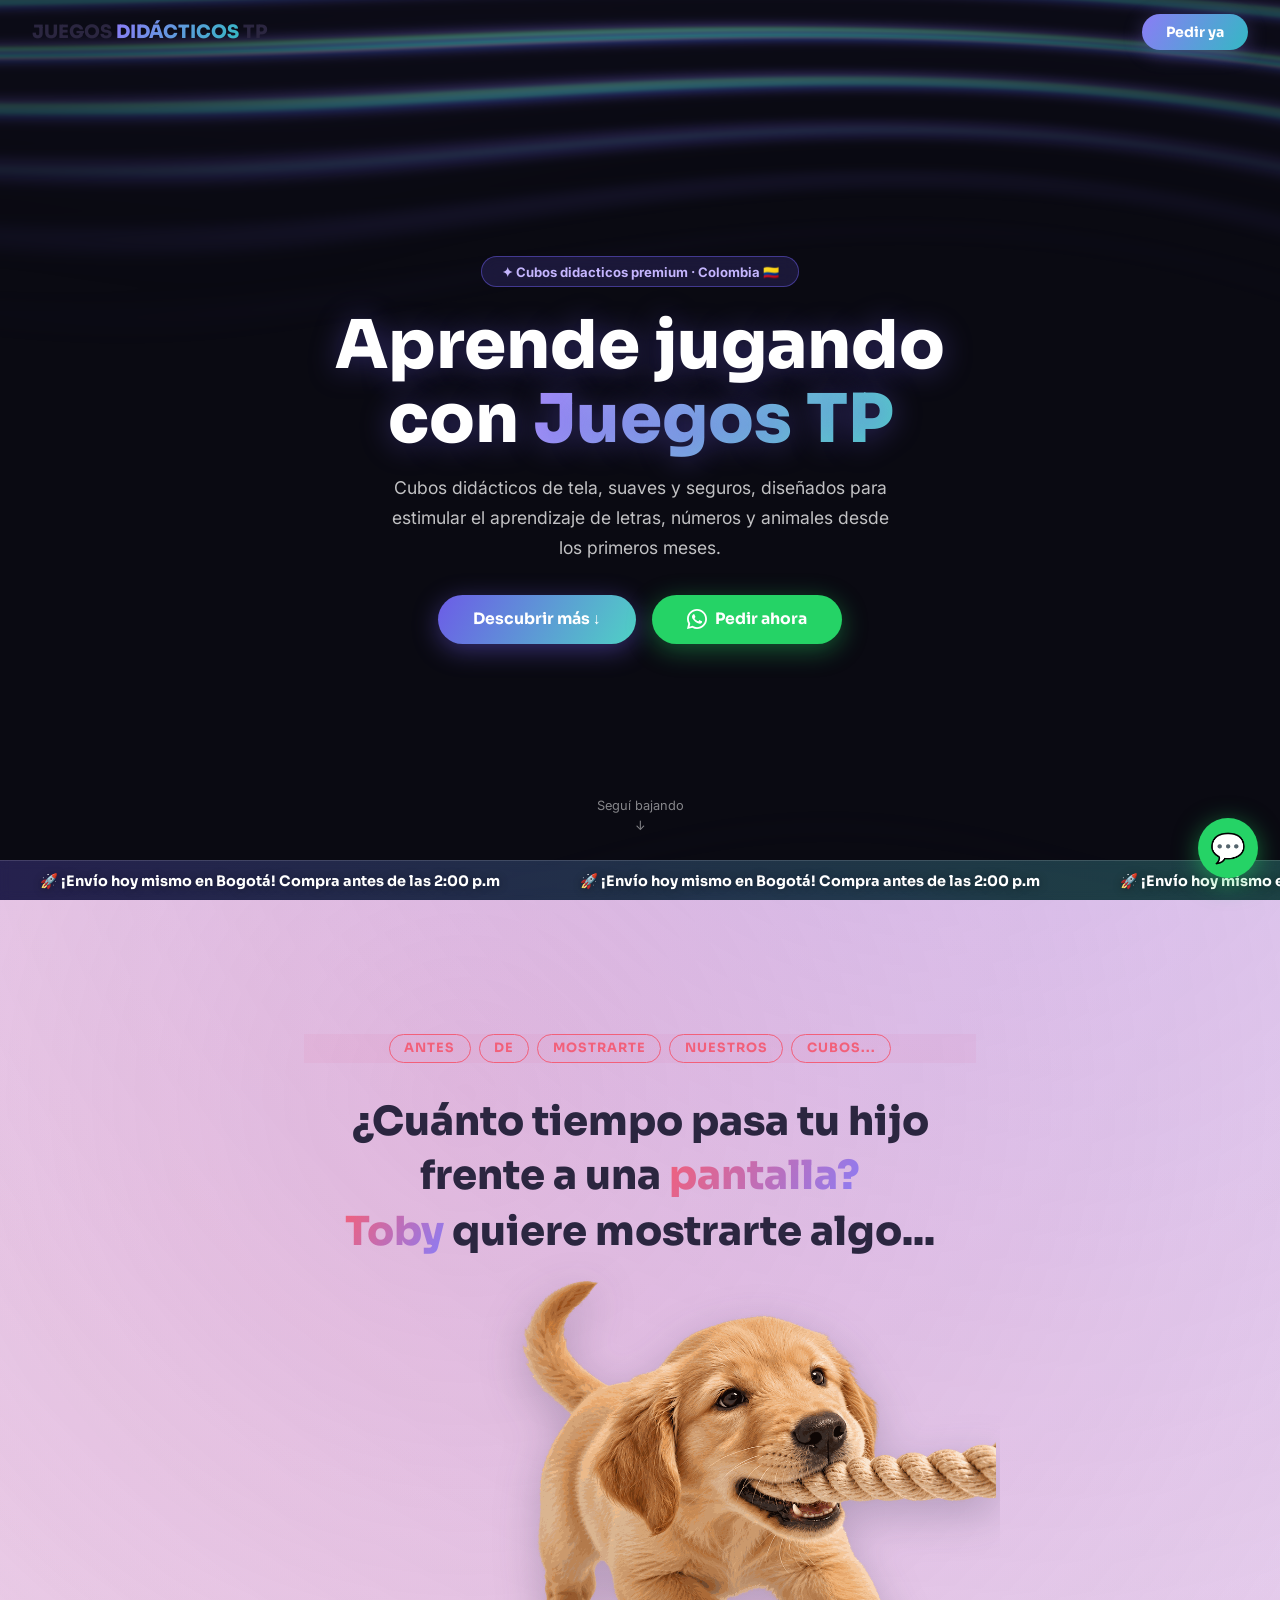
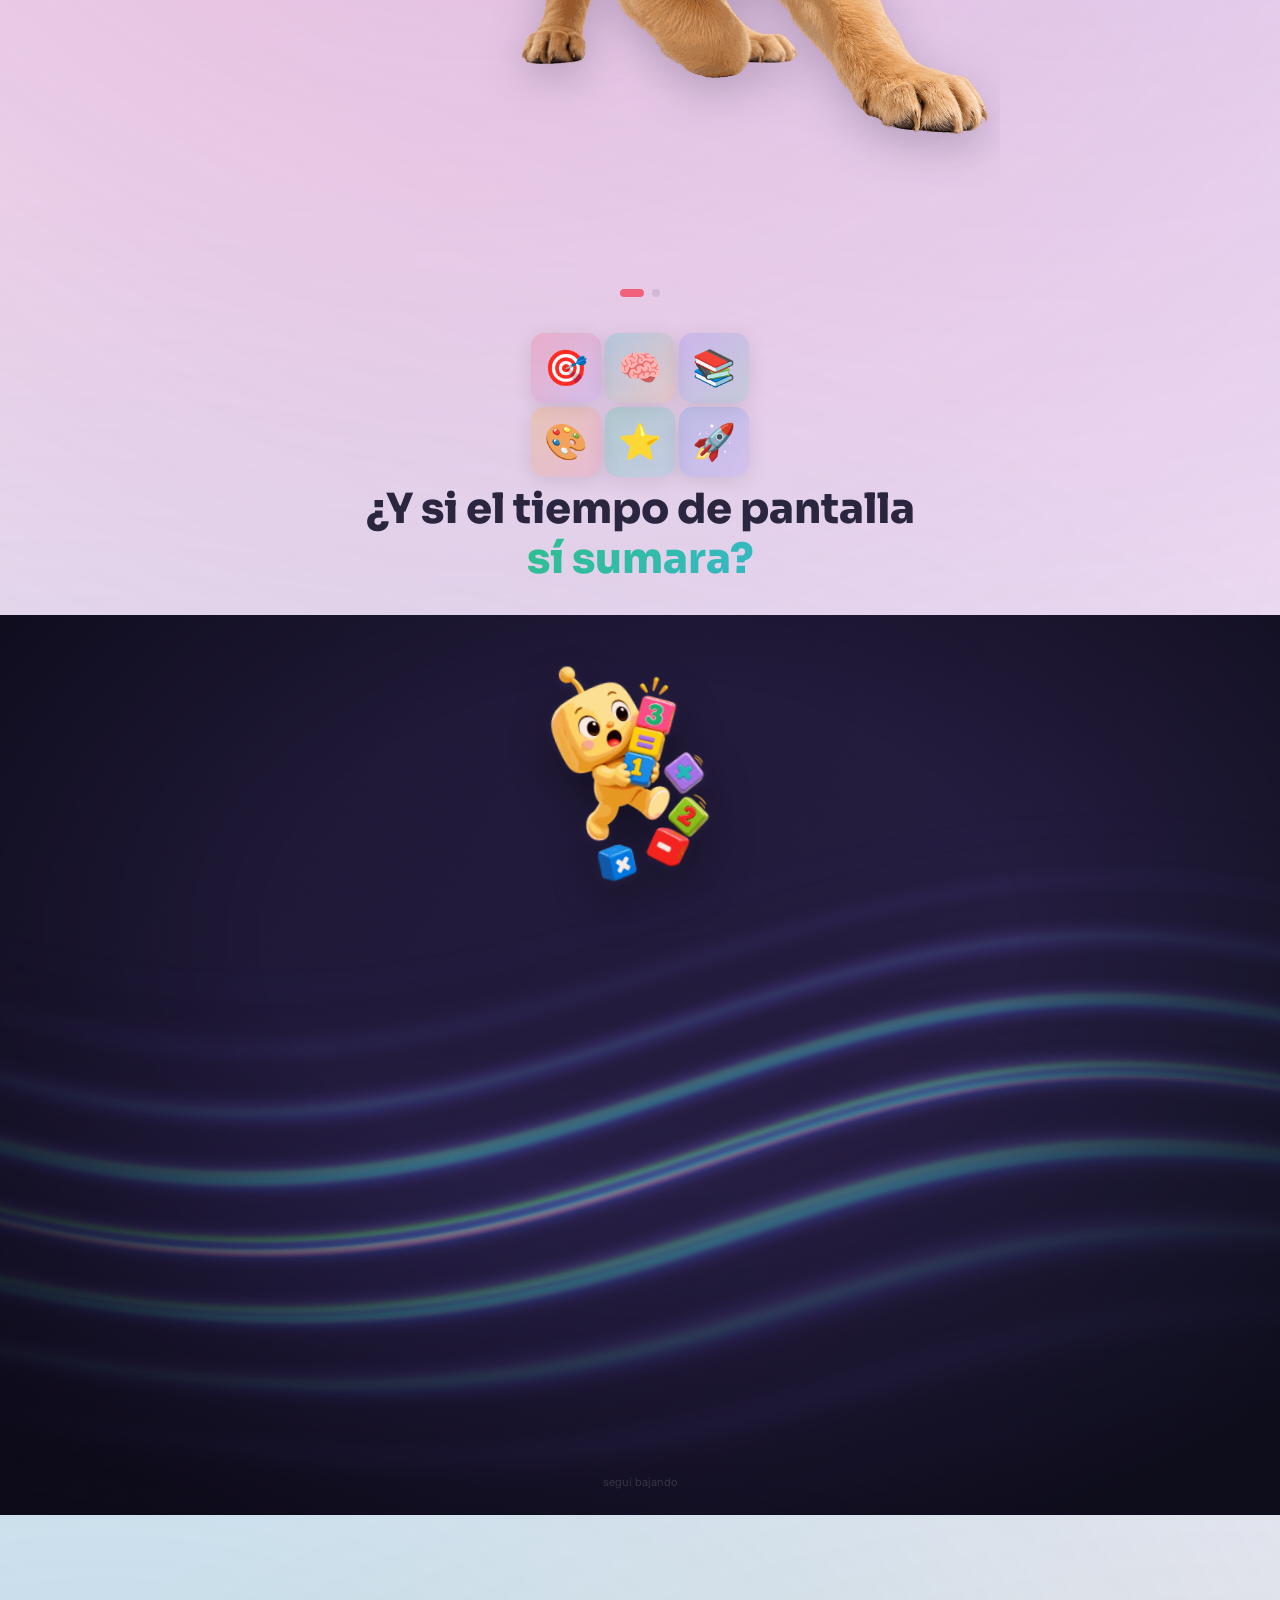
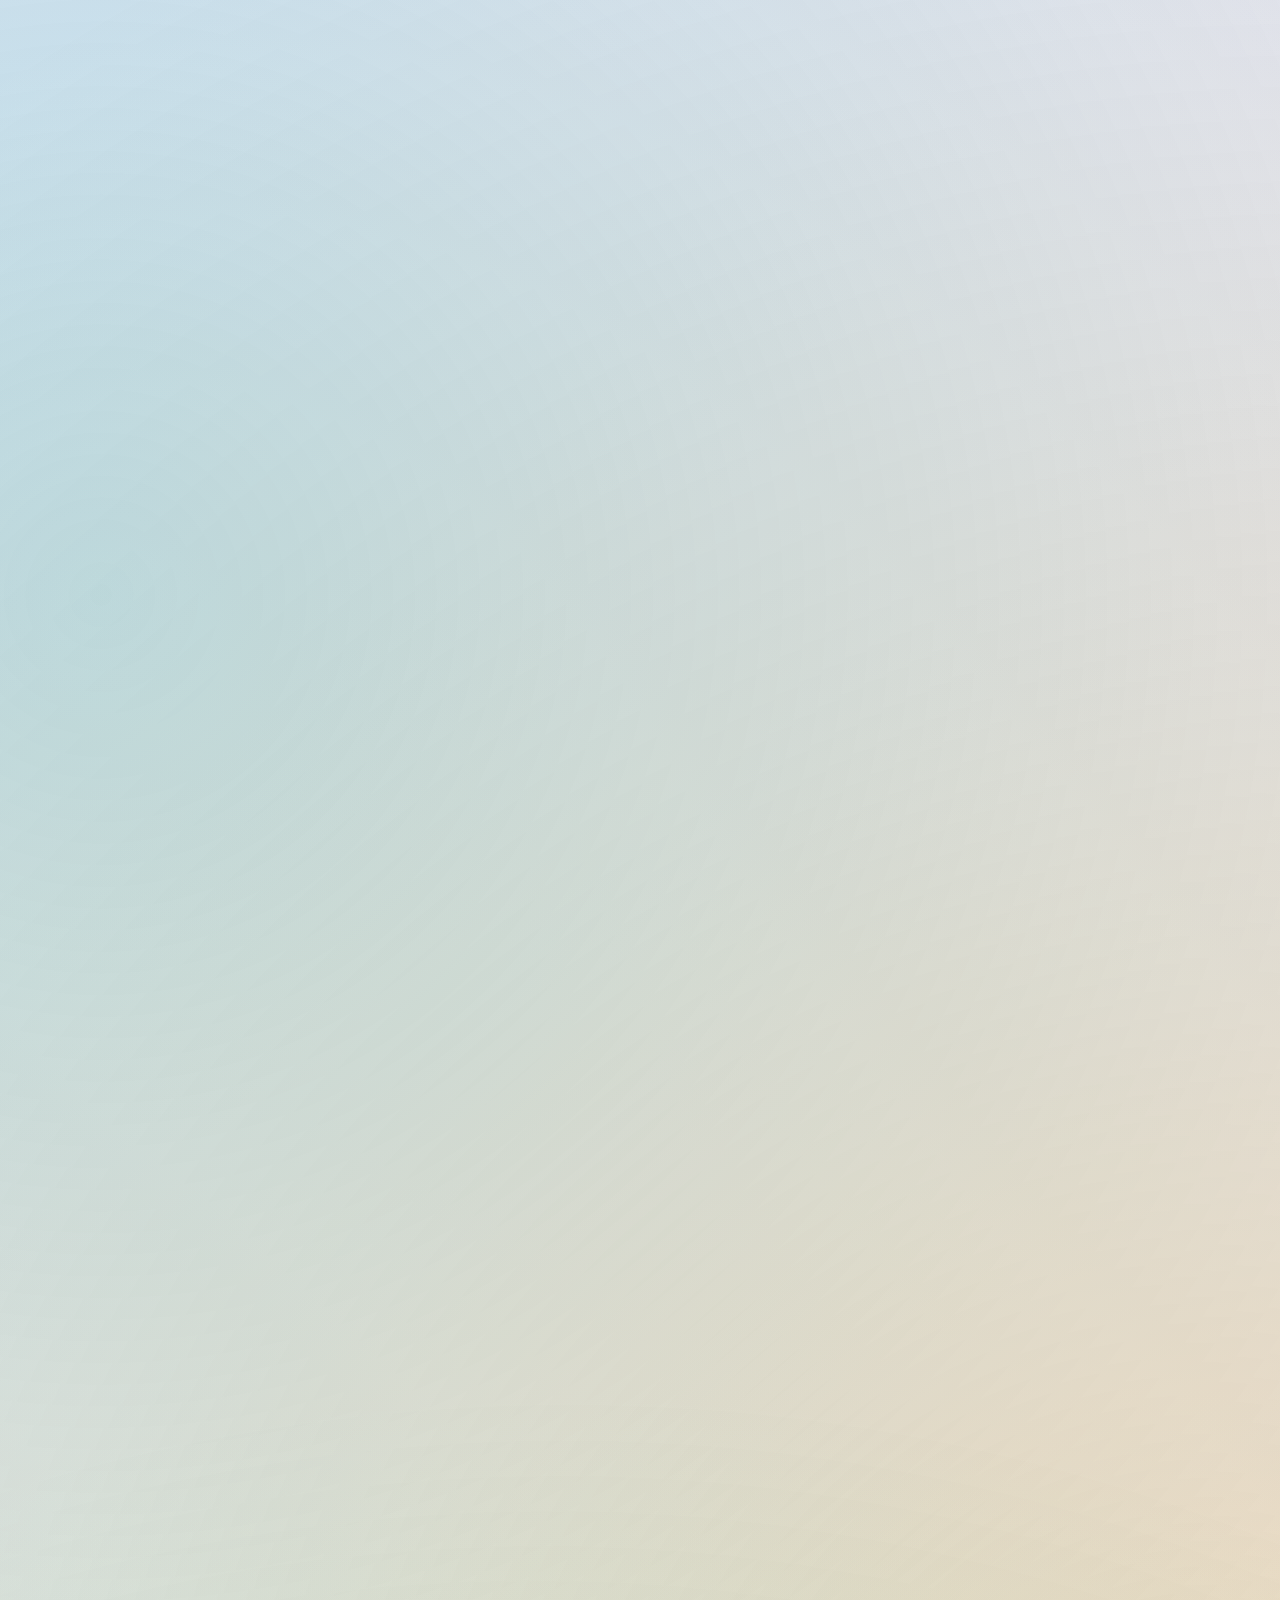
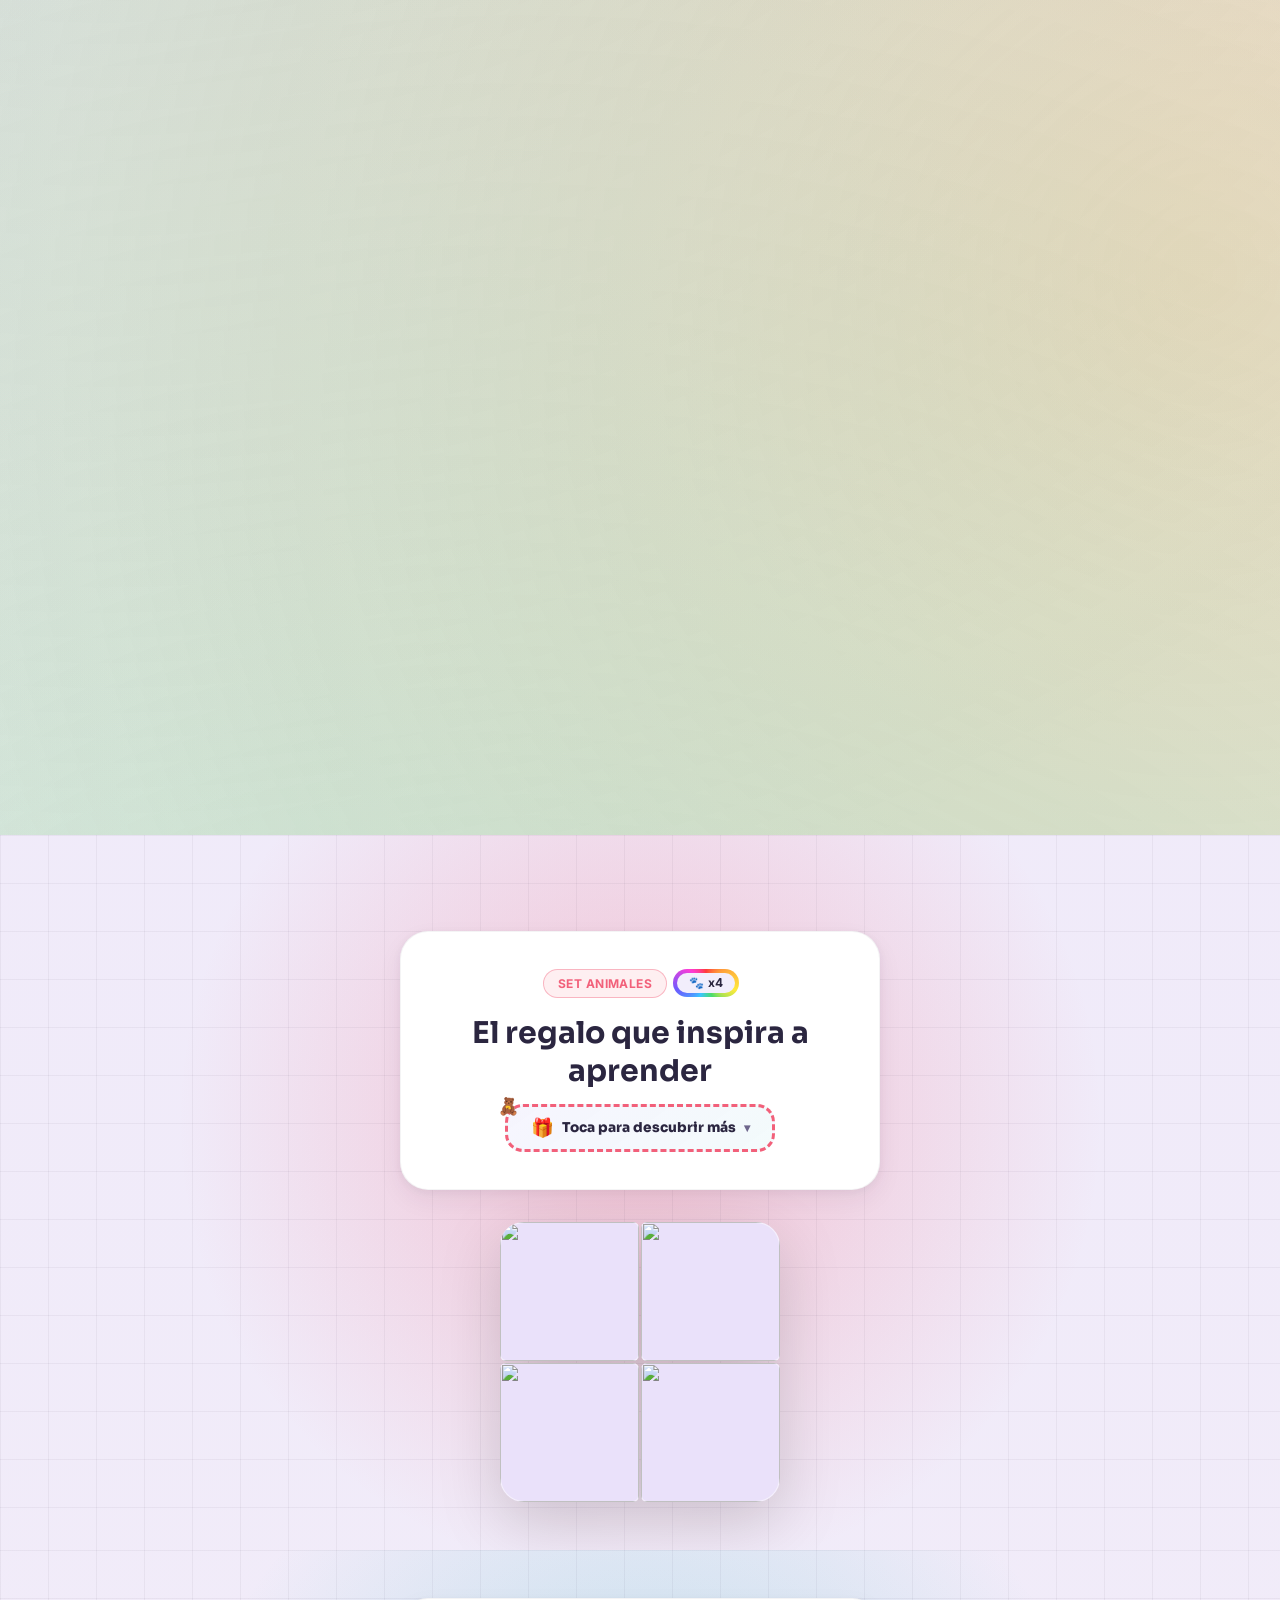
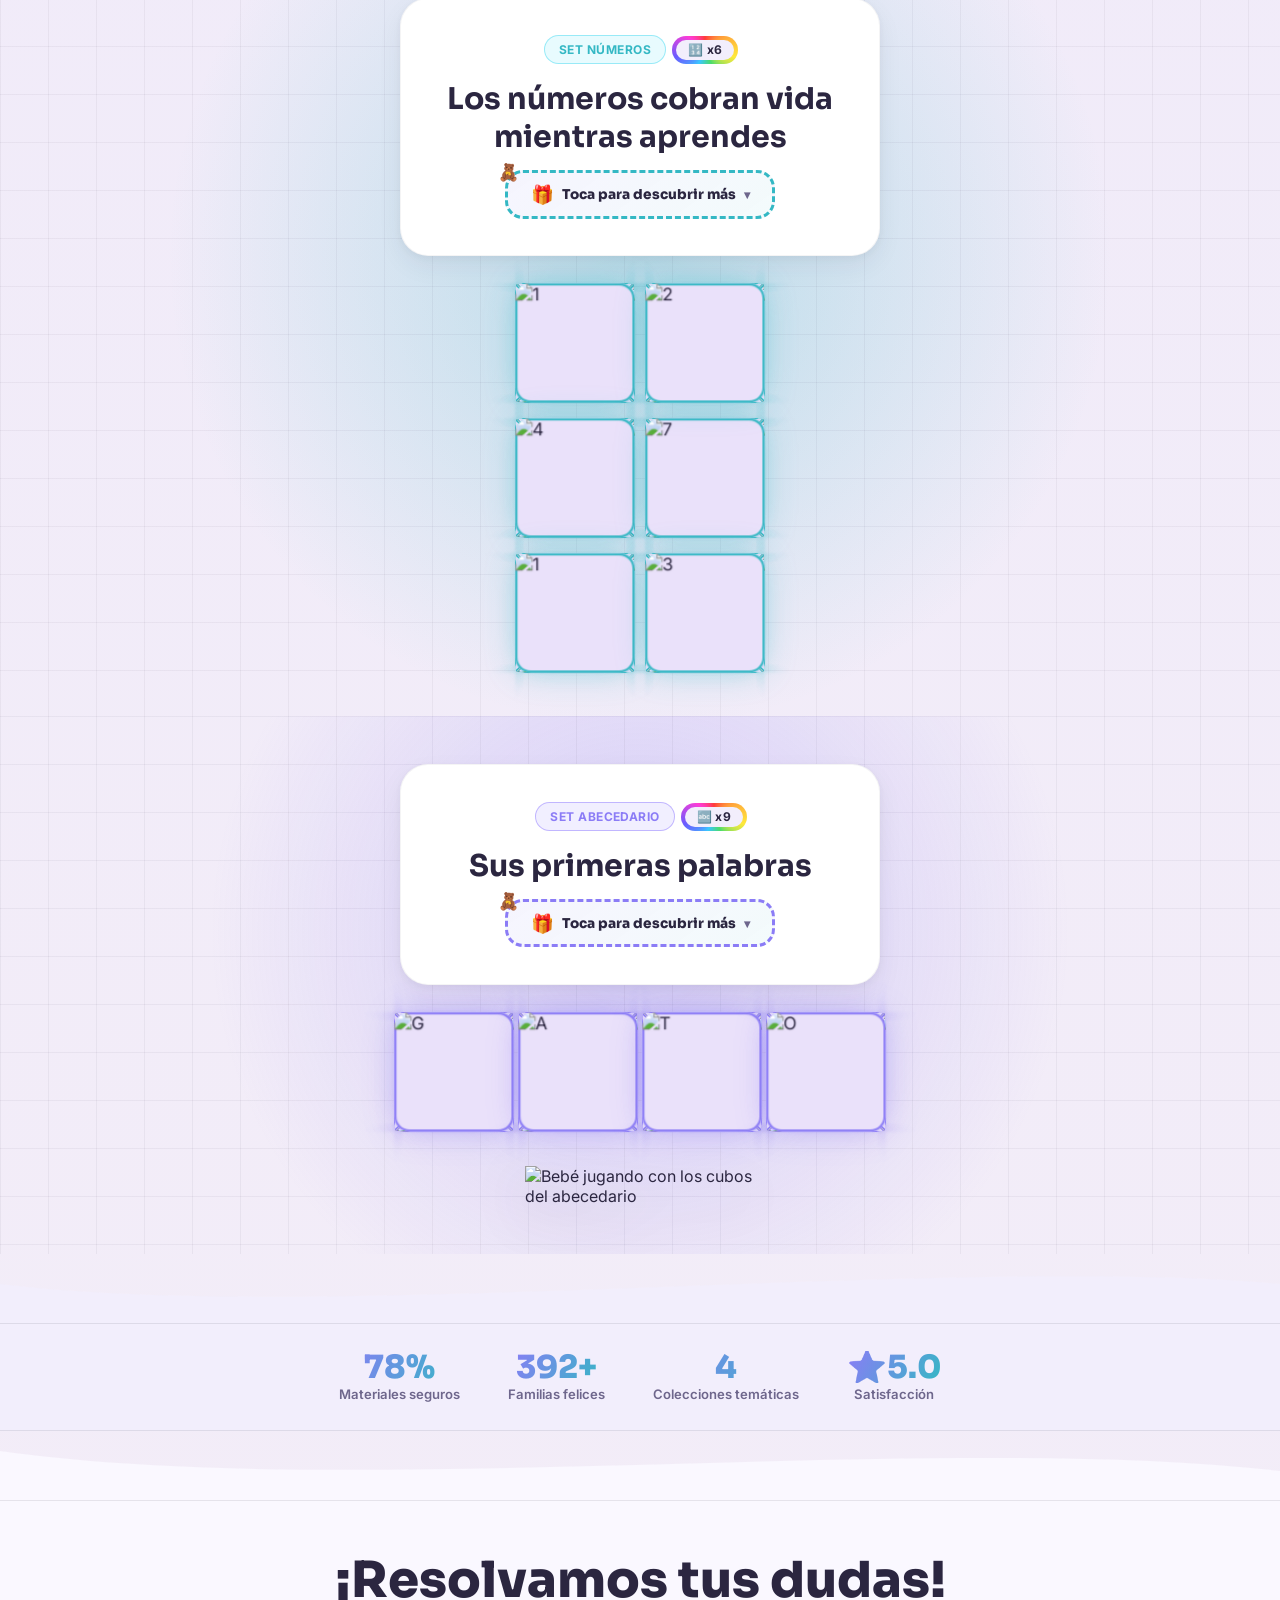
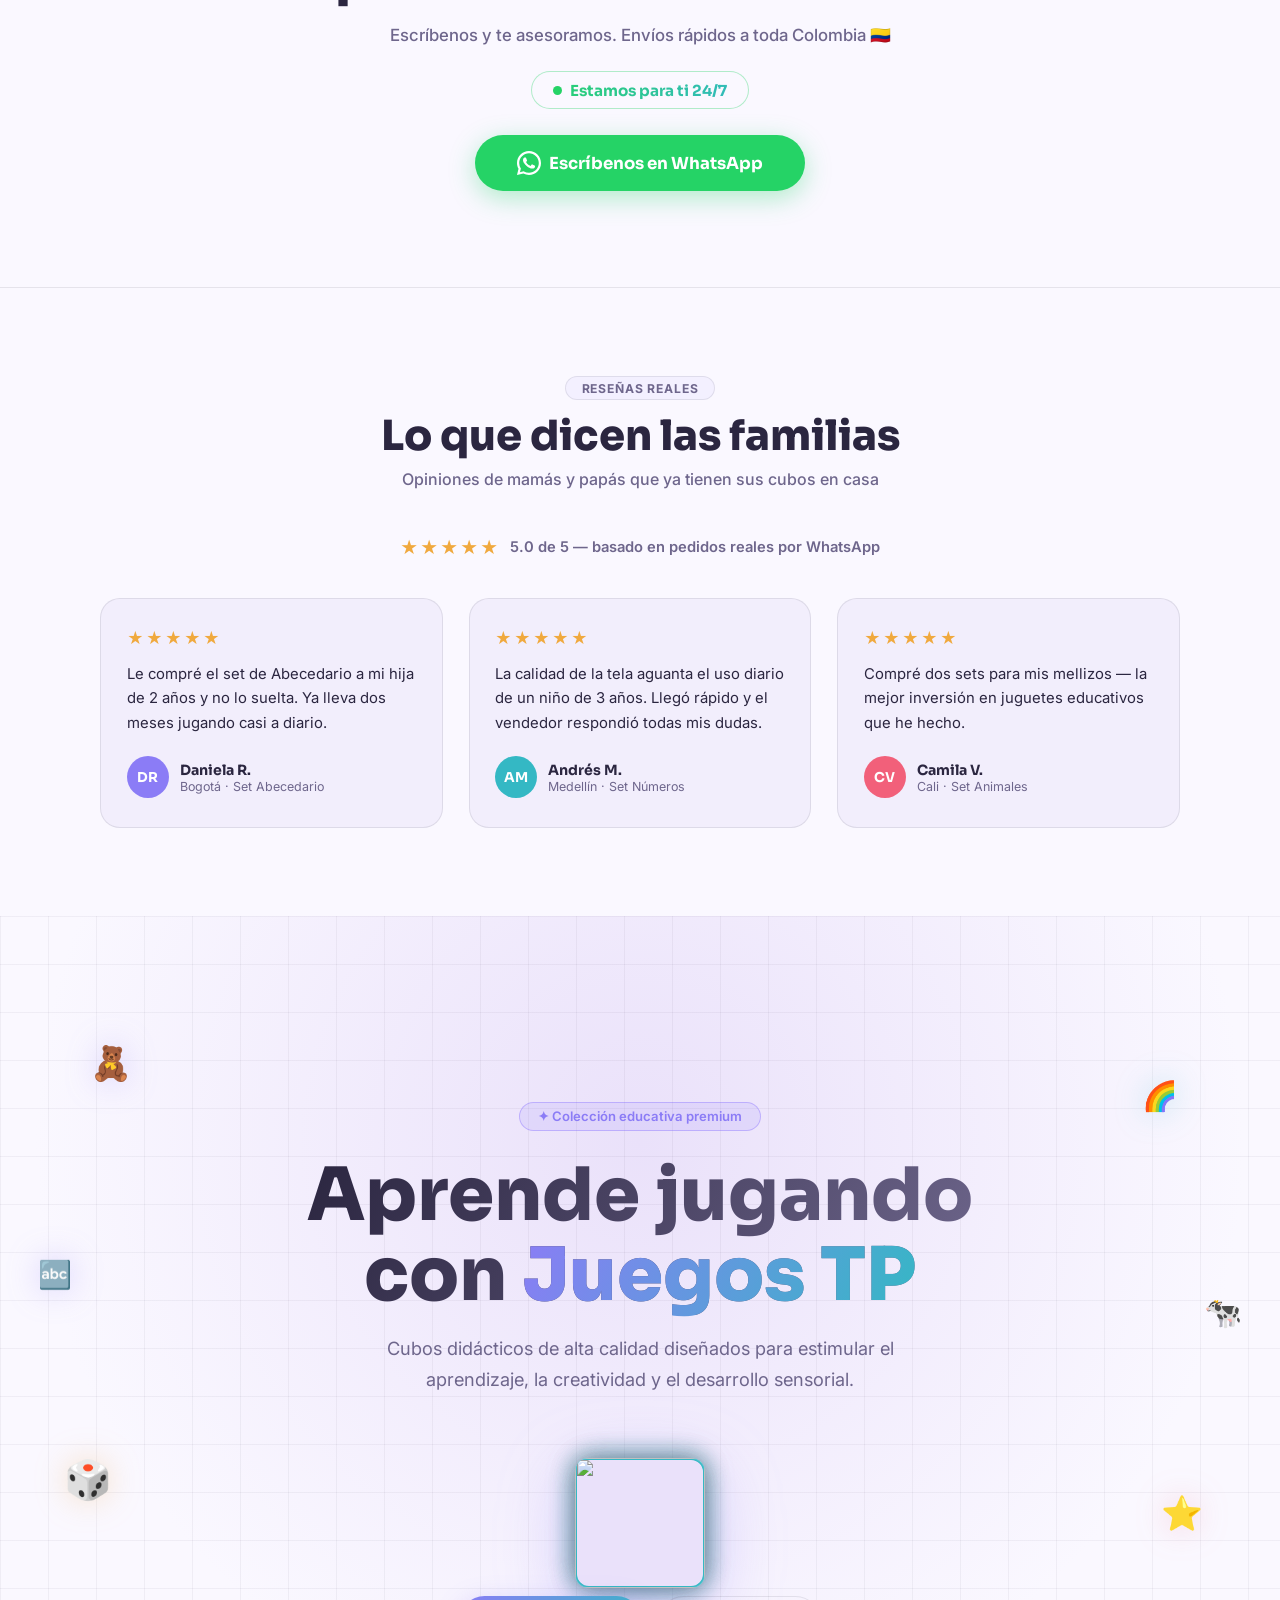
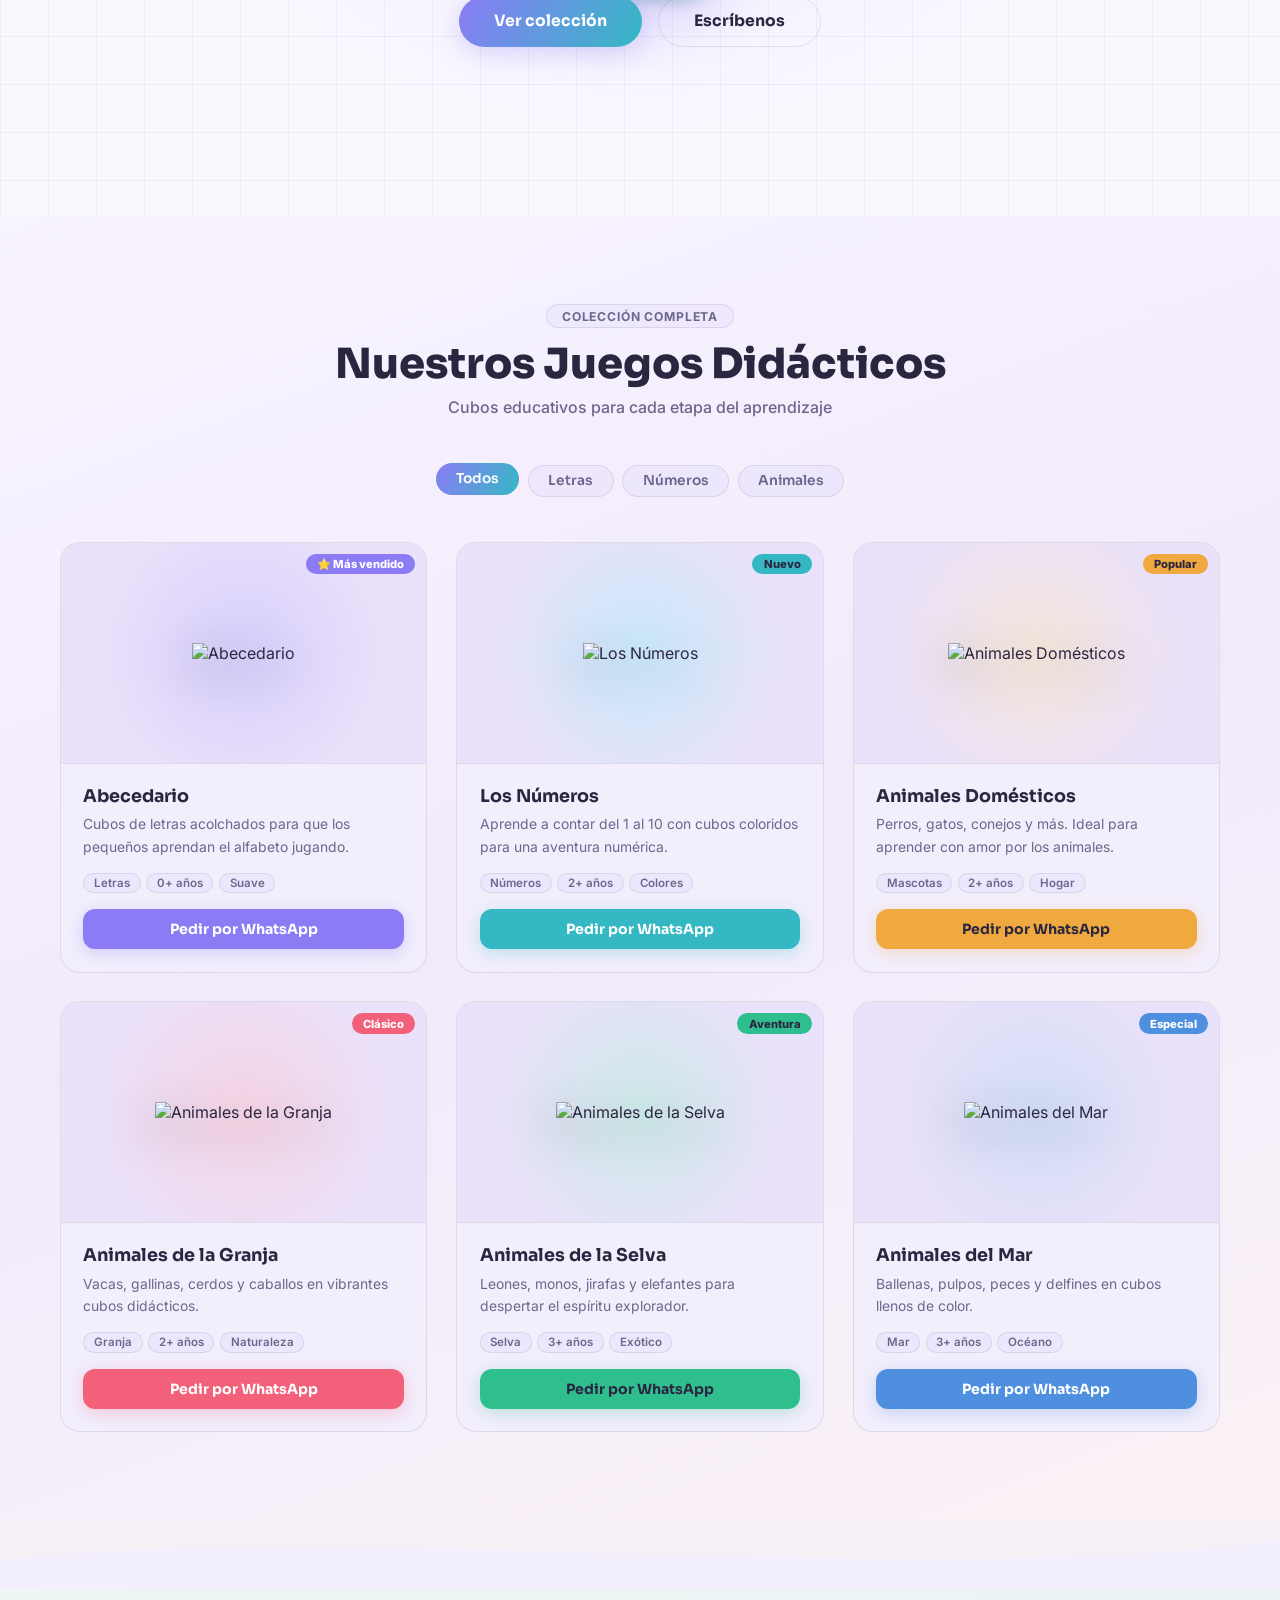
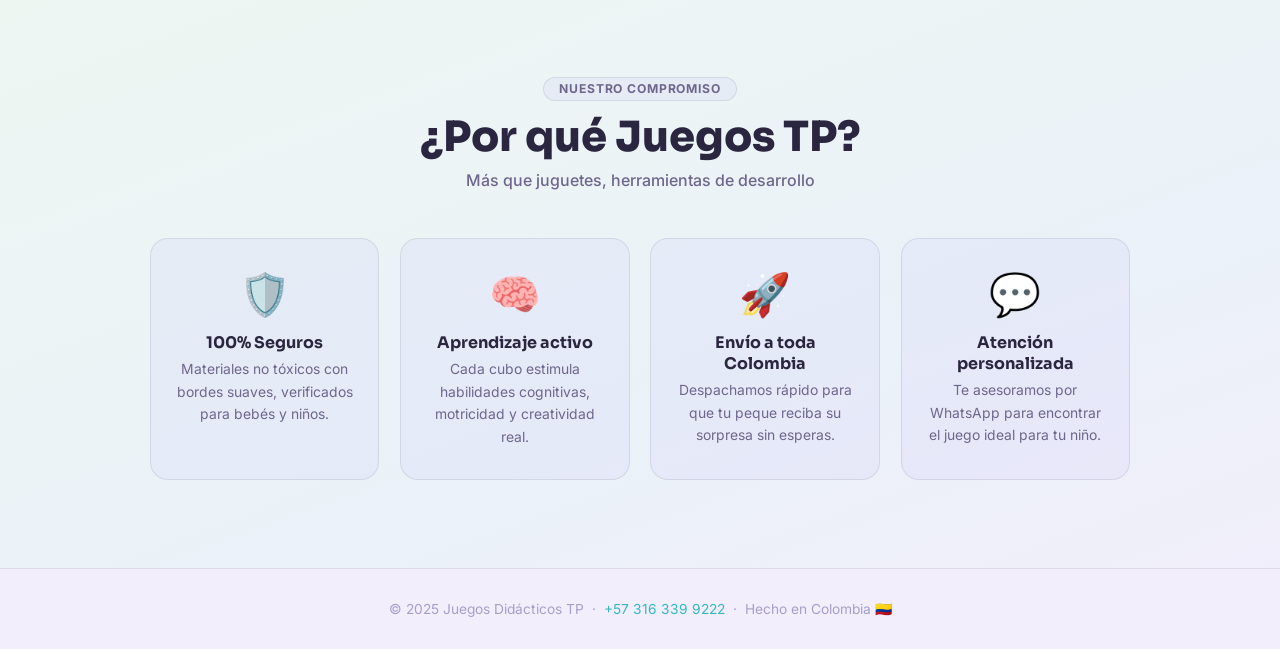
==== index.html @ c6a3266c "index.html" ====
<!DOCTYPE html>
<html lang="es">
<head>
  <meta charset="UTF-8" />
  <meta name="viewport" content="width=device-width, initial-scale=1.0" />
  <title>Juegos Didácticos TP</title>
  <meta name="description" content="Cubos didácticos de alta calidad para aprender jugando: Abecedario, Números y Animales. Envíos a toda Colombia." />
  <meta property="og:type" content="website" />
  <meta property="og:url" content="https://juegosdidacticostp.com/" />
  <meta property="og:title" content="Juegos Didácticos TP" />
  <meta property="og:description" content="Cubos didácticos de alta calidad para aprender jugando: Abecedario, Números y Animales. Envíos a toda Colombia." />
  <meta property="og:image" content="https://juegosdidacticostp.com/imagen_2026-07-31_094718518.png" />
  <meta property="og:image:width" content="1254" />
  <meta property="og:image:height" content="1254" />
  <meta name="twitter:card" content="summary_large_image" />
  <meta name="twitter:title" content="Juegos Didácticos TP" />
  <meta name="twitter:description" content="Cubos didácticos de alta calidad para aprender jugando: Abecedario, Números y Animales. Envíos a toda Colombia." />
  <meta name="twitter:image" content="https://juegosdidacticostp.com/imagen_2026-07-31_094718518.png" />
  <link rel="icon" type="image/png" href="https://juegosdidacticostp.com/Gemini_Generated_Image_5czjkw5czjkw5czj__1_-removebg-preview.png" />
  <link rel="apple-touch-icon" href="https://juegosdidacticostp.com/Gemini_Generated_Image_5czjkw5czjkw5czj__1_-removebg-preview.png" />
  <link rel="preconnect" href="https://fonts.googleapis.com" />
  <link rel="preconnect" href="https://fonts.gstatic.com" crossorigin />
  <link href="https://fonts.googleapis.com/css2?family=Sora:wght@600;700;800&family=Inter:wght@400;500;600;700&display=swap" rel="stylesheet" />
  <style>
    :root {
      --bg:#FAF8FF; --bg-2:#F2EEFC; --bg-3:#EAE1FA;
      --ink:#2B2640; --ink-soft:#6E668C; --ink-faint:#A79ECB;
      --violet:#8B7CF6; --violet-glow:rgba(139,124,246,0.3);
      --cyan:#34B8C4; --cyan-glow:rgba(52,184,196,0.28);
      --gold:#F0A93E; --gold-glow:rgba(240,169,62,0.28);
      --coral:#F2607A; --coral-glow:rgba(242,96,122,0.28);
      --mint:#2FBF8F; --mint-glow:rgba(47,191,143,0.28);
      --ocean:#4F8FE0; --ocean-glow:rgba(79,143,224,0.28);
      --whatsapp:#25D366;
      --glass:rgba(139,124,246,0.06);
      --glass-border:rgba(43,38,64,0.1);
    }
    *{box-sizing:border-box;margin:0;padding:0;}
    html{scroll-behavior:smooth;}
    body{font-family:'Inter',sans-serif;background:linear-gradient(180deg,#F5F1FF 0%,#EFEAFA 40%,#F7F0F5 100%);color:var(--ink);overflow-x:hidden;}
    h1,h2,h3,.display{font-family:'Sora',sans-serif;}
    .bg-grid{position:absolute;inset:0;z-index:0;pointer-events:none;
      background-image:linear-gradient(rgba(43,38,64,0.05) 1px,transparent 1px),linear-gradient(90deg,rgba(43,38,64,0.05) 1px,transparent 1px);
      background-size:48px 48px;}

    /* NAV */
    nav{position:fixed;top:0;left:0;right:0;z-index:300;display:flex;align-items:center;justify-content:space-between;padding:.9rem 2rem;background:rgba(250,248,255,0);backdrop-filter:blur(0px);border-bottom:1px solid transparent;transition:background .4s,border-color .4s,backdrop-filter .4s;}
    nav.scrolled{background:rgba(250,248,255,.85);backdrop-filter:blur(16px);border-bottom-color:var(--glass-border);}
    .nav-logo{font-family:'Sora',sans-serif;font-weight:800;font-size:1.15rem;color:var(--ink);text-decoration:none;line-height:1.1;}
    .nav-logo span{background:linear-gradient(120deg,var(--violet),var(--cyan));-webkit-background-clip:text;background-clip:text;color:transparent;}
    .nav-cta{background:linear-gradient(120deg,var(--violet),var(--cyan));color:#fff;border:none;border-radius:50px;padding:.55rem 1.5rem;font-family:'Sora',sans-serif;font-weight:700;font-size:.88rem;cursor:pointer;text-decoration:none;box-shadow:0 4px 20px var(--violet-glow);transition:transform .2s,box-shadow .2s;}
    .nav-cta:hover{transform:translateY(-2px);box-shadow:0 6px 26px var(--violet-glow);}

    /* HERO */
    .hero{position:relative;min-height:100vh;display:flex;flex-direction:column;align-items:center;justify-content:center;text-align:center;padding:8rem 1.5rem 7rem;overflow:hidden;background:radial-gradient(circle at 50% 25%,var(--bg-3),var(--bg) 65%);}
    .floaters{position:absolute;inset:0;pointer-events:none;z-index:1;}
    .floater{position:absolute;font-size:2.1rem;animation:floatY 6s ease-in-out infinite;}
    .floater.f-violet{filter:drop-shadow(0 0 16px var(--violet-glow));}
    .floater.f-cyan{filter:drop-shadow(0 0 16px var(--cyan-glow));}
    .floater.f-gold{filter:drop-shadow(0 0 16px var(--gold-glow));}
    .floater.f-coral{filter:drop-shadow(0 0 16px var(--coral-glow));}
    .floater:nth-child(1){top:14%;left:7%;animation-delay:0s;}
    .floater:nth-child(2){top:18%;right:8%;animation-delay:1.3s;font-size:1.8rem;}
    .floater:nth-child(3){top:60%;left:5%;animation-delay:2.2s;font-size:2.4rem;}
    .floater:nth-child(4){top:64%;right:6%;animation-delay:.9s;}
    .floater:nth-child(5){top:38%;left:3%;animation-delay:3.1s;font-size:1.7rem;}
    .floater:nth-child(6){top:42%;right:3%;animation-delay:1.7s;font-size:1.9rem;}
    @keyframes floatY{0%,100%{transform:translateY(0) rotate(-4deg);}50%{transform:translateY(-18px) rotate(4deg);}}
    .hero-badge{position:relative;z-index:2;display:inline-flex;align-items:center;gap:.4rem;background:rgba(123,97,255,0.1);border:1px solid rgba(123,97,255,0.35);color:var(--violet);border-radius:50px;padding:.35rem 1.1rem;font-weight:600;font-size:.82rem;margin-bottom:1.6rem;}
    .hero h1{position:relative;z-index:2;font-size:clamp(2.5rem,7vw,4.6rem);font-weight:800;line-height:1.08;margin-bottom:1.1rem;background:linear-gradient(120deg,var(--ink),var(--ink-soft));-webkit-background-clip:text;background-clip:text;color:transparent;}
    .hero h1 em{font-style:normal;background:linear-gradient(120deg,var(--violet),var(--cyan));-webkit-background-clip:text;background-clip:text;color:transparent;}
    .hero p{position:relative;z-index:2;max-width:540px;font-size:clamp(.98rem,2.2vw,1.14rem);color:var(--ink-soft);line-height:1.72;margin-bottom:2.4rem;}
    .hero-btns{position:relative;z-index:2;display:flex;gap:1rem;flex-wrap:wrap;justify-content:center;}
    .btn-primary{background:linear-gradient(120deg,var(--violet),var(--cyan));color:#fff;border:none;border-radius:50px;padding:.9rem 2.2rem;font-family:'Sora',sans-serif;font-weight:700;font-size:.98rem;cursor:pointer;text-decoration:none;display:inline-flex;align-items:center;gap:.5rem;box-shadow:0 6px 26px var(--violet-glow);transition:transform .22s,box-shadow .22s;}
    .btn-primary:hover{transform:translateY(-4px);box-shadow:0 10px 34px var(--violet-glow);}
    .btn-outline{background:transparent;color:var(--ink);border:1.5px solid var(--glass-border);border-radius:50px;padding:.9rem 2.2rem;font-family:'Sora',sans-serif;font-weight:700;font-size:.98rem;cursor:pointer;text-decoration:none;transition:background .2s,border-color .2s,transform .2s;}
    .btn-outline:hover{background:var(--glass);border-color:var(--ink-soft);transform:translateY(-4px);}
    @keyframes spinCube{from{transform:rotateY(0deg) rotateX(-12deg);}to{transform:rotateY(360deg) rotateX(-12deg);}}
    .story-tag{display:inline-block;font-size:12px;font-weight:700;letter-spacing:.04em;text-transform:uppercase;padding:6px 14px;border-radius:999px;margin-bottom:16px;border:1px solid;}
    .tag-violet{color:var(--violet);border-color:rgba(123,97,255,.4);background:rgba(123,97,255,.1);}
    .tag-cyan{color:var(--cyan);border-color:rgba(34,211,238,.4);background:rgba(34,211,238,.1);}

    /* ASSEMBLY SCENE */
    .assembly-scene{position:relative;padding:3rem 1.5rem;overflow:hidden;display:flex;flex-direction:column;align-items:center;justify-content:center;gap:2rem;}
    #animalesScene{padding-top:6rem;}
    .assembly-caption{position:relative;z-index:2;text-align:center;max-width:480px;background:#fff;border-radius:28px;padding:2.3rem 2rem;border:1px solid rgba(43,38,64,.05);box-shadow:0 2px 8px rgba(43,38,64,.05),0 10px 26px rgba(43,38,64,.06);transition:transform .45s cubic-bezier(.22,1,.36,1),box-shadow .45s cubic-bezier(.22,1,.36,1);}
    .assembly-caption:hover{transform:translateY(-6px);box-shadow:0 22px 46px rgba(43,38,64,.14),0 6px 16px rgba(43,38,64,.08);}
    .assembly-caption h2{font-size:clamp(22px,3.2vw,30px);margin-bottom:10px;font-weight:700;color:var(--ink);}
    .info-toggle{position:relative;display:inline-flex;align-items:center;gap:.5rem;margin:4px 0 0;padding:.6rem 1.4rem;border-radius:18px;border:3px dashed var(--violet);background:linear-gradient(145deg,rgba(139,124,246,.08),rgba(52,184,196,.06));font-family:'Sora',sans-serif;font-weight:800;font-size:.85rem;color:var(--ink);cursor:pointer;transition:transform .2s ease;}
    .info-toggle:hover{transform:translateY(-2px);}
    .info-toggle-coral{border-color:var(--coral);}
    .info-toggle-cyan{border-color:var(--cyan);}
    .info-toggle-violet{border-color:var(--violet);}
    .info-toggle-icon{font-size:1.15rem;transition:transform .35s cubic-bezier(.34,1.56,.64,1);}
    .info-toggle[aria-expanded="true"] .info-toggle-icon{transform:rotate(-16deg) scale(1.1);}
    .info-toggle-chevron{font-size:.75rem;color:var(--ink-soft);transition:transform .3s ease;}
    .info-toggle[aria-expanded="true"] .info-toggle-chevron{transform:rotate(180deg);}
    .info-toggle-walker{position:absolute;z-index:4;left:0;top:0;font-size:1.05rem;line-height:1;transform:translate(-50%,-50%);animation:walkBorder 7s linear infinite;pointer-events:none;}
    .info-toggle-walker span{display:inline-block;animation:walkBounce .35s ease-in-out infinite;}
    @keyframes walkBorder{0%{left:2%;top:0%;}25%{left:98%;top:0%;}50%{left:98%;top:100%;}75%{left:2%;top:100%;}100%{left:2%;top:0%;}}
    @keyframes walkBounce{0%,100%{transform:translateY(0) rotate(-6deg);}50%{transform:translateY(-3px) rotate(6deg);}}
    .info-toggle-walker.jump-away{animation:walkerJumpFall .9s cubic-bezier(.34,1.2,.64,1) forwards;}
    .info-toggle-walker.jump-away span{animation:none;transform:none;}
    @keyframes walkerJumpFall{0%{transform:translate(-50%,-50%) translateY(0) scale(1) rotate(0deg);opacity:1;}28%{transform:translate(-50%,-50%) translateY(-24px) scale(1.15) rotate(-10deg);opacity:1;}55%{transform:translate(-50%,-50%) translateY(6px) scale(.98) rotate(6deg);opacity:1;}100%{transform:translate(-50%,-50%) translateY(90px) scale(.35) rotate(18deg);opacity:0;}}
    .info-panel{max-height:0;opacity:0;overflow:hidden;transition:max-height .55s cubic-bezier(.22,1,.36,1),opacity .4s ease,margin-top .55s cubic-bezier(.22,1,.36,1);margin-top:0;}
    .info-panel.open{max-height:480px;opacity:1;margin-top:1.5rem;}
    .info-panel p{font-size:14px;color:var(--ink-soft);line-height:1.6;margin-bottom:1.4rem;}
    .benefit-row{display:flex;justify-content:center;gap:1.4rem;}
    .benefit-item{display:flex;flex-direction:column;align-items:center;gap:.5rem;flex:1;min-width:0;}
    .benefit-icon{width:58px;height:58px;border-radius:18px;display:flex;align-items:center;justify-content:center;font-size:1.8rem;line-height:1;transform:scale(.7) translateY(10px);opacity:0;transition:transform .5s cubic-bezier(.34,1.56,.64,1),opacity .4s ease;}
    .info-panel.open .benefit-icon{transform:scale(1) translateY(0);opacity:1;}
    .benefit-item:nth-child(2) .benefit-icon{transition-delay:.08s;}
    .benefit-item:nth-child(3) .benefit-icon{transition-delay:.16s;}
    .benefit-icon.icon-explora{background:linear-gradient(145deg,rgba(52,184,196,.2),rgba(52,184,196,.06));}
    .benefit-icon.icon-diviertete{background:linear-gradient(145deg,rgba(242,96,122,.2),rgba(242,96,122,.06));}
    .benefit-icon.icon-aprende{background:linear-gradient(145deg,rgba(139,124,246,.2),rgba(139,124,246,.06));}
    .benefit-label{font-family:'Sora',sans-serif;font-size:.72rem;font-weight:800;letter-spacing:.03em;text-transform:uppercase;color:var(--ink-soft);}

    /* CUBE 3D */
    .cube-piece{opacity:0;transform:translate(var(--dx,0),var(--dy,0)) rotate(var(--drot,0deg)) scale(0.35);transition:opacity 1s cubic-bezier(.22,1,.36,1),transform 1.1s cubic-bezier(.22,1,.36,1);transition-delay:var(--delay,0s);perspective:700px;}
    .cube-piece.visible{opacity:1;transform:translate(0,0) rotate(0deg) scale(1);}
    .piece-spin{width:110px;height:110px;transform-style:preserve-3d;animation:spinCube 16s linear infinite;}
    .piece3d{position:relative;width:100%;height:100%;transform-style:preserve-3d;}
    .piece-face{position:absolute;width:110px;height:110px;border-radius:14px;overflow:hidden;background:var(--bg-3);box-shadow:inset 0 0 0 1px rgba(255,255,255,0.12),0 0 24px rgba(0,0,0,0.25);}
    .piece-face img{width:100%;height:100%;object-fit:cover;display:block;}
    .piece-face.front{transform:translateZ(55px);}
    .piece-face.back{transform:rotateY(180deg) translateZ(55px);}
    .piece-face.right{transform:rotateY(90deg) translateZ(55px);}
    .piece-face.left{transform:rotateY(-90deg) translateZ(55px);}
    .piece-face.top{transform:rotateX(90deg) translateZ(55px);}
    .piece-face.bottom{transform:rotateX(-90deg) translateZ(55px);}
    .piece-cyan2 .piece-face{box-shadow:inset 0 0 0 2px var(--cyan),0 0 30px var(--cyan-glow);}
    .piece-violet2 .piece-face{box-shadow:inset 0 0 0 2px var(--violet),0 0 30px var(--violet-glow);}
    @media(max-width:640px){
      .word-row{gap:8px;}
      .piece-spin,.piece-face{width:66px;height:66px;}
      .piece-face.front{transform:translateZ(33px);}
      .piece-face.back{transform:rotateY(180deg) translateZ(33px);}
      .piece-face.right{transform:rotateY(90deg) translateZ(33px);}
      .piece-face.left{transform:rotateY(-90deg) translateZ(33px);}
      .piece-face.top{transform:rotateX(90deg) translateZ(33px);}
      .piece-face.bottom{transform:rotateX(-90deg) translateZ(33px);}
    }
    @media(max-width:400px){
      .word-row{gap:5px;}
      .piece-spin,.piece-face{width:56px;height:56px;}
      .piece-face.front{transform:translateZ(28px);}
      .piece-face.back{transform:rotateY(180deg) translateZ(28px);}
      .piece-face.right{transform:rotateY(90deg) translateZ(28px);}
      .piece-face.left{transform:rotateY(-90deg) translateZ(28px);}
      .piece-face.top{transform:rotateX(90deg) translateZ(28px);}
      .piece-face.bottom{transform:rotateX(-90deg) translateZ(28px);}
    }

    /* MOSAIC */
    .mosaic-frame{perspective:1000px;}
    .mosaic-inner{display:grid;grid-template-columns:repeat(2,1fr);grid-template-rows:repeat(2,1fr);width:280px;height:280px;gap:2px;transform-style:preserve-3d;animation:mosaicSway 7s ease-in-out infinite;filter:drop-shadow(0 20px 30px rgba(0,0,0,0.15));}
    @keyframes mosaicSway{0%,100%{transform:rotateY(-5deg) rotateX(2deg);}50%{transform:rotateY(5deg) rotateX(-2deg);}}
    .mosaic-tile{width:139px;height:139px;opacity:0;overflow:hidden;background:var(--bg-3);transition:opacity .9s cubic-bezier(.22,1,.36,1),transform 1s cubic-bezier(.22,1,.36,1);transition-delay:var(--delay,0s);transform:translate(var(--dx,0),var(--dy,0)) scale(.3) rotate(var(--drot,0deg));box-shadow:inset 0 0 0 1px rgba(255,255,255,0.5);}
    .mosaic-tile.visible{opacity:1;transform:translate(0,0) scale(1) rotate(0deg);}
    .mosaic-tile img{width:100%;height:100%;object-fit:cover;display:block;transition:opacity .35s ease;}
    .mosaic-tile.tl{border-radius:24px 6px 6px 6px;}
    .mosaic-tile.tr{border-radius:6px 24px 6px 6px;}
    .mosaic-tile.bl{border-radius:6px 6px 6px 24px;}
    .mosaic-tile.br{border-radius:6px 6px 24px 6px;}

    /* CLUSTER */
    .cluster3-frame{position:relative;width:280px;height:380px;}
    .cluster3-frame .cube-piece{position:absolute;}
    .cube-piece.attract{transform:translate(var(--dx,0),var(--dy,0)) rotate(var(--drot,0deg)) scale(var(--scale,2.6));filter:blur(var(--blur,8px));transition:opacity 1.6s cubic-bezier(.22,1,.36,1),transform 2.2s cubic-bezier(.22,1,.36,1),filter 2.2s ease-out;}
    .cube-piece.attract.visible{transform:translate(0,0) rotate(0deg) scale(1);filter:blur(0px);}
    .cursor-caption{position:fixed;top:0;left:0;transform:translate(-9999px,-9999px);max-width:220px;background:var(--bg-2);border:1px solid var(--glass-border);border-radius:14px;padding:10px 16px;font-size:13px;font-weight:600;line-height:1.45;color:var(--ink);pointer-events:none;opacity:0;transition:opacity .3s ease;z-index:50;box-shadow:0 10px 26px rgba(0,0,0,0.12);}
    .cursor-caption.active{opacity:1;}
    @media(max-width:900px){.cursor-caption{display:none;}}

    /* WORD ROW */
    .word-row{display:flex;align-items:center;justify-content:center;gap:14px;flex-wrap:nowrap;}
    .abc-baby{display:block;width:44%;max-width:230px;height:auto;margin:.4rem auto 0;filter:drop-shadow(0 18px 26px rgba(43,38,64,.22));}

    @media(max-width:640px){
      .assembly-scene{padding:1.75rem 1.5rem;gap:1.5rem;}
      #animalesScene{padding-top:4.5rem;}
      .mosaic-inner{width:200px;height:200px;}
      .mosaic-tile{width:99px;height:99px;}
      .cluster3-frame{width:220px;height:300px;transform:scale(0.85);transform-origin:top center;}
      .word-row{gap:8px;transform:scale(0.72);}
      .abc-baby{width:78%;max-width:320px;}
    }

    /* WAVE */
    .wave-divider{display:block;width:100%;height:70px;margin-bottom:-1px;}
    .wave-divider svg{display:block;width:100%;height:100%;}

    /* STATS BAR */
    .stats-bar{position:relative;background:var(--bg-2);border-top:1px solid var(--glass-border);border-bottom:1px solid var(--glass-border);padding:1.7rem 1rem;display:flex;flex-wrap:wrap;justify-content:center;gap:1.5rem 3rem;}
    .stat{text-align:center;opacity:0;transform:translateY(16px);transition:opacity .6s,transform .6s;}
    .stat.visible{opacity:1;transform:translateY(0);}
    .stat strong{font-family:'Sora',sans-serif;font-size:2rem;font-weight:800;background:linear-gradient(120deg,var(--violet),var(--cyan));-webkit-background-clip:text;background-clip:text;color:transparent;display:block;line-height:1;}
    .stat span{font-size:.82rem;color:var(--ink-soft);font-weight:600;}

    /* SECTIONS */
    .section-wrap{position:relative;padding:5.5rem 1.5rem;}
    .products-bg{
  position:relative;
  background:linear-gradient(160deg,#F8F4FF 0%,#F1EAFB 50%,#FBF2F6 100%);
  overflow:hidden;
}
#productsShader{position:absolute;inset:0;width:100%;height:100%;z-index:0;opacity:.85;}
    .section-head{position:relative;z-index:1;text-align:center;margin-bottom:3rem;}
    .section-pill{display:inline-block;background:var(--glass);color:var(--ink-soft);border:1px solid var(--glass-border);border-radius:50px;padding:.22rem .95rem;font-weight:700;font-size:.76rem;text-transform:uppercase;letter-spacing:.07em;margin-bottom:.8rem;}
    .section-title{font-family:'Sora',sans-serif;font-weight:800;font-size:clamp(1.8rem,3.8vw,2.6rem);color:var(--ink);line-height:1.15;margin-bottom:.5rem;}
    .section-sub{color:var(--ink-soft);font-size:1rem;font-weight:500;}

    /* TABS */
    .tabs{position:relative;z-index:1;display:flex;flex-wrap:wrap;gap:.55rem;justify-content:center;margin-bottom:2.8rem;}
    .tab{background:var(--glass);color:var(--ink-soft);border:1px solid var(--glass-border);border-radius:50px;padding:.42rem 1.2rem;font-family:'Sora',sans-serif;font-weight:600;font-size:.86rem;cursor:pointer;transition:background .2s,color .2s,transform .2s,border-color .2s;}
    .tab:hover,.tab.active{background:linear-gradient(120deg,var(--violet),var(--cyan));color:#fff;border-color:transparent;transform:translateY(-2px);}

    /* PRODUCTS */
    .products-grid{position:relative;z-index:1;display:grid;grid-template-columns:repeat(auto-fill,minmax(280px,1fr));gap:1.8rem;max-width:1160px;margin:0 auto;}
    .product-card{background:var(--bg-2);border-radius:20px;overflow:hidden;border:1px solid var(--glass-border);display:flex;flex-direction:column;opacity:0;transform:translateY(50px) scale(.97);transition:opacity .6s cubic-bezier(.22,1,.36,1),transform .6s cubic-bezier(.22,1,.36,1),box-shadow .3s,border-color .3s;}
    .product-card.visible{opacity:1;transform:translateY(0) scale(1);}
    .product-card:nth-child(2){transition-delay:.1s}
    .product-card:nth-child(3){transition-delay:.2s}
    .product-card:nth-child(4){transition-delay:.3s}
    .product-card:nth-child(5){transition-delay:.4s}
    .product-card:nth-child(6){transition-delay:.5s}
    .card-img-box{position:relative;width:100%;height:220px;display:flex;align-items:center;justify-content:center;overflow:hidden;background:var(--bg-3);}
    .card-img-box.acc-violet{background:radial-gradient(circle,rgba(123,97,255,0.22),var(--bg-3) 70%);}
    .card-img-box.acc-cyan{background:radial-gradient(circle,rgba(34,211,238,0.2),var(--bg-3) 70%);}
    .card-img-box.acc-gold{background:radial-gradient(circle,rgba(255,200,87,0.2),var(--bg-3) 70%);}
    .card-img-box.acc-coral{background:radial-gradient(circle,rgba(255,107,129,0.2),var(--bg-3) 70%);}
    .card-img-box.acc-mint{background:radial-gradient(circle,rgba(52,211,153,0.2),var(--bg-3) 70%);}
    .card-img-box.acc-ocean{background:radial-gradient(circle,rgba(79,157,222,0.2),var(--bg-3) 70%);}
    .card-img-box img{max-width:82%;max-height:82%;width:auto;height:auto;object-fit:contain;display:block;transition:transform .45s cubic-bezier(.34,1.56,.64,1);filter:drop-shadow(0 12px 24px rgba(0,0,0,0.4));}
    .product-card:hover .card-img-box img{transform:scale(1.08) rotate(-1deg);}
    .card-badge{position:absolute;top:11px;right:11px;color:var(--ink);border-radius:20px;padding:.2rem .7rem;font-weight:800;font-size:.7rem;}
    .badge-violet{background:var(--violet);color:#fff;}
    .badge-cyan{background:var(--cyan);}
    .badge-gold{background:var(--gold);}
    .badge-coral{background:var(--coral);color:#fff;}
    .badge-mint{background:var(--mint);}
    .badge-ocean{background:var(--ocean);color:#fff;}
    .card-body{padding:1.3rem 1.4rem 1.4rem;border-top:1px solid var(--glass-border);display:flex;flex-direction:column;flex:1;}
    .card-body h3{font-family:'Sora',sans-serif;font-weight:700;font-size:1.1rem;color:var(--ink);margin-bottom:.4rem;line-height:1.25;}
    .card-body p{color:var(--ink-soft);font-size:.87rem;line-height:1.62;margin-bottom:.9rem;flex:1;}
    .tag-row{display:flex;flex-wrap:wrap;gap:.35rem;margin-bottom:1rem;}
    .pill-tag{background:var(--glass);color:var(--ink-soft);border:1px solid var(--glass-border);border-radius:20px;padding:.15rem .6rem;font-size:.72rem;font-weight:600;}
    .card-btn{display:block;width:100%;color:#fff;border:none;border-radius:12px;padding:.68rem;font-family:'Sora',sans-serif;font-weight:700;font-size:.88rem;cursor:pointer;text-decoration:none;text-align:center;transition:transform .2s,box-shadow .2s,filter .2s;margin-top:auto;}
    .btn-violet{background:var(--violet);box-shadow:0 4px 16px var(--violet-glow);}
    .btn-cyan{background:var(--cyan);box-shadow:0 4px 16px var(--cyan-glow);}
    .btn-gold{background:var(--gold);color:var(--ink);box-shadow:0 4px 16px var(--gold-glow);}
    .btn-coral{background:var(--coral);box-shadow:0 4px 16px var(--coral-glow);}
    .btn-mint{background:var(--mint);color:var(--ink);box-shadow:0 4px 16px var(--mint-glow);}
    .btn-ocean{background:var(--ocean);box-shadow:0 4px 16px var(--ocean-glow);}
    .card-btn:hover{transform:translateY(-2px);filter:brightness(1.1);}

    /* WHY */
    .why-bg{
  position:relative;
  background:linear-gradient(160deg,#EEF6F2 0%,#EAF2F8 60%,#F0EEFA 100%);
  overflow:hidden;
}
#whyShader{position:absolute;inset:0;width:100%;height:100%;z-index:0;opacity:.8;}
    .why-grid{position:relative;z-index:1;display:grid;grid-template-columns:repeat(auto-fit,minmax(210px,1fr));gap:1.3rem;max-width:980px;margin:0 auto;}
    .why-card{background:var(--glass);border:1px solid var(--glass-border);border-radius:18px;padding:1.9rem 1.3rem;text-align:center;opacity:0;transform:translateY(30px) scale(.96);transition:opacity .6s cubic-bezier(.22,1,.36,1),transform .6s cubic-bezier(.22,1,.36,1),background .3s,border-color .3s;}
    .why-card.visible{opacity:1;transform:translateY(0) scale(1);}
    .why-card:hover{background:rgba(255,255,255,.08);border-color:var(--violet);transform:translateY(-6px) scale(1.02);}
    .why-card:nth-child(2){transition-delay:.12s}
    .why-card:nth-child(3){transition-delay:.24s}
    .why-card:nth-child(4){transition-delay:.36s}
    .why-icon{font-size:2.6rem;display:block;margin-bottom:.8rem;}
    .why-card h4{font-family:'Sora',sans-serif;font-weight:700;font-size:1rem;color:var(--ink);margin-bottom:.35rem;}
    .why-card p{font-size:.87rem;color:var(--ink-soft);line-height:1.62;}

    /* REVIEWS */
    .reviews-bg{background:var(--bg);}
    .reviews-grid{position:relative;z-index:1;display:grid;grid-template-columns:repeat(auto-fit,minmax(260px,1fr));gap:1.6rem;max-width:1080px;margin:0 auto;}
    .review-card{background:var(--bg-2);border:1px solid var(--glass-border);border-radius:20px;padding:1.8rem 1.6rem;opacity:0;transform:translateY(30px);transition:opacity .6s cubic-bezier(.22,1,.36,1),transform .6s cubic-bezier(.22,1,.36,1),border-color .3s;}
    .review-card.visible{opacity:1;transform:translateY(0);}
    .review-card:nth-child(2){transition-delay:.1s}
    .review-card:nth-child(3){transition-delay:.2s}
    .review-card:hover{border-color:var(--violet);}
    .review-stars{color:var(--gold);font-size:1rem;letter-spacing:2px;margin-bottom:.9rem;}
    .review-quote{font-size:.93rem;color:var(--ink);line-height:1.65;margin-bottom:1.3rem;}
    .review-person{display:flex;align-items:center;gap:.7rem;}
    .review-avatar{width:42px;height:42px;border-radius:50%;display:flex;align-items:center;justify-content:center;font-family:'Sora',sans-serif;font-weight:700;font-size:.85rem;color:#fff;flex-shrink:0;}
    .review-name{font-family:'Sora',sans-serif;font-weight:700;font-size:.88rem;color:var(--ink);}
    .review-meta{font-size:.78rem;color:var(--ink-soft);}
    .avatar-violet{background:var(--violet);}
    .avatar-cyan{background:var(--cyan);}
    .avatar-coral{background:var(--coral);}
    .reviews-summary{position:relative;z-index:1;display:flex;align-items:center;justify-content:center;gap:.6rem;margin-bottom:2.5rem;font-size:.92rem;color:var(--ink-soft);font-weight:600;}
    .reviews-summary .review-stars{margin-bottom:0;font-size:1.1rem;}

    /* CTA */
    .cta-bg{position:relative;background:var(--bg);border-top:1px solid var(--glass-border);border-bottom:1px solid var(--glass-border);text-align:center;padding:3rem 1.5rem 6rem;}
    .cta-bg h2{font-family:'Sora',sans-serif;font-weight:800;font-size:clamp(2rem,5vw,3.1rem);color:var(--ink);margin-bottom:.9rem;}
    .cta-bg p{color:var(--ink-soft);font-size:1.05rem;margin-bottom:1.6rem;font-weight:500;}
    .wa-status-badge{display:inline-flex;align-items:center;gap:.55rem;margin-bottom:1.6rem;padding:.55rem 1.3rem;border-radius:999px;background:rgba(37,211,102,0.1);border:1px solid rgba(37,211,102,0.35);font-family:'Sora',sans-serif;font-weight:700;font-size:.95rem;background-image:linear-gradient(120deg,var(--whatsapp),var(--cyan));-webkit-background-clip:text;background-clip:text;color:transparent;}
    .wa-status-dot{position:relative;width:9px;height:9px;border-radius:50%;flex-shrink:0;background:var(--whatsapp);animation:waPulseDot 1.8s ease-in-out infinite;}
    @keyframes waPulseDot{0%{box-shadow:0 0 0 0 rgba(37,211,102,.55);}70%{box-shadow:0 0 0 9px rgba(37,211,102,0);}100%{box-shadow:0 0 0 0 rgba(37,211,102,0);}}
    .btn-wa{background:var(--whatsapp);color:#fff;border:none;border-radius:50px;padding:1rem 2.6rem;font-family:'Sora',sans-serif;font-weight:700;font-size:1.04rem;cursor:pointer;text-decoration:none;display:inline-flex;align-items:center;gap:.55rem;box-shadow:0 7px 26px rgba(37,211,102,.35);transition:transform .2s,box-shadow .2s;animation:waShake 3.2s ease-in-out infinite;}
    .btn-wa:hover{transform:translateY(-4px);box-shadow:0 12px 36px rgba(37,211,102,.45);animation-play-state:paused;}
    @keyframes waShake{0%,85%,100%{transform:rotate(0deg) translateY(0);}87%{transform:rotate(-9deg) translateY(-2px);}89%{transform:rotate(8deg) translateY(-2px);}91%{transform:rotate(-7deg) translateY(-1px);}93%{transform:rotate(6deg) translateY(-1px);}95%{transform:rotate(-3deg) translateY(0);}97%{transform:rotate(2deg) translateY(0);}}

    /* FOOTER */
    footer{background:var(--bg-2);color:var(--ink-faint);text-align:center;padding:2rem 1.5rem;font-size:.86rem;border-top:1px solid var(--glass-border);}
    footer a{color:var(--cyan);text-decoration:none;}
    .wa-float{position:fixed;bottom:1.4rem;right:1.4rem;z-index:400;background:var(--whatsapp);border-radius:50%;width:60px;height:60px;display:flex;align-items:center;justify-content:center;font-size:1.8rem;text-decoration:none;box-shadow:0 5px 24px rgba(37,211,102,.5);animation:waPulse 2.5s ease-in-out infinite;transition:transform .2s;}
    .wa-float:hover{transform:scale(1.15);animation:none;}
    @keyframes waPulse{0%,100%{box-shadow:0 5px 22px rgba(37,211,102,.5);}50%{box-shadow:0 5px 44px rgba(37,211,102,.8);}}

    .reveal{opacity:0;transform:translateY(40px);transition:opacity .7s cubic-bezier(.22,1,.36,1),transform .7s cubic-bezier(.22,1,.36,1);}
    .reveal.zoom-in{transform:scale(.92);}
    .reveal.visible{opacity:1;transform:none;}

    /* SET COUNT PILL */
    .set-tag-row{display:flex;align-items:center;justify-content:center;gap:8px;flex-wrap:wrap;margin-bottom:16px;}
    .set-tag-row .story-tag{margin-bottom:0;}
    .set-count-pill{display:inline-flex;align-items:center;gap:.3rem;position:relative;z-index:0;font-size:12px;font-weight:700;letter-spacing:.02em;padding:6px 14px;border-radius:999px;line-height:1;color:var(--ink);background:var(--bg-2);}
    .set-count-pill::before{content:"";position:absolute;inset:-2px;z-index:-2;border-radius:999px;background:conic-gradient(from 0deg,#ff3b3b,#ff9d3b,#ffe93b,#4bdc6b,#3bc6ff,#6b5bff,#ff3bd6,#ff3b3b);}
    .set-count-pill::after{content:"";position:absolute;inset:2px;z-index:-1;border-radius:999px;background:var(--bg-2);}

    /* EXIT POPUP */
    .exit-overlay{position:fixed;inset:0;z-index:9500;display:flex;align-items:center;justify-content:center;padding:1.2rem;background:rgba(20,16,33,0.55);backdrop-filter:blur(4px);opacity:0;visibility:hidden;pointer-events:none;transition:opacity .35s ease,visibility .35s;}
    .exit-overlay.exit-visible{opacity:1;visibility:visible;pointer-events:auto;}
    .exit-card{position:relative;width:100%;max-width:380px;background:linear-gradient(165deg,#FFFDF6,#FFF6DF 60%,#FDEFC4);border:1px solid rgba(212,175,55,.4);border-radius:26px;padding:2.2rem 1.8rem 1.8rem;text-align:center;box-shadow:0 26px 60px rgba(20,16,33,.35);transform:scale(.9) translateY(16px);transition:transform .4s cubic-bezier(.22,1,.36,1);}
    .exit-overlay.exit-visible .exit-card{transform:scale(1) translateY(0);}
    .exit-close{position:absolute;top:14px;right:14px;width:30px;height:30px;border-radius:50%;background:rgba(43,38,64,.06);border:none;cursor:pointer;display:flex;align-items:center;justify-content:center;font-size:1rem;color:var(--ink-soft);transition:background .2s;}
    .exit-close:hover{background:rgba(43,38,64,.12);}
    .exit-kicker{display:inline-block;font-size:.74rem;font-weight:800;letter-spacing:.06em;text-transform:uppercase;color:#9A7B1E;background:rgba(212,175,55,.16);border:1px solid rgba(212,175,55,.4);border-radius:50px;padding:.3rem 1rem;margin-bottom:1rem;}
    .exit-card h3{font-family:'Sora',sans-serif;font-weight:800;font-size:clamp(1.3rem,4.5vw,1.6rem);color:var(--ink);line-height:1.25;margin-bottom:.6rem;}
    .exit-card .exit-pct{background:linear-gradient(120deg,#D4AF37,#B8860B);-webkit-background-clip:text;background-clip:text;color:transparent;}
    .exit-card p.exit-sub{color:var(--ink-soft);font-size:.92rem;line-height:1.55;margin-bottom:1.4rem;}
    .exit-timer{display:flex;flex-direction:column;align-items:center;gap:.3rem;margin:0 auto 1.5rem;}
    .exit-timer-ring{position:relative;width:74px;height:74px;border-radius:50%;display:flex;align-items:center;justify-content:center;background:conic-gradient(#D4AF37 calc(var(--pct,100) * 1%),rgba(212,175,55,.15) 0);transition:background 1s linear;}
    .exit-timer-ring::before{content:"";position:absolute;inset:6px;border-radius:50%;background:#FFFDF6;}
    .exit-timer-num{position:relative;z-index:1;font-family:'Sora',sans-serif;font-weight:800;font-size:1.4rem;color:#8A6D1B;}
    .exit-timer-label{font-size:.68rem;font-weight:700;letter-spacing:.04em;text-transform:uppercase;color:var(--ink-faint);}
    .exit-wa-btn{display:flex;align-items:center;justify-content:center;gap:.55rem;width:100%;text-decoration:none;font-family:'Sora',sans-serif;font-weight:800;font-size:.98rem;color:#3B2B00;background:linear-gradient(120deg,#FCE7A1,#E8C158 45%,#C9971F);border:1px solid rgba(154,123,30,.5);border-radius:50px;padding:.95rem 1.4rem;box-shadow:0 10px 26px rgba(197,155,45,.45);transition:transform .2s,box-shadow .2s,filter .2s;}
    .exit-wa-btn:hover{transform:translateY(-3px);filter:brightness(1.05);}
    .exit-wa-btn svg{width:20px;height:20px;flex-shrink:0;}
    .exit-card.exit-expired .exit-wa-btn{opacity:.55;pointer-events:none;filter:grayscale(.3);}
    .exit-expired-msg{display:none;font-size:.8rem;font-weight:700;color:var(--coral);margin-top:.7rem;}
    .exit-card.exit-expired .exit-expired-msg{display:block;}


  /* ══ SCANNER WEBGL HERO ══ */
  #scanner-hero {
    position: relative;
    width: 100%;
    height: 100vh;
    min-height: 500px;
    overflow: hidden;
    display: flex;
    flex-direction: column;
    align-items: center;
    justify-content: center;
    text-align: center;
    background: #0a0a12;
  }
  #scanner-canvas {
    position: absolute;
    inset: 0;
    width: 100%;
    height: 100%;
    display: block;
  }
  .scanner-content {
    position: relative;
    z-index: 2;
    padding: 2rem 1.5rem;
    max-width: 700px;
  }
  .scanner-badge {
    display: inline-flex; align-items: center; gap: .4rem;
    background: rgba(108,92,231,0.18);
    border: 1px solid rgba(108,92,231,0.5);
    color: #c4b5fd;
    border-radius: 50px;
    padding: .4rem 1.2rem;
    font-weight: 700; font-size: .82rem;
    margin-bottom: 1.4rem;
    backdrop-filter: blur(8px);
  }
  .scanner-h1 {
    font-family: 'Sora', sans-serif;
    font-weight: 800;
    font-size: clamp(2.2rem, 7vw, 4.2rem);
    line-height: 1.1;
    color: #fff;
    margin-bottom: 1rem;
    text-shadow: 0 2px 30px rgba(108,92,231,0.4);
  }
  .scanner-h1 em {
    font-style: normal;
    background: linear-gradient(120deg, #a78bfa, #4fd1c5);
    -webkit-background-clip: text; background-clip: text; color: transparent;
  }
  .scanner-sub {
    font-size: clamp(.95rem, 2.2vw, 1.1rem);
    color: rgba(255,255,255,.75);
    line-height: 1.7;
    margin-bottom: 2rem;
    max-width: 520px;
    margin-left: auto; margin-right: auto;
  }
  .scanner-btns {
    display: flex; gap: 1rem; flex-wrap: wrap; justify-content: center;
  }
  .scanner-btn-primary {
    background: linear-gradient(120deg, #6C5ce7, #4fd1c5);
    color: #fff; border: none; border-radius: 50px;
    padding: .9rem 2.2rem;
    font-family: 'Sora', sans-serif; font-weight: 700; font-size: .98rem;
    cursor: pointer; text-decoration: none;
    box-shadow: 0 6px 26px rgba(108,92,231,0.45);
    transition: transform .2s, box-shadow .2s;
  }
  .scanner-btn-primary:hover { transform: translateY(-3px); box-shadow: 0 10px 34px rgba(108,92,231,0.55); }
  .scanner-btn-wa {
    background: var(--whatsapp); color: #fff;
    border: none; border-radius: 50px;
    padding: .9rem 2.2rem;
    font-family: 'Sora', sans-serif; font-weight: 700; font-size: .98rem;
    cursor: pointer; text-decoration: none;
    box-shadow: 0 6px 26px rgba(37,211,102,0.4);
    transition: transform .2s;
    display: inline-flex; align-items: center; gap: .5rem;
  }
  .scanner-btn-wa:hover { transform: translateY(-3px); }
  .scanner-scroll-hint {
    position: absolute; bottom: 4.2rem; left: 50%; transform: translateX(-50%);
    z-index: 2; color: rgba(255,255,255,.5); font-size: .8rem;
    display: flex; flex-direction: column; align-items: center; gap: .3rem;
    animation: bounceDown 1.8s ease-in-out infinite;
  }

  /* ══ BARRA DE ANUNCIO EN MOVIMIENTO — pegada abajo del hero oscuro ══ */
  .marquee-bar {
    position: absolute;
    left: 0; right: 0; bottom: 0;
    z-index: 3;
    width: 100%;
    overflow: hidden;
    background: linear-gradient(90deg, rgba(108,92,231,0.28), rgba(79,209,197,0.28), rgba(240,98,138,0.28));
    background-size: 200% 100%;
    animation: marqueeGradient 8s ease-in-out infinite;
    border-top: 1px solid rgba(255,255,255,0.14);
    backdrop-filter: blur(6px);
    padding: .65rem 0;
  }
  @keyframes marqueeGradient {
    0%,100% { background-position: 0% 50%; }
    50%     { background-position: 100% 50%; }
  }
  .marquee-track {
    display: flex;
    width: max-content;
    animation: marqueeScroll 18s linear infinite;
  }
  .marquee-track span {
    display: inline-flex;
    align-items: center;
    white-space: nowrap;
    font-family: 'Sora', sans-serif;
    font-weight: 700;
    font-size: .9rem;
    color: #fff;
    padding: 0 2.5rem;
    text-shadow: 0 1px 8px rgba(0,0,0,0.35);
  }
  @keyframes marqueeScroll {
    from { transform: translateX(0); }
    to   { transform: translateX(-50%); }
  }
  .marquee-bar:hover .marquee-track { animation-play-state: paused; }
  @media (prefers-reduced-motion: reduce) {
    .marquee-bar { animation: none; }
    .marquee-track { animation: none; }
  }
  @media(max-width:640px){
    .marquee-track span { font-size: .78rem; padding: 0 1.4rem; }
  }

  @media(max-width:640px){
    #scanner-hero { height: 100svh; }
    .scanner-content { padding: 1.5rem 1.2rem; }
  }


  /* ══ CUBO 3D DESTACADO — estructura idéntica a .cube-piece que sí funciona ══ */
  .hero-cube-center {
    display: flex;
    justify-content: center;
    margin: 1.5rem 0 .5rem;
  }
  .hero-cube-wrap {
    position: relative;
    z-index: 2;
    perspective: 700px;
  }
  .hero-cube-spin {
    width: 130px; height: 130px;
    transform-style: preserve-3d;
    animation: spinCube 16s linear infinite;
    filter: drop-shadow(0 20px 34px rgba(139,124,246,.35));
  }
  .hero-cube-3d { position: relative; width: 100%; height: 100%; transform-style: preserve-3d; }
  .hero-cube-face {
    position: absolute; width: 130px; height: 130px;
    border-radius: 14px; overflow: hidden;
    background: var(--bg-3);
    box-shadow: inset 0 0 0 1px rgba(255,255,255,0.12), 0 0 24px rgba(0,0,0,0.25), inset 0 0 0 2px var(--cyan), 0 0 30px var(--cyan-glow);
  }
  .hero-cube-face img { width: 100%; height: 100%; object-fit: cover; display: block; }
  .hero-cube-face.front  { transform: translateZ(65px); }
  .hero-cube-face.back   { transform: rotateY(180deg) translateZ(65px); }
  .hero-cube-face.right  { transform: rotateY(90deg) translateZ(65px); }
  .hero-cube-face.left   { transform: rotateY(-90deg) translateZ(65px); }
  .hero-cube-face.top    { transform: rotateX(90deg) translateZ(65px); }
  .hero-cube-face.bottom { transform: rotateX(-90deg) translateZ(65px); }

  @media (max-width: 640px) {
    .hero-cube-spin, .hero-cube-face { width: 100px; height: 100px; }
    .hero-cube-face.front  { transform: translateZ(50px); }
    .hero-cube-face.back   { transform: rotateY(180deg) translateZ(50px); }
    .hero-cube-face.right  { transform: rotateY(90deg) translateZ(50px); }
    .hero-cube-face.left   { transform: rotateY(-90deg) translateZ(50px); }
    .hero-cube-face.top    { transform: rotateX(90deg) translateZ(50px); }
    .hero-cube-face.bottom { transform: rotateX(-90deg) translateZ(50px); }
  }
  @media (prefers-reduced-motion: reduce) {
    .hero-cube-spin { animation: none !important; }
  }

    @media(max-width:640px){nav{padding:.7rem 1rem;}.floater{display:none;}.products-grid{grid-template-columns:1fr;max-width:400px;margin:0 auto;}.why-grid{grid-template-columns:1fr 1fr;}}
    @media(max-width:440px){.why-grid{grid-template-columns:1fr;}}
    @media(prefers-reduced-motion:reduce){.btn-wa,.wa-status-dot,.wa-float,.mosaic-inner,.piece-spin{animation:none!important;}.cube-piece,.mosaic-tile{transition:none!important;opacity:1;transform:none;}}
  </style>
</head>
<body>

<nav id="navbar">
  <a href="#" class="nav-logo">JUEGOS <span>DIDÁCTICOS</span> TP</a>
  <a href="https://wa.me/573163399222?text=Hola!%20estoy%20interesado%20en%20los%20cubos%20didacticos." class="nav-cta" target="_blank" rel="noopener">Pedir ya</a>
</nav>

<!-- ══ SCANNER WEBGL HERO ══ -->
<section id="scanner-hero">
  <canvas id="scanner-canvas"></canvas>
  <div class="scanner-content">
    <div class="scanner-badge">✦ Cubos didacticos premium · Colombia 🇨🇴</div>
    <h1 class="scanner-h1">Aprende jugando<br>con <em>Juegos TP</em></h1>
    <p class="scanner-sub">Cubos didácticos de tela, suaves y seguros, diseñados para estimular el aprendizaje de letras, números y animales desde los primeros meses.</p>

    <div class="scanner-btns">
      <a href="#storyWrap" class="scanner-btn-primary" id="scannerScrollBtn">Descubrir más ↓</a>
      <a href="https://wa.me/573163399222?text=Hola!%20estoy%20interesado%20en%20los%20cubos%20didacticos." class="scanner-btn-wa" target="_blank" rel="noopener">
        <svg width="20" height="20" viewBox="0 0 24 24" fill="currentColor"><path d="M17.472 14.382c-.297-.149-1.758-.867-2.03-.967-.273-.099-.471-.148-.67.15-.197.297-.767.966-.94 1.164-.173.199-.347.223-.644.075-.297-.15-1.255-.463-2.39-1.475-.883-.788-1.48-1.761-1.653-2.059-.173-.297-.018-.458.13-.606.134-.133.298-.347.446-.52.149-.174.198-.298.298-.497.099-.198.05-.371-.025-.52-.075-.149-.669-1.612-.916-2.207-.242-.579-.487-.5-.669-.51-.173-.008-.371-.01-.57-.01-.198 0-.52.074-.792.372-.272.297-1.04 1.016-1.04 2.479 0 1.462 1.065 2.875 1.213 3.074.149.198 2.096 3.2 5.077 4.487.709.306 1.262.489 1.694.625.712.227 1.36.195 1.871.118.571-.085 1.758-.719 2.006-1.413.248-.694.248-1.289.173-1.413-.074-.124-.272-.198-.57-.347z"/><path d="M11.99 0C5.374 0 0 5.373 0 11.99c0 2.117.553 4.103 1.522 5.829L0 24l6.335-1.493A11.936 11.936 0 0 0 11.99 24C18.626 24 24 18.627 24 12.01 24 5.374 18.626 0 11.99 0zm.01 21.785a9.783 9.783 0 0 1-4.989-1.361l-.358-.213-3.712.975.992-3.626-.234-.373a9.784 9.784 0 0 1-1.501-5.187c0-5.407 4.4-9.806 9.802-9.806 5.407 0 9.807 4.4 9.807 9.807 0 5.406-4.4 9.784-9.807 9.784z"/></svg>
        Pedir ahora
      </a>
    </div>
  </div>
  <div class="scanner-scroll-hint"><span>Seguí bajando</span><span>↓</span></div>
  <div class="marquee-bar">
    <div class="marquee-track">
      <span>🚀 ¡Envío hoy mismo en Bogotá! Compra antes de las 2:00 p.m</span>
      <span>🚀 ¡Envío hoy mismo en Bogotá! Compra antes de las 2:00 p.m</span>
      <span>🚀 ¡Envío hoy mismo en Bogotá! Compra antes de las 2:00 p.m</span>
      <span>🚀 ¡Envío hoy mismo en Bogotá! Compra antes de las 2:00 p.m</span>
      <span>🚀 ¡Envío hoy mismo en Bogotá! Compra antes de las 2:00 p.m</span>
      <span>🚀 ¡Envío hoy mismo en Bogotá! Compra antes de las 2:00 p.m</span>
      <!-- duplicado para loop infinito perfecto -->
      <span>🚀 ¡Envío hoy mismo en Bogotá! Compra antes de las 2:00 p.m</span>
      <span>🚀 ¡Envío hoy mismo en Bogotá! Compra antes de las 2:00 p.m</span>
      <span>🚀 ¡Envío hoy mismo en Bogotá! Compra antes de las 2:00 p.m</span>
      <span>🚀 ¡Envío hoy mismo en Bogotá! Compra antes de las 2:00 p.m</span>
      <span>🚀 ¡Envío hoy mismo en Bogotá! Compra antes de las 2:00 p.m</span>
      <span>🚀 ¡Envío hoy mismo en Bogotá! Compra antes de las 2:00 p.m</span>
    </div>
  </div>
</section>


<!-- ══════════════════════════════════
     STORY SECTION — scroll narrativo
══════════════════════════════════ -->
<style>
  .story-wrap{
  position:relative;
  background:linear-gradient(180deg,#F6F1FE 0%,#F0E9FB 30%,#F3EAF3 60%,#EFF3F9 100%);
  overflow:hidden;
  padding-top:80px;
}
#storyShader{
  position:absolute; inset:0;
  width:100%; height:100%;
  z-index:0;
  opacity:.9;
  mix-blend-mode:normal;
}

  /* Paneles */
  .story-panel{position:relative;max-width:720px;margin:0 auto;padding:1.25rem 1.5rem;text-align:center;opacity:0;transform:translateY(20px);transition:opacity .5s ease,transform .5s ease;z-index:2;}
  .story-panel.in-view{opacity:1;transform:none;}
  .story-eyebrow{display:inline-block;font-family:'Sora',sans-serif;font-weight:700;font-size:.8rem;letter-spacing:.08em;text-transform:uppercase;color:var(--coral);background:rgba(242,96,122,.1);border:1px solid rgba(242,96,122,.35);border-radius:999px;padding:.35rem 1rem;margin-bottom:.85rem;}
  .story-h1{font-family:'Sora',sans-serif;font-weight:800;font-size:clamp(1.7rem,5vw,2.6rem);line-height:1.2;color:var(--ink);margin:0 0 .65rem;}
  .story-h1 em{font-style:normal;background:linear-gradient(120deg,var(--coral),var(--violet));-webkit-background-clip:text;background-clip:text;color:transparent;}
  .story-sub{font-size:1.05rem;color:var(--ink-soft);line-height:1.7;max-width:560px;margin:0 auto;}

  /* Teléfono */
  .phone-mock{width:210px;height:400px;margin:1.5rem auto 1rem;border-radius:34px;background:var(--ink);padding:10px;box-shadow:0 30px 60px -20px rgba(43,38,64,.35);position:relative;}
  .phone-mock::before{content:'';position:absolute;top:22px;left:50%;transform:translateX(-50%);width:60px;height:6px;border-radius:4px;background:rgba(255,255,255,.25);}
  .phone-screen{width:100%;height:100%;border-radius:24px;overflow:hidden;position:relative;}
  .phone-screen.problem-scroll{background:linear-gradient(160deg,#2B2640,#1a1729);}
  .phone-scroll-track{position:absolute;inset:0;display:flex;flex-direction:column;gap:14px;padding:20px 14px;animation:scrollLoop 6s linear infinite;}
  .phone-scroll-card{height:90px;border-radius:14px;flex-shrink:0;background:linear-gradient(135deg,var(--card-a,var(--coral)),var(--card-b,var(--gold)));opacity:.85;}
  @keyframes scrollLoop{from{transform:translateY(0);}to{transform:translateY(-50%);}}
  .phone-glaze{position:absolute;bottom:14px;left:0;right:0;text-align:center;font-size:.68rem;color:rgba(255,255,255,.55);font-family:'Sora',sans-serif;}

  /* ── CONTADOR 40% — número + símbolo en coral, enorme ── */
  .story-stat{display:flex;align-items:center;justify-content:center;gap:.75rem;font-family:'Sora',sans-serif;margin-top:.85rem;}
  .story-stat-big{display:flex;align-items:baseline;gap:.05rem;color:var(--coral);font-weight:800;line-height:1;font-size:clamp(4.5rem,18vw,7rem);}
  .story-stat-big .story-stat-num{font-size:inherit;}
  .story-stat-big .story-stat-pct{font-size:60%;}
  .story-stat-big .story-stat-arrow{font-size:55%;margin-right:.1rem;}
  .story-stat span{color:var(--ink-soft);font-size:.88rem;text-align:left;max-width:180px;line-height:1.35;}

  /* Ilustraciones */
  .story-illustration{width:100%;max-width:420px;border-radius:28px;margin:1.25rem auto 1rem;display:block;box-shadow:0 30px 60px -24px rgba(43,38,64,.4);}
  .story-illustration-compact{max-width:200px;margin:0 auto .25rem;}

  /* App screens — carrusel infinito, cruza la pantalla como loop continuo */
  .app-screens-wrap {
    margin-top: 2rem;
    width: 100vw;
    position: relative;
    left: 50%;
    right: 50%;
    margin-left: -50vw;
    margin-right: -50vw;
    overflow: hidden;
  }
  .story-screens {
    display: flex;
    gap: 1.5rem;
    width: max-content;
    animation: appScreensLoop 16s linear infinite;
  }
  .story-screens img {
    width: 150px;
    border-radius: 20px;
    box-shadow: 0 20px 40px -18px rgba(43,38,64,.35);
    border: 6px solid var(--ink);
    display: block;
    flex-shrink: 0;
  }
  @keyframes appScreensLoop {
    from { transform: translateX(0); }
    to   { transform: translateX(-50%); }
  }
  .app-screens-wrap:hover .story-screens { animation-play-state: paused; }
  @media (prefers-reduced-motion: reduce) {
    .story-screens { animation: none; }
  }

  .story-turn .story-h1 em{background:linear-gradient(120deg,var(--mint),var(--cyan));-webkit-background-clip:text;background-clip:text;}
  .story-wordmark{font-family:'Sora',sans-serif;font-weight:800;font-size:1.4rem;margin-top:.75rem;}
  .story-wordmark .tp{color:var(--mint);}

  .story-features{display:grid;grid-template-columns:repeat(auto-fit,minmax(150px,1fr));gap:1rem;margin-top:2rem;text-align:left;}
  .story-feature{background:#fff;border:1px solid var(--bg-3);border-radius:18px;padding:1.1rem;box-shadow:0 10px 30px -18px rgba(43,38,64,.25);}
  .story-feature .icon{font-size:1.5rem;}
  .story-feature h4{font-family:'Sora',sans-serif;font-size:.95rem;margin:.5rem 0 .25rem;color:var(--ink);}
  .story-feature p{font-size:.82rem;color:var(--ink-soft);line-height:1.5;margin:0;}
  .story-cta-row{display:flex;gap:1rem;justify-content:center;flex-wrap:wrap;margin-top:2rem;}
  .story-scrolldown{margin-top:1.5rem;font-size:.82rem;color:var(--ink-faint);display:flex;flex-direction:column;align-items:center;gap:.4rem;}
  .story-scrolldown .arrow{animation:bounceDown 1.6s ease-in-out infinite;}
  @keyframes bounceDown{0%,100%{transform:translateY(0);}50%{transform:translateY(6px);}}


  /* ── PALABRAS ROMPECABEZAS ── cada palabra llega volando desde una dirección */
  .pz-line{display:flex;flex-wrap:wrap;justify-content:center;gap:.3rem .5rem;margin:.35rem 0;}
  .pz-word{display:inline-block;opacity:0;transform:translate(var(--wx,0),var(--wy,0)) rotate(var(--wr,0deg)) scale(.25);transition:opacity .6s cubic-bezier(.22,1,.36,1),transform .72s cubic-bezier(.34,1.4,.64,1);transition-delay:var(--wd,0s);}
  .story-panel.in-view .pz-word,.problem-carousel-wrap.in-view .pz-word,.hook-static-head.in-view .pz-word{opacity:1;transform:translate(0,0) rotate(0deg) scale(1);}
  .pz-eyebrow .pz-word{font-family:'Sora',sans-serif;font-weight:700;font-size:.8rem;letter-spacing:.08em;text-transform:uppercase;padding:.35rem .9rem;border-radius:999px;border:1px solid;}
  .pz-h1 .pz-word{font-family:'Sora',sans-serif;font-weight:800;font-size:clamp(1.6rem,5vw,2.5rem);line-height:1.2;color:var(--ink);}
  .pz-h1 .em-word{background:linear-gradient(120deg,var(--coral),var(--violet));-webkit-background-clip:text;background-clip:text;color:transparent;}
  .pz-sub .pz-word{font-size:1rem;color:var(--ink-soft);line-height:1.65;}
  @media(max-width:640px){.pz-h1 .pz-word{font-size:clamp(1.35rem,6.5vw,1.8rem);}}

  /* ── BLOBS DE FONDO ANIMADOS POR SECCIÓN ── */
  .story-bg-blob{position:absolute;border-radius:50%;filter:blur(80px);opacity:0;pointer-events:none;transition:opacity 1.2s ease,transform 1.4s ease;z-index:0;}
  .story-bg-blob.active{opacity:1;}

  /* ── PARTÍCULAS FLOTANTES ── */
  @keyframes floatParticle{0%{transform:translateY(0) rotate(0deg);opacity:0;}15%{opacity:.6;}85%{opacity:.6;}100%{transform:translateY(-130px) rotate(360deg);opacity:0;}}
  .story-particle{position:absolute;border-radius:50%;pointer-events:none;z-index:0;animation:floatParticle var(--dur,4s) var(--delay2,0s) ease-in-out infinite;}

  /* ── ROMPECABEZAS ── */
  .puzzle-section{position:relative;z-index:1;display:flex;justify-content:center;align-items:center;padding:.5rem 0;}
  .puzzle-grid{display:grid;grid-template-columns:repeat(3,70px);grid-template-rows:repeat(2,70px);gap:4px;}
  .puzzle-piece{border-radius:14px;display:flex;align-items:center;justify-content:center;font-size:2.2rem;opacity:0;transform:translate(var(--px,0),var(--py,0)) scale(.35) rotate(var(--pr,0deg));transition:opacity .7s cubic-bezier(.22,1,.36,1),transform .85s cubic-bezier(.34,1.4,.64,1);transition-delay:var(--pd,0s);box-shadow:0 4px 20px rgba(0,0,0,.1);}
  .puzzle-piece.assembled{opacity:1;transform:translate(0,0) scale(1) rotate(0deg);}
  .puzzle-piece:nth-child(1){background:linear-gradient(135deg,rgba(242,96,122,.28),rgba(139,124,246,.18));}
  .puzzle-piece:nth-child(2){background:linear-gradient(135deg,rgba(52,184,196,.28),rgba(240,169,62,.18));}
  .puzzle-piece:nth-child(3){background:linear-gradient(135deg,rgba(139,124,246,.28),rgba(47,191,143,.18));}
  .puzzle-piece:nth-child(4){background:linear-gradient(135deg,rgba(240,169,62,.28),rgba(242,96,122,.18));}
  .puzzle-piece:nth-child(5){background:linear-gradient(135deg,rgba(47,191,143,.28),rgba(52,184,196,.18));}
  .puzzle-piece:nth-child(6){background:linear-gradient(135deg,rgba(79,143,224,.28),rgba(139,124,246,.18));}


  /* ══ TP LEARNING REVEAL — GSAP ScrollTrigger, escena cinematográfica pineada ══ */
  #revealSection {
    position: relative;
    height: 380vh;
  }
  #revealStage {
    position: sticky;
    top: 0;
    width: 100%;
    height: 100vh;
    overflow: hidden;
    background: #0E0C18;
  }
  .reveal-gradient-bg {
    position: absolute;
    inset: -10%;
    z-index: 0;
    background: linear-gradient(120deg,
      #1A1530 0%, #241C3E 20%, #17263A 42%, #2A1B38 64%, #1C2A2C 82%, #1A1530 100%);
    background-size: 320% 320%;
    animation: revealGradientFlow 16s ease-in-out infinite;
    pointer-events: none;
  }
  @keyframes revealGradientFlow {
    0%   { background-position: 0% 30%; }
    50%  { background-position: 100% 70%; }
    100% { background-position: 0% 30%; }
  }
  @media (prefers-reduced-motion: reduce) {
    .reveal-gradient-bg { animation: none; }
  }
  #revealScannerCanvas {
    position: absolute;
    inset: 0;
    z-index: 1;
    width: 100%;
    height: 100%;
    display: block;
    pointer-events: none;
  }

  .reveal-key-light {
    position: absolute;
    top: -200px;
    left: 50%;
    transform: translateX(-50%);
    width: 560px;
    height: 780px;
    background:
      radial-gradient(ellipse 50% 30% at 50% 22%, rgba(255,240,225,.20) 0%, transparent 55%),
      linear-gradient(180deg, rgba(139,124,246,.16) 0%, rgba(52,184,196,.09) 40%, rgba(242,96,122,.05) 68%, transparent 100%);
    z-index: 1;
    pointer-events: none;
    opacity: 0;
  }
  .reveal-vignette {
    position: absolute;
    inset: 0;
    background: radial-gradient(ellipse 74% 72% at 50% 36%, transparent 40%, rgba(4,3,10,.68) 100%);
    pointer-events: none;
    z-index: 9;
  }
  .reveal-grain {
    position: absolute;
    inset: 0;
    opacity: .045;
    mix-blend-mode: overlay;
    background-image: url("data:image/svg+xml,%3Csvg xmlns='http://www.w3.org/2000/svg' width='100' height='100'%3E%3Cfilter id='rn'%3E%3CfeTurbulence type='fractalNoise' baseFrequency='0.85' numOctaves='3'/%3E%3C/filter%3E%3Crect width='100%25' height='100%25' filter='url(%23rn)'/%3E%3C/svg%3E");
    pointer-events: none;
    z-index: 10;
  }
  .reveal-logo-row {
    position: absolute;
    top: 26px;
    left: 0; right: 0;
    display: flex;
    justify-content: center;
    align-items: center;
    gap: 8px;
    z-index: 5;
    opacity: 0;
  }
  .reveal-logo-dot { width: 18px; height: 18px; border-radius: 50%; background: linear-gradient(135deg, var(--mint), var(--cyan)); }
  .reveal-logo-text { font-family: 'Sora', sans-serif; font-weight: 800; font-size: 12px; letter-spacing: .03em; color: rgba(255,255,255,.7); }

  .reveal-block {
    position: absolute;
    top: 36px;
    left: 50%;
    transform: translateX(-50%);
    width: 250px;
    display: flex;
    flex-direction: column;
    align-items: center;
    z-index: 3;
  }

  .reveal-toby {
    position: relative;
    width: 150px;
    transform: rotate(-8deg) scale(1);
    transform-origin: 68% 88%;
    filter: contrast(1.08) saturate(1.06) drop-shadow(0 22px 20px rgba(0,0,0,.58)) drop-shadow(0 2px 4px rgba(139,124,246,.14));
    opacity: 1;
  }
  .reveal-toby img { width: 100%; display: block; }

  /* Segundo Cubi — acompaña al principal, con espacio real, ligeramente inclinado
     como si los cubos apilados estuvieran a punto de caerse. */
  .reveal-cubi-side {
    position: absolute;
    z-index: 6;
    bottom: -10px;
    right: -38px;
    width: 138px;
    transform: rotate(10deg) scale(.55);
    transform-origin: bottom right;
    filter: drop-shadow(0 18px 22px rgba(0,0,0,.5));
    opacity: 0;
    pointer-events: none;
  }
  .reveal-cubi-side img { width: 100%; display: block; }
  @media (max-width: 640px) {
    .reveal-cubi-side { width: 104px; right: -26px; bottom: -8px; }
  }
  @media (max-width: 400px) {
    .reveal-cubi-side { width: 88px; right: -20px; bottom: -6px; }
  }

  .reveal-phone {
    position: relative;
    width: 128px;
    margin-top: -38px;
    transform: rotate(5deg) translateX(22px) scale(.7);
    z-index: 4;
    opacity: 0;
  }
  .reveal-phone-body {
    position: relative;
    background: linear-gradient(155deg, #453F5C 0%, #201B2E 40%, #0C0A12 100%);
    border-radius: 22px;
    padding: 5px;
    box-shadow:
      0 30px 34px -4px rgba(0,0,0,.66),
      0 6px 16px rgba(139,124,246,.16),
      inset 0 1px 1px rgba(255,255,255,.34),
      inset 0 -1px 1px rgba(0,0,0,.5);
  }
  .reveal-phone-screen {
    position: relative;
    border-radius: 17px;
    overflow: hidden;
    aspect-ratio: 402/840;
    background: #000;
    filter: saturate(1) contrast(1) brightness(1);
    box-shadow: inset 0 0 0 1px rgba(255,255,255,.1);
  }
  .reveal-phone-screen img { width: 100%; height: 100%; object-fit: cover; display: block; }
  .reveal-phone-glare {
    position: absolute; top: 0; left: 0; width: 58%; height: 100%;
    background: linear-gradient(105deg, rgba(255,255,255,.26) 0%, rgba(255,255,255,.05) 26%, transparent 32%);
    pointer-events: none;
  }
  .reveal-phone-contact-shadow {
    position: absolute; bottom: -14px; left: 50%; transform: translateX(-50%);
    width: 120px; height: 17px;
    background: radial-gradient(ellipse, rgba(0,0,0,.62) 0%, transparent 72%);
    z-index: -1;
  }

  .reveal-plane3 {
    margin-top: 16px;
    display: flex;
    flex-direction: column;
    align-items: center;
    filter: contrast(1.08) drop-shadow(0 10px 20px rgba(0,0,0,.22));
  }
  .reveal-benefits { display: flex; flex-direction: column; align-items: center; gap: 8px; }
  .reveal-benefit { display: flex; align-items: center; gap: 8px; opacity: 0; transform: translateY(8px); }
  .reveal-benefit-icon { font-size: 13px; line-height: 1; filter: brightness(1.05) saturate(1.1); }
  .reveal-benefit-label { font-family: 'Sora', sans-serif; font-size: 13px; font-weight: 800; color: rgba(255,255,255,.95); letter-spacing: -.01em; }

  .reveal-cta-divider {
    width: 40px; height: 1px;
    background: linear-gradient(90deg, transparent, rgba(255,255,255,.22), transparent);
    margin: 10px 0;
    transform: scaleX(0);
  }
  .reveal-cta {
    position: relative;
    background: linear-gradient(120deg, var(--coral) 0%, var(--violet) 100%);
    color: #fff;
    font-family: 'Sora', sans-serif;
    font-weight: 800;
    font-size: 12.5px;
    text-align: center;
    line-height: 1.3;
    padding: 12px 28px;
    border-radius: 999px;
    text-decoration: none;
    display: inline-block;
    box-shadow: 0 16px 26px -6px rgba(139,124,246,.4), inset 0 1px 1px rgba(255,255,255,.28);
    opacity: 0;
    transform: scale(.85);
    z-index: 0;
  }
  /* Contorno arcoíris ESTÁTICO — fijo, sin rotación, solo para que el botón
     se note de inmediato sobre el fondo oscuro. */
  .reveal-cta::before {
    content: '';
    position: absolute;
    inset: -4px;
    border-radius: inherit;
    z-index: -1;
    background: conic-gradient(from 0deg,
      var(--coral), var(--gold), var(--mint), var(--cyan), var(--violet), var(--coral));
    filter: blur(7px);
    opacity: .95;
  }
  .reveal-cta::after {
    content: '';
    position: absolute;
    inset: -1.5px;
    border-radius: inherit;
    z-index: -1;
    background: conic-gradient(from 0deg,
      var(--coral), var(--gold), var(--mint), var(--cyan), var(--violet), var(--coral));
  }
  .reveal-subcta { margin-top: 6px; text-align: center; font-size: 9.5px; color: rgba(255,255,255,.58); letter-spacing: .02em; opacity: 0; }

  .reveal-mask {
    position: absolute;
    top: 205px;
    left: 50%;
    transform: translateX(-50%);
    width: 280px;
    z-index: 6;
    pointer-events: none;
    opacity: 0;
    text-align: center;
  }
  .reveal-mask-line {
    font-family: 'Sora', sans-serif;
    font-weight: 800;
    font-size: 17px;
    letter-spacing: 2.2px;
    line-height: 1.5;
    background: linear-gradient(100deg,
      var(--coral) 0%, var(--gold) 25%, var(--mint) 50%, var(--cyan) 75%, var(--violet) 100%);
    background-size: 260% 100%;
    -webkit-background-clip: text;
    background-clip: text;
    color: transparent;
    animation: revealMaskFlow 5s linear infinite;
    text-shadow: 0 2px 18px rgba(0,0,0,.35);
  }
  @keyframes revealMaskFlow {
    to { background-position: 260% 0; }
  }
  @media (prefers-reduced-motion: reduce) {
    .reveal-mask-line { animation: none; }
  }

  /* El bloque se atenúa mientras la máscara está activa: hace evidente
     que el texto es un puente narrativo, no un elemento suelto encima. */
  .reveal-block {
    transition: filter .5s ease, opacity .5s ease;
  }

  .reveal-particle {
    position: absolute;
    border-radius: 8px;
    z-index: 4;
    opacity: 0;
    box-shadow: 0 8px 16px rgba(0,0,0,.35), inset 0 1px 1px rgba(255,255,255,.3);
  }
  .reveal-hint {
    position: absolute;
    bottom: 26px;
    left: 0; right: 0;
    text-align: center;
    font-size: 11px;
    color: rgba(255,255,255,.3);
    z-index: 5;
  }
  @media (max-width: 640px) {
    .reveal-block { width: 220px; }
    .reveal-toby { width: 160px; }
    .reveal-phone { width: 134px; }
  }





  /* ══ TÍTULO ESTÁTICO (fuera del carrusel) ══ */
  .hook-static-head {
    max-width: 720px;
    margin: 0 auto;
    padding: 3rem 1.5rem 0;
    text-align: center;
    opacity: 0;
    transform: translateY(20px);
    transition: opacity .6s ease, transform .6s ease;
  }
  .hook-static-head.in-view { opacity: 1; transform: none; }

  /* ══ CARRUSEL ÚNICO — niño triste + Toby + 3 problemas ══ */
  .problem-carousel-wrap {
    position: relative;
    z-index: 2;
    max-width: 720px;
    margin: 0 auto;
    padding: 1.5rem 0 .5rem;
  }

  .problem-track-outer {
    overflow-x: auto;
    overflow-y: hidden;
    scroll-snap-type: x mandatory;
    -webkit-overflow-scrolling: touch;
    scrollbar-width: none;
    -ms-overflow-style: none;
    padding: 0 1.5rem;
  }
  .problem-track-outer::-webkit-scrollbar { display: none; }

  .problem-track {
    display: flex;
    gap: 1.25rem;
  }

  .problem-slide {
    flex: 0 0 100%;
    scroll-snap-align: center;
    max-width: 100%;
    text-align: center;
    padding: 0 .25rem;
  }

  .problem-dots {
    display: flex;
    justify-content: center;
    gap: .5rem;
    margin-top: 1.5rem;
  }
  .problem-dot {
    width: 8px; height: 8px;
    border-radius: 50%;
    background: var(--glass-border);
    cursor: pointer;
    transition: background .25s ease, transform .25s ease, width .25s ease;
    border: none; padding: 0;
  }
  .problem-dot.active {
    background: var(--coral);
    width: 24px;
    border-radius: 4px;
  }

  /* ══ TOBY — vive dentro del primer slide, jala hacia la izquierda (dirección del swipe) ══ */
  .rope-tug-wrap {
    position: relative;
    width: calc(100% + 3rem);
    margin: 1rem 0 .5rem -1.5rem;
    display: flex;
    align-items: center;
    justify-content: flex-end;
    overflow: visible;
  }
  .rope-photo {
    width: 82%;
    max-width: 480px;
    height: auto;
    display: block;
    margin-right: 0;
    filter: drop-shadow(0 14px 22px rgba(43,38,64,.25));
    animation: dogTugPhoto 1.6s ease-in-out infinite;
    transform-origin: 15% 80%;
  }
  @keyframes dogTugPhoto {
    0%, 100% { transform: translateX(0) rotate(0deg); }
    50% { transform: translateX(6px) rotate(2deg); }
  }

  .rope-swipe-arrows {
    position: absolute;
    top: 38%; right: 0;
    transform: translateY(-50%);
    display: flex;
    gap: 4px;
    pointer-events: none;
    z-index: 2;
  }
  .rope-swipe-arrows span {
    font-size: 1.1rem;
    opacity: 0;
    color: var(--coral);
    font-weight: 800;
    animation: ropeArrowFade 1.6s ease-in-out infinite;
  }
  .rope-swipe-arrows span:nth-child(1) { animation-delay: 0s; }
  .rope-swipe-arrows span:nth-child(2) { animation-delay: .15s; }
  .rope-swipe-arrows span:nth-child(3) { animation-delay: .3s; }
  @keyframes ropeArrowFade {
    0%, 100% { opacity: 0; transform: translateX(-6px); }
    40% { opacity: .85; transform: translateX(0); }
  }

  @media (max-width: 640px) {
    .rope-tug-wrap { margin-left: -1rem; width: calc(100% + 2rem); }
    .rope-photo { width: 90%; }
  }
  @media (prefers-reduced-motion: reduce) {
    .rope-photo, .rope-swipe-arrows span { animation: none !important; }
  }

  @media (max-width: 640px) {
    .problem-track-outer { padding: 0 1rem; }
    .hook-static-head { padding: 2rem 1.25rem 0; }
  }
  @media (prefers-reduced-motion: reduce) {
    .rope-photo, .rope-swipe-arrows span { animation: none !important; }
    .hook-static-head { transition: none; }
  }

  @media(max-width:640px){
    .story-panel{padding:2rem 1.25rem;}
    .story-sub{font-size:.96rem;line-height:1.55;}
    .puzzle-grid{grid-template-columns:repeat(3,58px);grid-template-rows:repeat(2,58px);}
  }

  /* ── VIDEO local en scroll del teléfono ── */
  .phone-scroll-card.has-video{padding:0;overflow:hidden;background:#000;flex-shrink:0;}
  .phone-scroll-card.has-video video{width:100%;height:100%;object-fit:cover;display:block;border-radius:14px;}
  @media(prefers-reduced-motion:reduce){
    .story-panel,.story-scrolldown .arrow{transition:none!important;animation:none!important;}
    .story-panel{opacity:1;transform:none;}
    .puzzle-piece{transition:none!important;opacity:1;transform:none;}
    .story-particle{animation:none!important;}
    .phone-scroll-track{animation:none!important;}
  }
</style>

<div class="story-wrap" id="storyWrap">
<canvas id="storyShader" aria-hidden="true"></canvas>

  <!-- ══ TÍTULO ESTÁTICO — fuera del carrusel ══ -->
  <div class="hook-static-head" data-story-panel>
    <div class="pz-line pz-eyebrow" style="color:var(--coral);border-color:rgba(242,96,122,.35);background:rgba(242,96,122,.08);">
      <span class="pz-word" style="--wx:-80px;--wy:-40px;--wr:-18deg;--wd:.0s;">Antes</span>
      <span class="pz-word" style="--wx:60px;--wy:-60px;--wr:12deg;--wd:.08s;">de</span>
      <span class="pz-word" style="--wx:-50px;--wy:50px;--wr:-8deg;--wd:.16s;">mostrarte</span>
      <span class="pz-word" style="--wx:80px;--wy:40px;--wr:15deg;--wd:.24s;">nuestros</span>
      <span class="pz-word" style="--wx:-30px;--wy:-70px;--wr:-20deg;--wd:.32s;">cubos...</span>
    </div>
  </div>

  <!-- ══ CARRUSEL ÚNICO: niño triste + Toby → problema 1 → problema 2 → problema 3 ══ -->
  <div class="problem-carousel-wrap" data-story-panel>

    <div class="problem-track-outer" id="problemTrack">
      <div class="problem-track">

        <!-- Slide 0 · Pregunta + niño triste + Toby con cuerda real -->
        <div class="problem-slide">
          <div class="pz-line pz-h1">
            <span class="pz-word" style="--wx:-200px;--wy:-80px;--wr:-25deg;--wd:.05s;">¿Cuánto</span>
            <span class="pz-word" style="--wx:150px;--wy:-100px;--wr:20deg;--wd:.12s;">tiempo</span>
            <span class="pz-word" style="--wx:-120px;--wy:80px;--wr:-15deg;--wd:.18s;">pasa</span>
            <span class="pz-word" style="--wx:100px;--wy:90px;--wr:22deg;--wd:.25s;">tu</span>
            <span class="pz-word" style="--wx:-180px;--wy:-60px;--wr:-18deg;--wd:.32s;">hijo</span>
          </div>
          <div class="pz-line pz-h1">
            <span class="pz-word" style="--wx:120px;--wy:-90px;--wr:16deg;--wd:.38s;">frente</span>
            <span class="pz-word" style="--wx:-90px;--wy:70px;--wr:-12deg;--wd:.45s;">a</span>
            <span class="pz-word" style="--wx:160px;--wy:60px;--wr:20deg;--wd:.52s;">una</span>
            <span class="pz-word em-word" style="--wx:-100px;--wy:100px;--wr:-14deg;--wd:.65s;">pantalla?</span>
          </div>
          <div class="pz-line pz-h1" style="margin-top:.5rem;">
            <span class="pz-word em-word" style="--wx:-40px;--wy:60px;--wr:-6deg;--wd:.0s;">Toby</span>
            <span class="pz-word" style="--wx:50px;--wy:-50px;--wr:12deg;--wd:.06s;">quiere</span>
            <span class="pz-word" style="--wx:-60px;--wy:40px;--wr:-8deg;--wd:.12s;">mostrarte</span>
            <span class="pz-word" style="--wx:70px;--wy:40px;--wr:10deg;--wd:.18s;">algo...</span>
          </div>

          <!-- Toby, el cachorro guía: la cuerda queda pegada al borde derecho de la caja -->
          <div class="rope-tug-wrap" aria-hidden="true">
            <img src="[data-uri]" alt="Toby, el perrito guía, jalando una cuerda pegada al borde derecho" class="rope-photo">
            <div class="rope-swipe-arrows"><span>›</span><span>›</span><span>›</span></div>
          </div>
        </div>

        <!-- Slide 1 · Atención -->
        <div class="problem-slide">
          <span class="story-eyebrow" style="color:var(--coral);">Problema 1 · Atención</span>
          <h3 class="story-h1" style="font-size:clamp(1.4rem,4.2vw,1.9rem);">El scroll infinito<br><em>entrena a no terminar nada.</em></h3>
          <div class="phone-mock">
            <div class="phone-screen problem-scroll">
              <div class="phone-scroll-track">
                <div class="phone-scroll-card has-video"><video src="v1.mp4" muted autoplay loop playsinline preload="none"></video></div>
                <div class="phone-scroll-card has-video"><video src="v2.mp4" muted autoplay loop playsinline preload="none"></video></div>
                <div class="phone-scroll-card has-video"><video src="v3.mp4" muted autoplay loop playsinline preload="none"></video></div>
                <div class="phone-scroll-card has-video"><video src="v4.mp4" muted autoplay loop playsinline preload="none"></video></div>
                <div class="phone-scroll-card has-video"><video src="v5.mp4" muted autoplay loop playsinline preload="none"></video></div>
                <div class="phone-scroll-card has-video"><video src="v6.mp4" muted autoplay loop playsinline preload="none"></video></div>
                <!-- duplicado para loop perfecto -->
                <div class="phone-scroll-card has-video"><video src="v1.mp4" muted autoplay loop playsinline preload="none"></video></div>
                <div class="phone-scroll-card has-video"><video src="v2.mp4" muted autoplay loop playsinline preload="none"></video></div>
                <div class="phone-scroll-card has-video"><video src="v3.mp4" muted autoplay loop playsinline preload="none"></video></div>
                <div class="phone-scroll-card has-video"><video src="v4.mp4" muted autoplay loop playsinline preload="none"></video></div>
                <div class="phone-scroll-card has-video"><video src="v5.mp4" muted autoplay loop playsinline preload="none"></video></div>
                <div class="phone-scroll-card has-video"><video src="v6.mp4" muted autoplay loop playsinline preload="none"></video></div>
              </div>
              <div class="phone-glaze">contenido que no sirve para niños 📵</div>
            </div>
          </div>
          <p class="story-sub" style="font-size:.95rem;">Apps como TikTok o Reels están diseñadas para que el pulgar no pare — cada video dura segundos, nunca hay que esperar ni terminar algo.</p>
          <div class="story-stat" data-count-to="40">
            <div class="story-stat-big"><span class="story-stat-arrow">↓</span><span class="story-stat-num">0</span><span class="story-stat-pct">%</span></div>
            <span>menos capacidad de sostener la atención en una sola tarea.</span>
          </div>
        </div>

              </div>
    </div>

    <div class="problem-dots" id="problemDots">
      <button class="problem-dot active" data-slide="0" aria-label="Introducción"></button>
      <button class="problem-dot" data-slide="1" aria-label="Problema"></button>
    </div>
  </div>

  <!-- Panel 4 — Giro con rompecabezas -->
  <div class="story-panel story-turn" data-story-panel>
    <div class="puzzle-section">
      <div class="puzzle-grid" data-puzzle>
        <div class="puzzle-piece" style="--px:-160px;--py:-120px;--pr:-30deg;--pd:.0s;">🎯</div>
        <div class="puzzle-piece" style="--px:0px;--py:-180px;--pr:20deg;--pd:.12s;">🧠</div>
        <div class="puzzle-piece" style="--px:160px;--py:-120px;--pr:-15deg;--pd:.24s;">📚</div>
        <div class="puzzle-piece" style="--px:-180px;--py:100px;--pr:25deg;--pd:.36s;">🎨</div>
        <div class="puzzle-piece" style="--px:0px;--py:180px;--pr:-20deg;--pd:.48s;">⭐</div>
        <div class="puzzle-piece" style="--px:180px;--py:100px;--pr:18deg;--pd:.60s;">🚀</div>
      </div>
    </div>
    <h1 class="story-h1">¿Y si el tiempo de pantalla<br><em>sí sumara?</em></h1>
  </div>

  <!-- ══ ZOOM PORTAL — el texto crece y el contenido se va integrando pieza por pieza, sincronizado 1:1 con el scroll, completamente reversible ══ -->
  <!-- ══ TP LEARNING REVEAL — escena cinematográfica pineada, GSAP ScrollTrigger ══ -->
  <div id="revealSection" data-story-panel>
    <div id="revealStage">
      <div class="reveal-gradient-bg"></div>
      <canvas id="revealScannerCanvas" aria-hidden="true"></canvas>
      <div class="reveal-key-light"></div>
      <div class="reveal-grain"></div>

      <div class="reveal-logo-row">
        <div class="reveal-logo-dot"></div>
        <div class="reveal-logo-text">TP LEARNING</div>
      </div>

      <div class="reveal-block">
        <div class="reveal-toby" id="revealToby">
          <img src="[data-uri]" alt="Cubi">
        </div>

        <div class="reveal-phone" id="revealPhone">
          <div class="reveal-phone-body">
            <div class="reveal-phone-screen" id="revealPhoneScreen">
              <img src="tp-app-screenshot-home.png" alt="App TP Learning" loading="lazy">
              <div class="reveal-phone-glare"></div>
            </div>
          </div>
          <div class="reveal-phone-contact-shadow"></div>
          <div class="reveal-cubi-side" id="revealCubiSide">
        <img src="[data-uri]" alt="Cubi jugando con cubos de letras">
      </div>
        </div>

        <div class="reveal-plane3">
          <div class="reveal-benefits" id="revealBenefits">
            <div class="reveal-benefit"><span class="reveal-benefit-icon">🎧</span><span class="reveal-benefit-label">Sonidos reales</span></div>
            <div class="reveal-benefit"><span class="reveal-benefit-icon">⭐</span><span class="reveal-benefit-label">Aprende jugando</span></div>
            <div class="reveal-benefit"><span class="reveal-benefit-icon">📈</span><span class="reveal-benefit-label">Progreso visible</span></div>
          </div>
          <div class="reveal-cta-divider" id="revealCtaDivider"></div>
          <a href="https://github.com/Hideyoshibta/juegosdidacticostp/releases/download/v1.0.0-2/app-release.apk" class="reveal-cta" id="revealCta" target="_blank" rel="noopener">📱 Descargar<br>TP Learning</a>
          <div class="reveal-subcta" id="revealSubcta">Gratis · Android</div>
        </div>
      </div>

      <div class="reveal-mask" id="revealMask">
        <div class="reveal-mask-line">OFRECEMOS</div>
        <div class="reveal-mask-line">EDUCACIÓN REAL</div>
      </div>

      <div class="reveal-particle" id="revealP1" style="width:26px;height:26px;background:linear-gradient(145deg,var(--gold),#D97F1E);left:6%;top:20%;"></div>
      <div class="reveal-particle" id="revealP2" style="width:22px;height:22px;background:linear-gradient(145deg,var(--violet),#6C5CE7);right:8%;top:34%;"></div>
      <div class="reveal-particle" id="revealP3" style="width:20px;height:20px;background:linear-gradient(145deg,var(--coral),#D8385A);left:10%;bottom:22%;"></div>

      <div class="reveal-vignette"></div>
      <div class="reveal-hint" id="revealHint">seguí bajando</div>
    </div>
  </div>

</div>

<script>
(function(){
  var panels=document.querySelectorAll('[data-story-panel]');
  if(!panels.length)return;
  var wrap=document.getElementById('storyWrap');
  var reduceMotion=window.matchMedia('(prefers-reduced-motion:reduce)').matches;

  /* ── Blobs de fondo ── */
  var BLOB_COLORS=['rgba(242,96,122,.38)','rgba(139,124,246,.36)','rgba(52,184,196,.34)','rgba(240,169,62,.36)','rgba(47,191,143,.38)'];
  var BLOB_SIZES=['460px','420px','400px','440px','480px'];
  var BLOB_POS=[['8%','15%'],['58%','55%'],['25%','70%'],['65%','10%'],['15%','45%']];
  var blobs=[];
  if(false){ // blobs DOM reemplazados por el canvas #storyShader (más fluido, mejor rendimiento)
    BLOB_COLORS.forEach(function(c,i){
      var el=document.createElement('div');
      el.className='story-bg-blob';
      el.style.cssText='width:'+BLOB_SIZES[i]+';height:'+BLOB_SIZES[i]+';background:'+c+';left:'+BLOB_POS[i][0]+';top:'+BLOB_POS[i][1]+';';
      wrap.appendChild(el);blobs.push(el);
    });
    /* ── Partículas ── */
    var PCOLS=['var(--coral)','var(--violet)','var(--cyan)','var(--gold)','var(--mint)'];
    for(var i=0;i<20;i++){
      var p=document.createElement('div');
      p.className='story-particle';
      var sz=(4+Math.random()*6).toFixed(1)+'px';
      p.style.cssText='left:'+(8+Math.random()*84)+'%;bottom:'+(5+Math.random()*60)+'%;background:'+PCOLS[i%5]+';width:'+sz+';height:'+sz+';--dur:'+(3+Math.random()*4).toFixed(1)+'s;--delay2:'+(Math.random()*7).toFixed(1)+'s;';
      wrap.appendChild(p);
    }
  }

  var panelIdx=0;
  var io=new IntersectionObserver(function(entries){
    entries.forEach(function(entry){
      if(!entry.isIntersecting)return;
      var el=entry.target;
      el.classList.add('in-view');

      /* Contador animado */
      el.querySelectorAll('.story-stat[data-count-to]').forEach(function(stat){
        if(stat.dataset.counted)return;
        stat.dataset.counted='1';
        var target=parseFloat(stat.dataset.countTo);
        var numEl=stat.querySelector('.story-stat-num');
        if(!numEl)return;
        var n=0,steps=40;
        var iv=setInterval(function(){
          n+=target/steps;
          if(n>=target){numEl.textContent=target;clearInterval(iv);return;}
          numEl.textContent=Math.floor(n);
        },24);
      });

      /* Rompecabezas */
      el.querySelectorAll('[data-puzzle] .puzzle-piece').forEach(function(piece){
        piece.classList.add('assembled');
      });

      /* Cambio de blob activo */
      if(blobs.length){
        blobs.forEach(function(b){b.classList.remove('active');});
        blobs[panelIdx%blobs.length].classList.add('active');
        panelIdx++;
      }

      io.unobserve(el);
    });
  },{threshold:0.22,rootMargin:'0px 0px -8% 0px'});
  panels.forEach(function(p){io.observe(p);});
})();
</script>

<!-- ══════════════════════════════
     SETS DE CUBOS
══════════════════════════════ -->

<!-- SET ANIMALES -->
<section class="assembly-scene" id="animalesScene">
  <div style="position:absolute;inset:0;z-index:0;pointer-events:none;background:radial-gradient(circle at 50% 40%,rgba(242,96,122,0.3),transparent 60%);"></div>
  <div class="bg-grid"></div>
  <div class="assembly-caption reveal zoom-in">
    <div class="set-tag-row">
      <span class="story-tag" style="color:var(--coral);border-color:rgba(242,96,122,.4);background:rgba(242,96,122,.1);">Set Animales</span>
      <span class="set-count-pill">🐾 x4</span>
    </div>
    <h2>El regalo que inspira a aprender</h2>
    <button type="button" class="info-toggle info-toggle-coral" aria-expanded="false" aria-controls="infoPanelAnimales" onclick="toggleInfoBox(this)">
      <span class="info-toggle-walker"><span>🧸</span></span>
      <span class="info-toggle-icon">🎁</span>
      <span class="info-toggle-text">Toca para descubrir más</span>
      <span class="info-toggle-chevron">▾</span>
    </button>
    <div class="info-panel" id="infoPanelAnimales">
      <p>Explora el fascinante mundo de los animales mientras juegas. Desarrolla vocabulario, memoria y curiosidad.</p>
      <div class="benefit-row">
        <div class="benefit-item"><span class="benefit-icon icon-explora">🧭</span><span class="benefit-label">Explora</span></div>
        <div class="benefit-item"><span class="benefit-icon icon-diviertete">🎉</span><span class="benefit-label">Diviértete</span></div>
        <div class="benefit-item"><span class="benefit-icon icon-aprende">📚</span><span class="benefit-label">Aprende</span></div>
      </div>
    </div>
  </div>
  <div class="mosaic-frame">
    <div class="mosaic-inner">
      <div class="mosaic-tile tl" style="--dx:-220px;--dy:-180px;--drot:-25deg;--delay:0s;"><img id="mosaicTL" src="https://juegosdidacticostp.com/cubos-3d/animal-mosaico-perro-arriba-izq.jpg" alt=""></div>
      <div class="mosaic-tile tr" style="--dx:220px;--dy:-180px;--drot:25deg;--delay:.12s;"><img id="mosaicTR" src="https://juegosdidacticostp.com/cubos-3d/animal-mosaico-perro-arriba-der.jpg" alt=""></div>
      <div class="mosaic-tile bl" style="--dx:-220px;--dy:180px;--drot:20deg;--delay:.24s;"><img id="mosaicBL" src="https://juegosdidacticostp.com/cubos-3d/animal-mosaico-perro-abajo-izq.jpg" alt=""></div>
      <div class="mosaic-tile br" style="--dx:220px;--dy:180px;--drot:-20deg;--delay:.36s;"><img id="mosaicBR" src="https://juegosdidacticostp.com/cubos-3d/animal-mosaico-perro-abajo-der.jpg" alt=""></div>
    </div>
  </div>
</section>

<!-- SET NÚMEROS -->
<section class="assembly-scene" id="numbersScene">
  <div style="position:absolute;inset:0;z-index:0;background:radial-gradient(circle at 50% 40%,rgba(52,184,196,0.3),transparent 60%);"></div>
  <div class="bg-grid"></div>
  <div class="assembly-caption reveal zoom-in">
    <div class="set-tag-row">
      <span class="story-tag tag-cyan">Set Números</span>
      <span class="set-count-pill">🔢 x6</span>
    </div>
    <h2>Los números cobran vida mientras aprendes</h2>
    <button type="button" class="info-toggle info-toggle-cyan" aria-expanded="false" aria-controls="infoPanelNumeros" onclick="toggleInfoBox(this)">
      <span class="info-toggle-walker"><span>🧸</span></span>
      <span class="info-toggle-icon">🎁</span>
      <span class="info-toggle-text">Toca para descubrir más</span>
      <span class="info-toggle-chevron">▾</span>
    </button>
    <div class="info-panel" id="infoPanelNumeros">
      <p>Suma, resta, multiplica y divide mientras juegas. Desarrolla pensamiento lógico y habilidades matemáticas.</p>
      <div class="benefit-row">
        <div class="benefit-item"><span class="benefit-icon icon-explora">🧭</span><span class="benefit-label">Explora</span></div>
        <div class="benefit-item"><span class="benefit-icon icon-diviertete">🎉</span><span class="benefit-label">Diviértete</span></div>
        <div class="benefit-item"><span class="benefit-icon icon-aprende">📚</span><span class="benefit-label">Aprende</span></div>
      </div>
    </div>
  </div>
  <div class="cluster3-frame">
    <div class="cube-piece attract" style="left:20px;top:0px;--dx:-460px;--dy:-380px;--drot:-60deg;--delay:0s;"><div class="piece-spin"><div class="piece3d piece-cyan2"><div class="piece-face front"><img src="https://juegosdidacticostp.com/cubos-3d/numero-1-uno.jpg" alt="1"></div><div class="piece-face right"><img src="https://juegosdidacticostp.com/cubos-3d/numero-2-two.jpg" alt="2"></div><div class="piece-face back"><img src="https://juegosdidacticostp.com/cubos-3d/numero-3-three.jpg" alt="3"></div><div class="piece-face left"><img src="https://juegosdidacticostp.com/cubos-3d/simbolo-mas-v2.jpg" alt="+"></div><div class="piece-face top"><img src="https://juegosdidacticostp.com/cubos-3d/numero-1-uno.jpg" alt=""></div><div class="piece-face bottom"><img src="https://juegosdidacticostp.com/cubos-3d/numero-1-uno.jpg" alt=""></div></div></div></div>
    <div class="cube-piece attract" style="left:20px;top:135px;--dx:480px;--dy:-360px;--drot:55deg;--delay:.25s;"><div class="piece-spin"><div class="piece3d piece-cyan2"><div class="piece-face front"><img src="https://juegosdidacticostp.com/cubos-3d/numero-4-cuatro-v2.jpg" alt="4"></div><div class="piece-face right"><img src="https://juegosdidacticostp.com/cubos-3d/numero-5-cinco-v2.jpg" alt="5"></div><div class="piece-face back"><img src="https://juegosdidacticostp.com/cubos-3d/numero-6-red-v2.jpg" alt="6"></div><div class="piece-face left"><img src="https://juegosdidacticostp.com/cubos-3d/simbolo-por-v2.jpg" alt="×"></div><div class="piece-face top"><img src="https://juegosdidacticostp.com/cubos-3d/numero-4-cuatro-v2.jpg" alt=""></div><div class="piece-face bottom"><img src="https://juegosdidacticostp.com/cubos-3d/numero-4-cuatro-v2.jpg" alt=""></div></div></div></div>
    <div class="cube-piece attract" style="left:150px;top:135px;--dx:-620px;--dy:20px;--drot:-25deg;--delay:.5s;"><div class="piece-spin"><div class="piece3d piece-cyan2"><div class="piece-face front"><img src="https://juegosdidacticostp.com/cubos-3d/numero-7-siete-v2.jpg" alt="7"></div><div class="piece-face right"><img src="https://juegosdidacticostp.com/cubos-3d/numero-8-white-v2.jpg" alt="8"></div><div class="piece-face back"><img src="https://juegosdidacticostp.com/cubos-3d/numero-9-nine-v2.jpg" alt="9"></div><div class="piece-face left"><img src="https://juegosdidacticostp.com/cubos-3d/simbolo-igual-v2.jpg" alt="="></div><div class="piece-face top"><img src="https://juegosdidacticostp.com/cubos-3d/numero-7-siete-v2.jpg" alt=""></div><div class="piece-face bottom"><img src="https://juegosdidacticostp.com/cubos-3d/numero-7-siete-v2.jpg" alt=""></div></div></div></div>
    <div class="cube-piece attract" style="left:150px;top:0px;--dx:620px;--dy:-20px;--drot:25deg;--delay:.75s;"><div class="piece-spin"><div class="piece3d piece-cyan2"><div class="piece-face front"><img src="https://juegosdidacticostp.com/cubos-3d/numero-2-two.jpg" alt="2"></div><div class="piece-face right"><img src="https://juegosdidacticostp.com/cubos-3d/numero-5-cinco-v2.jpg" alt="5"></div><div class="piece-face back"><img src="https://juegosdidacticostp.com/cubos-3d/numero-8-white-v2.jpg" alt="8"></div><div class="piece-face left"><img src="https://juegosdidacticostp.com/cubos-3d/simbolo-menos.jpg" alt="-"></div><div class="piece-face top"><img src="https://juegosdidacticostp.com/cubos-3d/numero-2-two.jpg" alt=""></div><div class="piece-face bottom"><img src="https://juegosdidacticostp.com/cubos-3d/numero-2-two.jpg" alt=""></div></div></div></div>
    <div class="cube-piece attract" style="left:20px;top:270px;--dx:30px;--dy:520px;--drot:-20deg;--delay:1s;"><div class="piece-spin"><div class="piece3d piece-cyan2"><div class="piece-face front"><img src="https://juegosdidacticostp.com/cubos-3d/numero-1-uno.jpg" alt="1"></div><div class="piece-face right"><img src="https://juegosdidacticostp.com/cubos-3d/numero-4-cuatro-v2.jpg" alt="4"></div><div class="piece-face back"><img src="https://juegosdidacticostp.com/cubos-3d/numero-7-siete-v2.jpg" alt="7"></div><div class="piece-face left"><img src="https://juegosdidacticostp.com/cubos-3d/simbolo-dividido.jpg" alt="÷"></div><div class="piece-face top"><img src="https://juegosdidacticostp.com/cubos-3d/numero-1-uno.jpg" alt=""></div><div class="piece-face bottom"><img src="https://juegosdidacticostp.com/cubos-3d/numero-1-uno.jpg" alt=""></div></div></div></div>
    <div class="cube-piece attract" style="left:150px;top:270px;--dx:10px;--dy:40px;--drot:12deg;--delay:1.3s;--scale:.1;--blur:20px;"><div class="piece-spin"><div class="piece3d piece-cyan2"><div class="piece-face front"><img src="https://juegosdidacticostp.com/cubos-3d/numero-3-three.jpg" alt="3"></div><div class="piece-face right"><img src="https://juegosdidacticostp.com/cubos-3d/numero-6-red-v2.jpg" alt="6"></div><div class="piece-face back"><img src="https://juegosdidacticostp.com/cubos-3d/numero-9-nine-v2.jpg" alt="9"></div><div class="piece-face left"><img src="https://juegosdidacticostp.com/cubos-3d/simbolo-mas-v2.jpg" alt="+"></div><div class="piece-face top"><img src="https://juegosdidacticostp.com/cubos-3d/numero-3-three.jpg" alt=""></div><div class="piece-face bottom"><img src="https://juegosdidacticostp.com/cubos-3d/numero-3-three.jpg" alt=""></div></div></div></div>
  </div>
  <div class="cursor-caption" id="numbersCursorCaption">Nuestros cubos fomentan el aprendizaje con este set de números y operaciones matemáticas básicas.</div>
</section>

<!-- SET ABECEDARIO -->
<section class="assembly-scene">
  <div style="position:absolute;inset:0;z-index:0;background:radial-gradient(circle at 50% 40%,rgba(139,124,246,0.3),transparent 60%);"></div>
  <div class="bg-grid"></div>
  <div class="assembly-caption reveal zoom-in">
    <div class="set-tag-row">
      <span class="story-tag tag-violet">Set Abecedario</span>
      <span class="set-count-pill">🔤 x9</span>
    </div>
    <h2>Sus primeras palabras</h2>
    <button type="button" class="info-toggle info-toggle-violet" aria-expanded="false" aria-controls="infoPanelAbecedario" onclick="toggleInfoBox(this)">
      <span class="info-toggle-walker"><span>🧸</span></span>
      <span class="info-toggle-icon">🎁</span>
      <span class="info-toggle-text">Toca para descubrir más</span>
      <span class="info-toggle-chevron">▾</span>
    </button>
    <div class="info-panel" id="infoPanelAbecedario">
      <p>Reconoce el abecedario, forma palabras y fortalece habilidades de lectura y escritura desde temprana edad.</p>
      <div class="benefit-row">
        <div class="benefit-item"><span class="benefit-icon icon-explora">🧭</span><span class="benefit-label">Explora</span></div>
        <div class="benefit-item"><span class="benefit-icon icon-diviertete">🎉</span><span class="benefit-label">Diviértete</span></div>
        <div class="benefit-item"><span class="benefit-icon icon-aprende">📚</span><span class="benefit-label">Aprende</span></div>
      </div>
    </div>
  </div>
  <div class="word-row">
    <div class="cube-piece" style="--dx:0px;--dy:-260px;--drot:-15deg;--delay:0s;"><div class="piece-spin"><div class="piece3d piece-violet2"><div class="piece-face front"><img src="https://juegosdidacticostp.com/cubos-3d/letra-G.jpg" alt="G"></div><div class="piece-face right"><img src="https://juegosdidacticostp.com/cubos-3d/letra-O.jpg" alt="O"></div><div class="piece-face back"><img src="https://juegosdidacticostp.com/cubos-3d/letra-A.jpg" alt="A"></div><div class="piece-face left"><img src="https://juegosdidacticostp.com/cubos-3d/letra-S.jpg" alt="S"></div><div class="piece-face top"><img src="https://juegosdidacticostp.com/cubos-3d/letra-G.jpg" alt=""></div><div class="piece-face bottom"><img src="https://juegosdidacticostp.com/cubos-3d/letra-G.jpg" alt=""></div></div></div></div>
    <div class="cube-piece" style="--dx:0px;--dy:260px;--drot:15deg;--delay:.1s;"><div class="piece-spin"><div class="piece3d piece-violet2"><div class="piece-face front"><img src="https://juegosdidacticostp.com/cubos-3d/letra-A.jpg" alt="A"></div><div class="piece-face right"><img src="https://juegosdidacticostp.com/cubos-3d/letra-S.jpg" alt="S"></div><div class="piece-face back"><img src="https://juegosdidacticostp.com/cubos-3d/letra-M.jpg" alt="M"></div><div class="piece-face left"><img src="https://juegosdidacticostp.com/cubos-3d/letra-O.jpg" alt="O"></div><div class="piece-face top"><img src="https://juegosdidacticostp.com/cubos-3d/letra-A.jpg" alt=""></div><div class="piece-face bottom"><img src="https://juegosdidacticostp.com/cubos-3d/letra-A.jpg" alt=""></div></div></div></div>
    <div class="cube-piece" style="--dx:0px;--dy:-280px;--drot:20deg;--delay:.2s;"><div class="piece-spin"><div class="piece3d piece-violet2"><div class="piece-face front"><img src="https://juegosdidacticostp.com/cubos-3d/letra-T.jpg" alt="T"></div><div class="piece-face right"><img src="https://juegosdidacticostp.com/cubos-3d/letra-O.jpg" alt="O"></div><div class="piece-face back"><img src="https://juegosdidacticostp.com/cubos-3d/letra-O.jpg" alt="O"></div><div class="piece-face left"><img src="https://juegosdidacticostp.com/cubos-3d/letra-P.jpg" alt="P"></div><div class="piece-face top"><img src="https://juegosdidacticostp.com/cubos-3d/letra-T.jpg" alt=""></div><div class="piece-face bottom"><img src="https://juegosdidacticostp.com/cubos-3d/letra-T.jpg" alt=""></div></div></div></div>
    <div class="cube-piece" style="--dx:0px;--dy:280px;--drot:-20deg;--delay:.3s;"><div class="piece-spin"><div class="piece3d piece-violet2"><div class="piece-face front"><img src="https://juegosdidacticostp.com/cubos-3d/letra-O.jpg" alt="O"></div><div class="piece-face right"><img src="https://juegosdidacticostp.com/cubos-3d/letra-S.jpg" alt="S"></div><div class="piece-face back"><img src="https://juegosdidacticostp.com/cubos-3d/letra-R.jpg" alt="R"></div><div class="piece-face left"><img src="https://juegosdidacticostp.com/cubos-3d/letra-A.jpg" alt="A"></div><div class="piece-face top"><img src="https://juegosdidacticostp.com/cubos-3d/letra-O.jpg" alt=""></div><div class="piece-face bottom"><img src="https://juegosdidacticostp.com/cubos-3d/letra-O.jpg" alt=""></div></div></div></div>
  </div>
  <img src="https://juegosdidacticostp.com/baby-abecedario.png" alt="Bebé jugando con los cubos del abecedario" class="abc-baby reveal zoom-in">
</section>

<div class="wave-divider"><svg viewBox="0 0 1440 70" preserveAspectRatio="none"><path d="M0,30 C360,70 1080,0 1440,30 L1440,70 L0,70 Z" fill="#F2EEFC"/></svg></div>

<!-- STATS -->
<div class="stats-bar">
  <div class="stat"><strong>100%</strong><span>Materiales seguros</span></div>
  <div class="stat"><strong>+500</strong><span>Familias felices</span></div>
  <div class="stat"><strong>6</strong><span>Colecciones temáticas</span></div>
  <div class="stat"><strong>⭐5.0</strong><span>Satisfacción</span></div>
</div>

<div class="wave-divider"><svg viewBox="0 0 1440 70" preserveAspectRatio="none"><path d="M0,20 C400,70 1040,0 1440,40 L1440,70 L0,70 Z" fill="#FAF8FF"/></svg></div>

<!-- CTA -->
<section class="cta-bg">
  <div class="reveal zoom-in">
    <h2>¡Resolvamos tus dudas!</h2>
    <p>Escríbenos y te asesoramos. Envíos rápidos a toda Colombia 🇨🇴</p>
    <div class="wa-status-badge"><span class="wa-status-dot"></span>Estamos para ti 24/7</div><br>
    <a href="https://wa.me/573163399222?text=Hola!%20estoy%20interesado%20en%20los%20cubos%20didacticos." class="btn-wa" target="_blank" rel="noopener">
      <svg width="24" height="24" viewBox="0 0 24 24" fill="currentColor"><path d="M17.472 14.382c-.297-.149-1.758-.867-2.03-.967-.273-.099-.471-.148-.67.15-.197.297-.767.966-.94 1.164-.173.199-.347.223-.644.075-.297-.15-1.255-.463-2.39-1.475-.883-.788-1.48-1.761-1.653-2.059-.173-.297-.018-.458.13-.606.134-.133.298-.347.446-.52.149-.174.198-.298.298-.497.099-.198.05-.371-.025-.52-.075-.149-.669-1.612-.916-2.207-.242-.579-.487-.5-.669-.51-.173-.008-.371-.01-.57-.01-.198 0-.52.074-.792.372-.272.297-1.04 1.016-1.04 2.479 0 1.462 1.065 2.875 1.213 3.074.149.198 2.096 3.2 5.077 4.487.709.306 1.262.489 1.694.625.712.227 1.36.195 1.871.118.571-.085 1.758-.719 2.006-1.413.248-.694.248-1.289.173-1.413-.074-.124-.272-.198-.57-.347z"/><path d="M11.99 0C5.374 0 0 5.373 0 11.99c0 2.117.553 4.103 1.522 5.829L0 24l6.335-1.493A11.936 11.936 0 0 0 11.99 24C18.626 24 24 18.627 24 12.01 24 5.374 18.626 0 11.99 0zm.01 21.785a9.783 9.783 0 0 1-4.989-1.361l-.358-.213-3.712.975.992-3.626-.234-.373a9.784 9.784 0 0 1-1.501-5.187c0-5.407 4.4-9.806 9.802-9.806 5.407 0 9.807 4.4 9.807 9.807 0 5.406-4.4 9.784-9.807 9.784z"/></svg>
      Escríbenos en WhatsApp
    </a>
  </div>
</section>

<!-- RESEÑAS -->
<section class="section-wrap reviews-bg">
  <div class="section-head reveal zoom-in">
    <span class="section-pill">Reseñas reales</span>
    <h2 class="section-title">Lo que dicen las familias</h2>
    <p class="section-sub">Opiniones de mamás y papás que ya tienen sus cubos en casa</p>
  </div>
  <div class="reviews-summary reveal"><span class="review-stars">★★★★★</span><span>5.0 de 5 — basado en pedidos reales por WhatsApp</span></div>
  <div class="reviews-grid">
    <div class="review-card"><div class="review-stars">★★★★★</div><p class="review-quote">Le compré el set de Abecedario a mi hija de 2 años y no lo suelta. Ya lleva dos meses jugando casi a diario.</p><div class="review-person"><div class="review-avatar avatar-violet">DR</div><div><div class="review-name">Daniela R.</div><div class="review-meta">Bogotá · Set Abecedario</div></div></div></div>
    <div class="review-card"><div class="review-stars">★★★★★</div><p class="review-quote">La calidad de la tela aguanta el uso diario de un niño de 3 años. Llegó rápido y el vendedor respondió todas mis dudas.</p><div class="review-person"><div class="review-avatar avatar-cyan">AM</div><div><div class="review-name">Andrés M.</div><div class="review-meta">Medellín · Set Números</div></div></div></div>
    <div class="review-card"><div class="review-stars">★★★★★</div><p class="review-quote">Compré dos sets para mis mellizos — la mejor inversión en juguetes educativos que he hecho.</p><div class="review-person"><div class="review-avatar avatar-coral">CV</div><div><div class="review-name">Camila V.</div><div class="review-meta">Cali · Set Animales</div></div></div></div>
  </div>
</section>

<!-- HERO -->
<section class="hero">
  <div class="bg-grid"></div>
  <div class="floaters" aria-hidden="true">
    <span class="floater f-violet">🧸</span><span class="floater f-cyan">🌈</span>
    <span class="floater f-gold">🎲</span><span class="floater f-coral">⭐</span>
    <span class="floater f-violet">🔤</span><span class="floater f-mint">🐄</span>
  </div>
  <div class="hero-badge">✦ Colección educativa premium</div>
  <h1>Aprende jugando<br>con <em>Juegos TP</em></h1>
  <p>Cubos didácticos de alta calidad diseñados para estimular el aprendizaje, la creatividad y el desarrollo sensorial.</p>

  <!-- Cubo 3D girando — el producto se ve de inmediato -->
  <div class="hero-cube-center">
      <div class="hero-cube-wrap" aria-hidden="true">
    <div class="hero-cube-spin">
      <div class="hero-cube-3d">
        <div class="hero-cube-face front"><img src="https://juegosdidacticostp.com/cubos-3d/letra-T.jpg" alt=""></div>
        <div class="hero-cube-face right"><img src="https://juegosdidacticostp.com/cubos-3d/numero-2-two.jpg" alt=""></div>
        <div class="hero-cube-face back"><img src="https://juegosdidacticostp.com/cubos-3d/letra-P.jpg" alt=""></div>
        <div class="hero-cube-face left"><img src="https://juegosdidacticostp.com/cubos-3d/simbolo-mas-v2.jpg" alt=""></div>
        <div class="hero-cube-face top"><img src="https://juegosdidacticostp.com/cubos-3d/numero-4-cuatro-v2.jpg" alt=""></div>
        <div class="hero-cube-face bottom"><img src="https://juegosdidacticostp.com/cubos-3d/animal-mosaico-perro-arriba-der.jpg" alt=""></div>
      </div>
    </div>
  </div>
    </div>

  <div class="hero-btns">
    <a href="#productos" class="btn-primary">Ver colección</a>
    <a href="https://wa.me/573163399222?text=Hola!%20estoy%20interesado%20en%20los%20cubos%20didacticos." class="btn-outline" target="_blank" rel="noopener">Escríbenos</a>
  </div>
</section>

<!-- PRODUCTOS -->
<section class="section-wrap products-bg" id="productos">
  <canvas id="productsShader" aria-hidden="true"></canvas>
  <div class="section-head reveal zoom-in">
    <span class="section-pill">Colección completa</span>
    <h2 class="section-title">Nuestros Juegos Didácticos</h2>
    <p class="section-sub">Cubos educativos para cada etapa del aprendizaje</p>
  </div>
  <div class="tabs reveal">
    <button class="tab active" onclick="filterCards('all',this)">Todos</button>
    <button class="tab" onclick="filterCards('letras',this)">Letras</button>
    <button class="tab" onclick="filterCards('numeros',this)">Números</button>
    <button class="tab" onclick="filterCards('animales',this)">Animales</button>
  </div>
  <div class="products-grid">
    <div class="product-card" data-cat="letras"><div class="card-img-box acc-violet"><img src="https://juegosdidacticostp.com/abecedario.png" alt="Abecedario" loading="lazy"/><span class="card-badge badge-violet">⭐ Más vendido</span></div><div class="card-body"><h3>Abecedario</h3><p>Cubos de letras acolchados para que los pequeños aprendan el alfabeto jugando.</p><div class="tag-row"><span class="pill-tag">Letras</span><span class="pill-tag">0+ años</span><span class="pill-tag">Suave</span></div><a href="https://wa.me/573163399222?text=Hola!%20Me%20interesa%20el%20Abecedario" class="card-btn btn-violet" target="_blank">Pedir por WhatsApp</a></div></div>
    <div class="product-card" data-cat="numeros"><div class="card-img-box acc-cyan"><img src="https://juegosdidacticostp.com/numeros.png" alt="Los Números" loading="lazy"/><span class="card-badge badge-cyan">Nuevo</span></div><div class="card-body"><h3>Los Números</h3><p>Aprende a contar del 1 al 10 con cubos coloridos para una aventura numérica.</p><div class="tag-row"><span class="pill-tag">Números</span><span class="pill-tag">2+ años</span><span class="pill-tag">Colores</span></div><a href="https://wa.me/573163399222?text=Hola!%20Me%20interesa%20Los%20N%C3%BAmeros" class="card-btn btn-cyan" target="_blank">Pedir por WhatsApp</a></div></div>
    <div class="product-card" data-cat="animales"><div class="card-img-box acc-gold"><img src="https://juegosdidacticostp.com/animales%20domesticos.png" alt="Animales Domésticos" loading="lazy"/><span class="card-badge badge-gold">Popular</span></div><div class="card-body"><h3>Animales Domésticos</h3><p>Perros, gatos, conejos y más. Ideal para aprender con amor por los animales.</p><div class="tag-row"><span class="pill-tag">Mascotas</span><span class="pill-tag">2+ años</span><span class="pill-tag">Hogar</span></div><a href="https://wa.me/573163399222?text=Hola!%20Me%20interesa%20Animales%20Dom%C3%A9sticos" class="card-btn btn-gold" target="_blank">Pedir por WhatsApp</a></div></div>
    <div class="product-card" data-cat="animales"><div class="card-img-box acc-coral"><img src="https://juegosdidacticostp.com/animales de la granja.png" alt="Animales de la Granja" loading="lazy"/><span class="card-badge badge-coral">Clásico</span></div><div class="card-body"><h3>Animales de la Granja</h3><p>Vacas, gallinas, cerdos y caballos en vibrantes cubos didácticos.</p><div class="tag-row"><span class="pill-tag">Granja</span><span class="pill-tag">2+ años</span><span class="pill-tag">Naturaleza</span></div><a href="https://wa.me/573163399222?text=Hola!%20Me%20interesa%20Animales%20de%20la%20Granja" class="card-btn btn-coral" target="_blank">Pedir por WhatsApp</a></div></div>
    <div class="product-card" data-cat="animales"><div class="card-img-box acc-mint"><img src="https://juegosdidacticostp.com/animales de la selva.png" alt="Animales de la Selva" loading="lazy"/><span class="card-badge badge-mint">Aventura</span></div><div class="card-body"><h3>Animales de la Selva</h3><p>Leones, monos, jirafas y elefantes para despertar el espíritu explorador.</p><div class="tag-row"><span class="pill-tag">Selva</span><span class="pill-tag">3+ años</span><span class="pill-tag">Exótico</span></div><a href="https://wa.me/573163399222?text=Hola!%20Me%20interesa%20Animales%20de%20la%20Selva" class="card-btn btn-mint" target="_blank">Pedir por WhatsApp</a></div></div>
    <div class="product-card" data-cat="animales"><div class="card-img-box acc-ocean"><img src="https://juegosdidacticostp.com/animales del mar.png" alt="Animales del Mar" loading="lazy"/><span class="card-badge badge-ocean">Especial</span></div><div class="card-body"><h3>Animales del Mar</h3><p>Ballenas, pulpos, peces y delfines en cubos llenos de color.</p><div class="tag-row"><span class="pill-tag">Mar</span><span class="pill-tag">3+ años</span><span class="pill-tag">Océano</span></div><a href="https://wa.me/573163399222?text=Hola!%20Me%20interesa%20Animales%20del%20Mar" class="card-btn btn-ocean" target="_blank">Pedir por WhatsApp</a></div></div>
  </div>
</section>

<div class="wave-divider"><svg viewBox="0 0 1440 70" preserveAspectRatio="none"><path d="M0,40 C400,0 1040,70 1440,20 L1440,70 L0,70 Z" fill="#F2EEFC"/></svg></div>

<!-- WHY US -->
<section class="section-wrap why-bg">
  <canvas id="whyShader" aria-hidden="true"></canvas>
  <div class="section-head reveal zoom-in">
    <span class="section-pill">Nuestro compromiso</span>
    <h2 class="section-title">¿Por qué Juegos TP?</h2>
    <p class="section-sub">Más que juguetes, herramientas de desarrollo</p>
  </div>
  <div class="why-grid">
    <div class="why-card"><span class="why-icon">🛡️</span><h4>100% Seguros</h4><p>Materiales no tóxicos con bordes suaves, verificados para bebés y niños.</p></div>
    <div class="why-card"><span class="why-icon">🧠</span><h4>Aprendizaje activo</h4><p>Cada cubo estimula habilidades cognitivas, motricidad y creatividad real.</p></div>
    <div class="why-card"><span class="why-icon">🚀</span><h4>Envío a toda Colombia</h4><p>Despachamos rápido para que tu peque reciba su sorpresa sin esperas.</p></div>
    <div class="why-card"><span class="why-icon">💬</span><h4>Atención personalizada</h4><p>Te asesoramos por WhatsApp para encontrar el juego ideal para tu niño.</p></div>
  </div>
</section>

<footer><p>© 2025 Juegos Didácticos TP &nbsp;·&nbsp; <a href="https://wa.me/573163399222?text=Hola!%20estoy%20interesado%20en%20los%20cubos%20didacticos.">+57 316 339 9222</a> &nbsp;·&nbsp; Hecho en Colombia 🇨🇴</p></footer>

<a href="https://wa.me/573163399222?text=Hola!%20estoy%20interesado%20en%20los%20cubos%20didacticos." class="wa-float" target="_blank" rel="noopener" aria-label="WhatsApp">💬</a>

<!-- EXIT POPUP -->
<div class="exit-overlay" id="exitOverlay" role="dialog" aria-modal="true" aria-labelledby="exitTitle">
  <div class="exit-card" id="exitCard">
    <button class="exit-close" id="exitClose" aria-label="Cerrar">✕</button>
    <span class="exit-kicker">🎁 Oferta exclusiva</span>
    <h3 id="exitTitle">No dejes pasar esta oportunidad<br><span class="exit-pct">10% OFF ahora mismo</span></h3>
    <p class="exit-sub">Escríbenos ya por WhatsApp y te lo aplicamos antes de que se acabe el tiempo.</p>
    <div class="exit-timer"><div class="exit-timer-ring" id="exitRing" style="--pct:100"><span class="exit-timer-num" id="exitNum">30</span></div><span class="exit-timer-label">segundos</span></div>
    <a href="https://wa.me/573163399222?text=Hola!%20quiero%20aprovechar%20el%2010%25%20de%20descuento." class="exit-wa-btn" target="_blank" rel="noopener">
      <svg viewBox="0 0 24 24" fill="currentColor"><path d="M17.472 14.382c-.297-.149-1.758-.867-2.03-.967-.273-.099-.471-.148-.67.15-.197.297-.767.966-.94 1.164-.173.199-.347.223-.644.075-.297-.15-1.255-.463-2.39-1.475-.883-.788-1.48-1.761-1.653-2.059-.173-.297-.018-.458.13-.606.134-.133.298-.347.446-.52.149-.174.198-.298.298-.497.099-.198.05-.371-.025-.52-.075-.149-.669-1.612-.916-2.207-.242-.579-.487-.5-.669-.51-.173-.008-.371-.01-.57-.01-.198 0-.52.074-.792.372-.272.297-1.04 1.016-1.04 2.479 0 1.462 1.065 2.875 1.213 3.074.149.198 2.096 3.2 5.077 4.487.709.306 1.262.489 1.694.625.712.227 1.36.195 1.871.118.571-.085 1.758-.719 2.006-1.413.248-.694.248-1.289.173-1.413-.074-.124-.272-.198-.57-.347z"/><path d="M11.99 0C5.374 0 0 5.373 0 11.99c0 2.117.553 4.103 1.522 5.829L0 24l6.335-1.493A11.936 11.936 0 0 0 11.99 24C18.626 24 24 18.627 24 12.01 24 5.374 18.626 0 11.99 0zm.01 21.785a9.783 9.783 0 0 1-4.989-1.361l-.358-.213-3.712.975.992-3.626-.234-.373a9.784 9.784 0 0 1-1.501-5.187c0-5.407 4.4-9.806 9.802-9.806 5.407 0 9.807 4.4 9.807 9.807 0 5.406-4.4 9.784-9.807 9.784z"/></svg>
      Reclamar 10% por WhatsApp
    </a>
    <p class="exit-expired-msg">La oferta de esta ventana expiró — ¡escríbenos igual! 😉</p>
  </div>
</div>

<script>
  /* Caja deslizable */
  function toggleInfoBox(btn){const panel=document.getElementById(btn.getAttribute('aria-controls'));if(!panel)return;const willOpen=btn.getAttribute('aria-expanded')!=='true';btn.setAttribute('aria-expanded',String(willOpen));panel.classList.toggle('open',willOpen);const label=btn.querySelector('.info-toggle-text');if(label)label.textContent=willOpen?'Toca para ver menos':'Toca para descubrir más';const walker=btn.querySelector('.info-toggle-walker');if(walker){if(willOpen){const wr=walker.getBoundingClientRect(),br=btn.getBoundingClientRect();walker.style.left=((wr.left+wr.width/2-br.left)/br.width*100)+'%';walker.style.top=((wr.top+wr.height/2-br.top)/br.height*100)+'%';walker.classList.add('jump-away');if(navigator.vibrate)navigator.vibrate(35);setTimeout(()=>{walker.style.visibility='hidden';},900);}else{walker.classList.remove('jump-away');walker.style.visibility='';walker.style.left='';walker.style.top='';}}}

  /* Mosaico animales — cambia cada 3s */
  (function(){const ANIMALS=['perro','loro','oveja','camaleon','hipopotamo','oso','ardilla','hamster','pez'];const BASE='https://juegosdidacticostp.com/cubos-3d/animal-mosaico-';const CB='?v=20260710';const SUFX=['arriba-izq','arriba-der','abajo-izq','abajo-der'];const imgs=[document.getElementById('mosaicTL'),document.getElementById('mosaicTR'),document.getElementById('mosaicBL'),document.getElementById('mosaicBR')];if(!imgs[0])return;const rm=window.matchMedia('(prefers-reduced-motion:reduce)').matches;ANIMALS.forEach(a=>SUFX.forEach(s=>{new Image().src=BASE+a+'-'+s+'.jpg'+CB;}));let idx=0;setInterval(()=>{if(document.hidden)return;idx=(idx+1)%ANIMALS.length;const a=ANIMALS[idx];const apply=()=>imgs.forEach((img,i)=>{img.src=BASE+a+'-'+SUFX[i]+'.jpg'+CB;});if(rm){apply();return;}imgs.forEach(img=>{img.style.opacity=0;});setTimeout(()=>{apply();imgs.forEach(img=>{img.style.opacity=1;});},350);},3000);})();

  /* Exit popup */
  (function(){const overlay=document.getElementById('exitOverlay'),card=document.getElementById('exitCard'),closeBtn=document.getElementById('exitClose'),ring=document.getElementById('exitRing'),num=document.getElementById('exitNum');if(!overlay)return;const TOTAL=30;let shown=false,tid=null;function start(){let r=TOTAL;num.textContent=r;ring.style.setProperty('--pct',100);tid=setInterval(()=>{r--;num.textContent=Math.max(r,0);ring.style.setProperty('--pct',Math.max(r/TOTAL*100,0));if(r<=0){clearInterval(tid);card.classList.add('exit-expired');}},1000);}function show(){if(shown)return;shown=true;overlay.classList.add('exit-visible');start();}function hide(){overlay.classList.remove('exit-visible');if(tid)clearInterval(tid);}closeBtn.addEventListener('click',hide);overlay.addEventListener('click',e=>{if(e.target===overlay)hide();});window.addEventListener('keydown',e=>{if(e.key==='Escape')hide();});setTimeout(show,30000);})();

  /* Nav scroll */
  const navbar=document.getElementById('navbar');window.addEventListener('scroll',()=>{navbar.classList.toggle('scrolled',window.scrollY>60);});

  /* IntersectionObserver general */
  const io=new IntersectionObserver(entries=>{entries.forEach(e=>{if(e.isIntersecting){e.target.classList.add('visible');io.unobserve(e.target);}});},{threshold:0.1});
  document.querySelectorAll('.product-card,.why-card,.stat,.reveal,.review-card').forEach(el=>io.observe(el));

  /* Grupos (mosaico, cluster, abecedario) */
  const groupIo=new IntersectionObserver(entries=>{entries.forEach(e=>{if(e.isIntersecting){e.target.querySelectorAll('.cube-piece,.mosaic-tile').forEach(el=>el.classList.add('visible'));groupIo.unobserve(e.target);}});},{threshold:0.1});
  document.querySelectorAll('.mosaic-frame,.cluster3-frame,.word-row').forEach(el=>groupIo.observe(el));

  /* Cursor caption números */
  const ns=document.getElementById('numbersScene'),cc=document.getElementById('numbersCursorCaption');
  if(ns&&cc){let tx=0,ty=0,cx=0,cy=0,active=false;ns.addEventListener('mouseenter',e=>{active=true;tx=cx=e.clientX+24;ty=cy=e.clientY+24;cc.classList.add('active');});ns.addEventListener('mouseleave',()=>{active=false;cc.classList.remove('active');});ns.addEventListener('mousemove',e=>{tx=e.clientX+24;ty=e.clientY+24;});(function loop(){cx+=(tx-cx)*.15;cy+=(ty-cy)*.15;if(active)cc.style.transform='translate('+cx+'px,'+cy+'px)';requestAnimationFrame(loop);})();}

  /* Smooth scroll */
  const heroBtn=document.querySelector('a[href="#productos"]');if(heroBtn)heroBtn.addEventListener('click',e=>{e.preventDefault();document.getElementById('productos').scrollIntoView({behavior:'smooth'});});

  /* Parallax floaters */
  window.addEventListener('mousemove',e=>{const cx=innerWidth/2,cy=innerHeight/2,dx=(e.clientX-cx)/cx,dy=(e.clientY-cy)/cy;document.querySelectorAll('.floater').forEach((f,i)=>{const d=(i%3+1)*7;f.style.transform='translate('+(dx*d)+'px,'+(dy*d)+'px) rotate('+(dx*5)+'deg)';});});

  /* Contador stats bar */
  const statsIO=new IntersectionObserver(entries=>{entries.forEach(e=>{if(!e.isIntersecting)return;e.target.querySelectorAll('.stat strong').forEach(s=>{const t=s.textContent;if(t.includes('100'))tick(s,100,'%');else if(t.includes('500'))tick(s,500,'+');else if(t==='6')tick(s,6,'');});statsIO.unobserve(e.target);});},{threshold:.5});
  statsIO.observe(document.querySelector('.stats-bar'));
  function tick(el,target,suffix){let n=0;const iv=setInterval(()=>{n+=target/42;if(n>=target){el.textContent=target+suffix;clearInterval(iv);return;}el.textContent=Math.floor(n)+suffix;},26);}

  /* Filtro categorías */
  function filterCards(cat,btn){document.querySelectorAll('.tab').forEach(t=>t.classList.remove('active'));btn.classList.add('active');document.querySelectorAll('.product-card').forEach(card=>{card.style.display=(cat==='all'||card.dataset.cat===cat)?'':'none';});}
</script>

<script>
/* ══ SCANNER WEBGL — motor reutilizable, mismo shader del hero en múltiples canvas ══ */
(function(){

  function initScanner(canvasId, colors, opts){
    var canvas = document.getElementById(canvasId);
    if(!canvas) return;

    var gl = canvas.getContext('webgl2', {alpha:true, premultipliedAlpha:true, antialias:false});
    if(!gl){ gl = canvas.getContext('webgl', {alpha:true, premultipliedAlpha:true}); }
    if(!gl) return;

    var isWebGL2 = !!canvas.getContext('webgl2');

    var vertSrc = isWebGL2 ? `#version 300 es
in vec2 position;
void main(){ gl_Position = vec4(position,0.,1.); }` :
`attribute vec2 position;
void main(){ gl_Position = vec4(position,0.,1.); }`;

    var fragSrc = isWebGL2 ? `#version 300 es
precision highp float;
uniform vec2 iResolution; uniform float iTime;
uniform float uSpeed,uSweepSpeed,uSweepWidth,uSweepFalloff,uScale,uFrequency,uRipple;
uniform float uBandDensity,uLineSharpness,uGlow,uColorSpread,uBrightness,uContrast;
uniform float uSoftness,uVignette,uOpacity;
uniform vec3 uColor1,uColor2,uColor3;
out vec4 fragColor;
const float TAU=6.2831853;
float signalField(vec2 p,float t){
  float w=sin(p.x*1.3+t*.7);
  w+=sin(p.y*1.7-t*.52)*.8;
  w+=sin((p.x+p.y)*.9+t*.91)*.6;
  w+=sin((p.x-p.y)*1.53-t*.63)*.42;
  return w*.35;
}
vec3 palette(float f){
  f=clamp(pow(clamp(f,0.,1.),uContrast),0.,1.);
  vec3 c=mix(uColor1,uColor2,smoothstep(.08,.6,f));
  return mix(c,uColor3,smoothstep(.68,1.,f));
}
float scanBand(float x,float aa,float sharp){
  return pow(mix(.5,.5+.5*cos(x*TAU),aa),sharp);
}
void main(){
  vec2 uv0=(gl_FragCoord.xy*2.-iResolution.xy)/iResolution.y;
  vec2 p=uv0/max(uScale,.001);
  float t=iTime*uSpeed;
  float sig=signalField(p*uFrequency,t);
  float coord=p.y+sig*uRipple;
  float phase=coord/max(uSweepWidth,.05)-t*uSweepSpeed;
  float sweep=pow(.5+.5*cos(phase*TAU),max(uSweepFalloff,.1));
  float lc=coord*uBandDensity;
  float aa=clamp(1./(1.+uSoftness*length(vec2(dFdx(lc),dFdy(lc)))*3.),0.,1.);
  float body=clamp(.5+.5*sig,0.,1.);
  body=body*body*uGlow*sweep;
  float sharp=max(uLineSharpness,.1);
  float split=uColorSpread*.16;
  float fr=clamp(scanBand(lc+split,aa,sharp)*sweep+body,0.,1.);
  float fg=clamp(scanBand(lc,aa,sharp)*sweep+body,0.,1.);
  float fb=clamp(scanBand(lc-split,aa,sharp)*sweep+body,0.,1.);
  vec3 col=vec3(palette(fr).r,palette(fg).g,palette(fb).b);
  float inten=(fr+fg+fb)*.333*uBrightness;
  inten*=clamp(1.-uVignette*smoothstep(.55,1.65,length(uv0)),0.,1.);
  inten=clamp(inten,0.,1.);
  float a=clamp(inten*uOpacity,0.,1.);
  fragColor=vec4(clamp(col,0.,1.)*a,a);
}` :
`precision highp float;
uniform vec2 iResolution; uniform float iTime;
uniform float uSpeed,uSweepSpeed,uSweepWidth,uSweepFalloff,uScale,uFrequency,uRipple;
uniform float uBandDensity,uLineSharpness,uGlow,uColorSpread,uBrightness,uContrast;
uniform float uSoftness,uVignette,uOpacity;
uniform vec3 uColor1,uColor2,uColor3;
const float TAU=6.2831853;
float signalField(vec2 p,float t){
  float w=sin(p.x*1.3+t*.7);
  w+=sin(p.y*1.7-t*.52)*.8;
  w+=sin((p.x+p.y)*.9+t*.91)*.6;
  w+=sin((p.x-p.y)*1.53-t*.63)*.42;
  return w*.35;
}
vec3 palette(float f){
  f=clamp(pow(clamp(f,0.,1.),uContrast),0.,1.);
  vec3 c=mix(uColor1,uColor2,smoothstep(.08,.6,f));
  return mix(c,uColor3,smoothstep(.68,1.,f));
}
float scanBand(float x,float aa,float sharp){
  return pow(mix(.5,.5+.5*cos(x*TAU),aa),sharp);
}
void main(){
  vec2 uv0=(gl_FragCoord.xy*2.-iResolution.xy)/iResolution.y;
  vec2 p=uv0/max(uScale,.001);
  float t=iTime*uSpeed;
  float sig=signalField(p*uFrequency,t);
  float coord=p.y+sig*uRipple;
  float phase=coord/max(uSweepWidth,.05)-t*uSweepSpeed;
  float sweep=pow(.5+.5*cos(phase*TAU),max(uSweepFalloff,.1));
  float lc=coord*uBandDensity;
  float aa=.7;
  float body=clamp(.5+.5*sig,0.,1.);
  body=body*body*uGlow*sweep;
  float sharp=max(uLineSharpness,.1);
  float split=uColorSpread*.16;
  float fr=clamp(scanBand(lc+split,aa,sharp)*sweep+body,0.,1.);
  float fg=clamp(scanBand(lc,aa,sharp)*sweep+body,0.,1.);
  float fb=clamp(scanBand(lc-split,aa,sharp)*sweep+body,0.,1.);
  vec3 col=vec3(palette(fr).r,palette(fg).g,palette(fb).b);
  float inten=(fr+fg+fb)*.333*uBrightness;
  inten*=clamp(1.-uVignette*smoothstep(.55,1.65,length(uv0)),0.,1.);
  inten=clamp(inten,0.,1.);
  float a=clamp(inten*uOpacity,0.,1.);
  gl_FragColor=vec4(clamp(col,0.,1.)*a,a);
}`;

    function compile(type, src){
      var sh = gl.createShader(type);
      gl.shaderSource(sh, src);
      gl.compileShader(sh);
      return sh;
    }
    var prog = gl.createProgram();
    gl.attachShader(prog, compile(gl.VERTEX_SHADER, vertSrc));
    gl.attachShader(prog, compile(gl.FRAGMENT_SHADER, fragSrc));
    gl.linkProgram(prog);
    gl.useProgram(prog);

    var buf = gl.createBuffer();
    gl.bindBuffer(gl.ARRAY_BUFFER, buf);
    gl.bufferData(gl.ARRAY_BUFFER, new Float32Array([-1,-1, 3,-1, -1,3]), gl.STATIC_DRAW);
    var posLoc = gl.getAttribLocation(prog, 'position');
    gl.enableVertexAttribArray(posLoc);
    gl.vertexAttribPointer(posLoc, 2, gl.FLOAT, false, 0, 0);

    gl.enable(gl.BLEND);
    gl.blendFunc(gl.ONE, gl.ONE_MINUS_SRC_ALPHA);
    gl.clearColor(0,0,0,0);

    function u(name){ return gl.getUniformLocation(prog, name); }
    var locs = {
      iTime: u('iTime'), iRes: u('iResolution'),
      speed: u('uSpeed'), sweepSpeed: u('uSweepSpeed'),
      sweepWidth: u('uSweepWidth'), sweepFalloff: u('uSweepFalloff'),
      scale: u('uScale'), freq: u('uFrequency'), ripple: u('uRipple'),
      bandDensity: u('uBandDensity'), lineSharp: u('uLineSharpness'),
      glow: u('uGlow'), colorSpread: u('uColorSpread'),
      brightness: u('uBrightness'), contrast: u('uContrast'),
      softness: u('uSoftness'), vignette: u('uVignette'), opacity: u('uOpacity'),
      c1: u('uColor1'), c2: u('uColor2'), c3: u('uColor3')
    };

    opts = opts || {};
    gl.uniform1f(locs.speed, opts.speed || 0.5);
    gl.uniform1f(locs.sweepSpeed, opts.sweepSpeed || 0.25);
    gl.uniform1f(locs.sweepWidth, opts.sweepWidth || 1.6);
    gl.uniform1f(locs.sweepFalloff, opts.sweepFalloff || 6.0);
    gl.uniform1f(locs.scale, opts.scale || 1.5);
    gl.uniform1f(locs.freq, opts.freq || 2.0);
    gl.uniform1f(locs.ripple, opts.ripple != null ? opts.ripple : 0.22);
    gl.uniform1f(locs.bandDensity, opts.bandDensity || 11.0);
    gl.uniform1f(locs.lineSharp, opts.lineSharp || 5.5);
    gl.uniform1f(locs.glow, opts.glow != null ? opts.glow : 0.22);
    gl.uniform1f(locs.colorSpread, opts.colorSpread != null ? opts.colorSpread : 0.7);
    gl.uniform1f(locs.brightness, opts.brightness != null ? opts.brightness : 1.0);
    gl.uniform1f(locs.contrast, opts.contrast || 1.15);
    gl.uniform1f(locs.softness, opts.softness || 1.4);
    gl.uniform1f(locs.vignette, opts.vignette != null ? opts.vignette : 0.45);
    gl.uniform1f(locs.opacity, opts.opacity != null ? opts.opacity : 1.0);
    gl.uniform3f(locs.c1, colors[0][0], colors[0][1], colors[0][2]);
    gl.uniform3f(locs.c2, colors[1][0], colors[1][1], colors[1][2]);
    gl.uniform3f(locs.c3, colors[2][0], colors[2][1], colors[2][2]);

    var t0 = performance.now();
    var raf = 0;

    function resize(){
      var w = canvas.clientWidth * Math.min(window.devicePixelRatio||1, 2) | 0;
      var h = canvas.clientHeight * Math.min(window.devicePixelRatio||1, 2) | 0;
      if(canvas.width !== w || canvas.height !== h){
        canvas.width = w; canvas.height = h;
        gl.viewport(0, 0, w, h);
      }
      gl.uniform2f(locs.iRes, canvas.width, canvas.height);
    }

    function frame(now){
      resize();
      gl.clear(gl.COLOR_BUFFER_BIT);
      gl.uniform1f(locs.iTime, (now - t0) * 0.001);
      gl.drawArrays(gl.TRIANGLES, 0, 3);
      raf = requestAnimationFrame(frame);
    }

    var io = new IntersectionObserver(function(entries){
      if(entries[0].isIntersecting){
        if(!raf) raf = requestAnimationFrame(frame);
      } else {
        cancelAnimationFrame(raf); raf = 0;
      }
    }, {threshold: 0});
    io.observe(canvas);

    document.addEventListener('visibilitychange', function(){
      if(document.hidden){ cancelAnimationFrame(raf); raf = 0; }
      else if(!raf) raf = requestAnimationFrame(frame);
    });
  }

  // Colores de marca: #6C5ce7 (violeta), #4fd1c5 (cyan), #f0628a (coral)
  var BRAND_COLORS = [
    [0.424, 0.361, 0.906],
    [0.310, 0.820, 0.773],
    [0.941, 0.384, 0.541]
  ];

  initScanner('scanner-canvas', BRAND_COLORS, {});
  initScanner('revealScannerCanvas', BRAND_COLORS, { opacity: 0.85, vignette: 0.55 });

  var btn = document.getElementById('scannerScrollBtn');
  if(btn) btn.addEventListener('click', function(e){
    e.preventDefault();
    var target = document.getElementById('storyWrap');
    if(target) target.scrollIntoView({behavior:'smooth'});
  });
})();
</script>

<script>
(function(){
  var track = document.getElementById('problemTrack');
  var dotsWrap = document.getElementById('problemDots');
  var hint = document.getElementById('swipeHint');
  if(!track || !dotsWrap) return;

  var dots = Array.prototype.slice.call(dotsWrap.querySelectorAll('.problem-dot'));
  var slides = Array.prototype.slice.call(track.querySelectorAll('.problem-slide'));

  function setActive(idx){
    dots.forEach(function(d,i){ d.classList.toggle('active', i===idx); });
  }

  function dismissHint(){
    if(hint) hint.classList.add('hint-dismissed');
  }

  // Click en los dots -> scroll al slide correspondiente
  dots.forEach(function(dot){
    dot.addEventListener('click', function(){
      var idx = parseInt(dot.dataset.slide, 10);
      var target = slides[idx];
      if(target){
        track.scrollTo({ left: target.offsetLeft - track.offsetLeft, behavior: 'smooth' });
      }
      dismissHint();
    });
  });

  // Detectar slide visible mientras el usuario hace scroll/swipe
  var scrollTimeout;
  track.addEventListener('scroll', function(){
    dismissHint();
    clearTimeout(scrollTimeout);
    scrollTimeout = setTimeout(function(){
      var trackRect = track.getBoundingClientRect();
      var center = trackRect.left + trackRect.width / 2;
      var closest = 0, closestDist = Infinity;
      slides.forEach(function(slide, i){
        var r = slide.getBoundingClientRect();
        var slideCenter = r.left + r.width / 2;
        var dist = Math.abs(slideCenter - center);
        if(dist < closestDist){ closestDist = dist; closest = i; }
      });
      setActive(closest);
    }, 80);
  }, { passive: true });

  // Primer touch/click en el track también oculta la pista
  track.addEventListener('touchstart', dismissHint, { passive: true, once: true });
  track.addEventListener('pointerdown', dismissHint, { once: true });
})();
</script>

<script>
/* ══ MESH SHADER — Canvas 2D animado, motor reutilizable multi-instancia ══ */
(function(){
  var reduceMotion = window.matchMedia('(prefers-reduced-motion: reduce)').matches;

  // Paletas por sección — cada canvas puede tener su propia combinación de marca
  var PALETTES = {
    storyShader: [
      { color: [242, 96, 122],  r: 0.42, speed: 0.00021, phase: 0.0,  orbitX: 0.30, orbitY: 0.22, cx: 0.18, cy: 0.14 },
      { color: [139, 124, 246], r: 0.46, speed: 0.00017, phase: 1.6,  orbitX: 0.26, orbitY: 0.28, cx: 0.82, cy: 0.22 },
      { color: [52, 184, 196],  r: 0.40, speed: 0.00024, phase: 3.1,  orbitX: 0.24, orbitY: 0.20, cx: 0.16, cy: 0.58 },
      { color: [240, 169, 62],  r: 0.44, speed: 0.00019, phase: 4.4,  orbitX: 0.28, orbitY: 0.24, cx: 0.84, cy: 0.72 },
      { color: [47, 191, 143],  r: 0.42, speed: 0.00022, phase: 5.6,  orbitX: 0.22, orbitY: 0.26, cx: 0.24, cy: 0.94 }
    ],
    productsShader: [
      { color: [139, 124, 246], r: 0.44, speed: 0.00018, phase: 0.4,  orbitX: 0.28, orbitY: 0.24, cx: 0.14, cy: 0.16 },
      { color: [52, 184, 196],  r: 0.42, speed: 0.00023, phase: 2.2,  orbitX: 0.26, orbitY: 0.22, cx: 0.86, cy: 0.26 },
      { color: [242, 96, 122],  r: 0.38, speed: 0.00020, phase: 4.0,  orbitX: 0.24, orbitY: 0.26, cx: 0.18, cy: 0.82 },
      { color: [240, 169, 62],  r: 0.44, speed: 0.00019, phase: 5.4,  orbitX: 0.30, orbitY: 0.22, cx: 0.88, cy: 0.90 }
    ],
    whyShader: [
      { color: [47, 191, 143],  r: 0.44, speed: 0.00020, phase: 0.8,  orbitX: 0.26, orbitY: 0.24, cx: 0.85, cy: 0.18 },
      { color: [79, 143, 224],  r: 0.42, speed: 0.00024, phase: 3.0,  orbitX: 0.24, orbitY: 0.26, cx: 0.12, cy: 0.78 }
    ]
  };

  function createShader(canvas, blobs){
    var ctx = canvas.getContext('2d');
    if(!ctx) return;
    var w = 0, h = 0, dpr = Math.min(window.devicePixelRatio || 1, 1.75);
    var raf = 0, running = false;

    function resize(){
      var rect = canvas.parentElement.getBoundingClientRect();
      w = rect.width; h = rect.height;
      canvas.width = Math.round(w * dpr);
      canvas.height = Math.round(h * dpr);
      canvas.style.width = w + 'px';
      canvas.style.height = h + 'px';
      ctx.setTransform(dpr, 0, 0, dpr, 0, 0);
    }

    function draw(t){
      if(!w || !h) resize();
      ctx.clearRect(0, 0, w, h);
      blobs.forEach(function(b){
        var ang = t * b.speed + b.phase;
        var x = (b.cx + Math.sin(ang) * b.orbitX) * w;
        var y = (b.cy + Math.cos(ang * 0.82) * b.orbitY) * h;
        var radius = b.r * Math.max(w, h) * (1 + 0.06 * Math.sin(ang * 1.3));
        var grad = ctx.createRadialGradient(x, y, 0, x, y, radius);
        var c = b.color;
        grad.addColorStop(0, 'rgba(' + c[0] + ',' + c[1] + ',' + c[2] + ',0.34)');
        grad.addColorStop(0.55, 'rgba(' + c[0] + ',' + c[1] + ',' + c[2] + ',0.14)');
        grad.addColorStop(1, 'rgba(' + c[0] + ',' + c[1] + ',' + c[2] + ',0)');
        ctx.fillStyle = grad;
        ctx.beginPath();
        ctx.arc(x, y, radius, 0, Math.PI * 2);
        ctx.fill();
      });
    }

    function frame(t){ draw(t); raf = requestAnimationFrame(frame); }
    function start(){ if(running) return; running = true; resize(); raf = requestAnimationFrame(frame); }
    function stop(){ running = false; cancelAnimationFrame(raf); }

    if(reduceMotion){
      resize();
      draw(0);
    } else {
      var io = new IntersectionObserver(function(entries){
        if(entries[0].isIntersecting) start(); else stop();
      }, { threshold: 0 });
      io.observe(canvas);
      document.addEventListener('visibilitychange', function(){
        if(document.hidden) stop(); else if(canvas.getBoundingClientRect().top < innerHeight) start();
      });
    }
    window.addEventListener('resize', resize, { passive: true });
  }

  Object.keys(PALETTES).forEach(function(id){
    var canvas = document.getElementById(id);
    if(canvas) createShader(canvas, PALETTES[id]);
  });
})();
</script>

<script src="https://cdnjs.cloudflare.com/ajax/libs/gsap/3.12.5/gsap.min.js"></script>
<script src="https://cdnjs.cloudflare.com/ajax/libs/gsap/3.12.5/ScrollTrigger.min.js"></script>
<script>
/* ══ TP LEARNING REVEAL — timeline GSAP + ScrollTrigger, 7 fases ══ */
(function(){
  if (typeof gsap === 'undefined' || typeof ScrollTrigger === 'undefined') return;
  gsap.registerPlugin(ScrollTrigger);

  var reduceMotion = window.matchMedia('(prefers-reduced-motion: reduce)').matches;

  if (reduceMotion) {
    gsap.set(['.reveal-key-light', '.reveal-logo-row', '#revealToby', '#revealPhone',
      '.reveal-benefit', '#revealCtaDivider', '#revealCta', '#revealSubcta'],
      { opacity: 1, transform: 'none' });
    var hint = document.getElementById('revealHint');
    if (hint) hint.style.display = 'none';
    return;
  }

  var tl = gsap.timeline({
    scrollTrigger: {
      trigger: '#revealSection',
      start: 'top top',
      end: 'bottom bottom',
      scrub: .6,
      pin: '#revealStage',
      anticipatePin: 1
    }
  });

  /* Fase 1 — 0-15%: entra la luz cenital y el fondo */
  tl.to('.reveal-key-light', { opacity: 1, duration: 15, ease: 'power1.out' }, 0)
    .to('.reveal-logo-row', { opacity: 1, duration: 10, ease: 'power1.out' }, 3);

  /* Cubi principal: ya visible desde el inicio (CSS), no requiere animación de entrada */

  /* El segundo Cubi entra justo después, con espacio propio, para que se sienta
     estructurado y no amontonado junto al primero. */
  tl.to('#revealCubiSide', { opacity: 1, scale: 1, rotation: 10, duration: 14, ease: 'back.out(0.7)' }, 22);

  /* Fase 3 — 30-45%: el teléfono emerge y gana saturación hasta ser el foco */
  tl.to('#revealPhone', { opacity: 1, scale: 1, duration: 15, ease: 'power3.out' }, 30)
    .to('#revealPhoneScreen', {
      filter: 'saturate(1.34) contrast(1.22) brightness(1.11)',
      duration: 15, ease: 'power2.out'
    }, 30);

  /* Fase 4 — 45-60%: la máscara revela una nueva lectura de la escena ya construida.
     El bloque se atenúa y desenfoca mientras el texto está activo, para que quede
     claro que es un puente narrativo — no un elemento flotando sin relación. */
  var revealBlockEl = document.querySelector('.reveal-block');
  tl.to('#revealMask', { opacity: .82, duration: 4, ease: 'power2.out' }, 45)
    .to(revealBlockEl, { opacity: .5, filter: 'blur(3px)', duration: 4, ease: 'power2.out' }, 45)
    .to('#revealMask', { opacity: 0, duration: 7, ease: 'power1.in' }, 57)
    .to(revealBlockEl, { opacity: 1, filter: 'blur(0px)', duration: 7, ease: 'power2.out' }, 57);

  /* Fase 5 — 60-75%: beneficios en cascada */
  tl.to('.reveal-benefit', { opacity: 1, y: 0, duration: 5, stagger: 3, ease: 'power2.out' }, 60);

  /* Fase 6 — 75-90%: el CTA nace del flujo con un pulso sutil */
  tl.to('#revealCtaDivider', { scaleX: 1, duration: 5, ease: 'power2.out' }, 75)
    .to('#revealCta', { opacity: 1, scale: 1, duration: 6, ease: 'back.out(1.6)' }, 78)
    .to('#revealSubcta', { opacity: 1, duration: 4, ease: 'power1.out' }, 84)
    .to('#revealCta', { scale: 1.02, duration: 3, yoyo: true, repeat: 1, ease: 'sine.inOut' }, 86);

  /* Partículas — trayectorias orgánicas hacia el teléfono, se disuelven al llegar */
  tl.fromTo('#revealP1',
      { opacity: 0, x: 0, y: 0, rotation: 0 },
      { opacity: 1, duration: 11, ease: 'sine.inOut', rotation: 140,
        keyframes: { x: [0, 34, 66, 92], y: [0, -14, 6, 32], easeEach: 'sine.inOut' } }, 32)
    .to('#revealP1', { opacity: 0, scale: .35, duration: 4, ease: 'power2.in' }, 43);

  tl.fromTo('#revealP2',
      { opacity: 0, x: 0, y: 0, rotation: 0 },
      { opacity: 1, duration: 13, ease: 'sine.inOut', rotation: -120,
        keyframes: { x: [0, -18, -48, -72], y: [0, 18, 2, 22], easeEach: 'sine.inOut' } }, 34)
    .to('#revealP2', { opacity: 0, scale: .35, duration: 4, ease: 'power2.in' }, 47);

  tl.fromTo('#revealP3',
      { opacity: 0, x: 0, y: 0, rotation: 0 },
      { opacity: 1, duration: 9.5, ease: 'sine.inOut', rotation: 165,
        keyframes: { x: [0, 26, 44, 62], y: [0, -20, -38, -52], easeEach: 'sine.inOut' } }, 36)
    .to('#revealP3', { opacity: 0, scale: .35, duration: 4, ease: 'power2.in' }, 45.5);

  /* Fase 7 — 90-100%: reposo, respiración de luz + microparallax del teléfono */
  tl.to('.reveal-key-light', { opacity: .82, duration: 5, yoyo: true, repeat: 1, ease: 'sine.inOut' }, 90)
    .to('#revealPhone', { y: -4, duration: 5, yoyo: true, repeat: 1, ease: 'sine.inOut' }, 90);

  gsap.to('#revealHint', {
    opacity: 0,
    scrollTrigger: { trigger: '#revealSection', start: 'top top', end: '+=200', scrub: true }
  });
})();
</script>

</body>
</html>
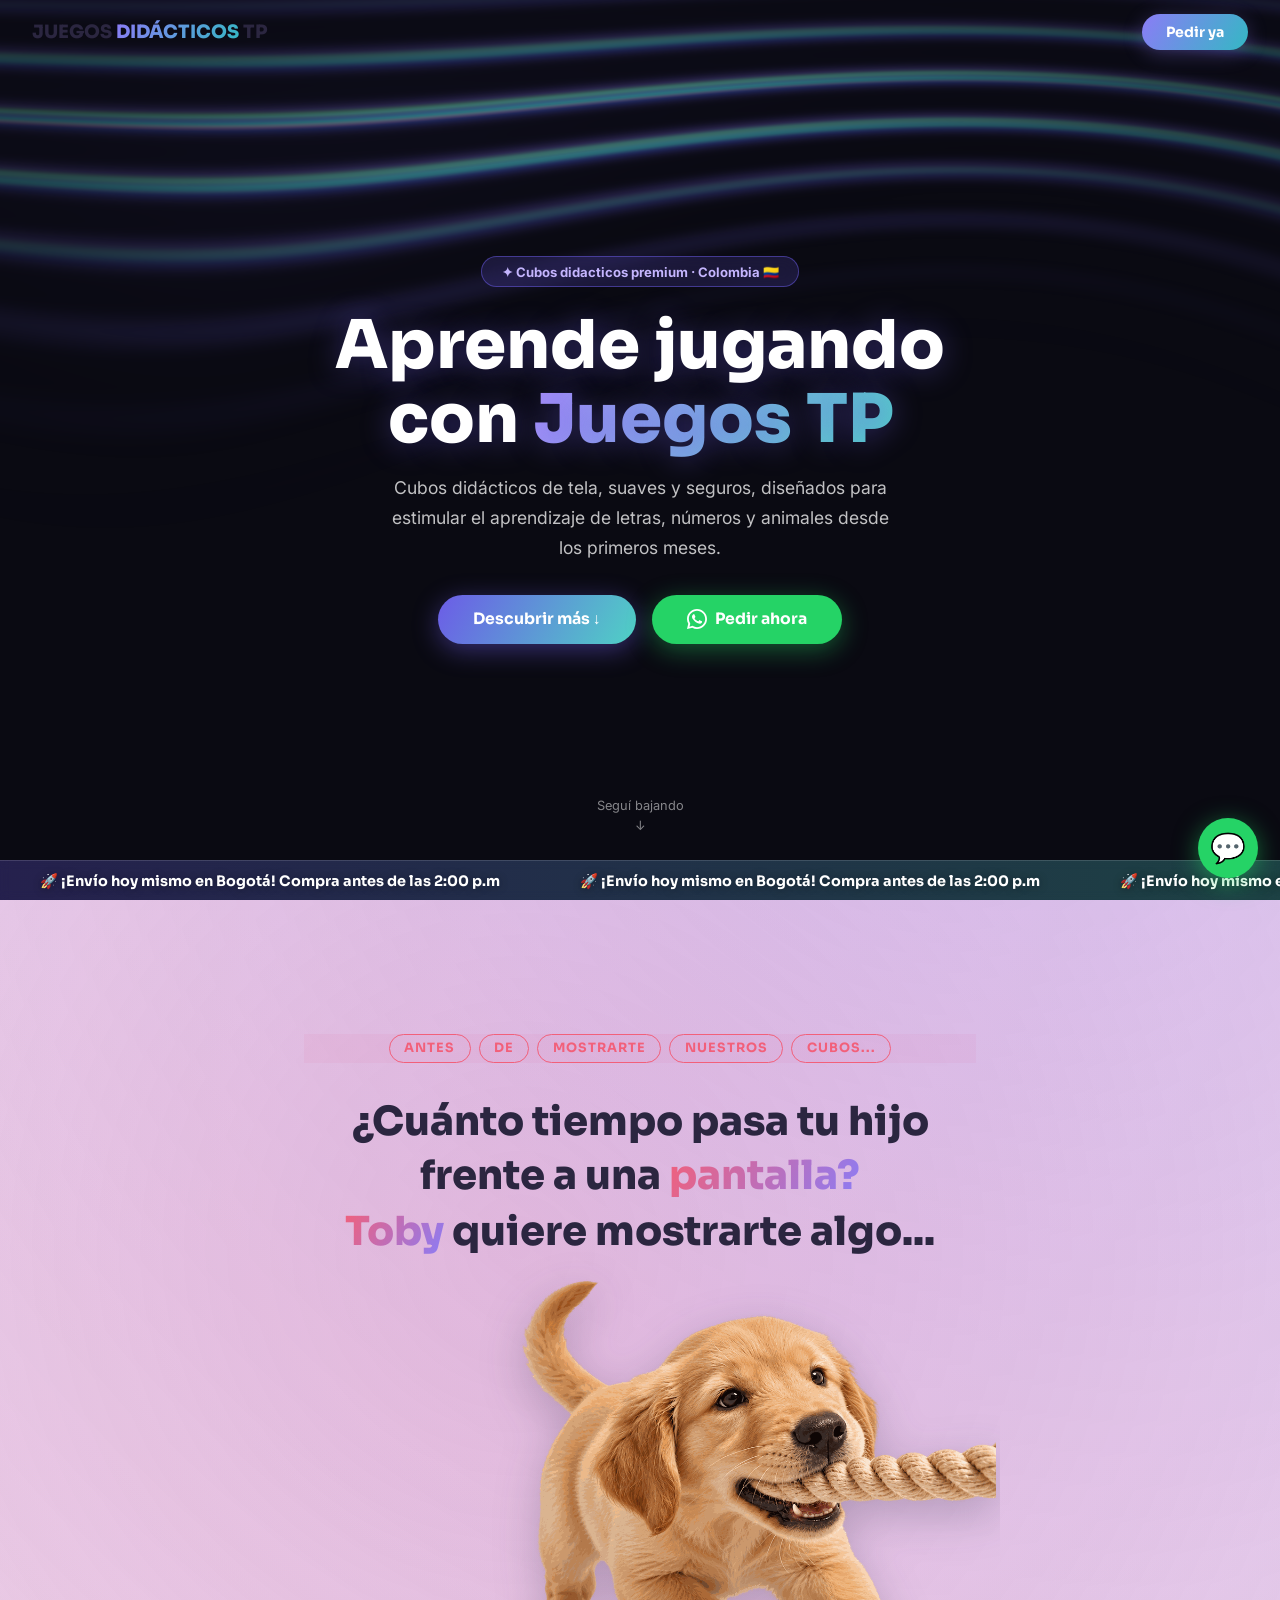
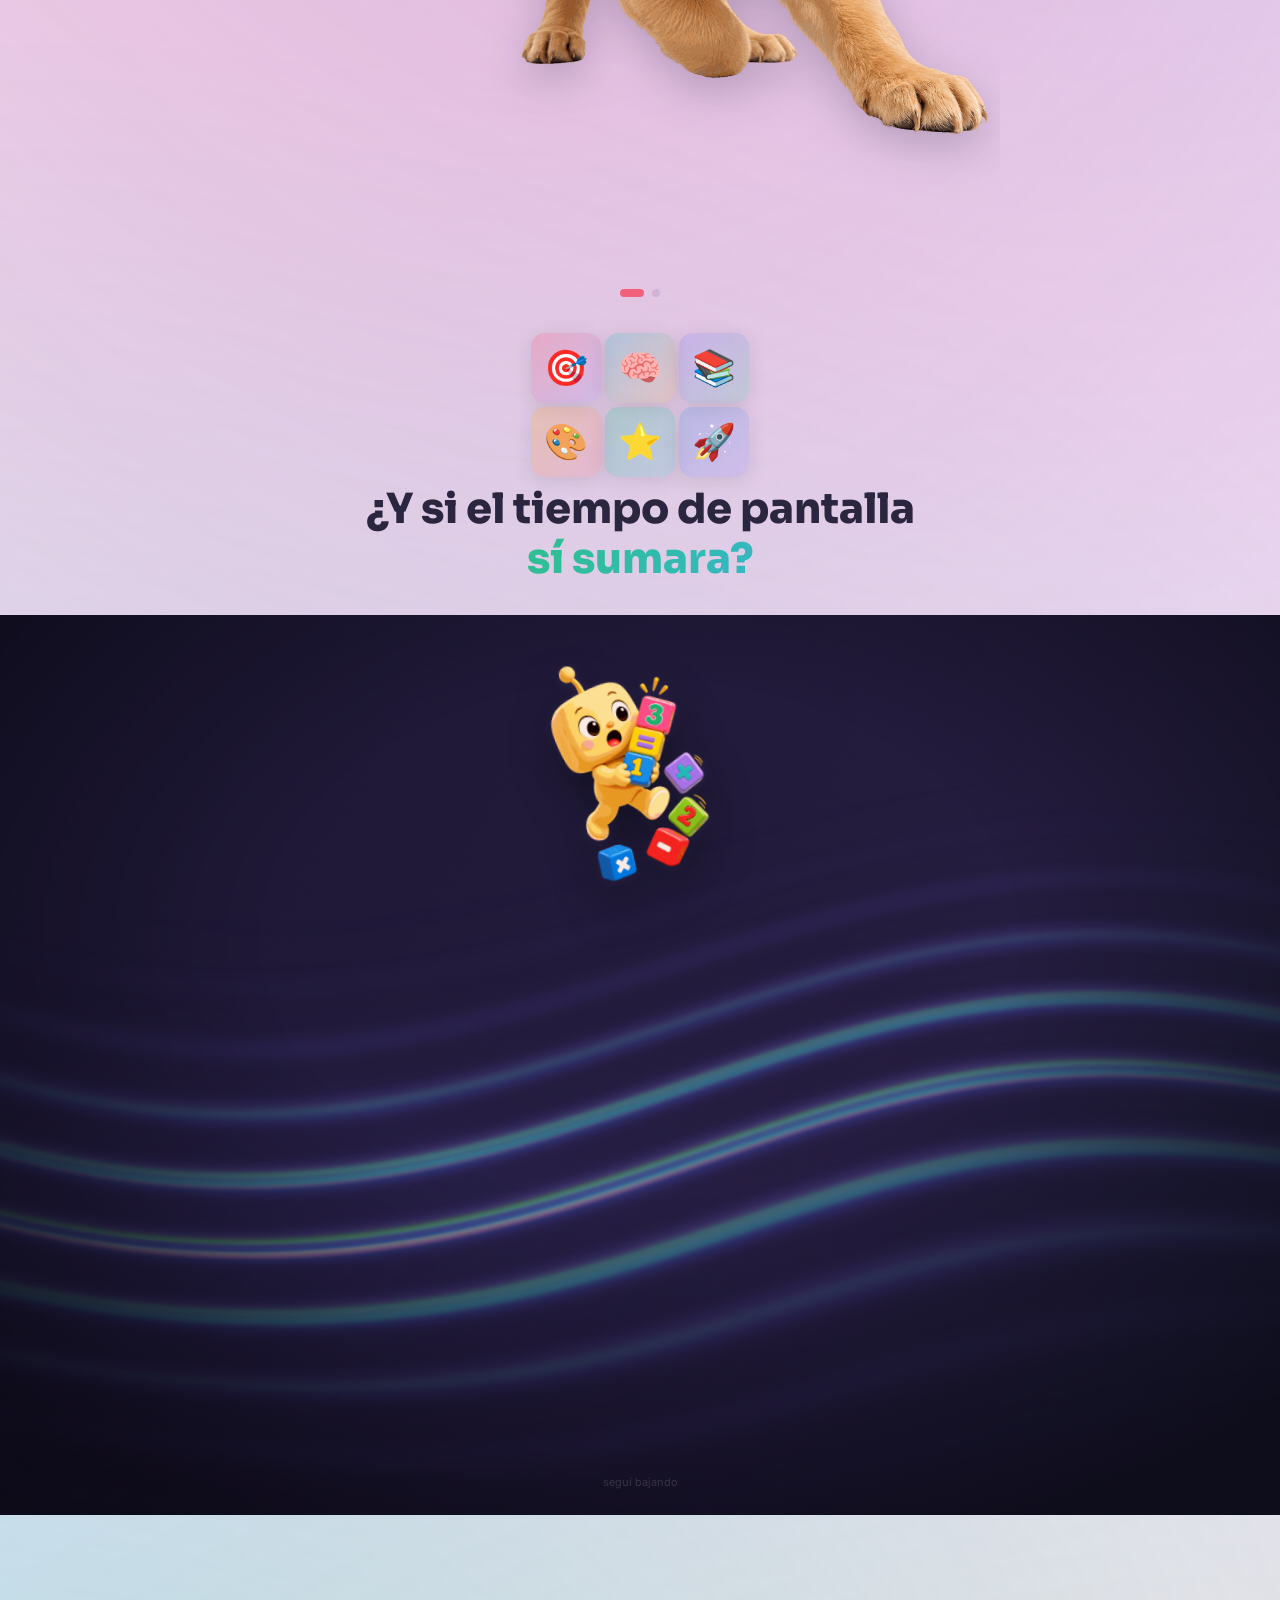
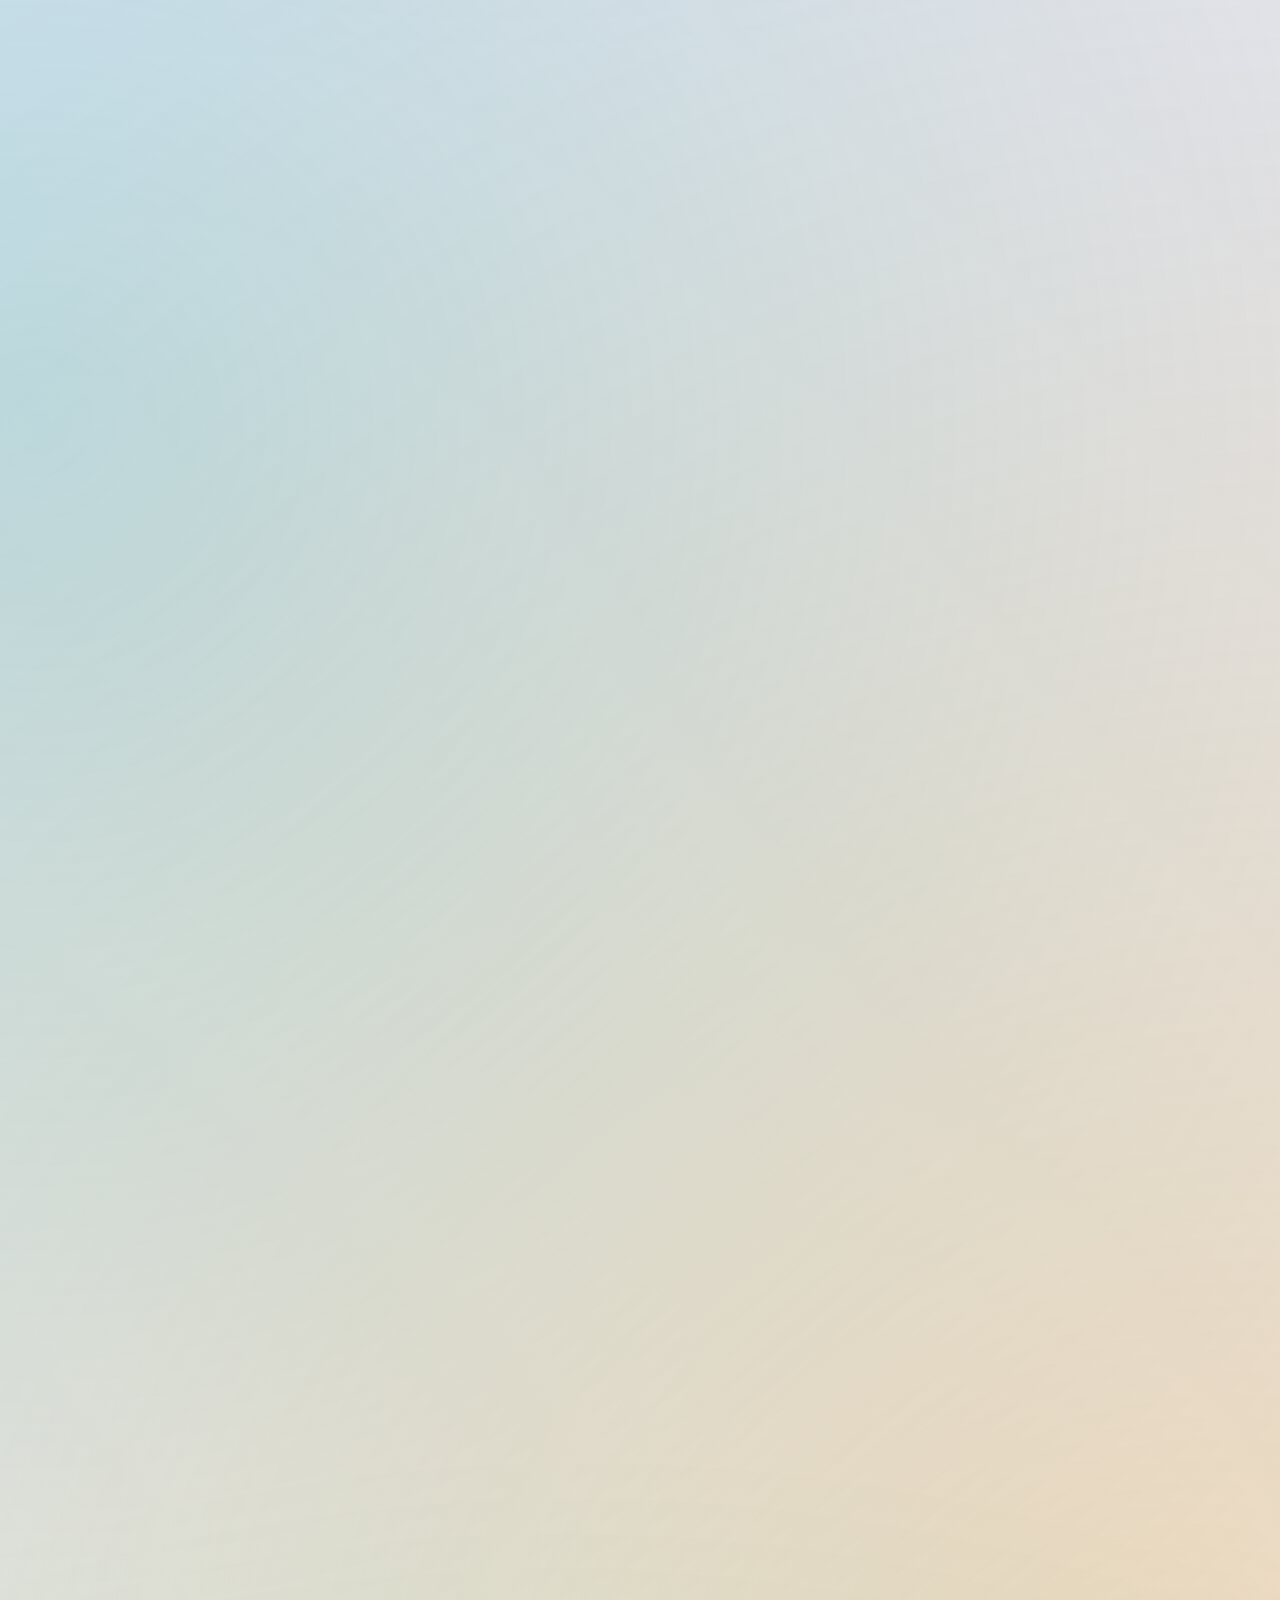
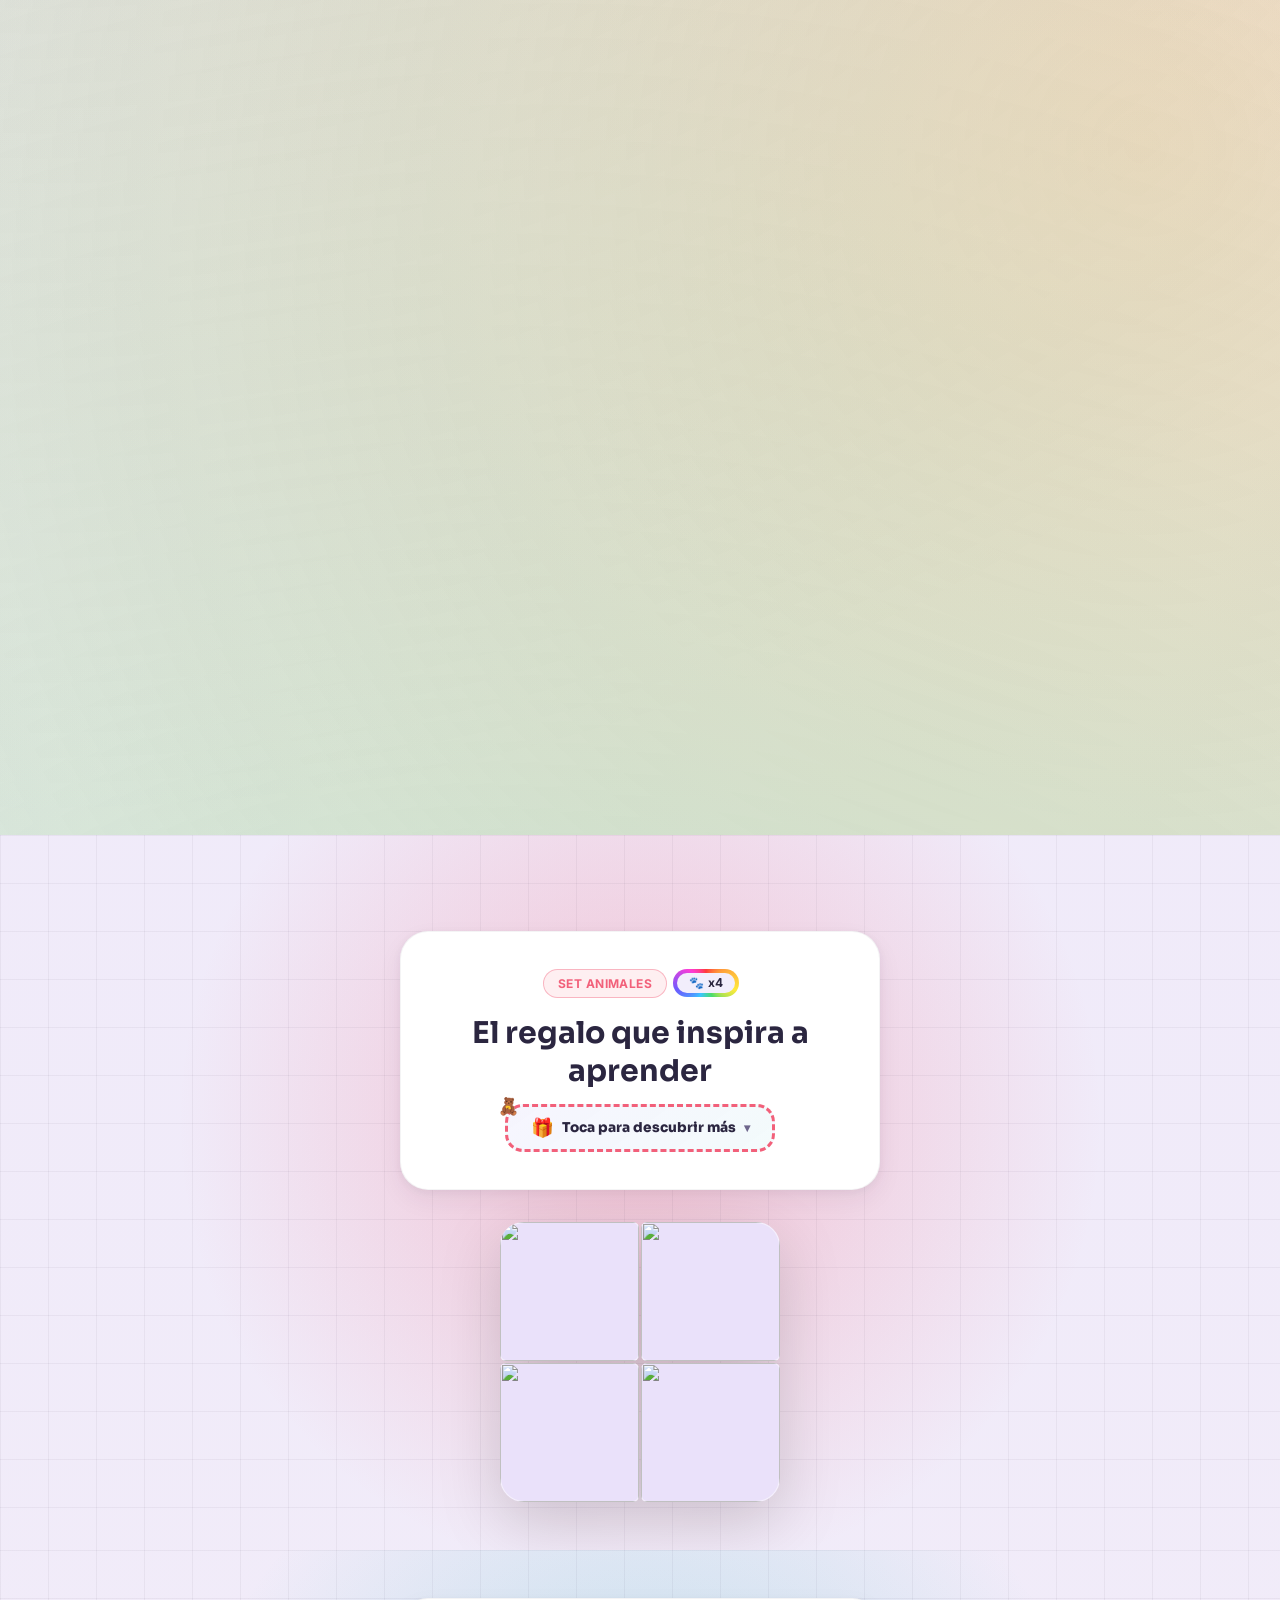
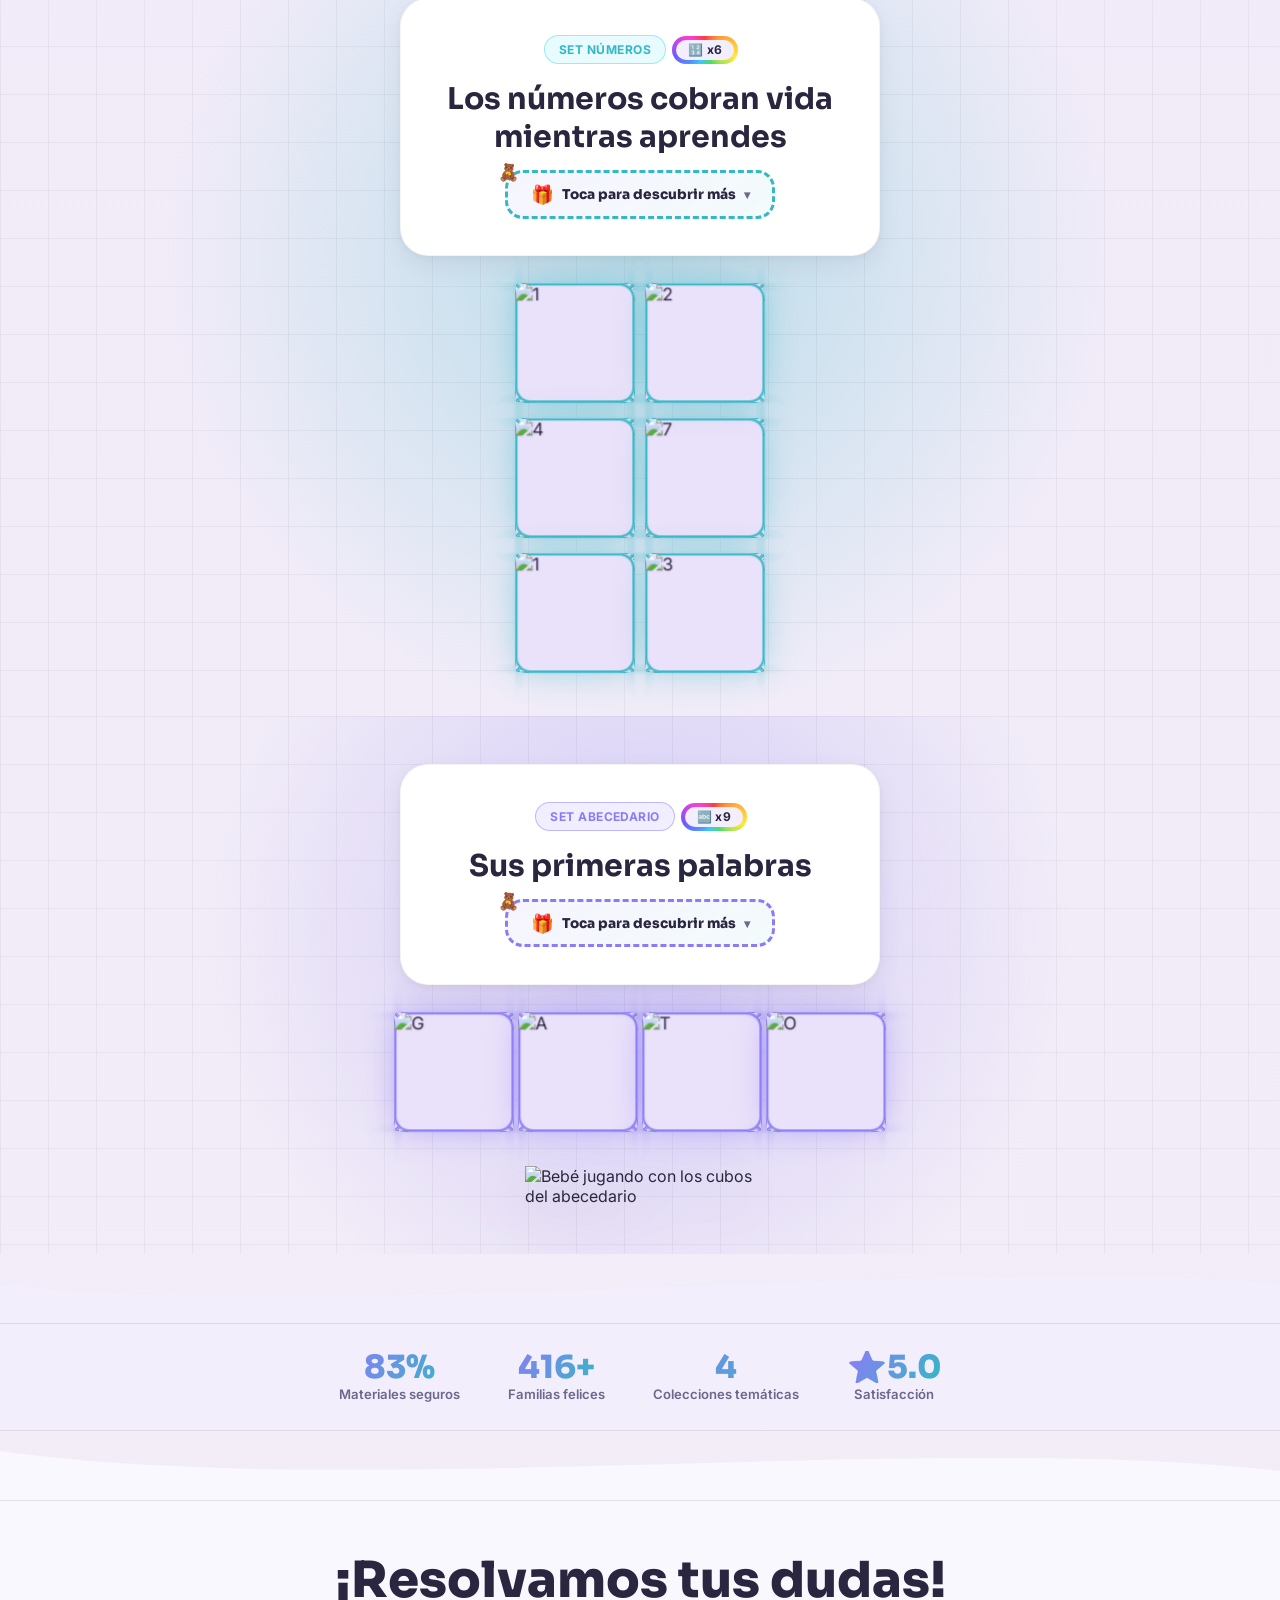
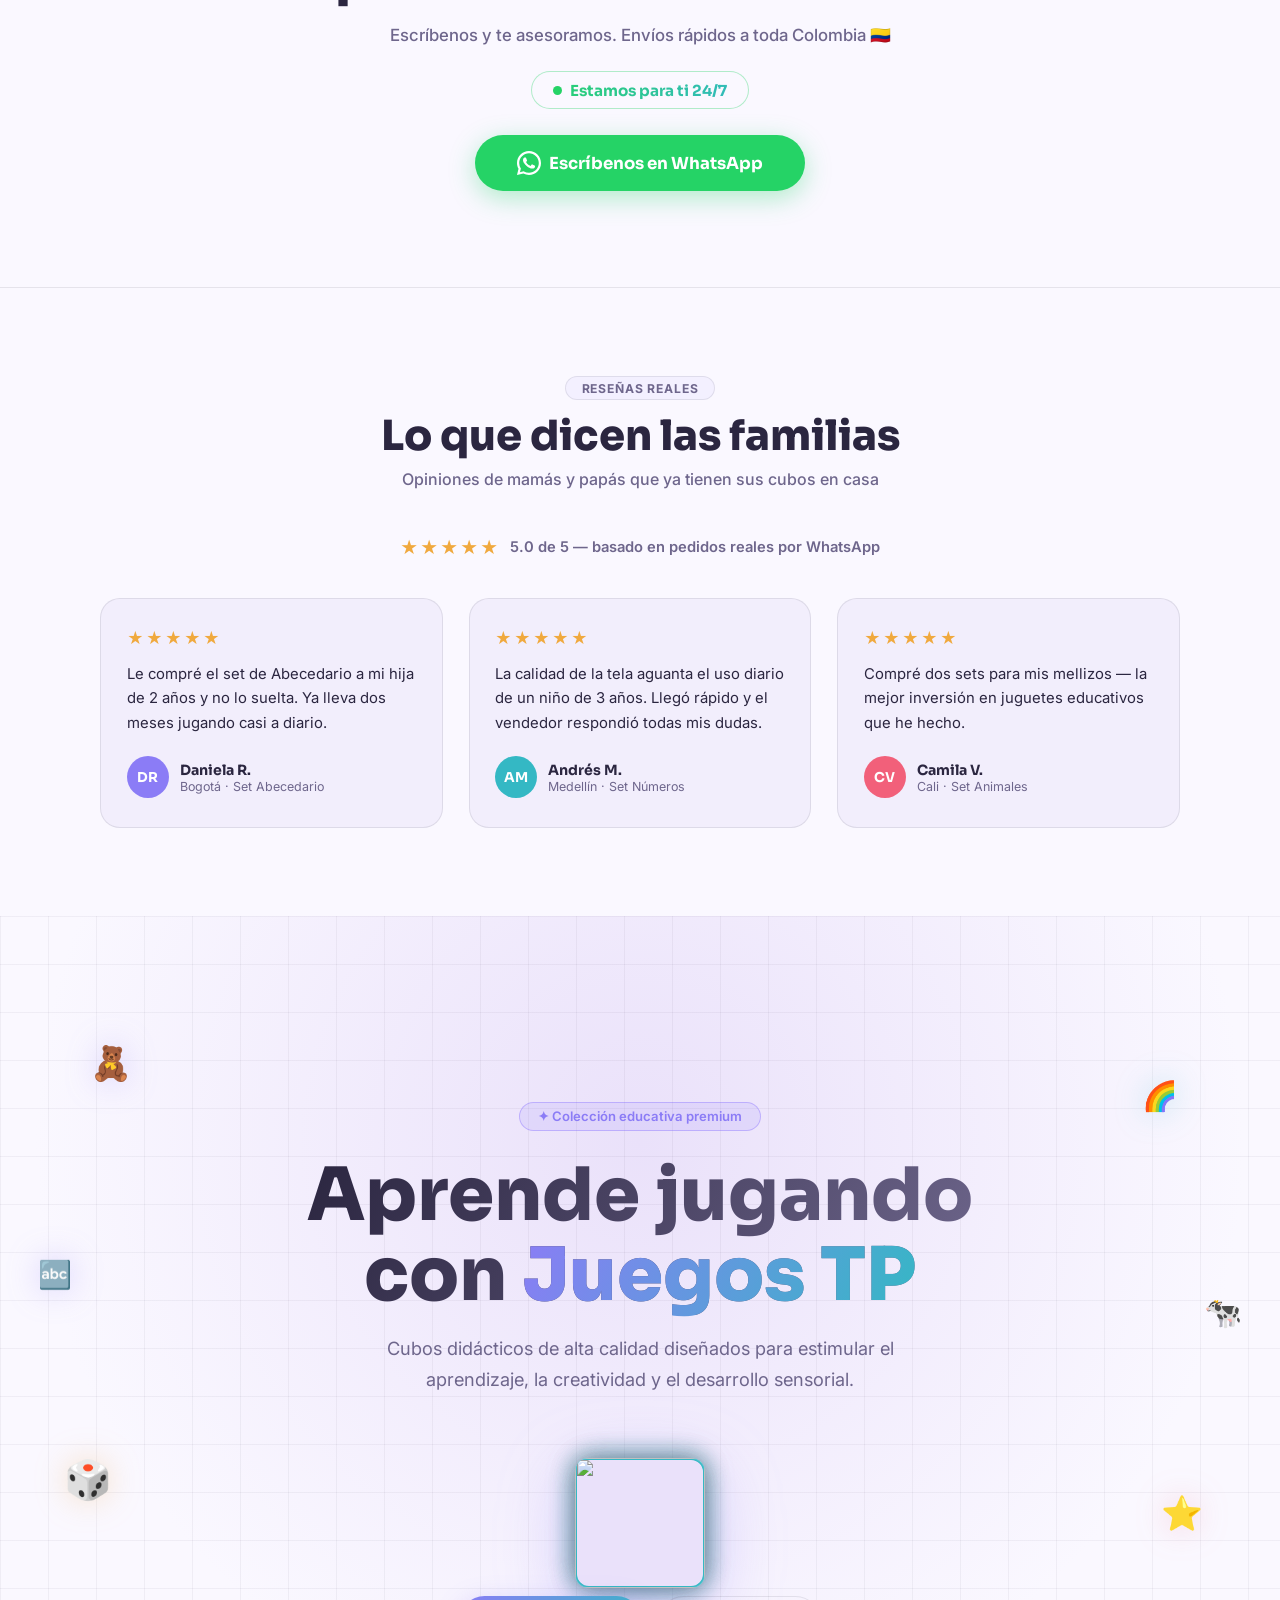
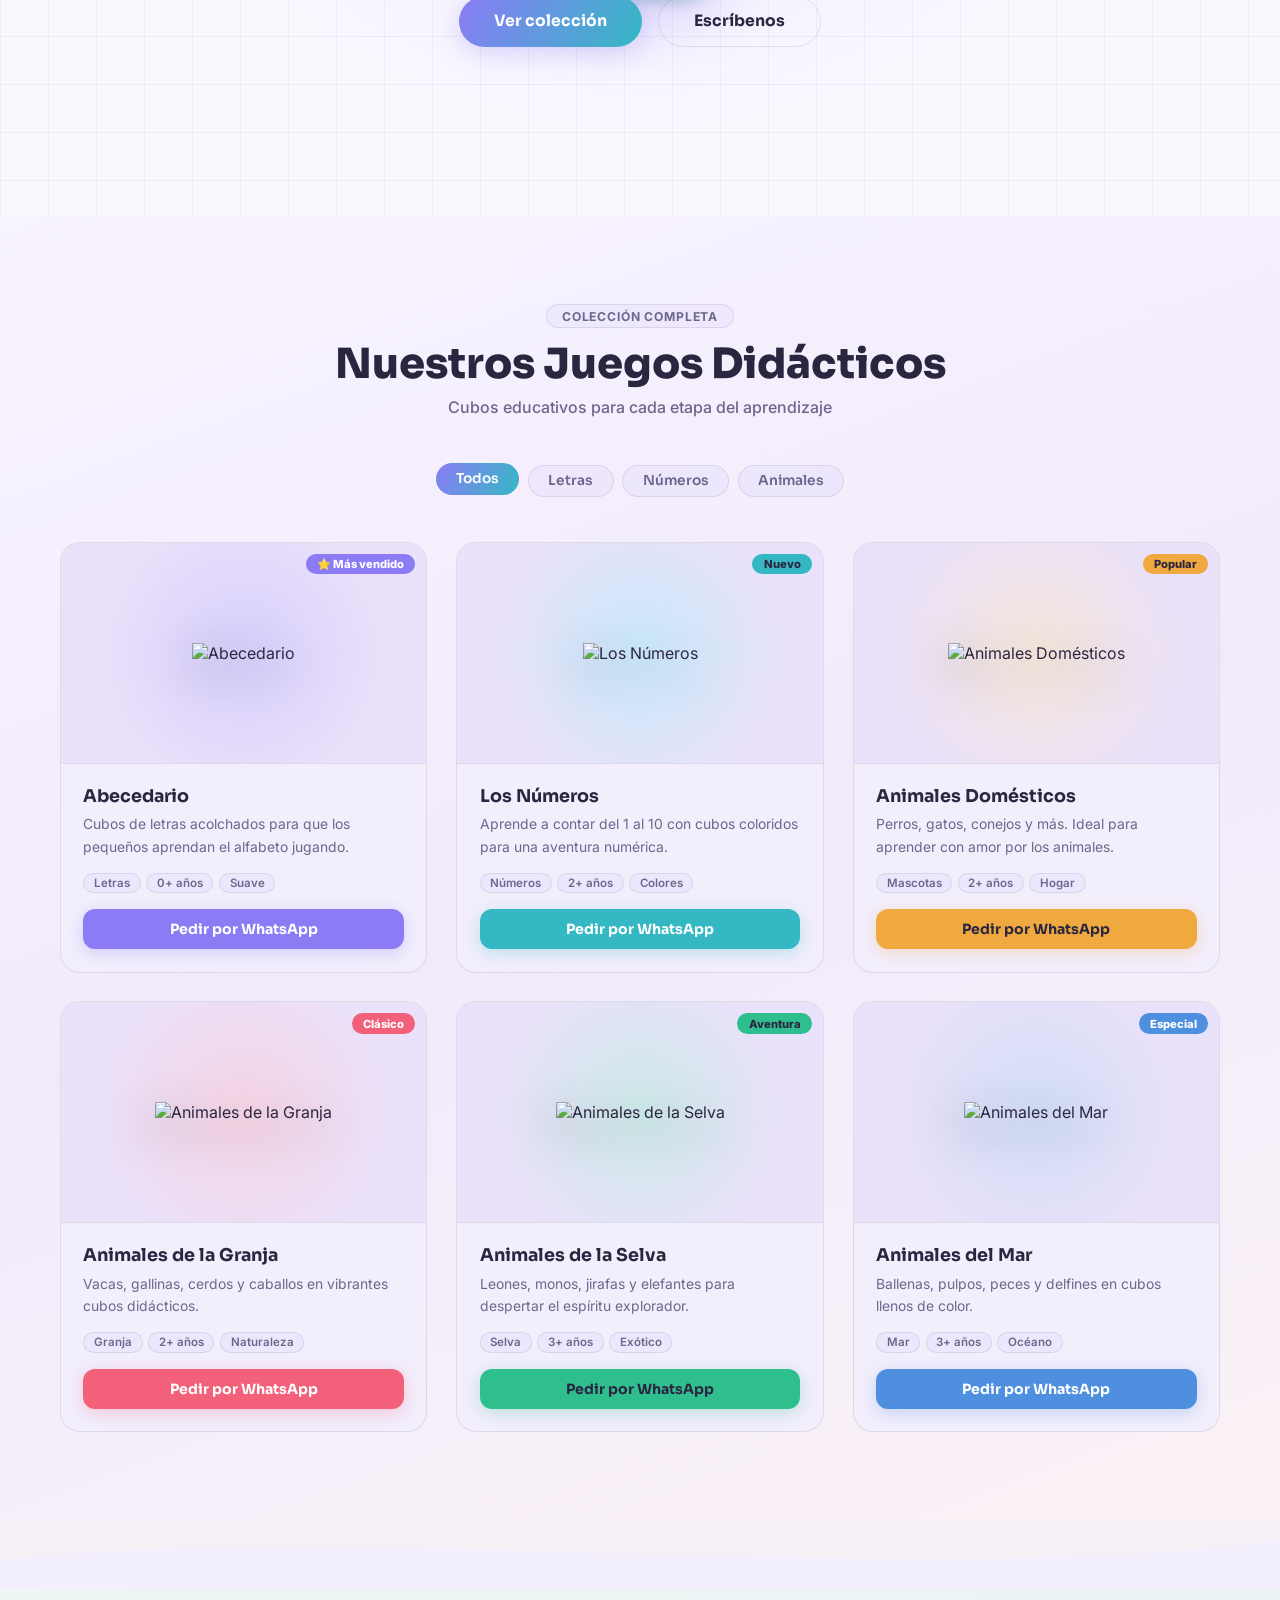
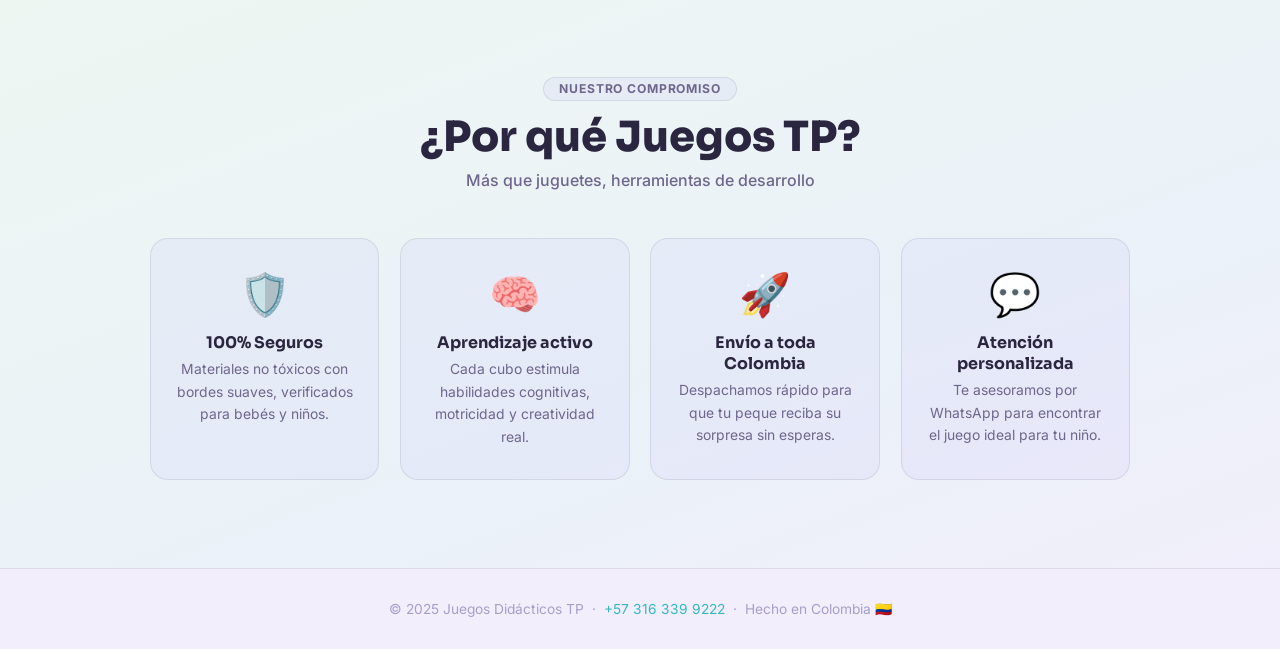
==== commit a716ecb2: "index.html" ====
--- a/index.html
+++ b/index.html
@@ -544,7 +544,7 @@
 
 <nav id="navbar">
   <a href="#" class="nav-logo">JUEGOS <span>DIDÁCTICOS</span> TP</a>
-  <a href="https://wa.me/573163399222?text=Hola!%20estoy%20interesado%20en%20los%20cubos%20didacticos." class="nav-cta" target="_blank" rel="noopener">Pedir ya</a>
+  <a href="https://wa.me/573163399222?text=Hola!%20vi%20la%20web%20de%20Juegos%20TP%20y%20quiero%20saber%20qu%C3%A9%20set%20me%20recomiendan%20para%20mi%20hijo%2Fa." class="nav-cta" target="_blank" rel="noopener">Pedir ya</a>
 </nav>
 
 <!-- ══ SCANNER WEBGL HERO ══ -->
@@ -557,7 +557,7 @@
 
     <div class="scanner-btns">
       <a href="#storyWrap" class="scanner-btn-primary" id="scannerScrollBtn">Descubrir más ↓</a>
-      <a href="https://wa.me/573163399222?text=Hola!%20estoy%20interesado%20en%20los%20cubos%20didacticos." class="scanner-btn-wa" target="_blank" rel="noopener">
+      <a href="https://wa.me/573163399222?text=Hola!%20me%20interesan%20los%20cubos%20did%C3%A1cticos%2C%20%C2%BFcu%C3%A1l%20recomiendan%20para%20empezar%3F" class="scanner-btn-wa" target="_blank" rel="noopener">
         <svg width="20" height="20" viewBox="0 0 24 24" fill="currentColor"><path d="M17.472 14.382c-.297-.149-1.758-.867-2.03-.967-.273-.099-.471-.148-.67.15-.197.297-.767.966-.94 1.164-.173.199-.347.223-.644.075-.297-.15-1.255-.463-2.39-1.475-.883-.788-1.48-1.761-1.653-2.059-.173-.297-.018-.458.13-.606.134-.133.298-.347.446-.52.149-.174.198-.298.298-.497.099-.198.05-.371-.025-.52-.075-.149-.669-1.612-.916-2.207-.242-.579-.487-.5-.669-.51-.173-.008-.371-.01-.57-.01-.198 0-.52.074-.792.372-.272.297-1.04 1.016-1.04 2.479 0 1.462 1.065 2.875 1.213 3.074.149.198 2.096 3.2 5.077 4.487.709.306 1.262.489 1.694.625.712.227 1.36.195 1.871.118.571-.085 1.758-.719 2.006-1.413.248-.694.248-1.289.173-1.413-.074-.124-.272-.198-.57-.347z"/><path d="M11.99 0C5.374 0 0 5.373 0 11.99c0 2.117.553 4.103 1.522 5.829L0 24l6.335-1.493A11.936 11.936 0 0 0 11.99 24C18.626 24 24 18.627 24 12.01 24 5.374 18.626 0 11.99 0zm.01 21.785a9.783 9.783 0 0 1-4.989-1.361l-.358-.213-3.712.975.992-3.626-.234-.373a9.784 9.784 0 0 1-1.501-5.187c0-5.407 4.4-9.806 9.802-9.806 5.407 0 9.807 4.4 9.807 9.807 0 5.406-4.4 9.784-9.807 9.784z"/></svg>
         Pedir ahora
       </a>
@@ -1518,7 +1518,7 @@
     <h2>¡Resolvamos tus dudas!</h2>
     <p>Escríbenos y te asesoramos. Envíos rápidos a toda Colombia 🇨🇴</p>
     <div class="wa-status-badge"><span class="wa-status-dot"></span>Estamos para ti 24/7</div><br>
-    <a href="https://wa.me/573163399222?text=Hola!%20estoy%20interesado%20en%20los%20cubos%20didacticos." class="btn-wa" target="_blank" rel="noopener">
+    <a href="https://wa.me/573163399222?text=Hola!%20quiero%20que%20me%20ayuden%20a%20elegir%20el%20set%20ideal%20para%20mi%20hijo%2Fa." class="btn-wa" target="_blank" rel="noopener">
       <svg width="24" height="24" viewBox="0 0 24 24" fill="currentColor"><path d="M17.472 14.382c-.297-.149-1.758-.867-2.03-.967-.273-.099-.471-.148-.67.15-.197.297-.767.966-.94 1.164-.173.199-.347.223-.644.075-.297-.15-1.255-.463-2.39-1.475-.883-.788-1.48-1.761-1.653-2.059-.173-.297-.018-.458.13-.606.134-.133.298-.347.446-.52.149-.174.198-.298.298-.497.099-.198.05-.371-.025-.52-.075-.149-.669-1.612-.916-2.207-.242-.579-.487-.5-.669-.51-.173-.008-.371-.01-.57-.01-.198 0-.52.074-.792.372-.272.297-1.04 1.016-1.04 2.479 0 1.462 1.065 2.875 1.213 3.074.149.198 2.096 3.2 5.077 4.487.709.306 1.262.489 1.694.625.712.227 1.36.195 1.871.118.571-.085 1.758-.719 2.006-1.413.248-.694.248-1.289.173-1.413-.074-.124-.272-.198-.57-.347z"/><path d="M11.99 0C5.374 0 0 5.373 0 11.99c0 2.117.553 4.103 1.522 5.829L0 24l6.335-1.493A11.936 11.936 0 0 0 11.99 24C18.626 24 24 18.627 24 12.01 24 5.374 18.626 0 11.99 0zm.01 21.785a9.783 9.783 0 0 1-4.989-1.361l-.358-.213-3.712.975.992-3.626-.234-.373a9.784 9.784 0 0 1-1.501-5.187c0-5.407 4.4-9.806 9.802-9.806 5.407 0 9.807 4.4 9.807 9.807 0 5.406-4.4 9.784-9.807 9.784z"/></svg>
       Escríbenos en WhatsApp
     </a>
@@ -1570,7 +1570,7 @@
 
   <div class="hero-btns">
     <a href="#productos" class="btn-primary">Ver colección</a>
-    <a href="https://wa.me/573163399222?text=Hola!%20estoy%20interesado%20en%20los%20cubos%20didacticos." class="btn-outline" target="_blank" rel="noopener">Escríbenos</a>
+    <a href="https://wa.me/573163399222?text=Hola!%20tengo%20una%20pregunta%20antes%20de%20comprar%20los%20cubos%20did%C3%A1cticos." class="btn-outline" target="_blank" rel="noopener">Escríbenos</a>
   </div>
 </section>
 
@@ -1616,9 +1616,9 @@
   </div>
 </section>
 
-<footer><p>© 2025 Juegos Didácticos TP &nbsp;·&nbsp; <a href="https://wa.me/573163399222?text=Hola!%20estoy%20interesado%20en%20los%20cubos%20didacticos.">+57 316 339 9222</a> &nbsp;·&nbsp; Hecho en Colombia 🇨🇴</p></footer>
-
-<a href="https://wa.me/573163399222?text=Hola!%20estoy%20interesado%20en%20los%20cubos%20didacticos." class="wa-float" target="_blank" rel="noopener" aria-label="WhatsApp">💬</a>
+<footer><p>© 2025 Juegos Didácticos TP &nbsp;·&nbsp; <a href="https://wa.me/573163399222?text=Hola!%20los%20vi%20en%20su%20p%C3%A1gina%20web%20y%20quiero%20m%C3%A1s%20informaci%C3%B3n.">+57 316 339 9222</a> &nbsp;·&nbsp; Hecho en Colombia 🇨🇴</p></footer>
+
+<a href="https://wa.me/573163399222?text=Hola!%20tengo%20una%20pregunta%20r%C3%A1pida%20sobre%20los%20cubos%20did%C3%A1cticos." class="wa-float" target="_blank" rel="noopener" aria-label="WhatsApp">💬</a>
 
 <!-- EXIT POPUP -->
 <div class="exit-overlay" id="exitOverlay" role="dialog" aria-modal="true" aria-labelledby="exitTitle">
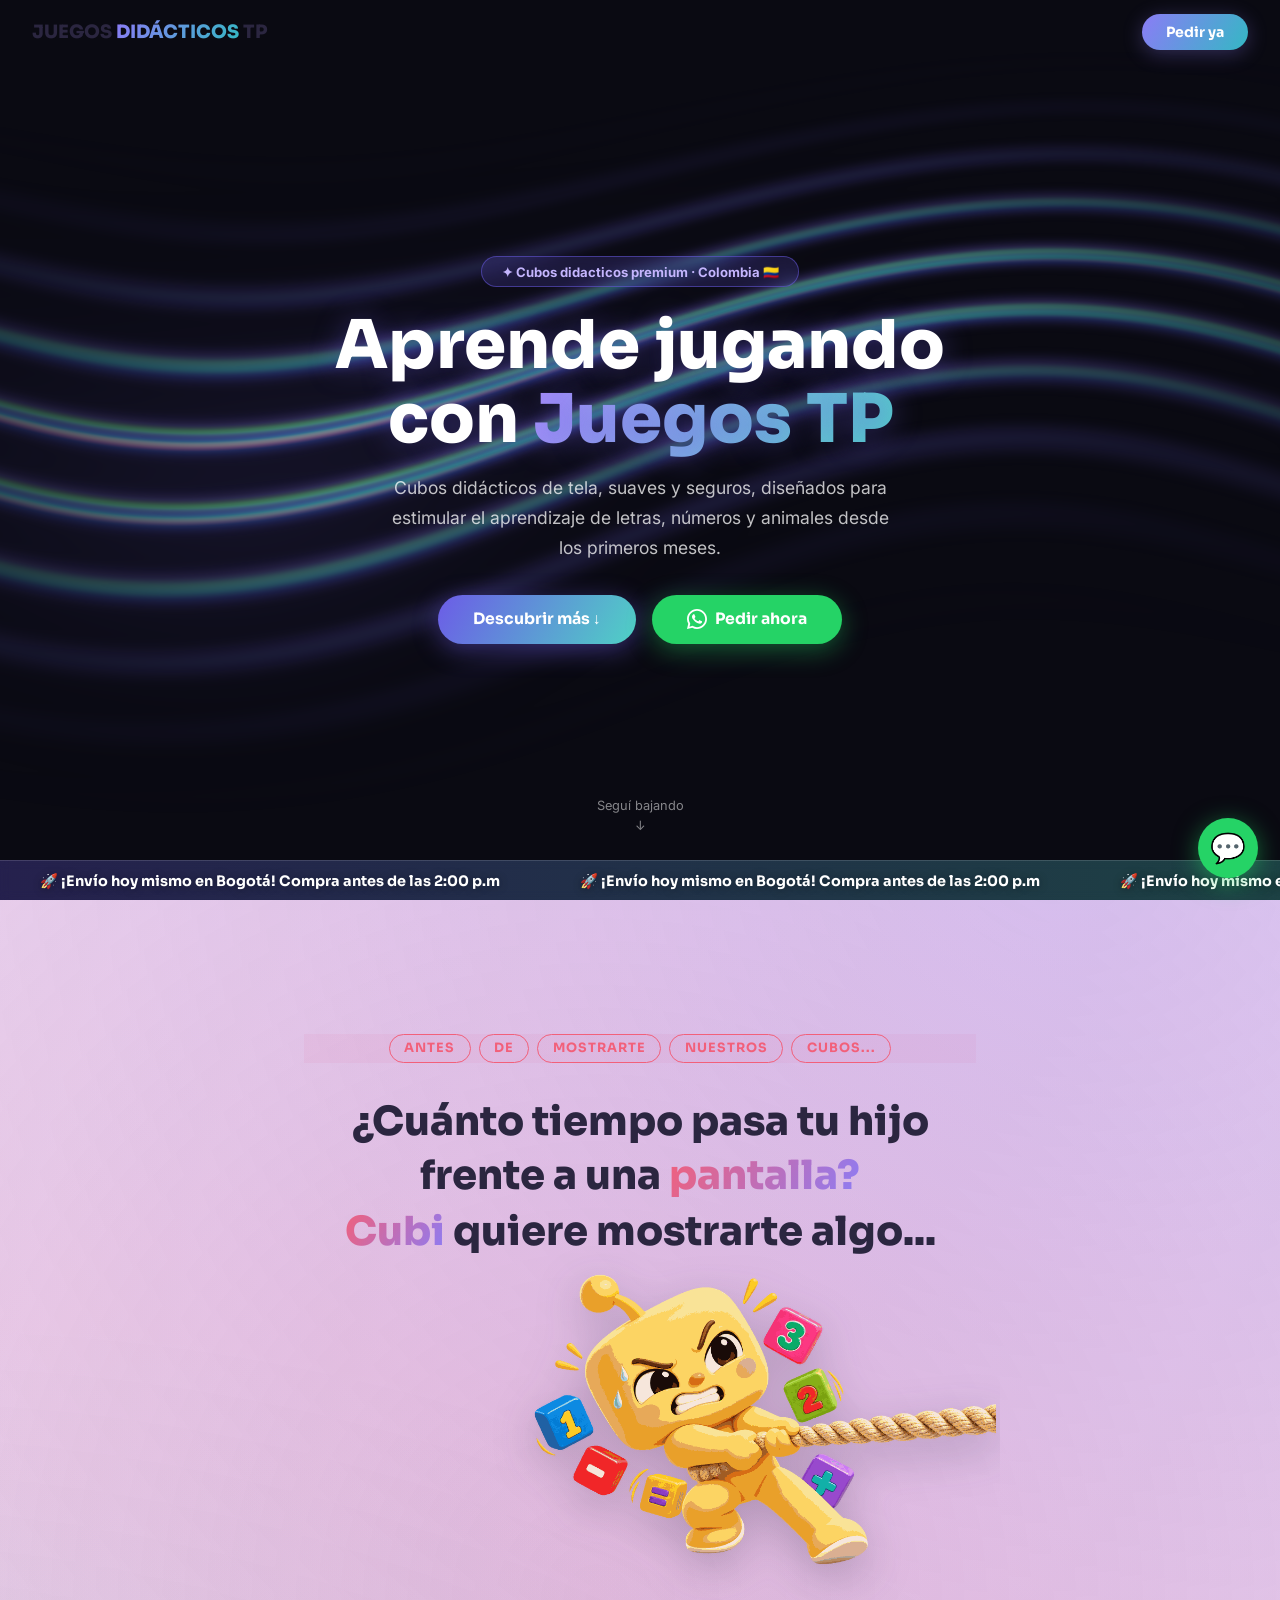
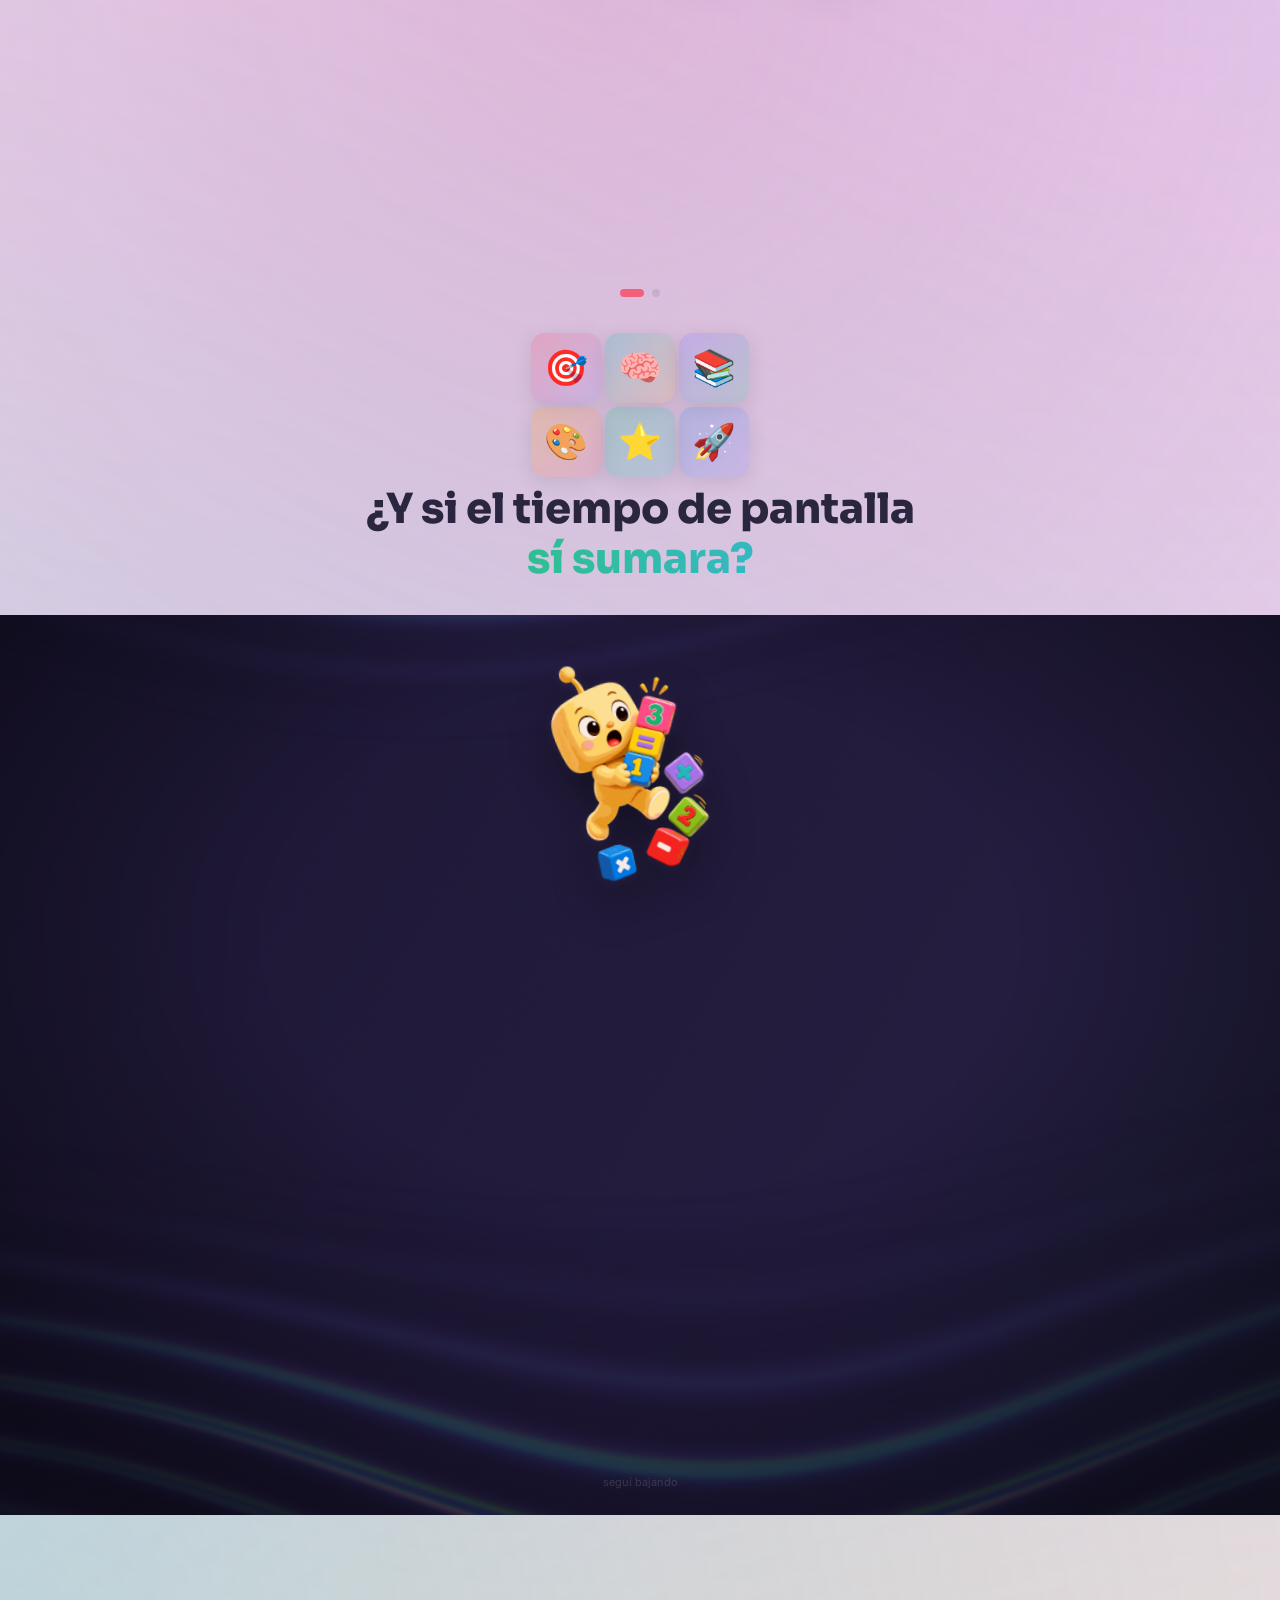
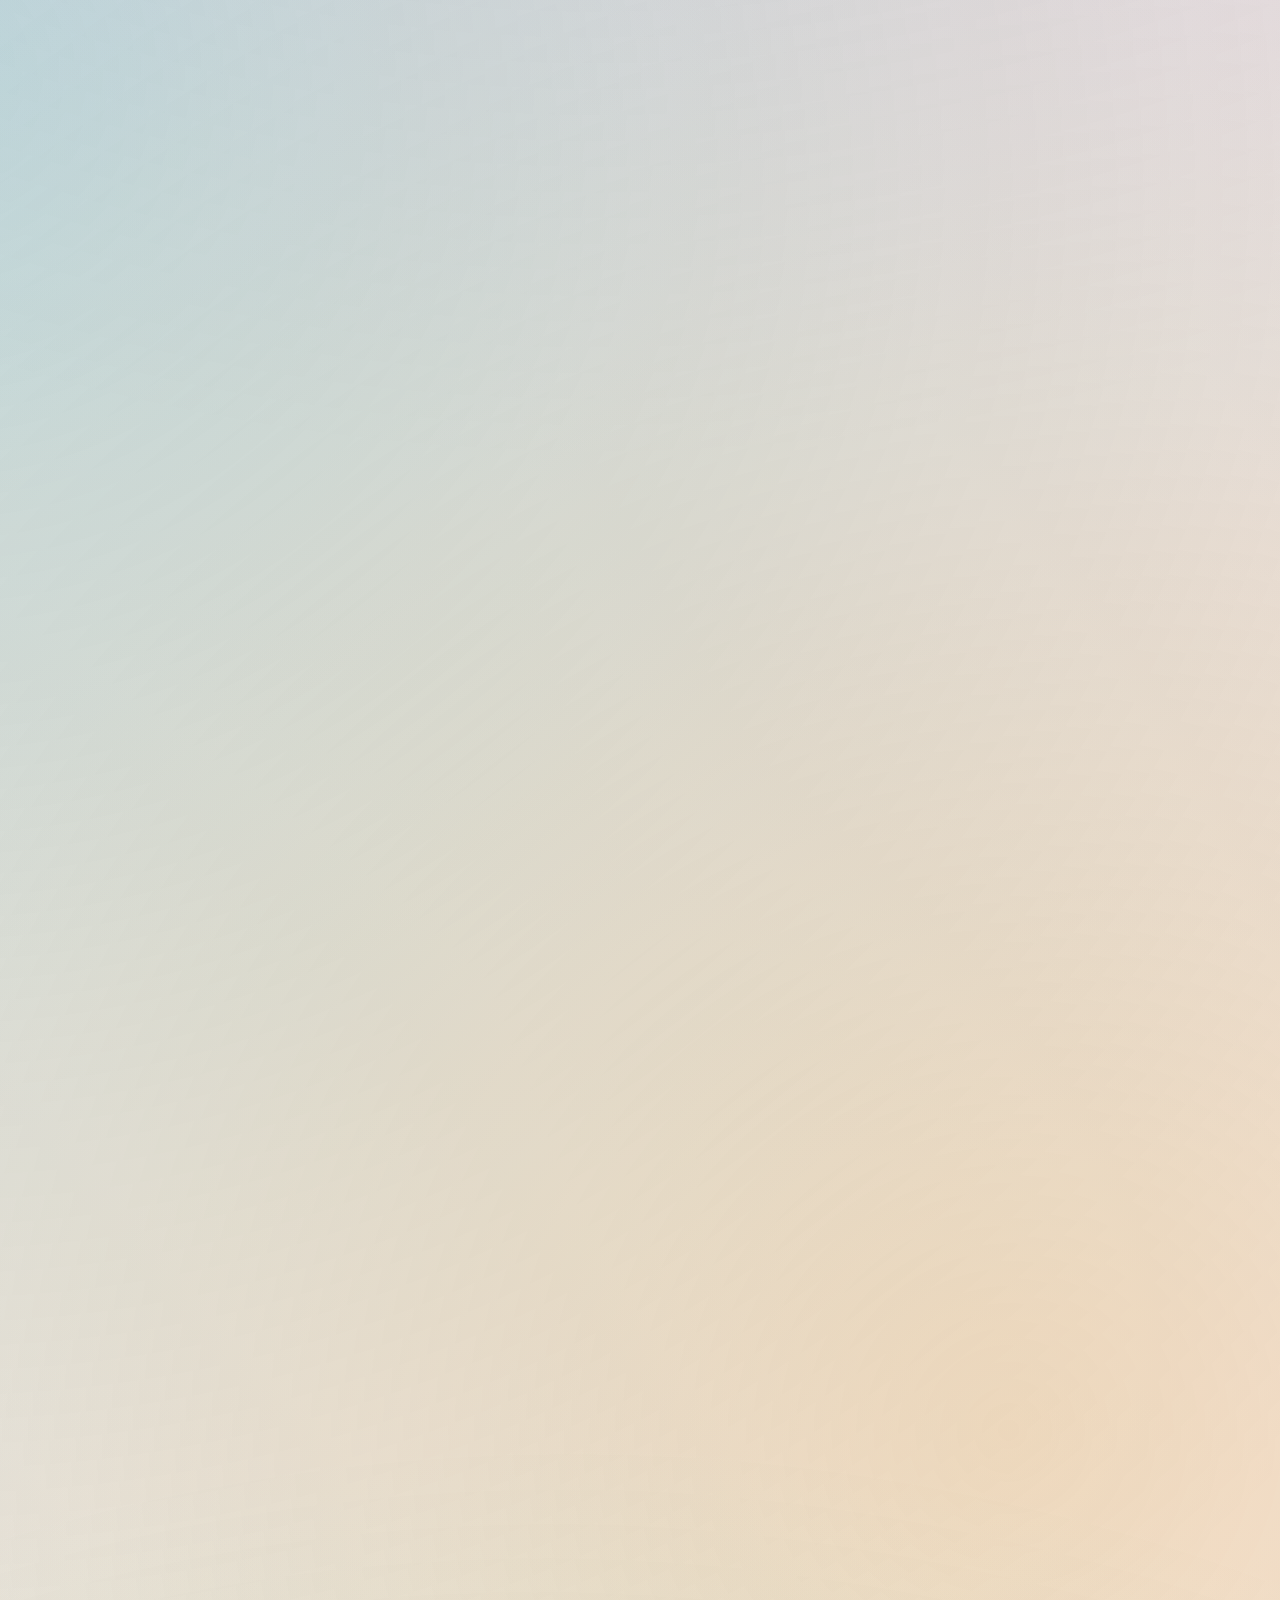
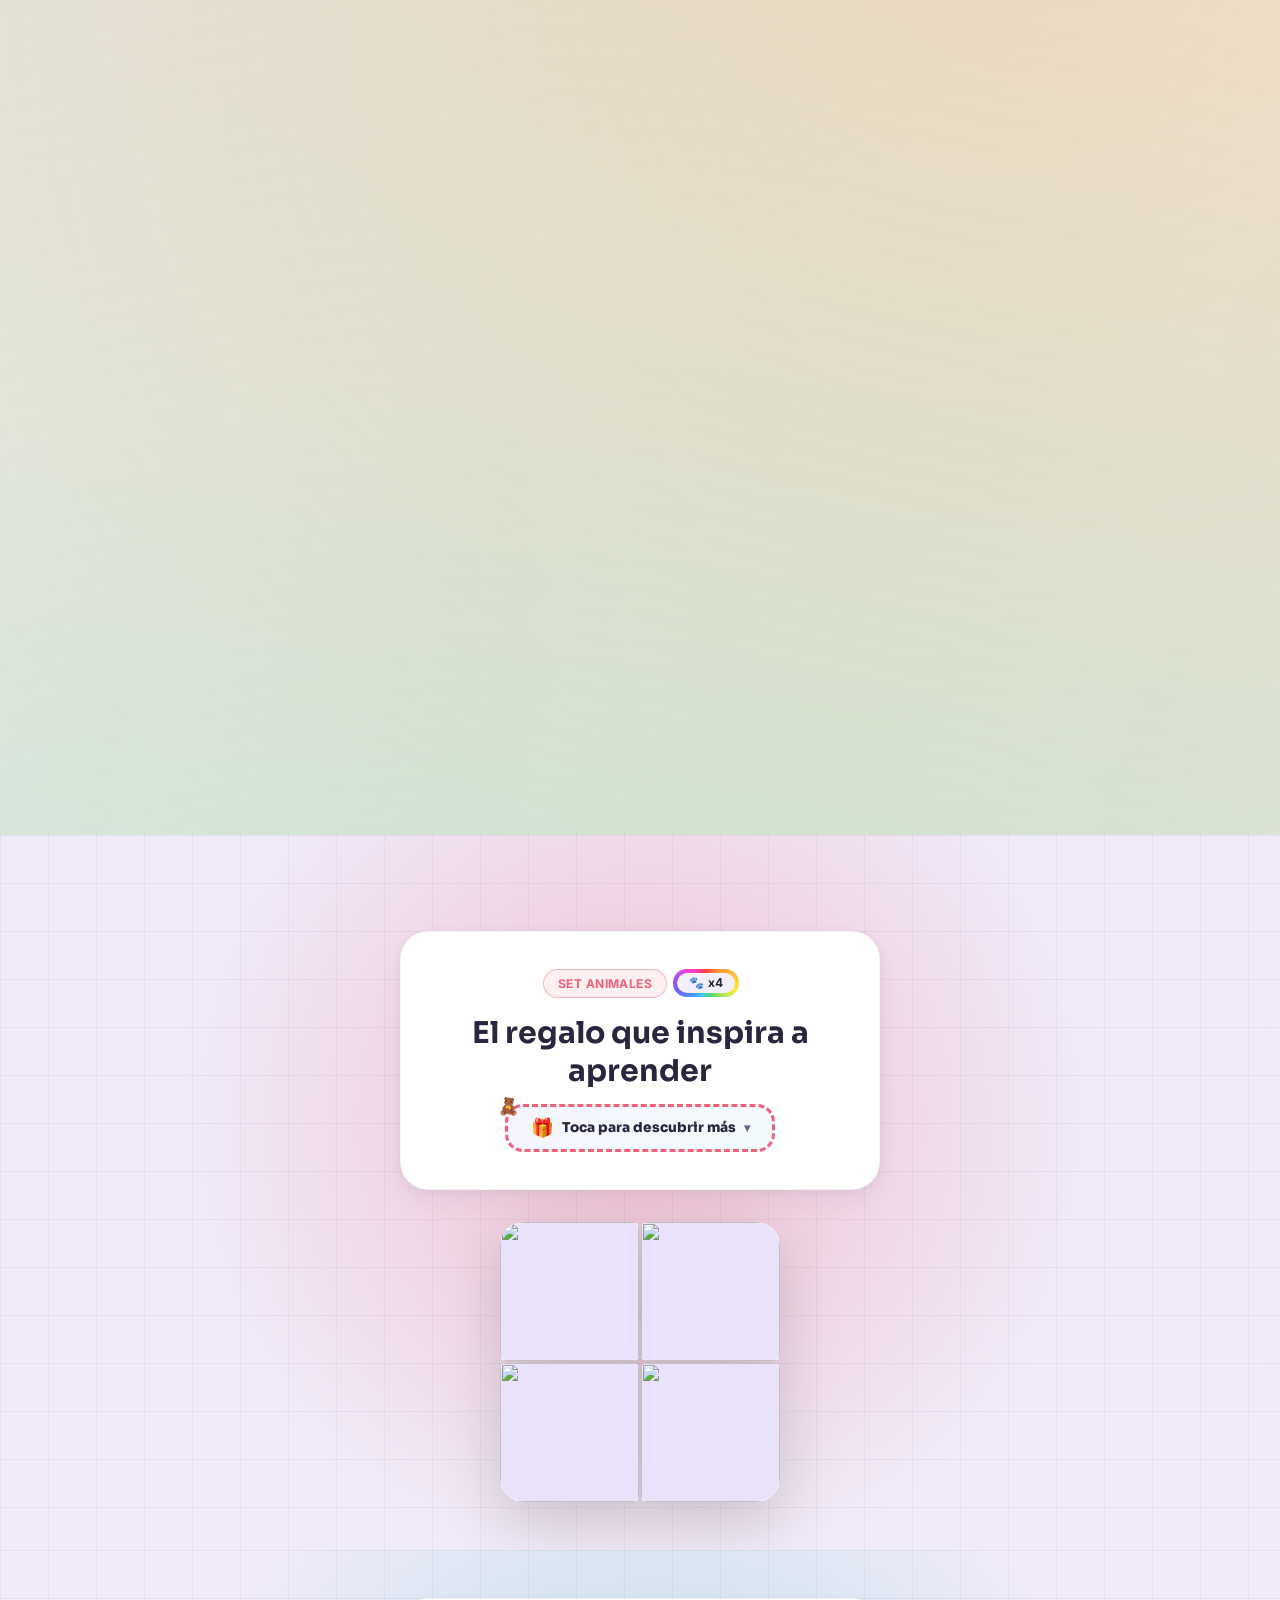
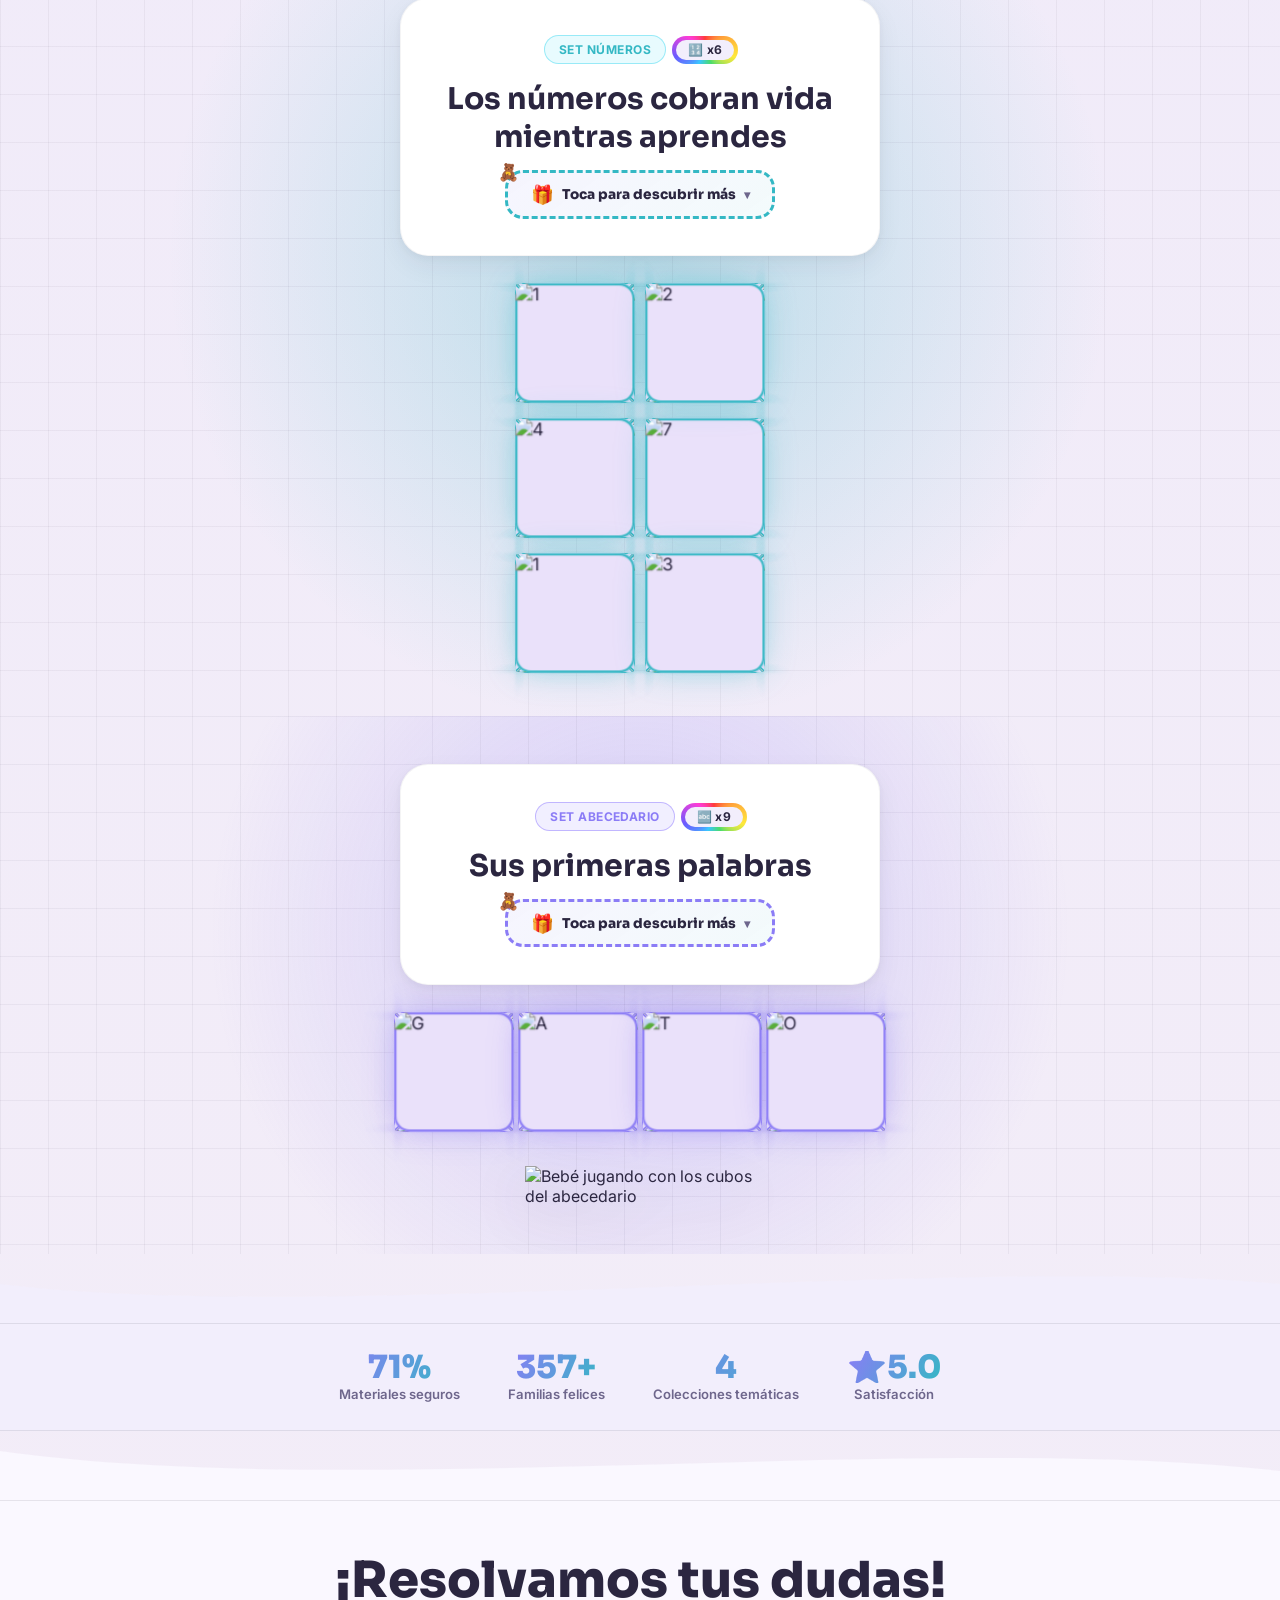
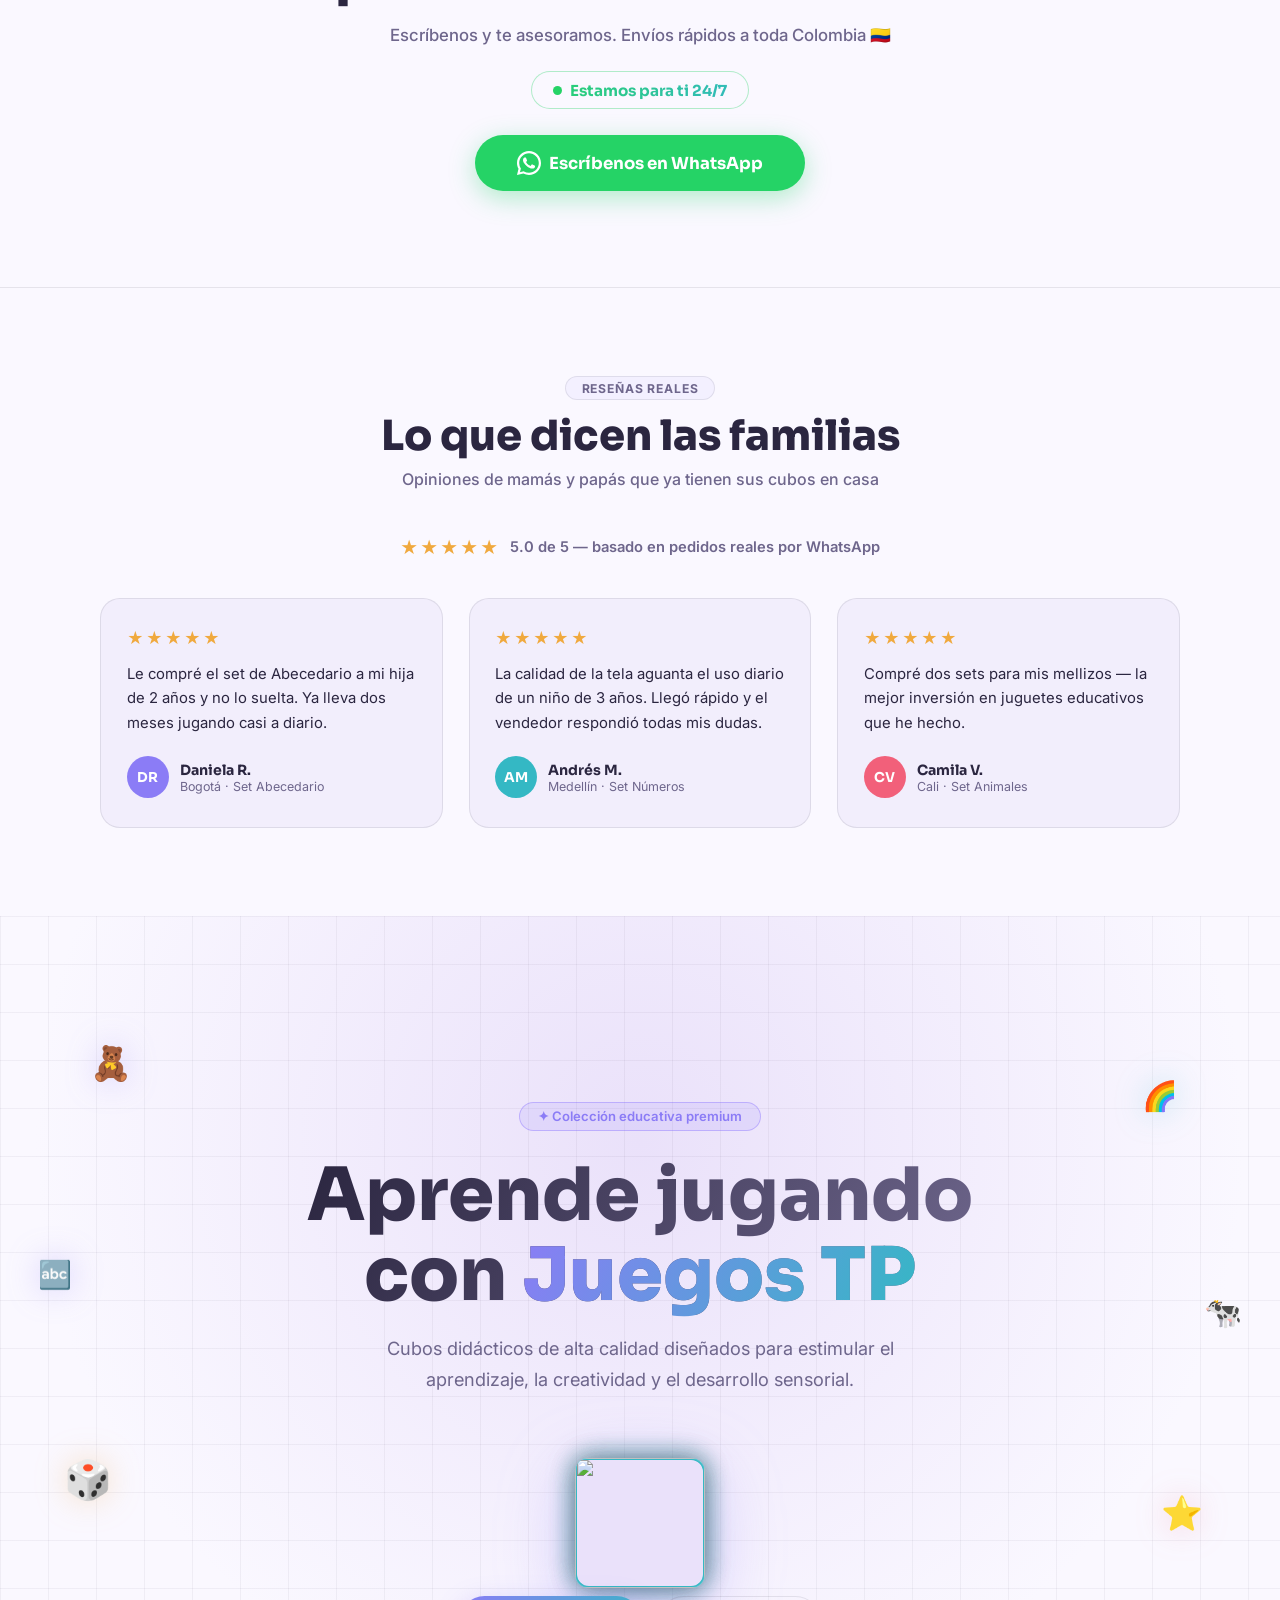
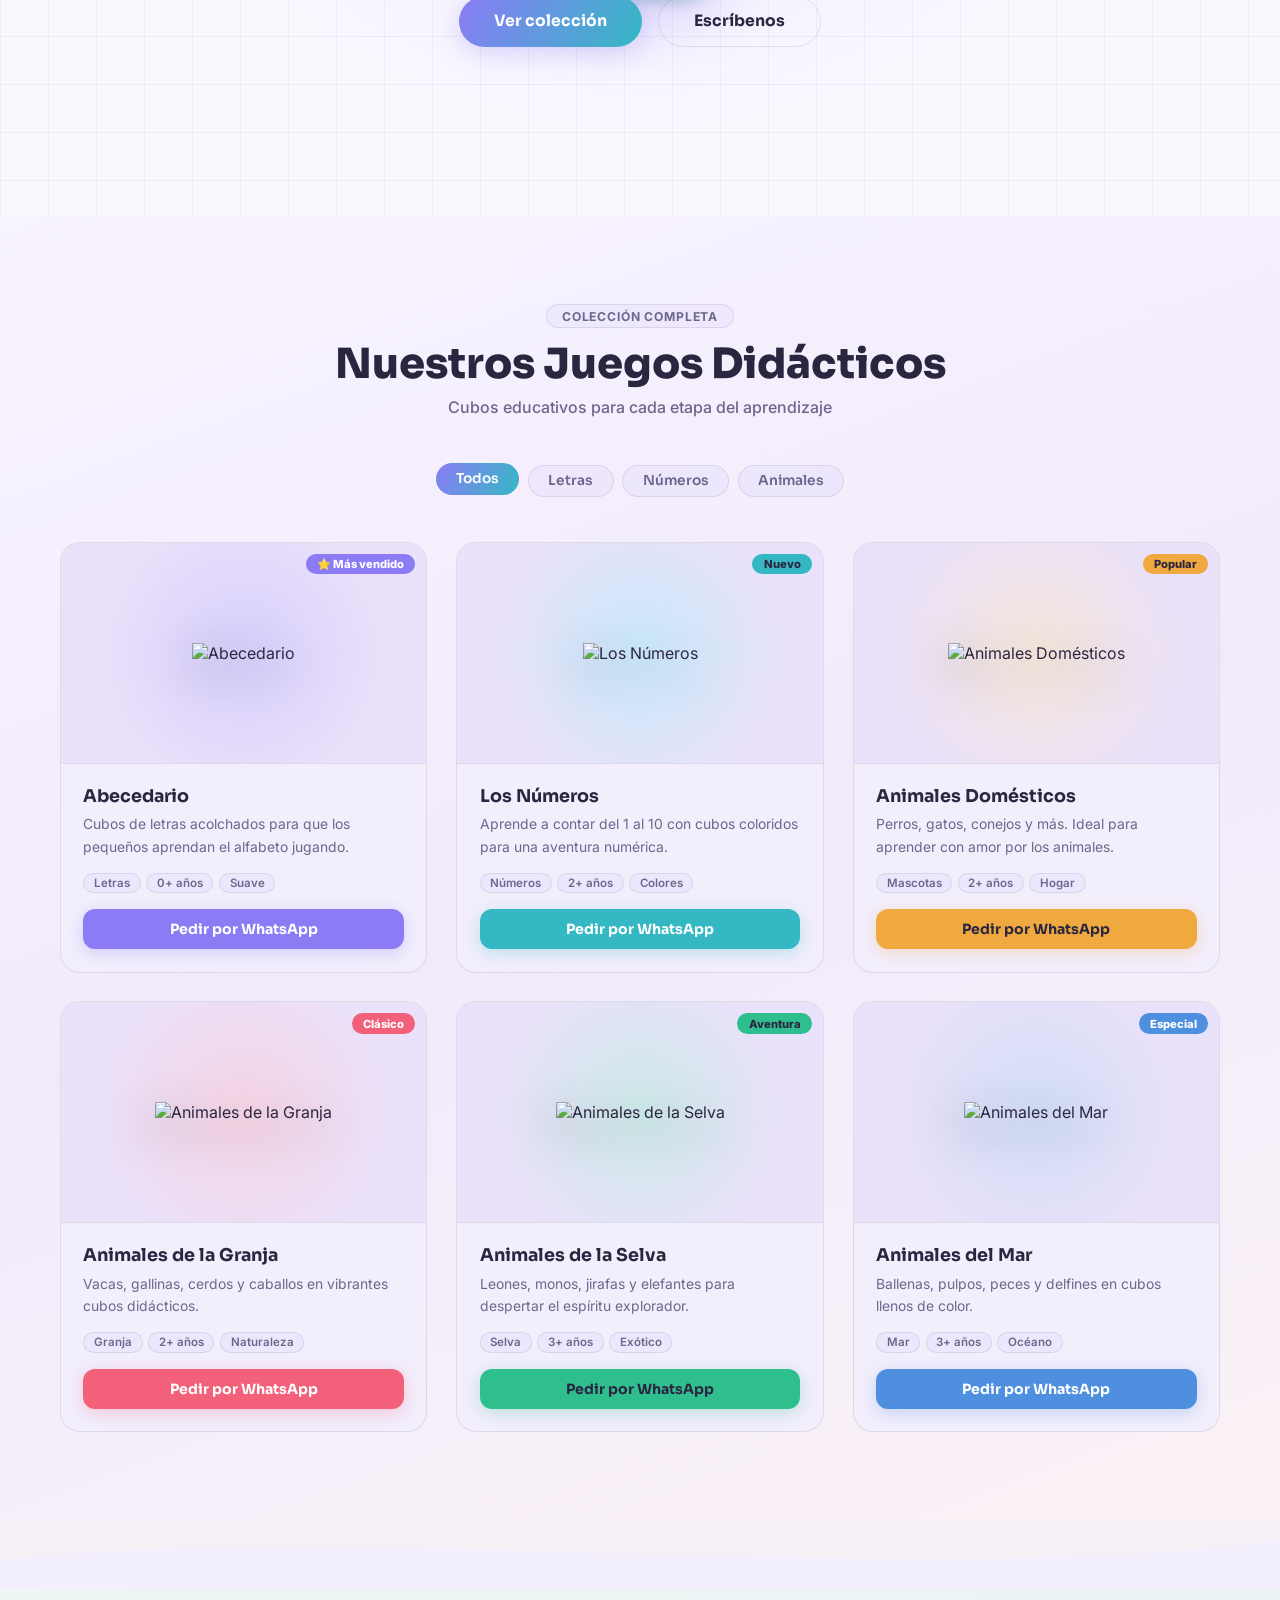
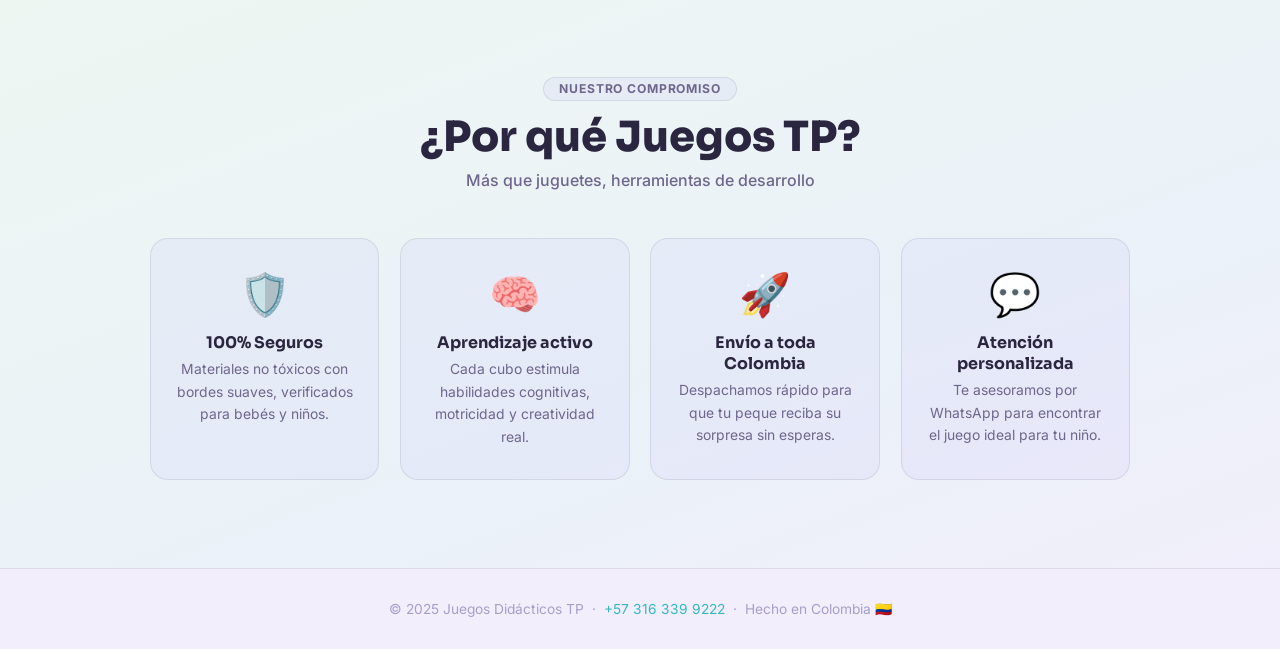
==== commit 25b1e7ca: "index.html" ====
--- a/index.html
+++ b/index.html
@@ -1192,7 +1192,7 @@
             <span class="pz-word em-word" style="--wx:-100px;--wy:100px;--wr:-14deg;--wd:.65s;">pantalla?</span>
           </div>
           <div class="pz-line pz-h1" style="margin-top:.5rem;">
-            <span class="pz-word em-word" style="--wx:-40px;--wy:60px;--wr:-6deg;--wd:.0s;">Toby</span>
+            <span class="pz-word em-word" style="--wx:-40px;--wy:60px;--wr:-6deg;--wd:.0s;">Cubi</span>
             <span class="pz-word" style="--wx:50px;--wy:-50px;--wr:12deg;--wd:.06s;">quiere</span>
             <span class="pz-word" style="--wx:-60px;--wy:40px;--wr:-8deg;--wd:.12s;">mostrarte</span>
             <span class="pz-word" style="--wx:70px;--wy:40px;--wr:10deg;--wd:.18s;">algo...</span>
@@ -1200,7 +1200,7 @@
 
           <!-- Toby, el cachorro guía: la cuerda queda pegada al borde derecho de la caja -->
           <div class="rope-tug-wrap" aria-hidden="true">
-            <img src="[data-uri]" alt="Toby, el perrito guía, jalando una cuerda pegada al borde derecho" class="rope-photo">
+            <img src="[data-uri]" alt="Cubi jalando una cuerda de cubos numéricos" class="rope-photo">
             <div class="rope-swipe-arrows"><span>›</span><span>›</span><span>›</span></div>
           </div>
         </div>
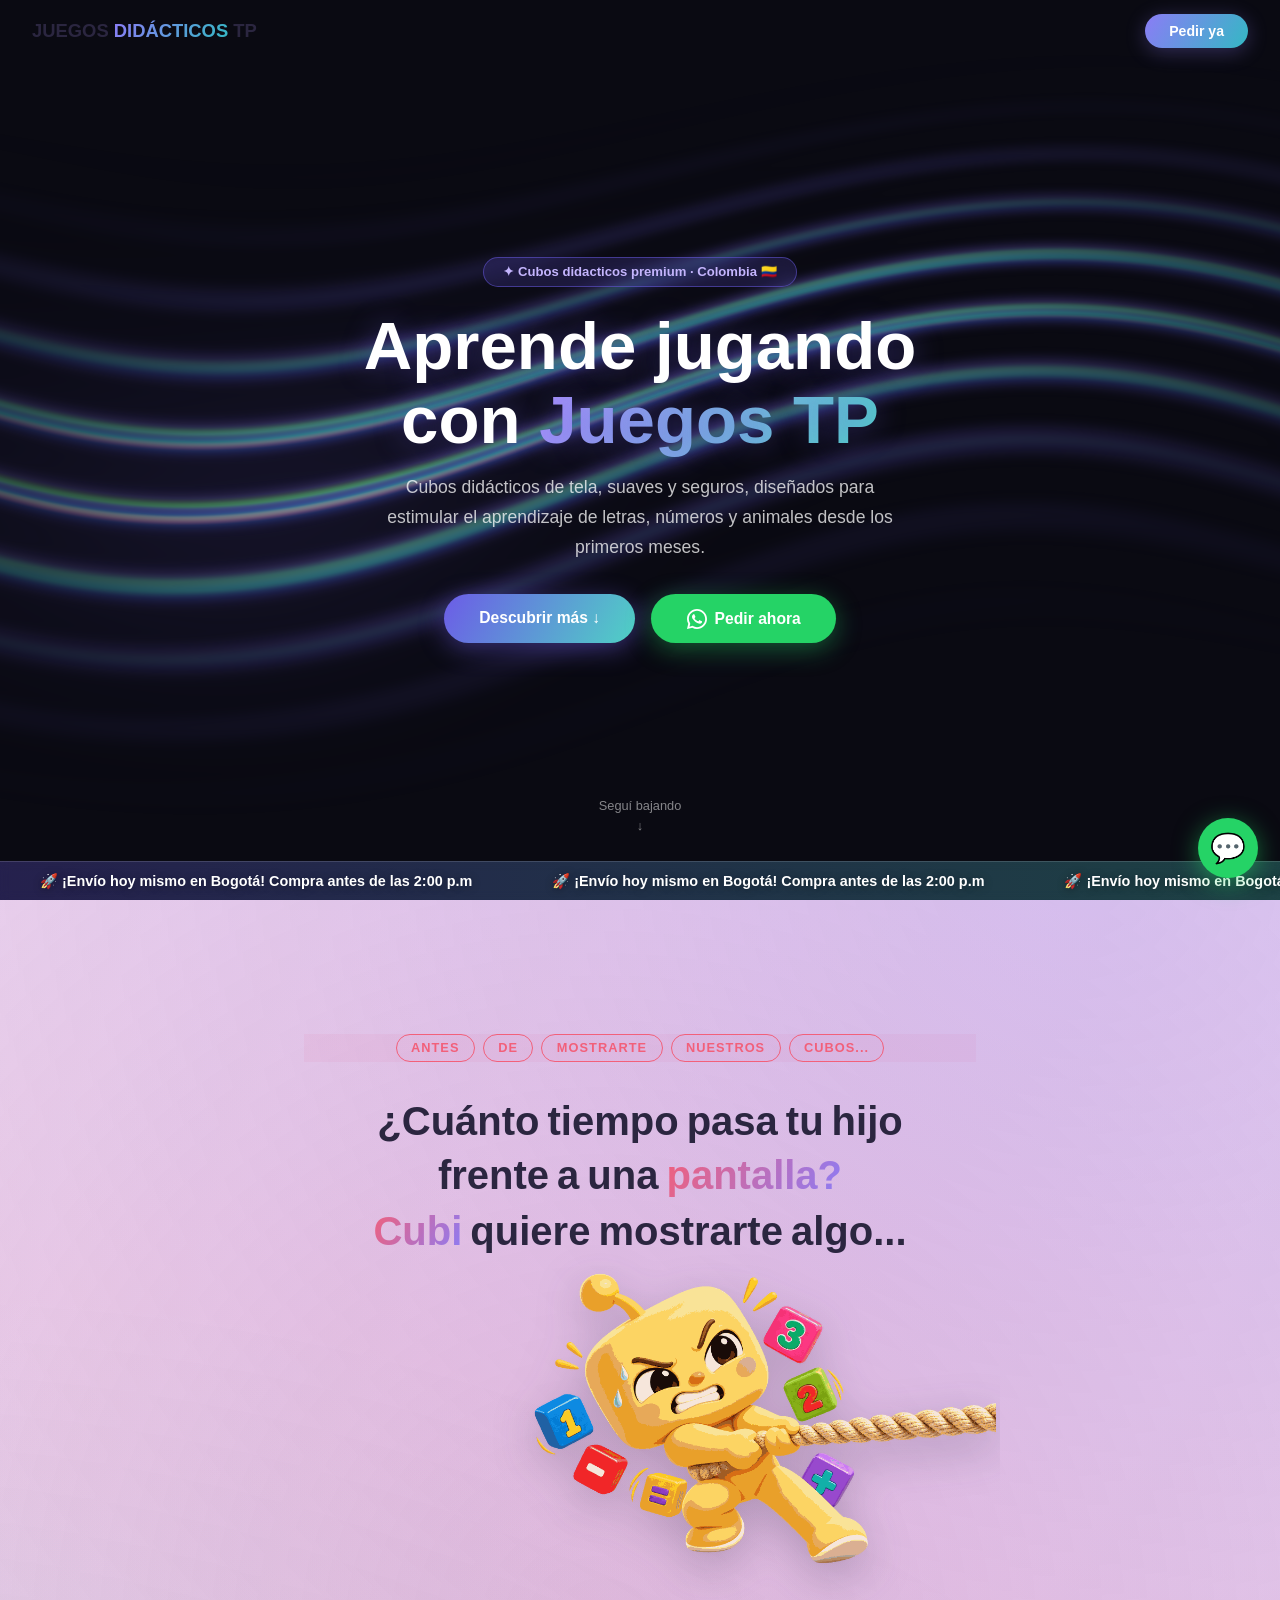
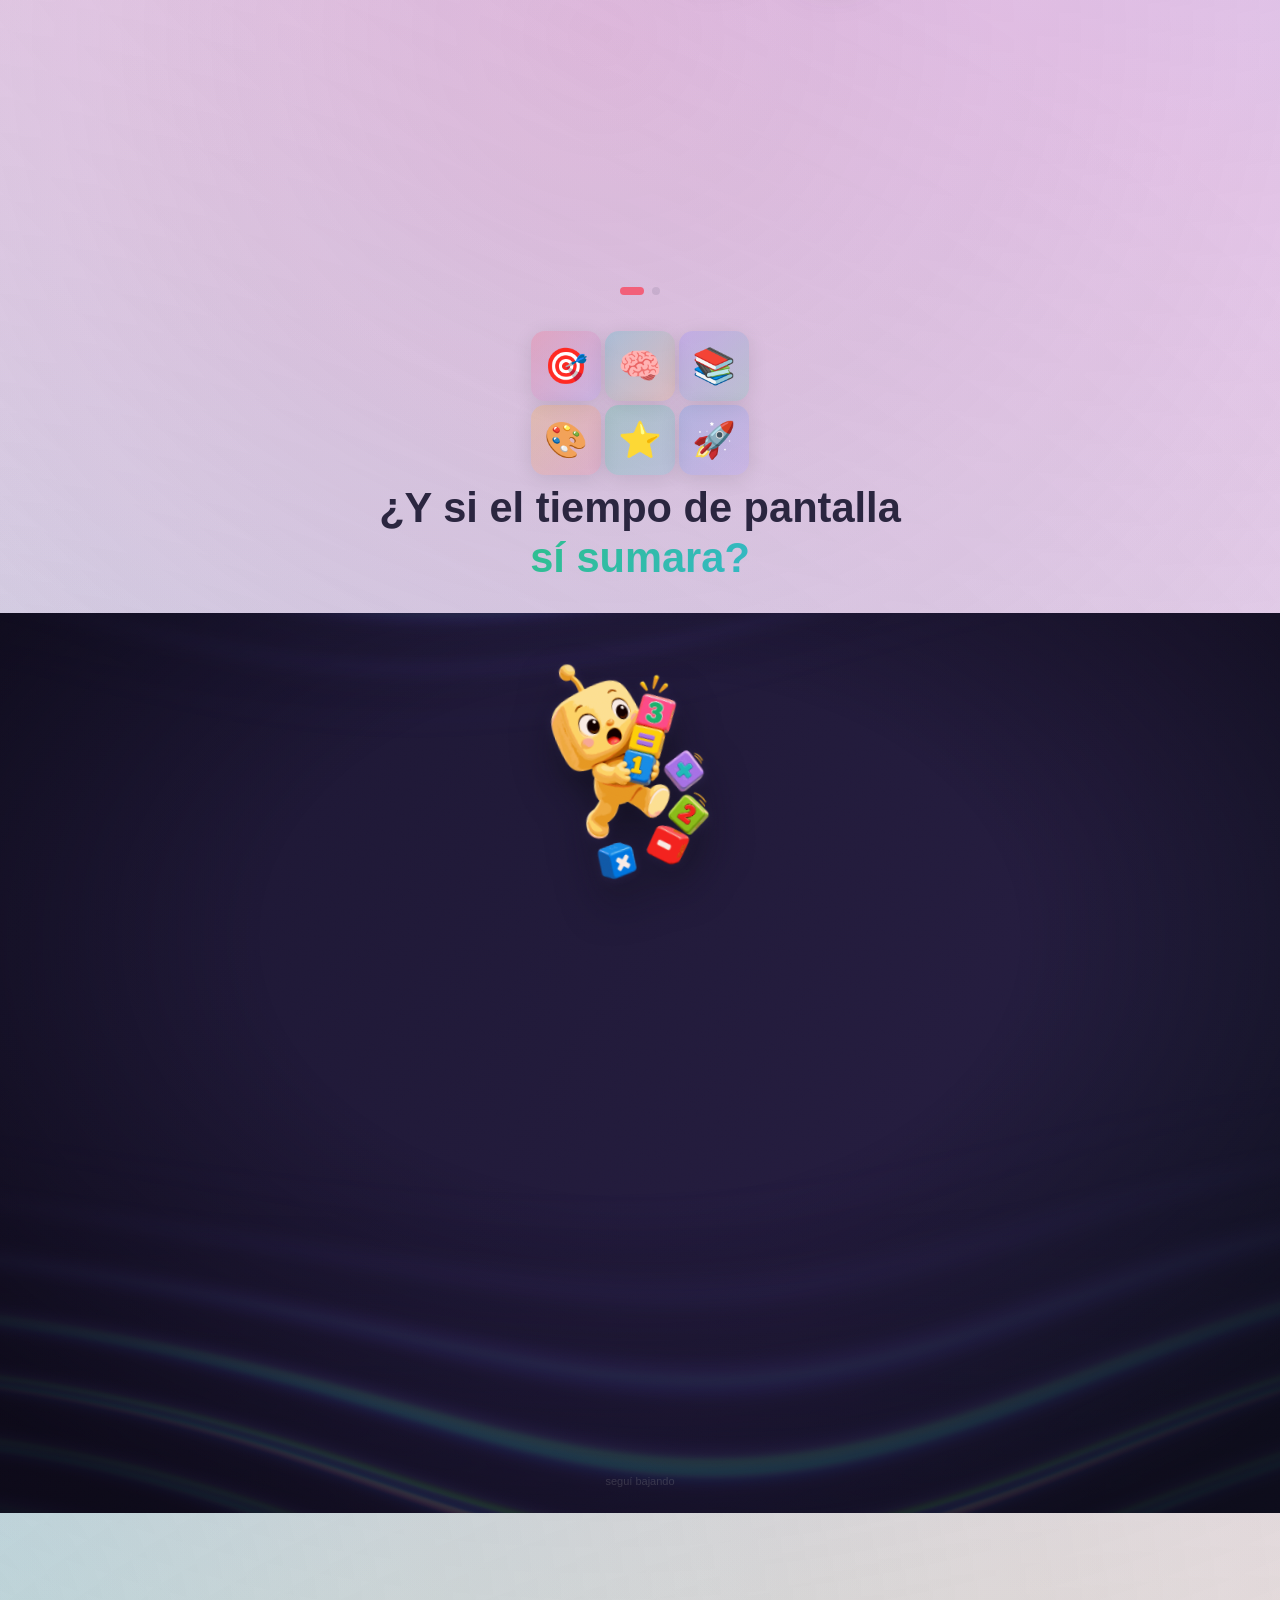
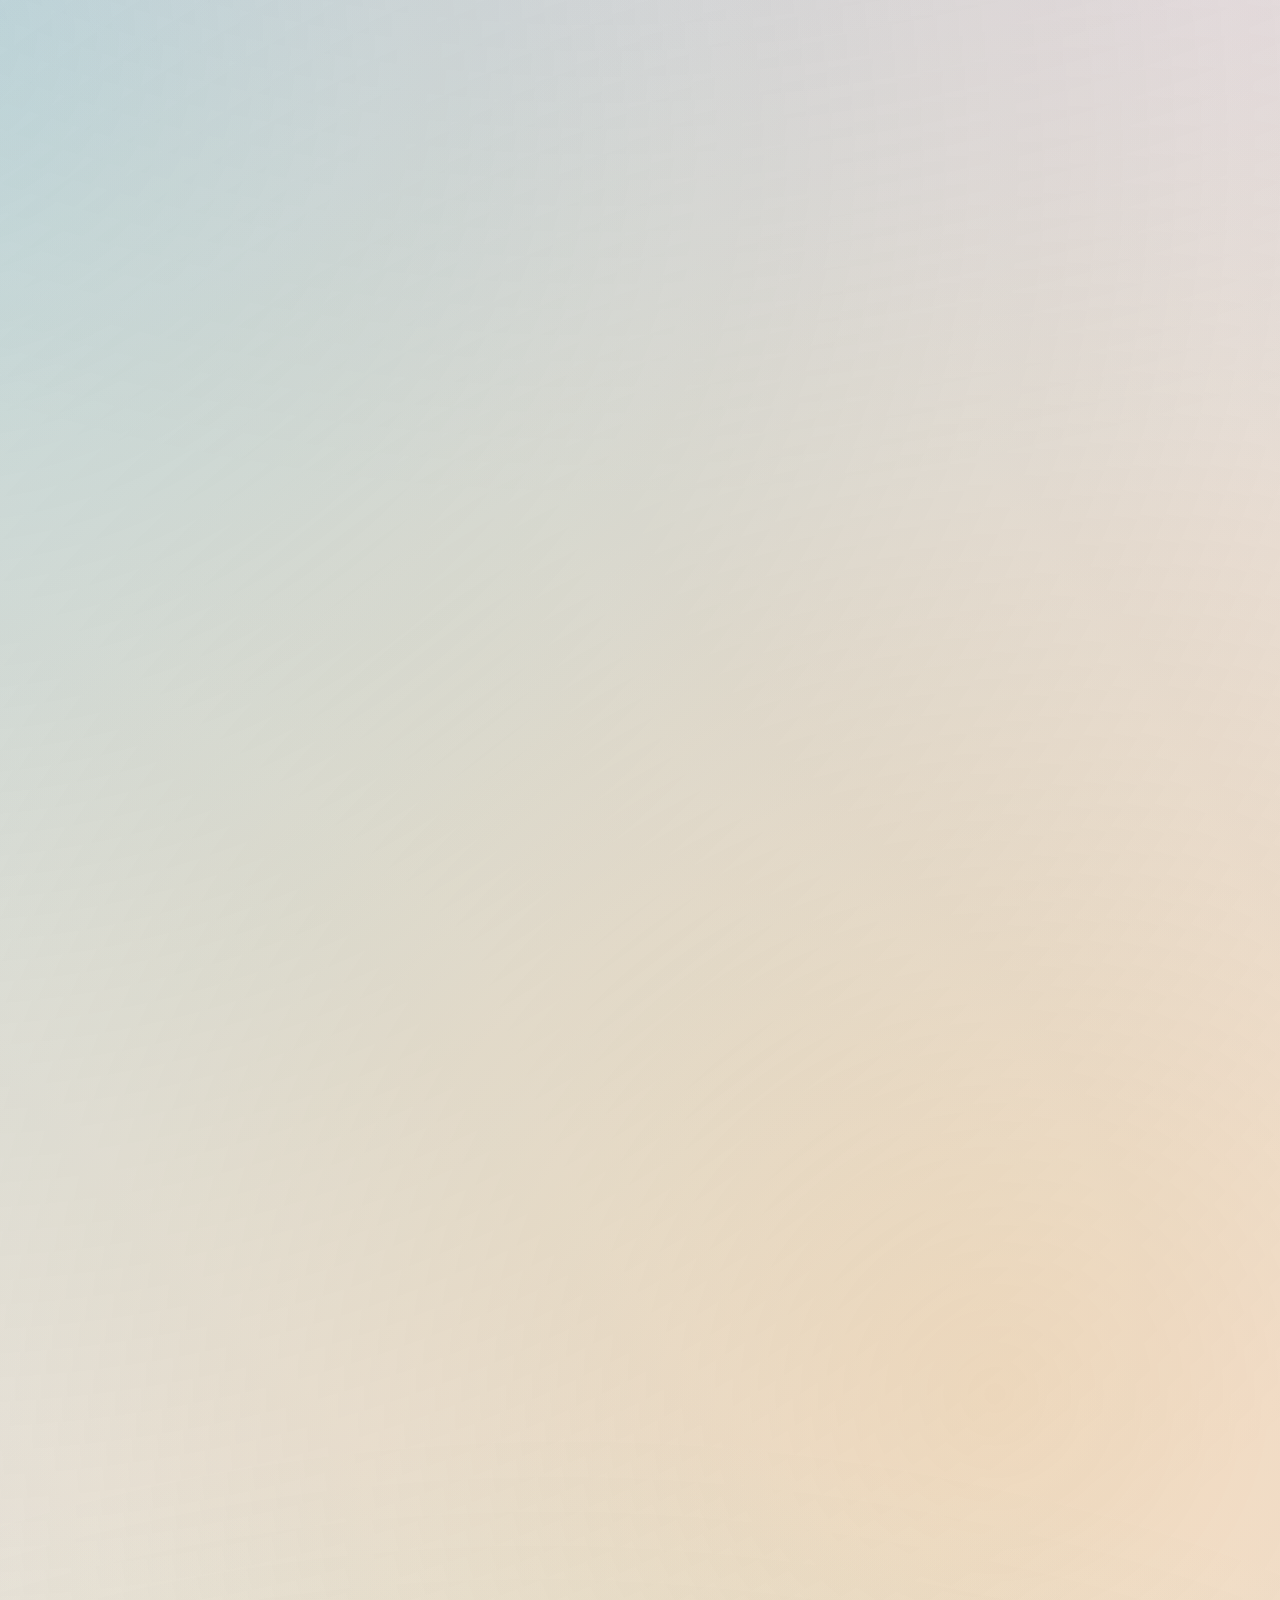
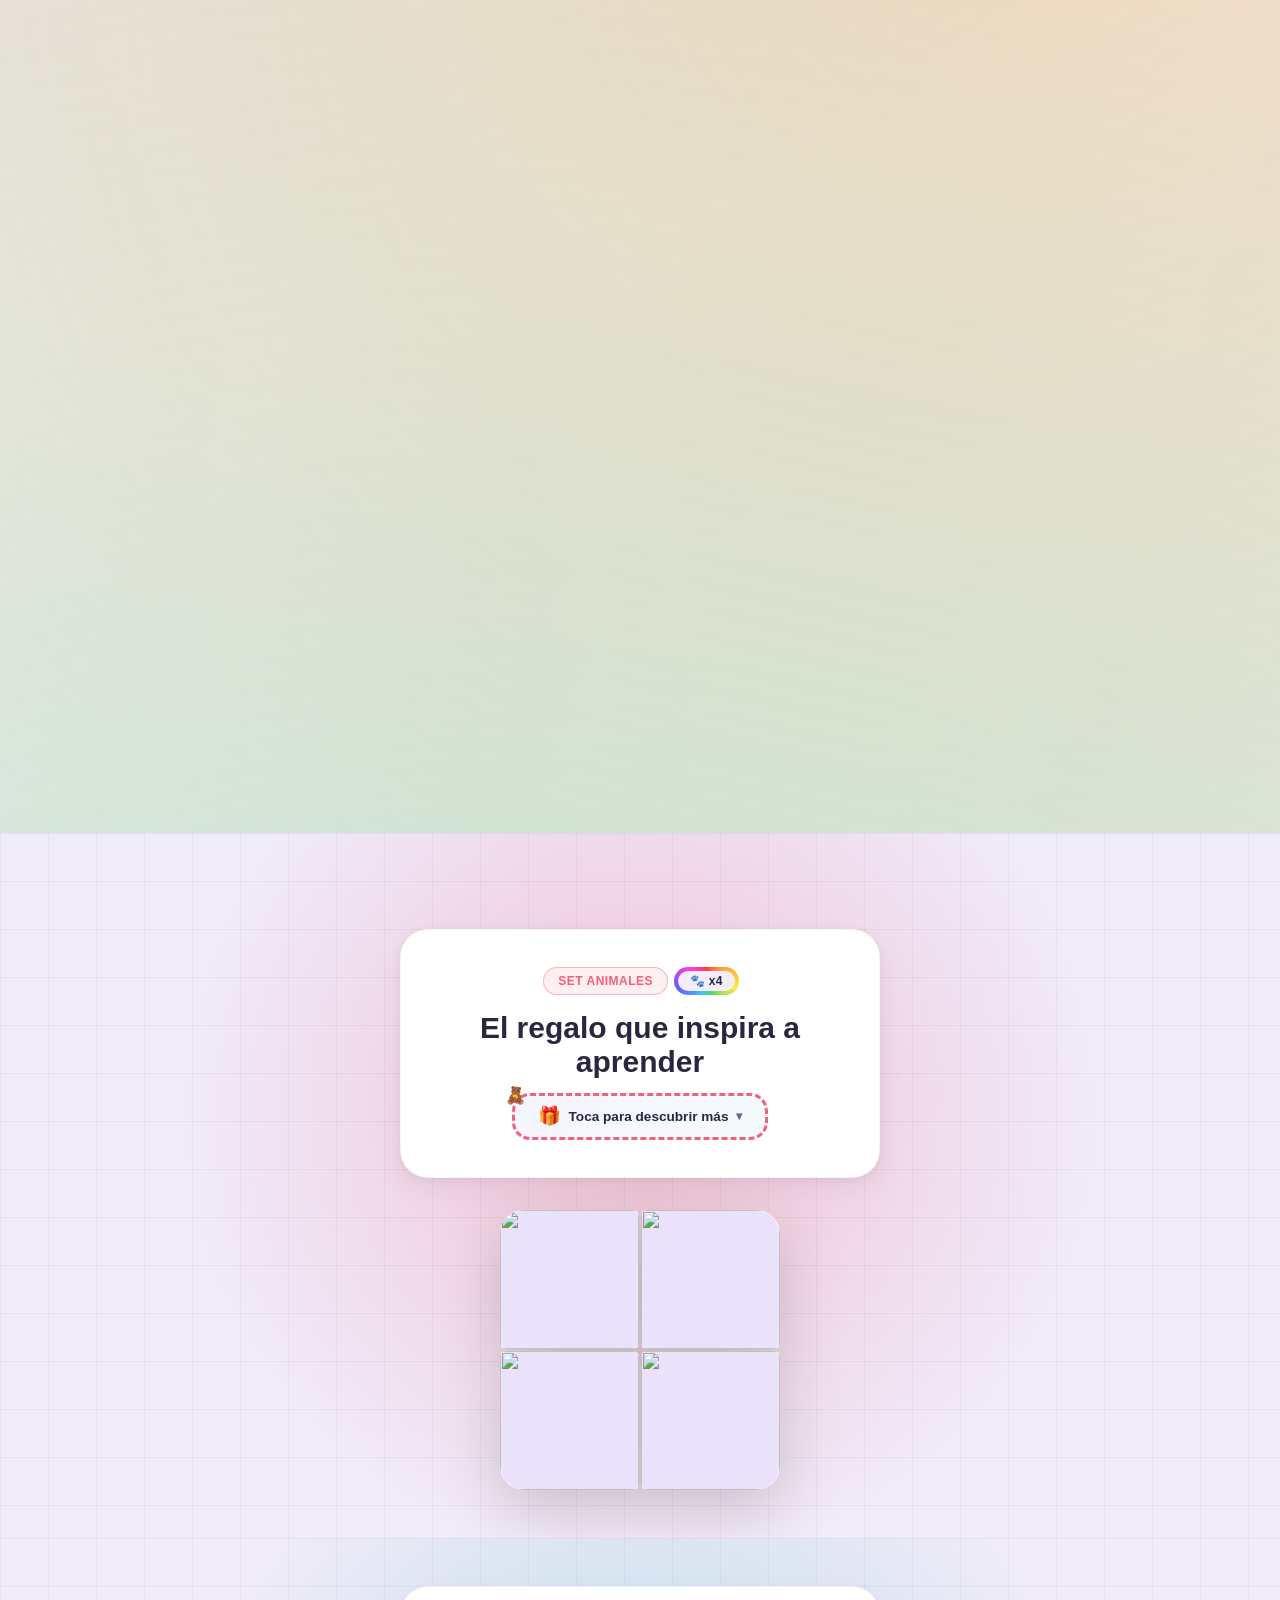
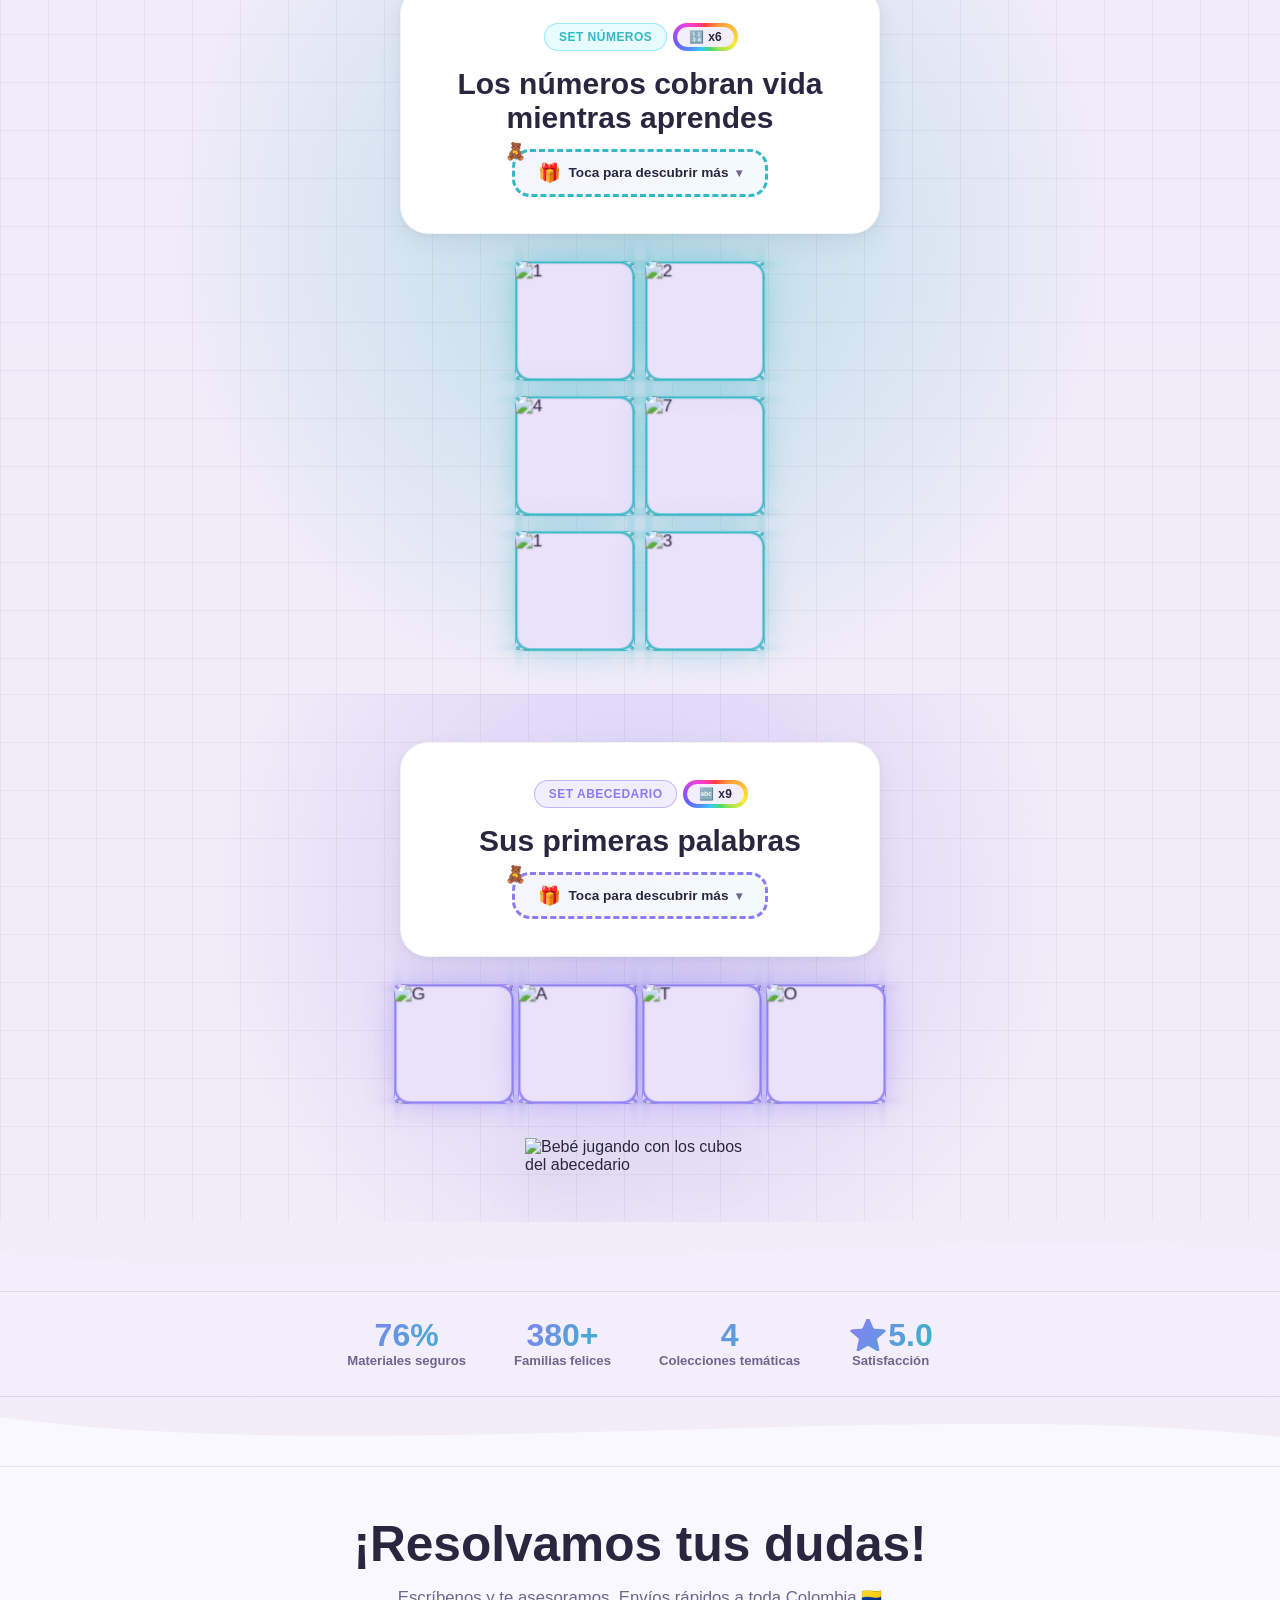
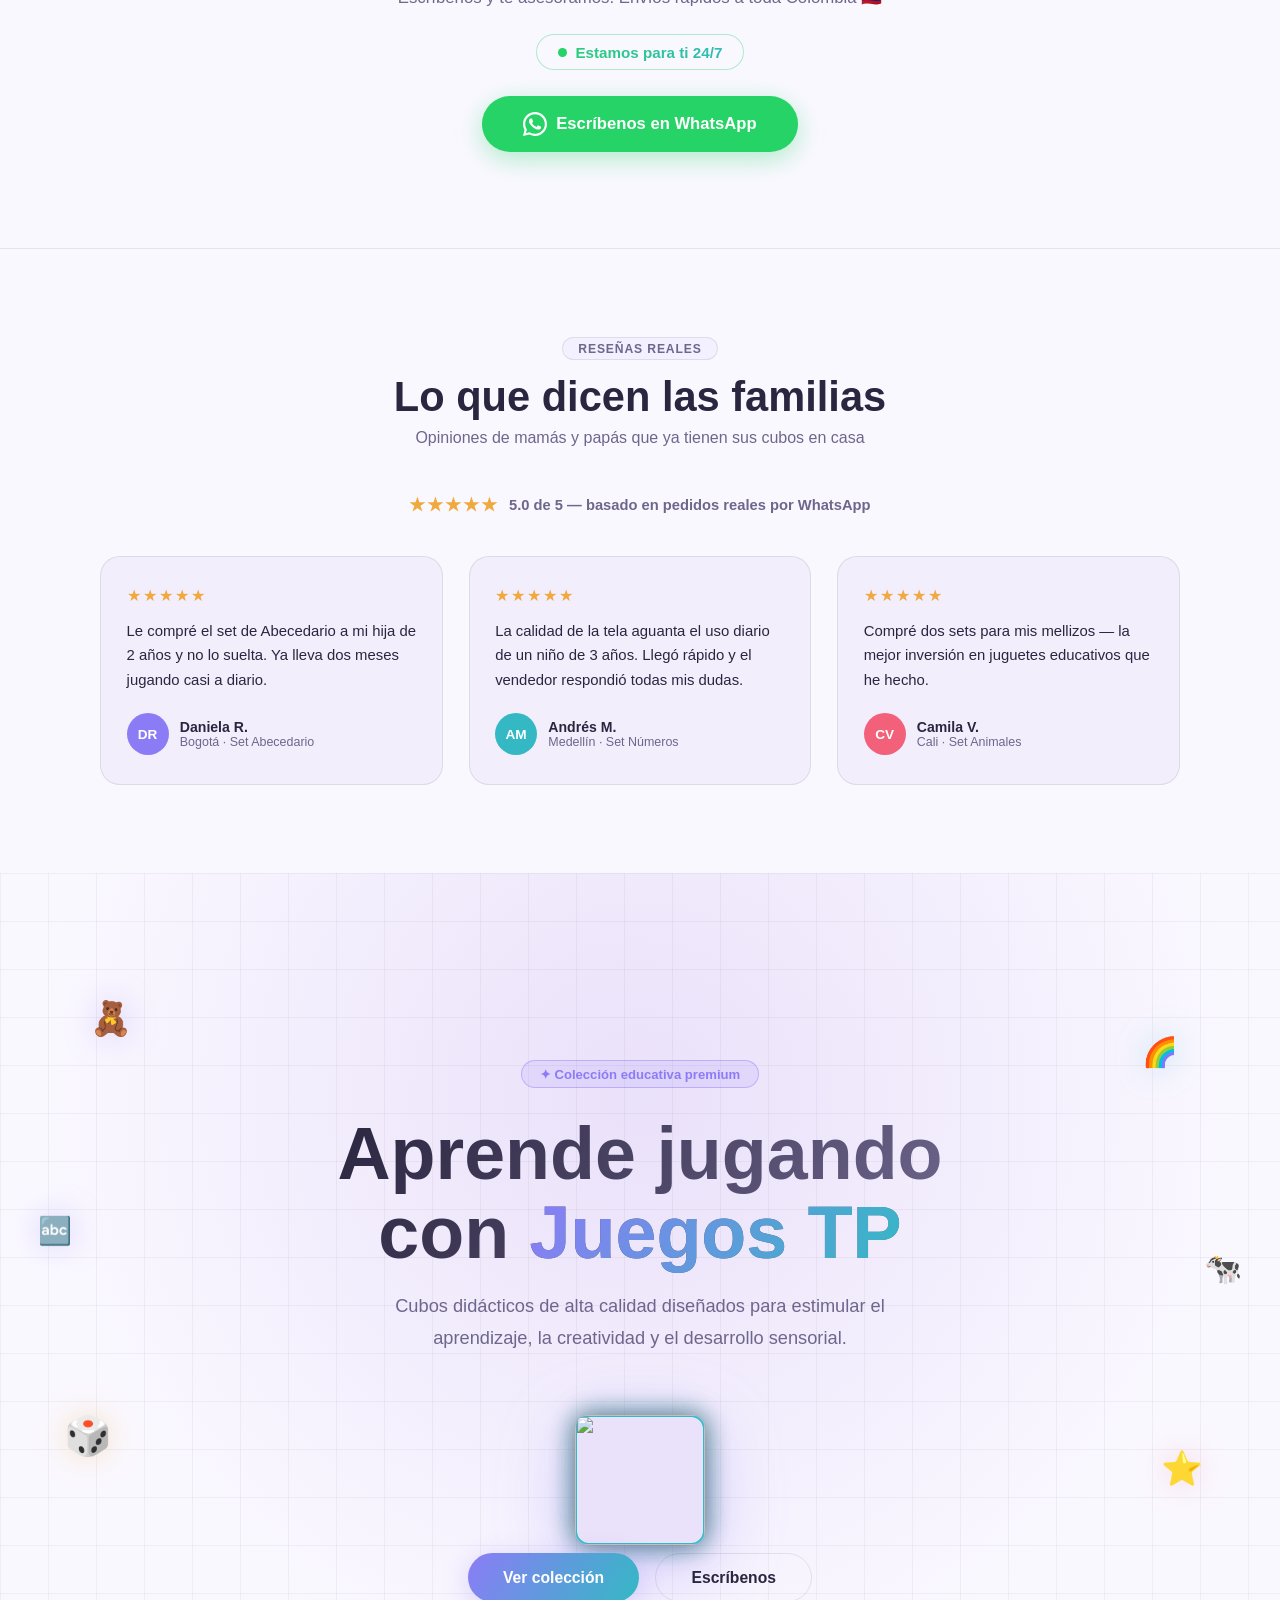
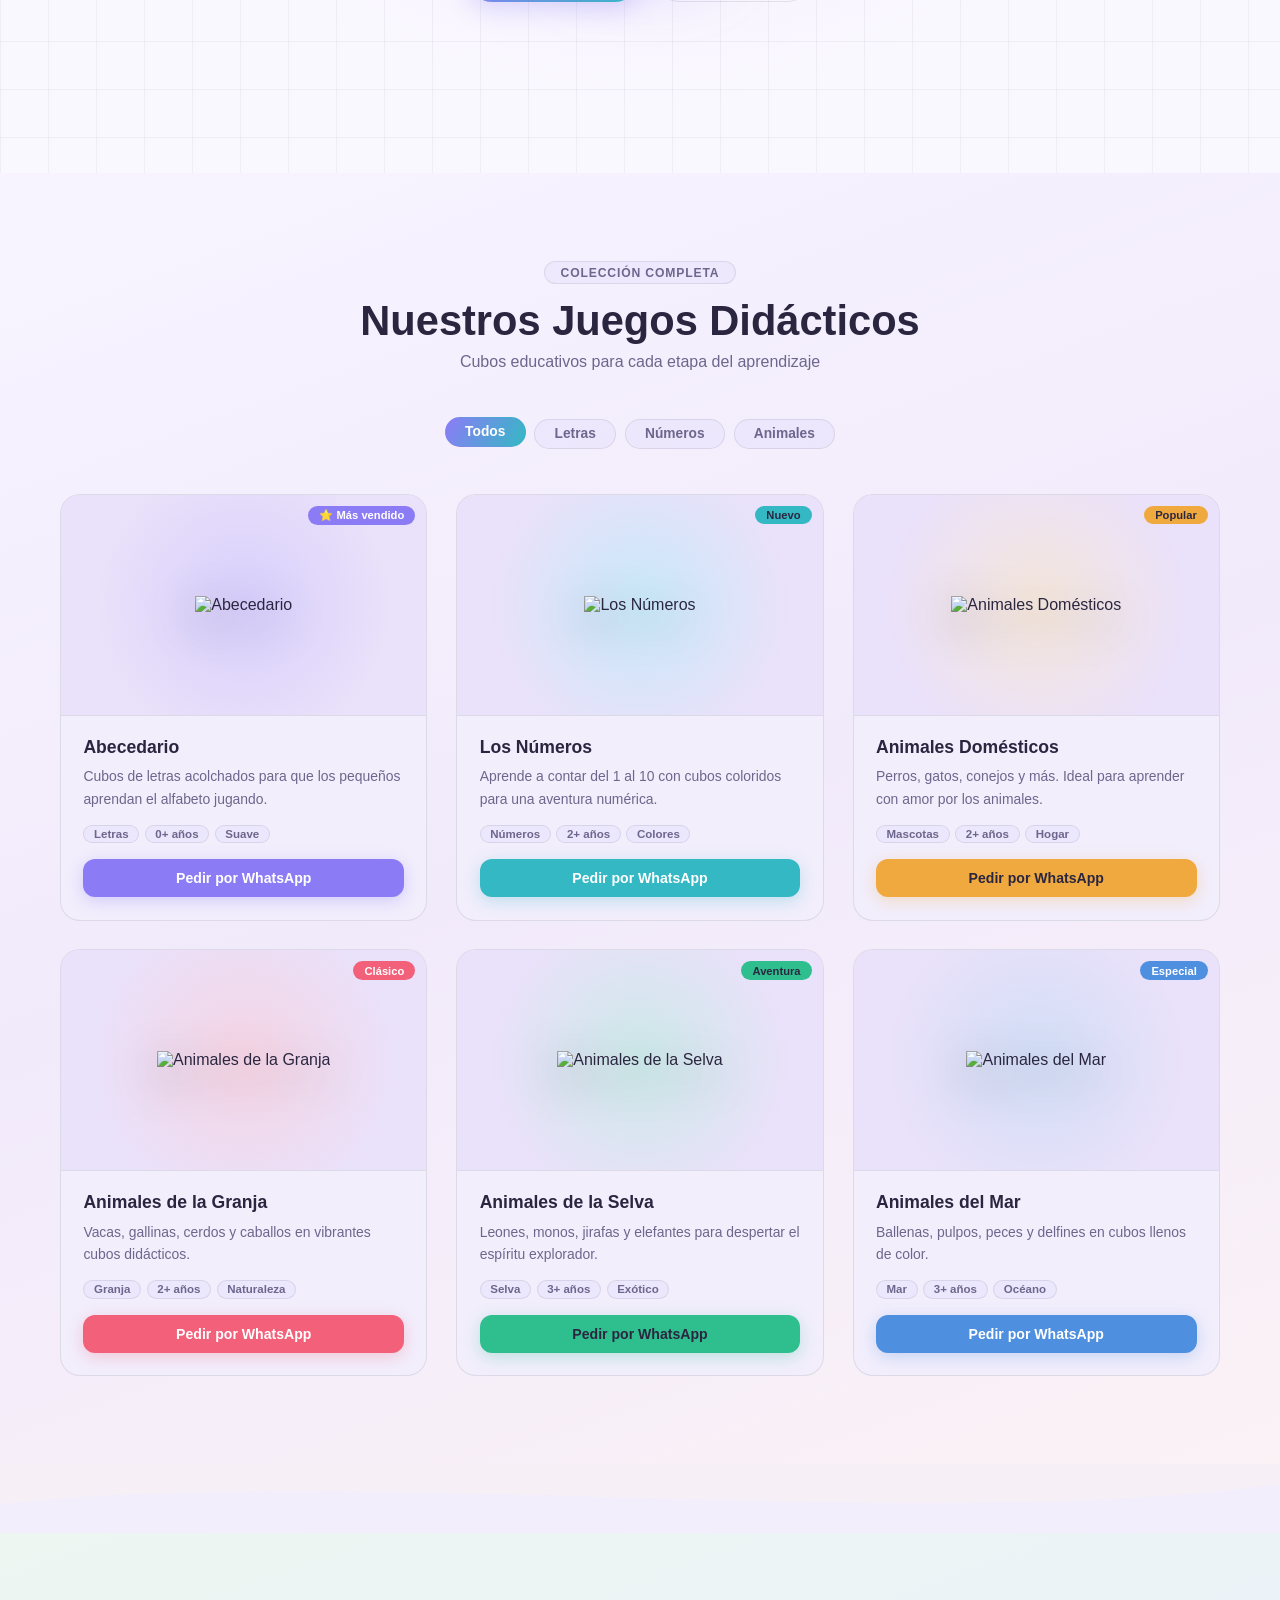
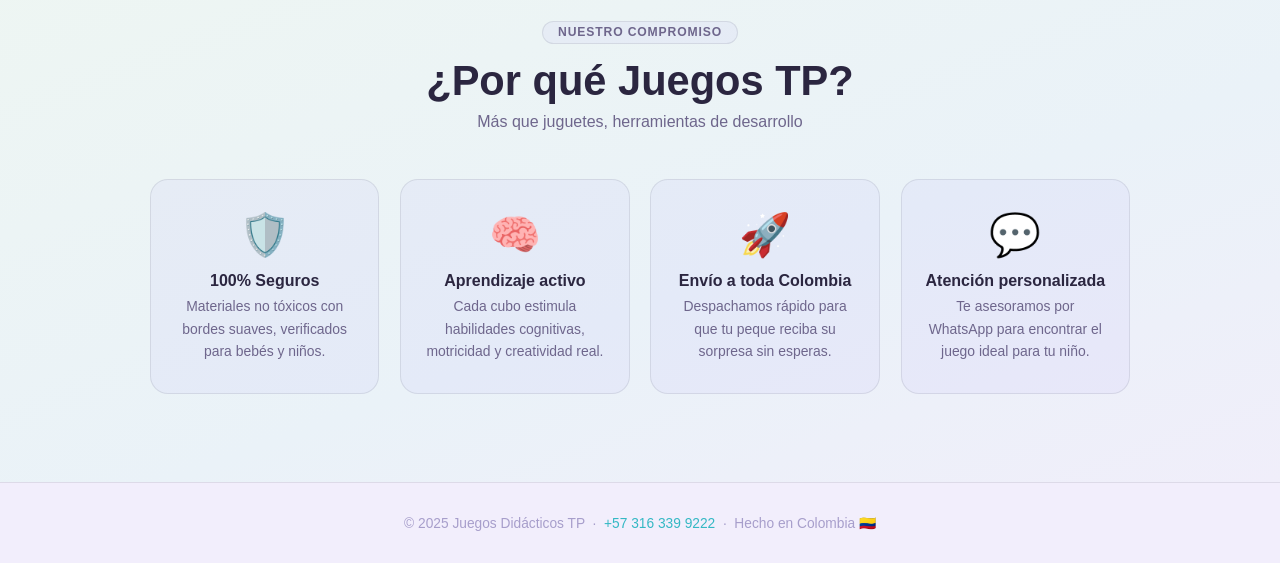
==== commit 7ad67cd2: "Add files via upload" ====
--- a/index.html
+++ b/index.html
@@ -2,6 +2,9 @@
 <html lang="es">
 <head>
   <meta charset="UTF-8" />
+  <meta http-equiv="Content-Security-Policy" content="default-src 'self'; script-src 'self' 'unsafe-inline'; style-src 'self' 'unsafe-inline' https://fonts.googleapis.com; font-src https://fonts.gstatic.com; img-src 'self' https://juegosdidacticostp.com data: blob:; media-src 'self' https://juegosdidacticostp.com; connect-src 'none'; object-src 'none'; frame-src 'none'; base-uri 'self'; form-action 'none'; upgrade-insecure-requests" />
+  <meta name="referrer" content="strict-origin-when-cross-origin" />
+  <meta name="format-detection" content="telephone=no" />
   <meta name="viewport" content="width=device-width, initial-scale=1.0" />
   <title>Juegos Didácticos TP</title>
   <meta name="description" content="Cubos didácticos de alta calidad para aprender jugando: Abecedario, Números y Animales. Envíos a toda Colombia." />
@@ -1589,12 +1592,12 @@
     <button class="tab" onclick="filterCards('animales',this)">Animales</button>
   </div>
   <div class="products-grid">
-    <div class="product-card" data-cat="letras"><div class="card-img-box acc-violet"><img src="https://juegosdidacticostp.com/abecedario.png" alt="Abecedario" loading="lazy"/><span class="card-badge badge-violet">⭐ Más vendido</span></div><div class="card-body"><h3>Abecedario</h3><p>Cubos de letras acolchados para que los pequeños aprendan el alfabeto jugando.</p><div class="tag-row"><span class="pill-tag">Letras</span><span class="pill-tag">0+ años</span><span class="pill-tag">Suave</span></div><a href="https://wa.me/573163399222?text=Hola!%20Me%20interesa%20el%20Abecedario" class="card-btn btn-violet" target="_blank">Pedir por WhatsApp</a></div></div>
-    <div class="product-card" data-cat="numeros"><div class="card-img-box acc-cyan"><img src="https://juegosdidacticostp.com/numeros.png" alt="Los Números" loading="lazy"/><span class="card-badge badge-cyan">Nuevo</span></div><div class="card-body"><h3>Los Números</h3><p>Aprende a contar del 1 al 10 con cubos coloridos para una aventura numérica.</p><div class="tag-row"><span class="pill-tag">Números</span><span class="pill-tag">2+ años</span><span class="pill-tag">Colores</span></div><a href="https://wa.me/573163399222?text=Hola!%20Me%20interesa%20Los%20N%C3%BAmeros" class="card-btn btn-cyan" target="_blank">Pedir por WhatsApp</a></div></div>
-    <div class="product-card" data-cat="animales"><div class="card-img-box acc-gold"><img src="https://juegosdidacticostp.com/animales%20domesticos.png" alt="Animales Domésticos" loading="lazy"/><span class="card-badge badge-gold">Popular</span></div><div class="card-body"><h3>Animales Domésticos</h3><p>Perros, gatos, conejos y más. Ideal para aprender con amor por los animales.</p><div class="tag-row"><span class="pill-tag">Mascotas</span><span class="pill-tag">2+ años</span><span class="pill-tag">Hogar</span></div><a href="https://wa.me/573163399222?text=Hola!%20Me%20interesa%20Animales%20Dom%C3%A9sticos" class="card-btn btn-gold" target="_blank">Pedir por WhatsApp</a></div></div>
-    <div class="product-card" data-cat="animales"><div class="card-img-box acc-coral"><img src="https://juegosdidacticostp.com/animales de la granja.png" alt="Animales de la Granja" loading="lazy"/><span class="card-badge badge-coral">Clásico</span></div><div class="card-body"><h3>Animales de la Granja</h3><p>Vacas, gallinas, cerdos y caballos en vibrantes cubos didácticos.</p><div class="tag-row"><span class="pill-tag">Granja</span><span class="pill-tag">2+ años</span><span class="pill-tag">Naturaleza</span></div><a href="https://wa.me/573163399222?text=Hola!%20Me%20interesa%20Animales%20de%20la%20Granja" class="card-btn btn-coral" target="_blank">Pedir por WhatsApp</a></div></div>
-    <div class="product-card" data-cat="animales"><div class="card-img-box acc-mint"><img src="https://juegosdidacticostp.com/animales de la selva.png" alt="Animales de la Selva" loading="lazy"/><span class="card-badge badge-mint">Aventura</span></div><div class="card-body"><h3>Animales de la Selva</h3><p>Leones, monos, jirafas y elefantes para despertar el espíritu explorador.</p><div class="tag-row"><span class="pill-tag">Selva</span><span class="pill-tag">3+ años</span><span class="pill-tag">Exótico</span></div><a href="https://wa.me/573163399222?text=Hola!%20Me%20interesa%20Animales%20de%20la%20Selva" class="card-btn btn-mint" target="_blank">Pedir por WhatsApp</a></div></div>
-    <div class="product-card" data-cat="animales"><div class="card-img-box acc-ocean"><img src="https://juegosdidacticostp.com/animales del mar.png" alt="Animales del Mar" loading="lazy"/><span class="card-badge badge-ocean">Especial</span></div><div class="card-body"><h3>Animales del Mar</h3><p>Ballenas, pulpos, peces y delfines en cubos llenos de color.</p><div class="tag-row"><span class="pill-tag">Mar</span><span class="pill-tag">3+ años</span><span class="pill-tag">Océano</span></div><a href="https://wa.me/573163399222?text=Hola!%20Me%20interesa%20Animales%20del%20Mar" class="card-btn btn-ocean" target="_blank">Pedir por WhatsApp</a></div></div>
+    <div class="product-card" data-cat="letras"><div class="card-img-box acc-violet"><img src="https://juegosdidacticostp.com/abecedario.png" alt="Abecedario" loading="lazy"/><span class="card-badge badge-violet">⭐ Más vendido</span></div><div class="card-body"><h3>Abecedario</h3><p>Cubos de letras acolchados para que los pequeños aprendan el alfabeto jugando.</p><div class="tag-row"><span class="pill-tag">Letras</span><span class="pill-tag">0+ años</span><span class="pill-tag">Suave</span></div><a href="https://wa.me/573163399222?text=Hola!%20Me%20interesa%20el%20Abecedario" class="card-btn btn-violet" target="_blank" rel="noopener noreferrer">Pedir por WhatsApp</a></div></div>
+    <div class="product-card" data-cat="numeros"><div class="card-img-box acc-cyan"><img src="https://juegosdidacticostp.com/numeros.png" alt="Los Números" loading="lazy"/><span class="card-badge badge-cyan">Nuevo</span></div><div class="card-body"><h3>Los Números</h3><p>Aprende a contar del 1 al 10 con cubos coloridos para una aventura numérica.</p><div class="tag-row"><span class="pill-tag">Números</span><span class="pill-tag">2+ años</span><span class="pill-tag">Colores</span></div><a href="https://wa.me/573163399222?text=Hola!%20Me%20interesa%20Los%20N%C3%BAmeros" class="card-btn btn-cyan" target="_blank" rel="noopener noreferrer">Pedir por WhatsApp</a></div></div>
+    <div class="product-card" data-cat="animales"><div class="card-img-box acc-gold"><img src="https://juegosdidacticostp.com/animales%20domesticos.png" alt="Animales Domésticos" loading="lazy"/><span class="card-badge badge-gold">Popular</span></div><div class="card-body"><h3>Animales Domésticos</h3><p>Perros, gatos, conejos y más. Ideal para aprender con amor por los animales.</p><div class="tag-row"><span class="pill-tag">Mascotas</span><span class="pill-tag">2+ años</span><span class="pill-tag">Hogar</span></div><a href="https://wa.me/573163399222?text=Hola!%20Me%20interesa%20Animales%20Dom%C3%A9sticos" class="card-btn btn-gold" target="_blank" rel="noopener noreferrer">Pedir por WhatsApp</a></div></div>
+    <div class="product-card" data-cat="animales"><div class="card-img-box acc-coral"><img src="https://juegosdidacticostp.com/animales de la granja.png" alt="Animales de la Granja" loading="lazy"/><span class="card-badge badge-coral">Clásico</span></div><div class="card-body"><h3>Animales de la Granja</h3><p>Vacas, gallinas, cerdos y caballos en vibrantes cubos didácticos.</p><div class="tag-row"><span class="pill-tag">Granja</span><span class="pill-tag">2+ años</span><span class="pill-tag">Naturaleza</span></div><a href="https://wa.me/573163399222?text=Hola!%20Me%20interesa%20Animales%20de%20la%20Granja" class="card-btn btn-coral" target="_blank" rel="noopener noreferrer">Pedir por WhatsApp</a></div></div>
+    <div class="product-card" data-cat="animales"><div class="card-img-box acc-mint"><img src="https://juegosdidacticostp.com/animales de la selva.png" alt="Animales de la Selva" loading="lazy"/><span class="card-badge badge-mint">Aventura</span></div><div class="card-body"><h3>Animales de la Selva</h3><p>Leones, monos, jirafas y elefantes para despertar el espíritu explorador.</p><div class="tag-row"><span class="pill-tag">Selva</span><span class="pill-tag">3+ años</span><span class="pill-tag">Exótico</span></div><a href="https://wa.me/573163399222?text=Hola!%20Me%20interesa%20Animales%20de%20la%20Selva" class="card-btn btn-mint" target="_blank" rel="noopener noreferrer">Pedir por WhatsApp</a></div></div>
+    <div class="product-card" data-cat="animales"><div class="card-img-box acc-ocean"><img src="https://juegosdidacticostp.com/animales del mar.png" alt="Animales del Mar" loading="lazy"/><span class="card-badge badge-ocean">Especial</span></div><div class="card-body"><h3>Animales del Mar</h3><p>Ballenas, pulpos, peces y delfines en cubos llenos de color.</p><div class="tag-row"><span class="pill-tag">Mar</span><span class="pill-tag">3+ años</span><span class="pill-tag">Océano</span></div><a href="https://wa.me/573163399222?text=Hola!%20Me%20interesa%20Animales%20del%20Mar" class="card-btn btn-ocean" target="_blank" rel="noopener noreferrer">Pedir por WhatsApp</a></div></div>
   </div>
 </section>
 
@@ -2046,8 +2049,8 @@
 })();
 </script>
 
-<script src="https://cdnjs.cloudflare.com/ajax/libs/gsap/3.12.5/gsap.min.js"></script>
-<script src="https://cdnjs.cloudflare.com/ajax/libs/gsap/3.12.5/ScrollTrigger.min.js"></script>
+<script src="js/gsap.min.js"></script>
+<script src="js/ScrollTrigger.min.js"></script>
 <script>
 /* ══ TP LEARNING REVEAL — timeline GSAP + ScrollTrigger, 7 fases ══ */
 (function(){
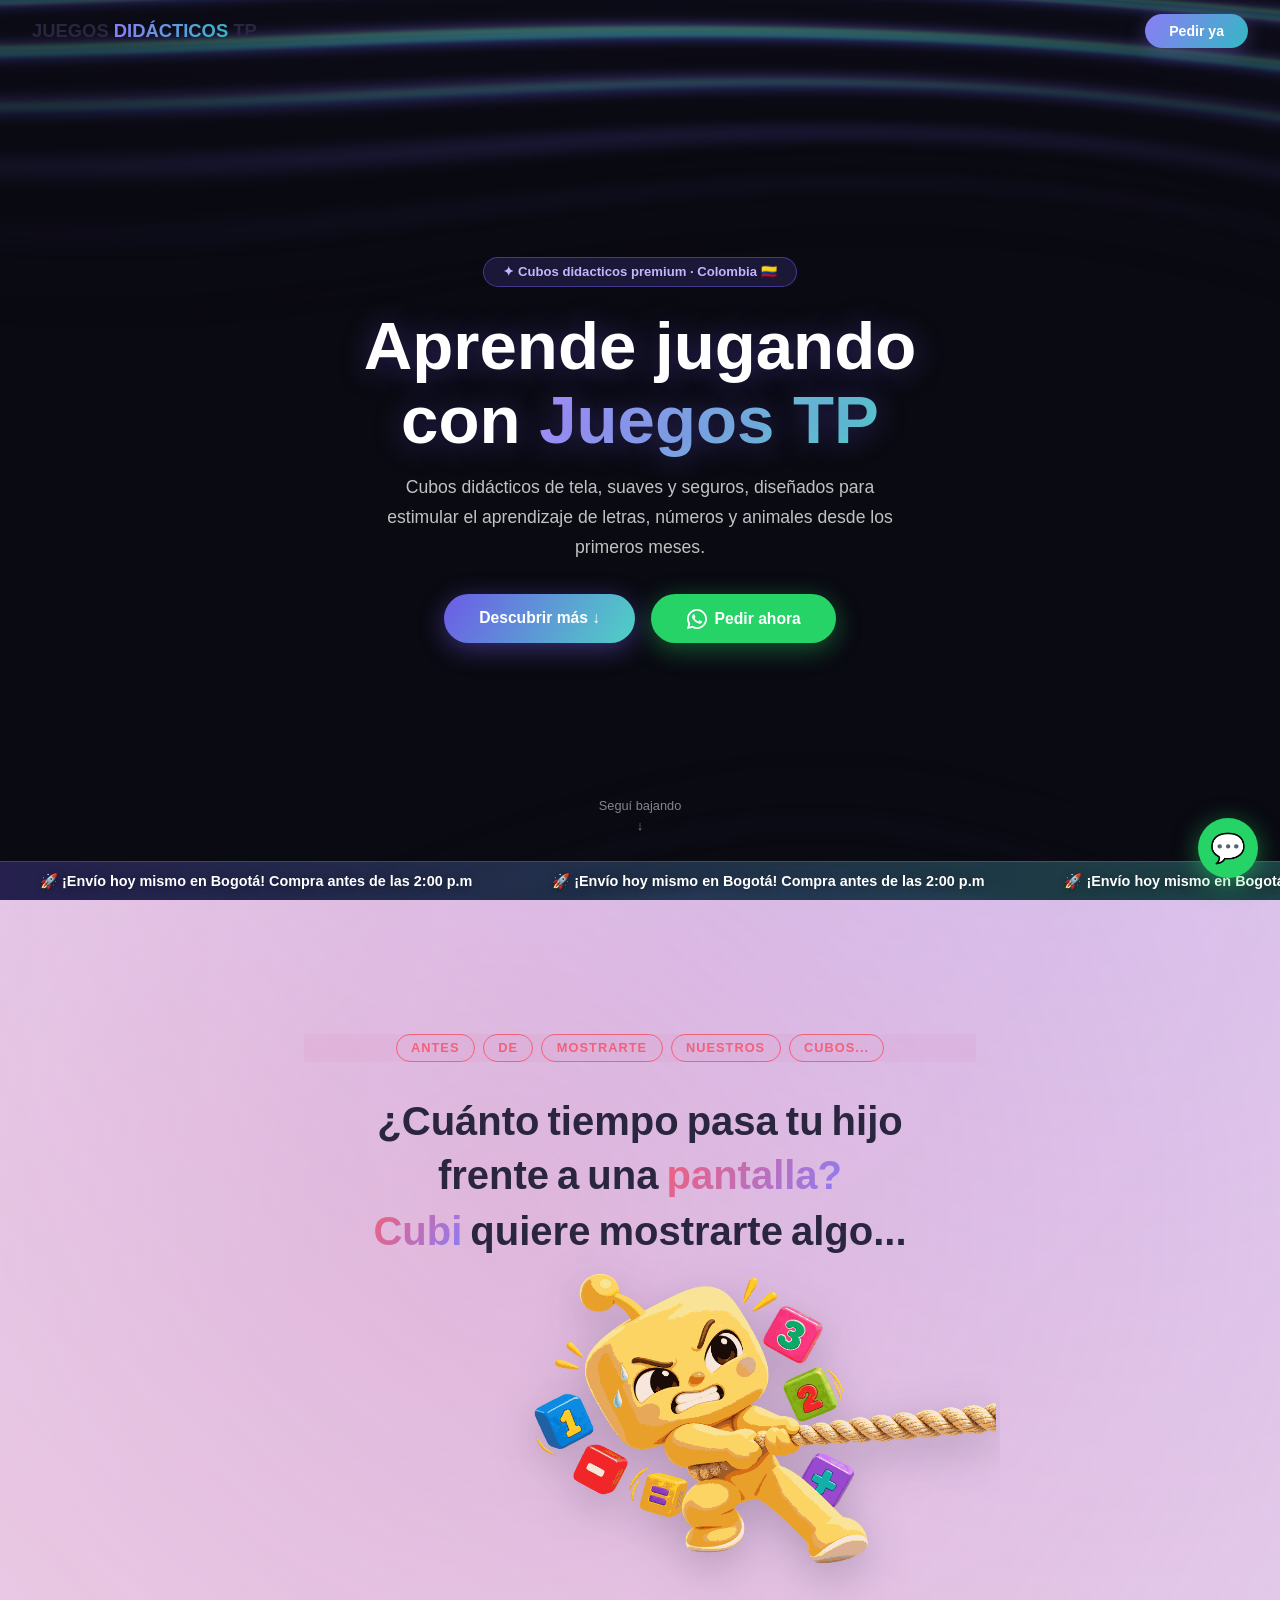
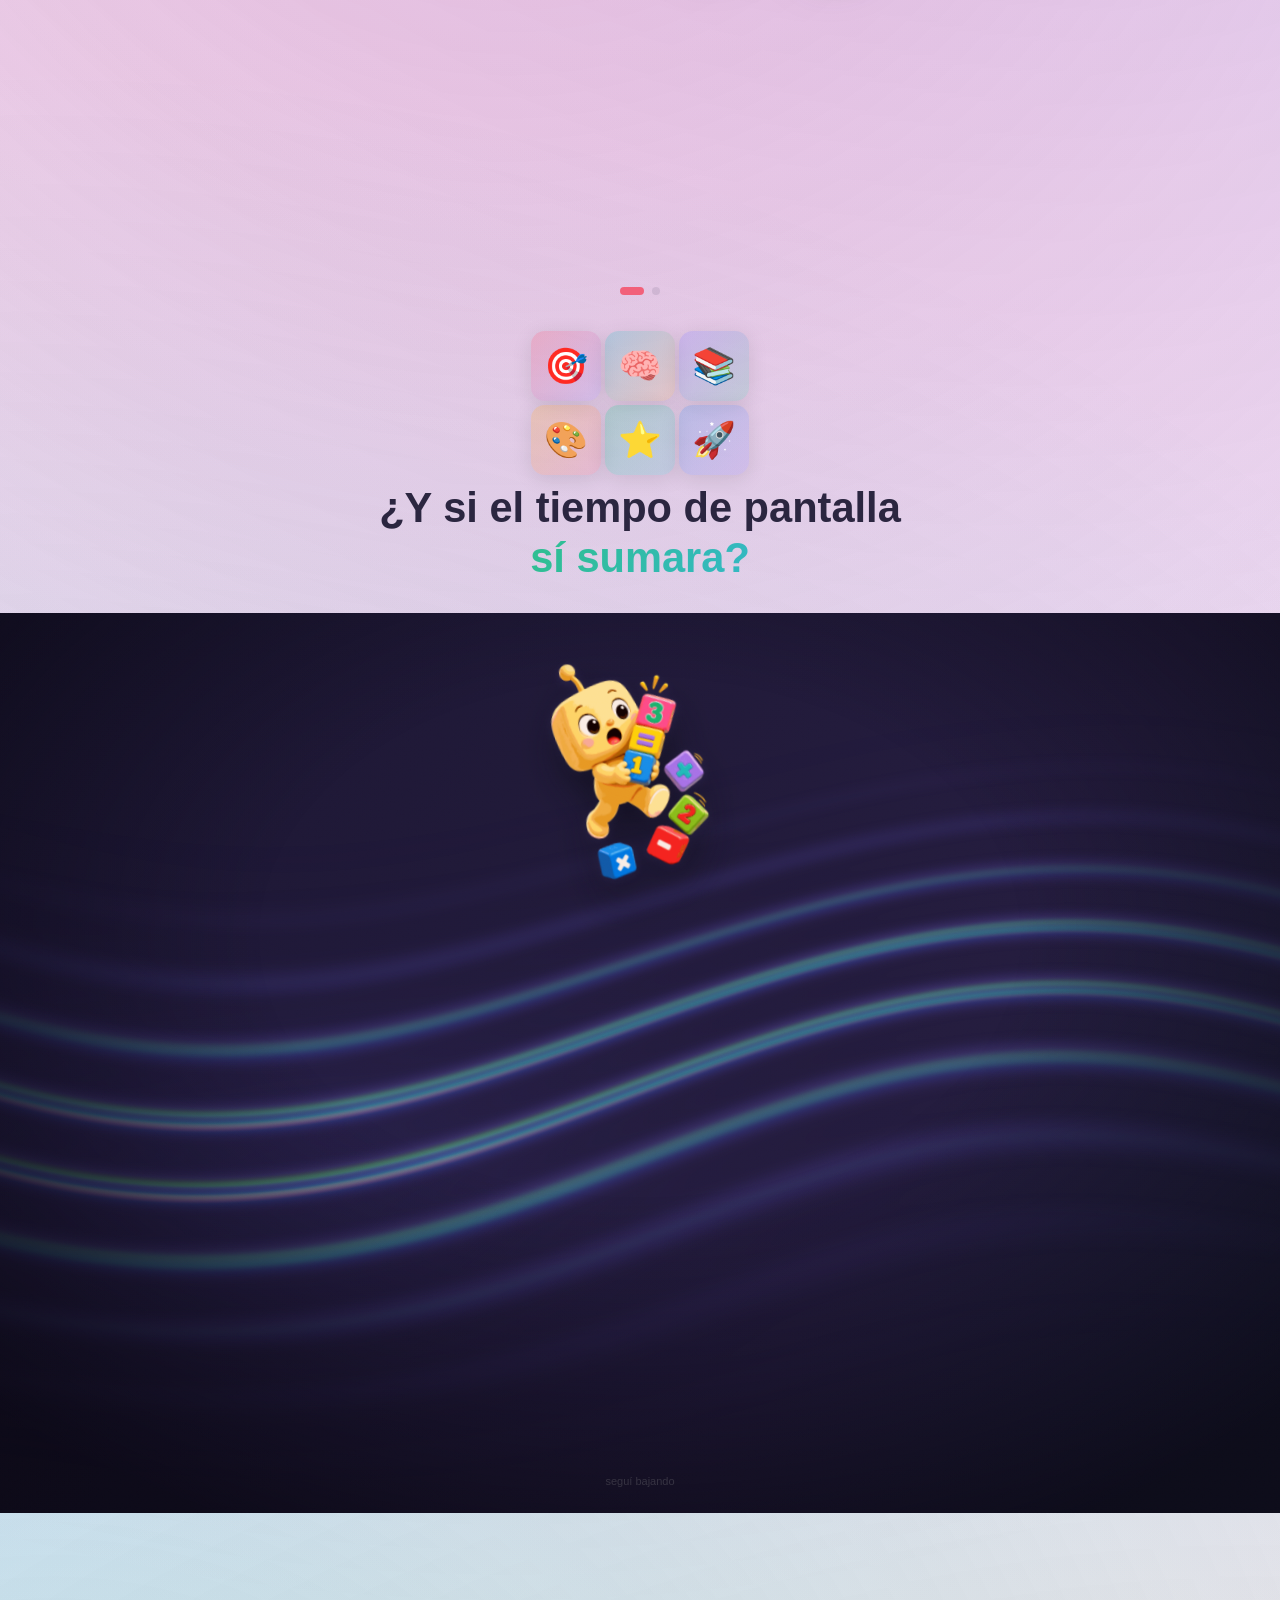
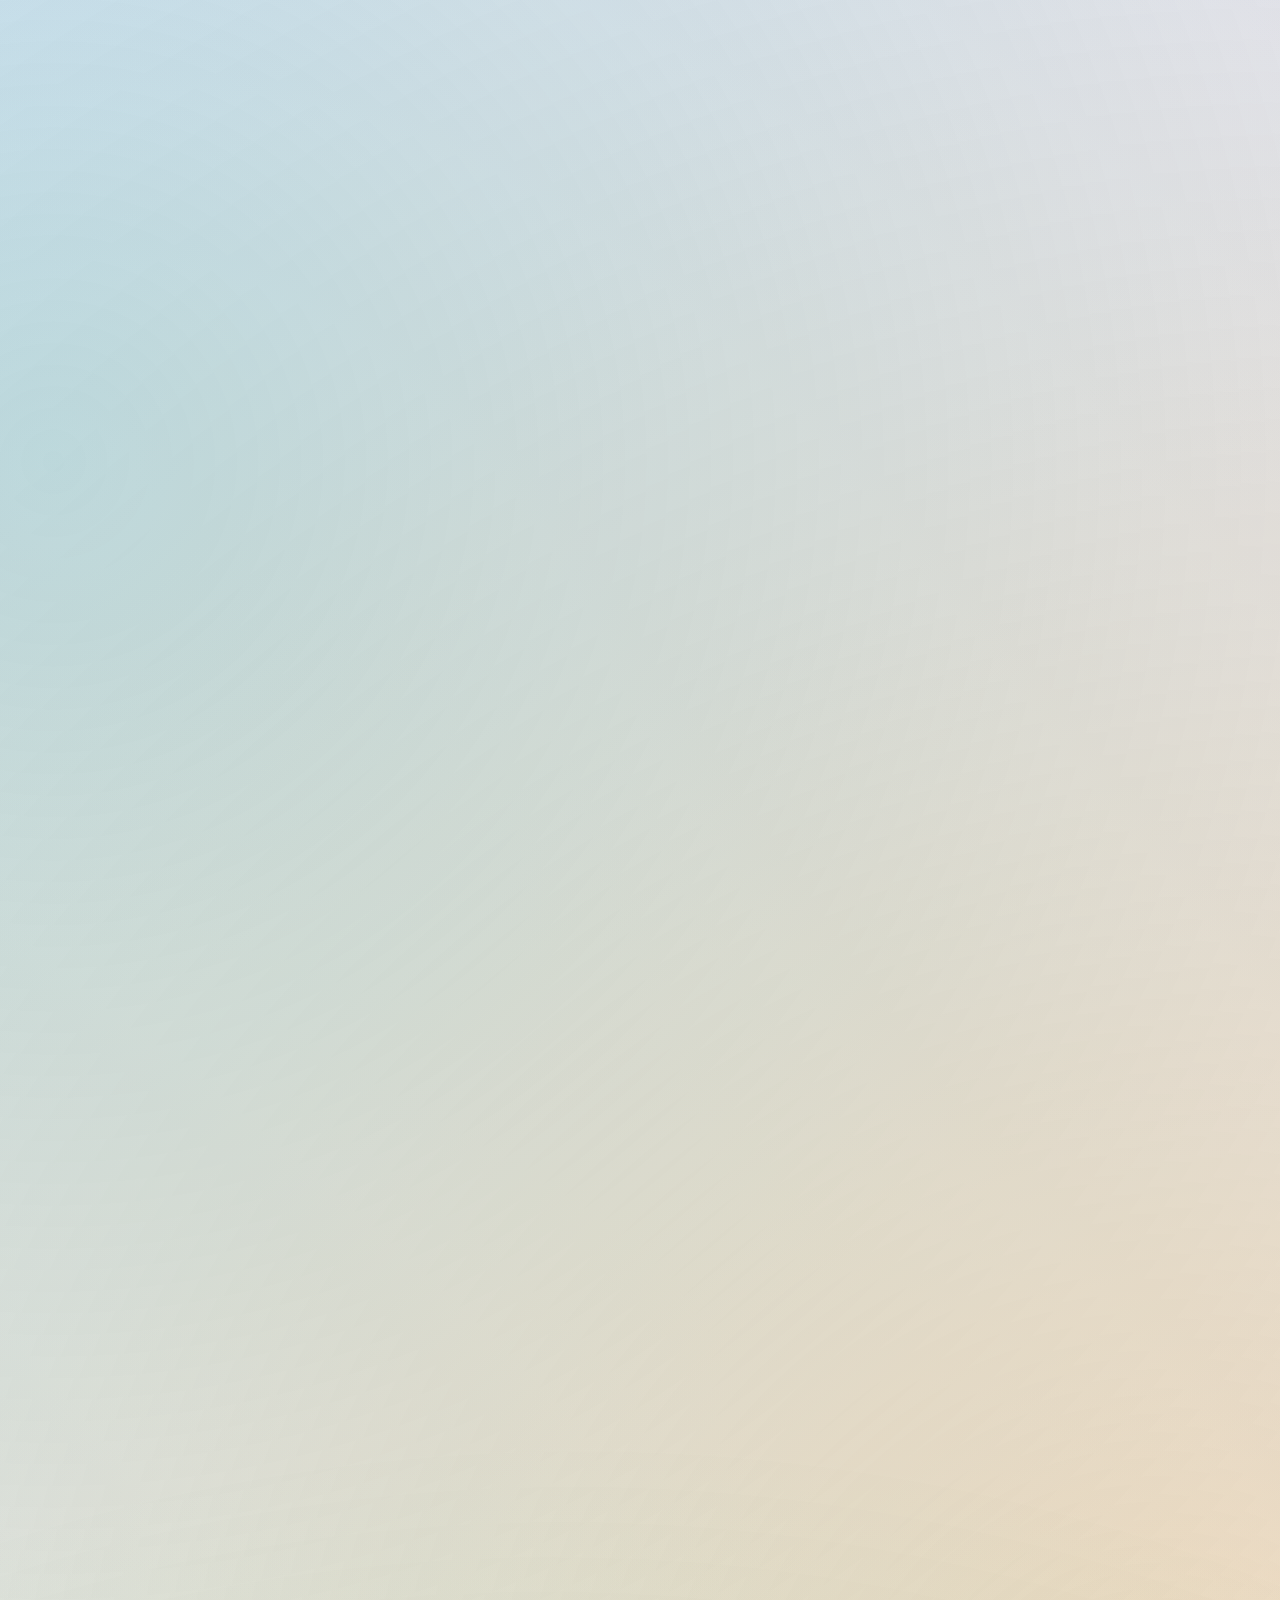
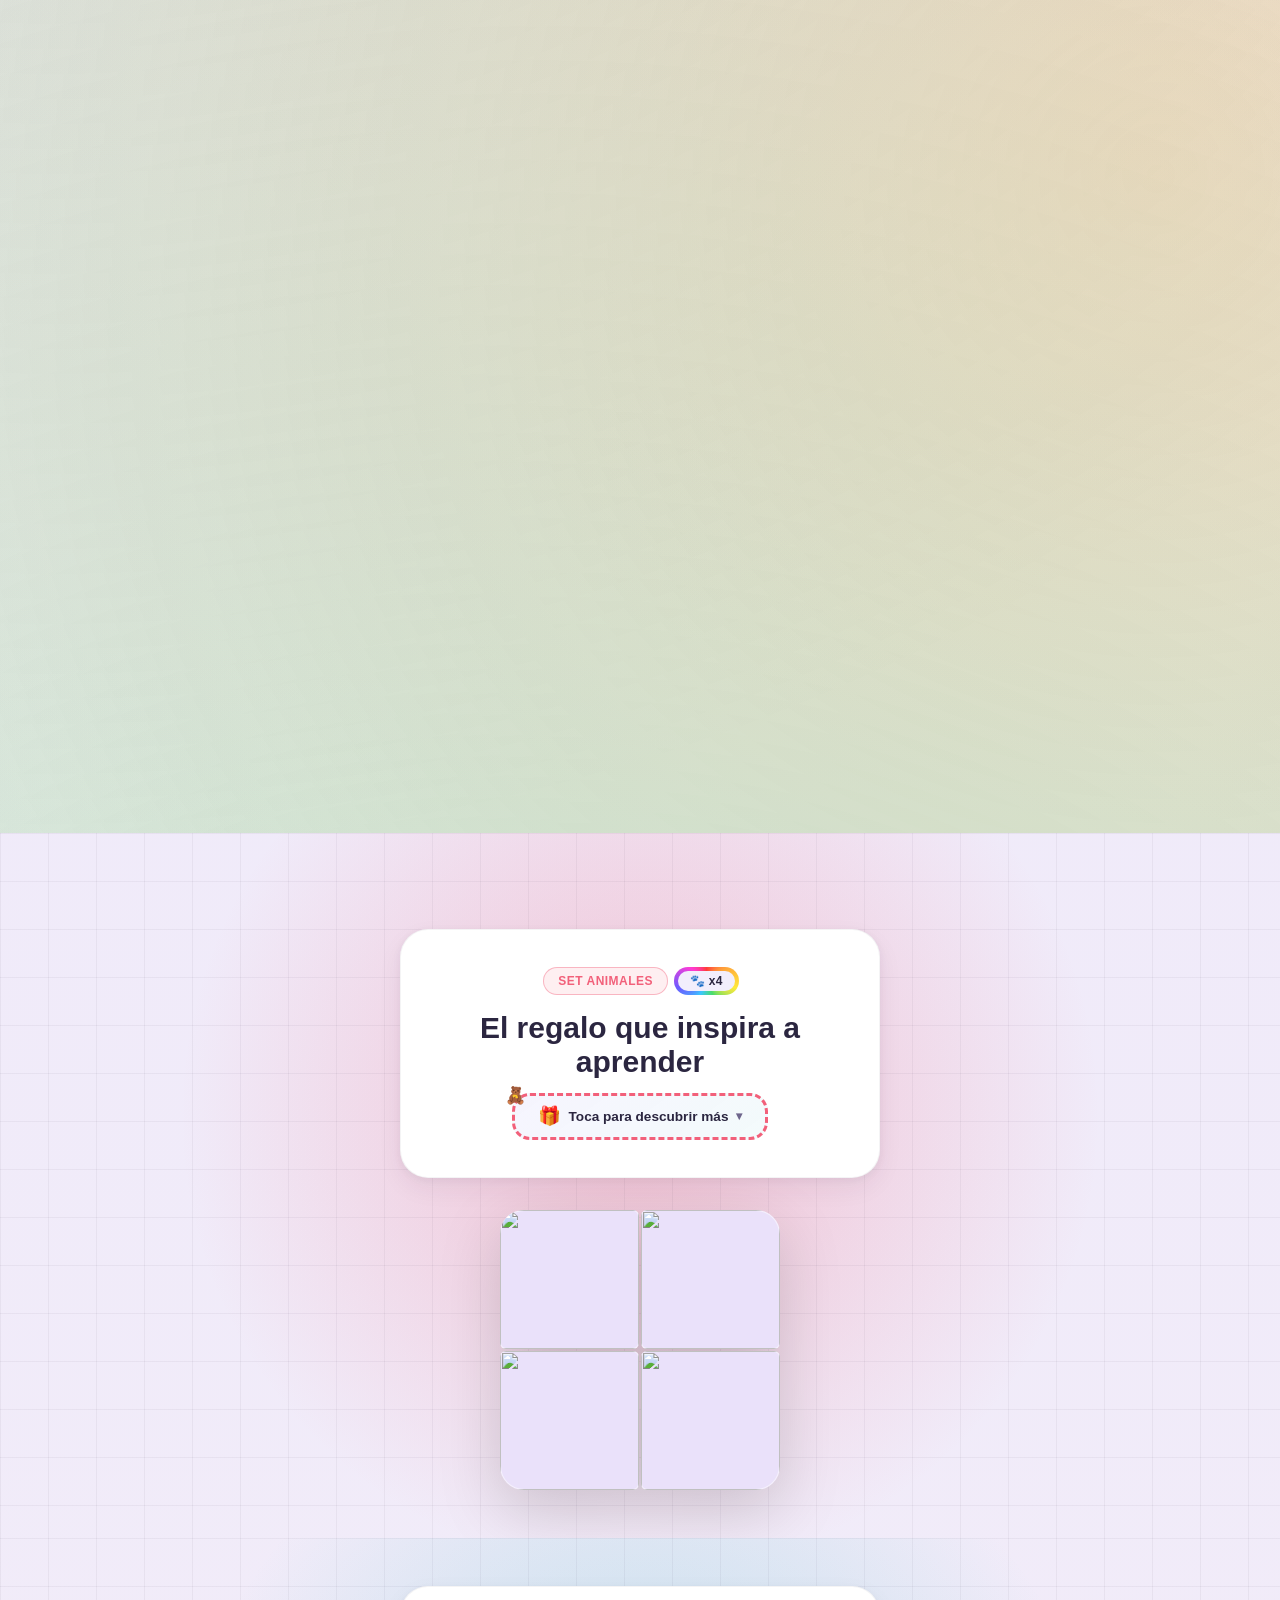
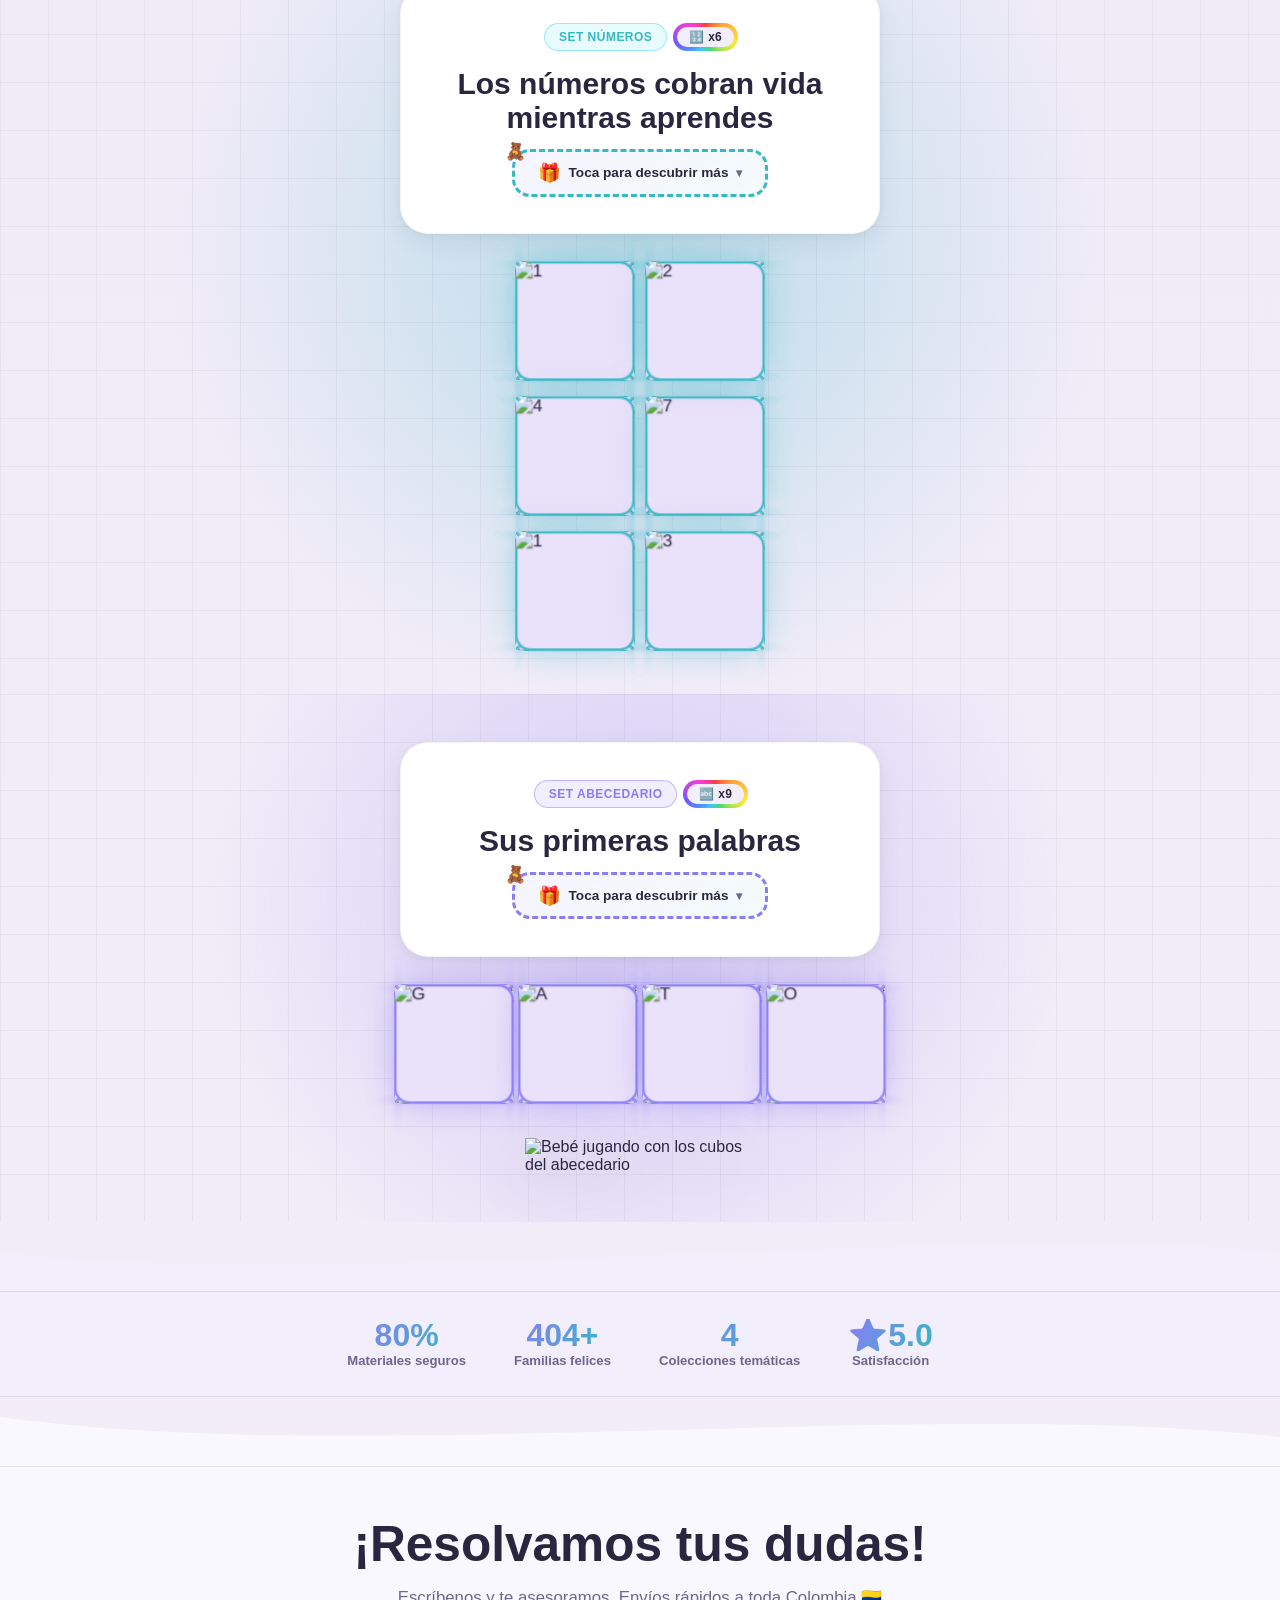
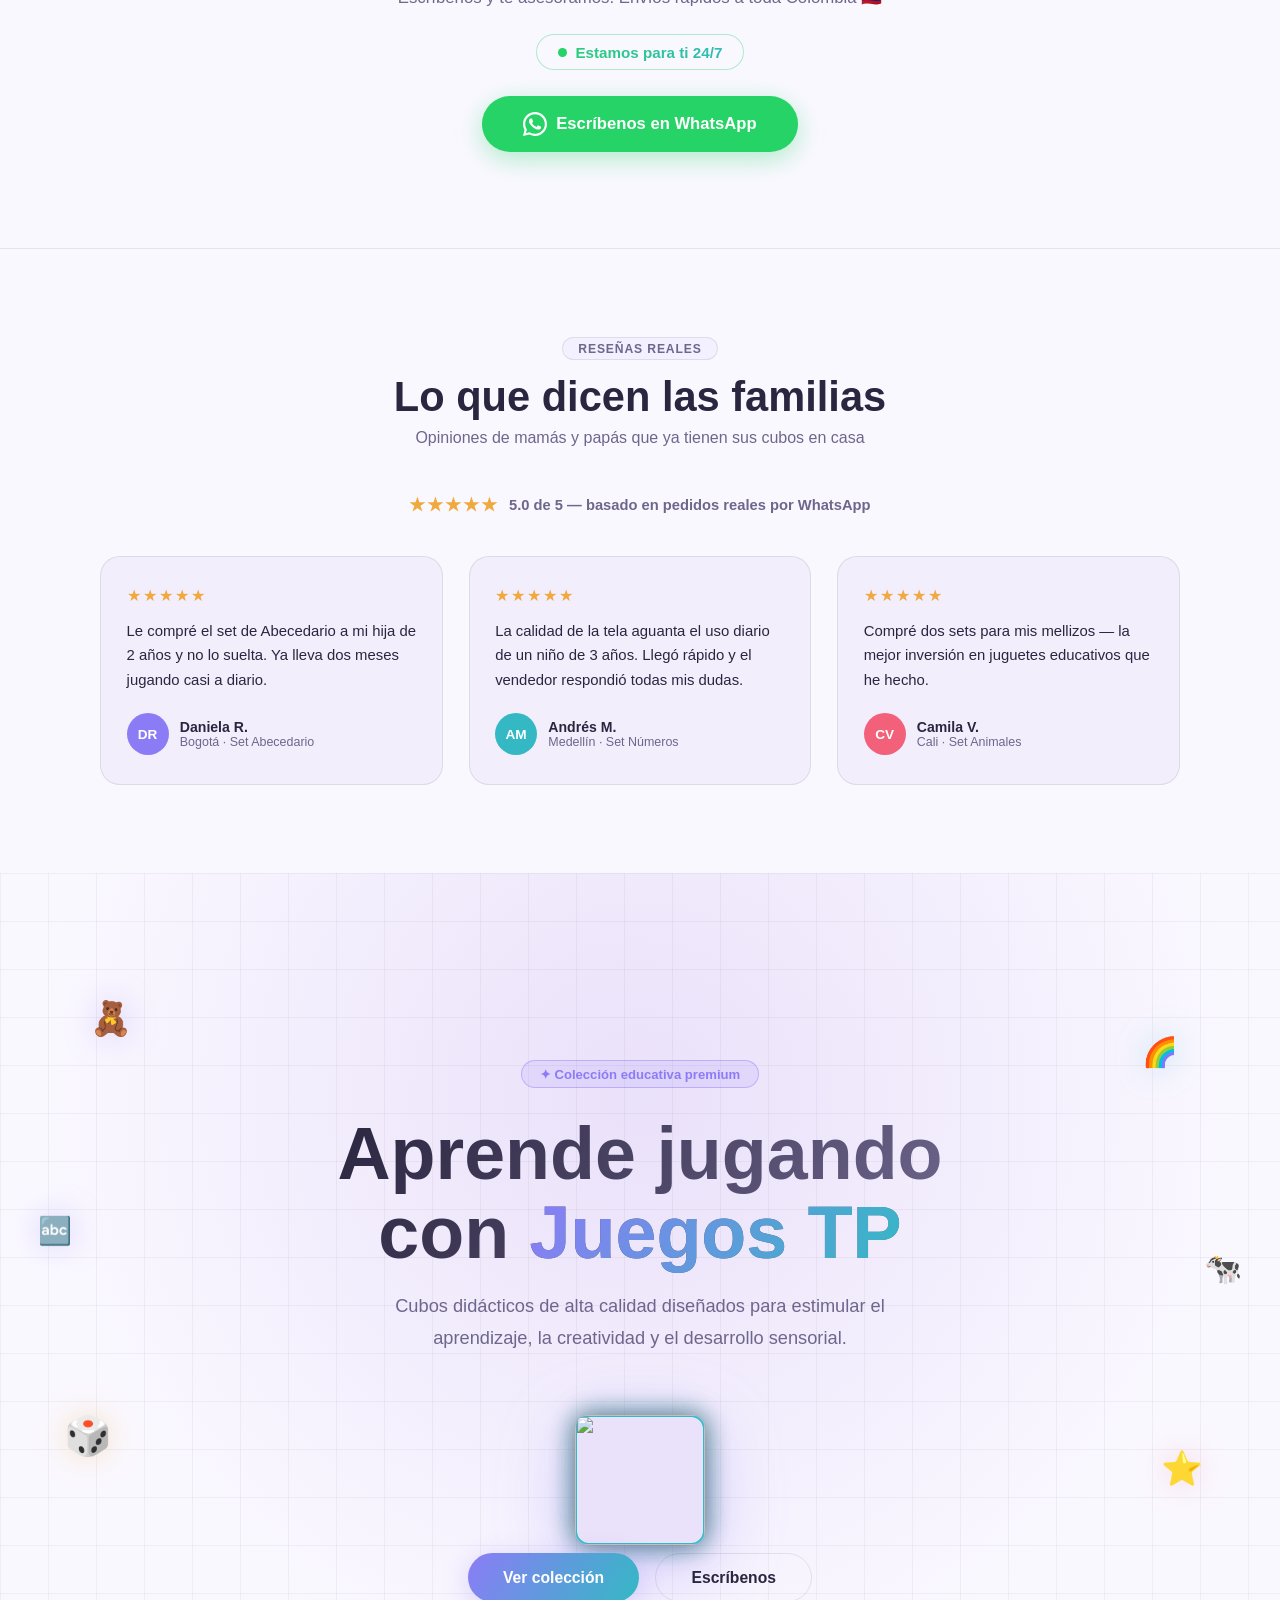
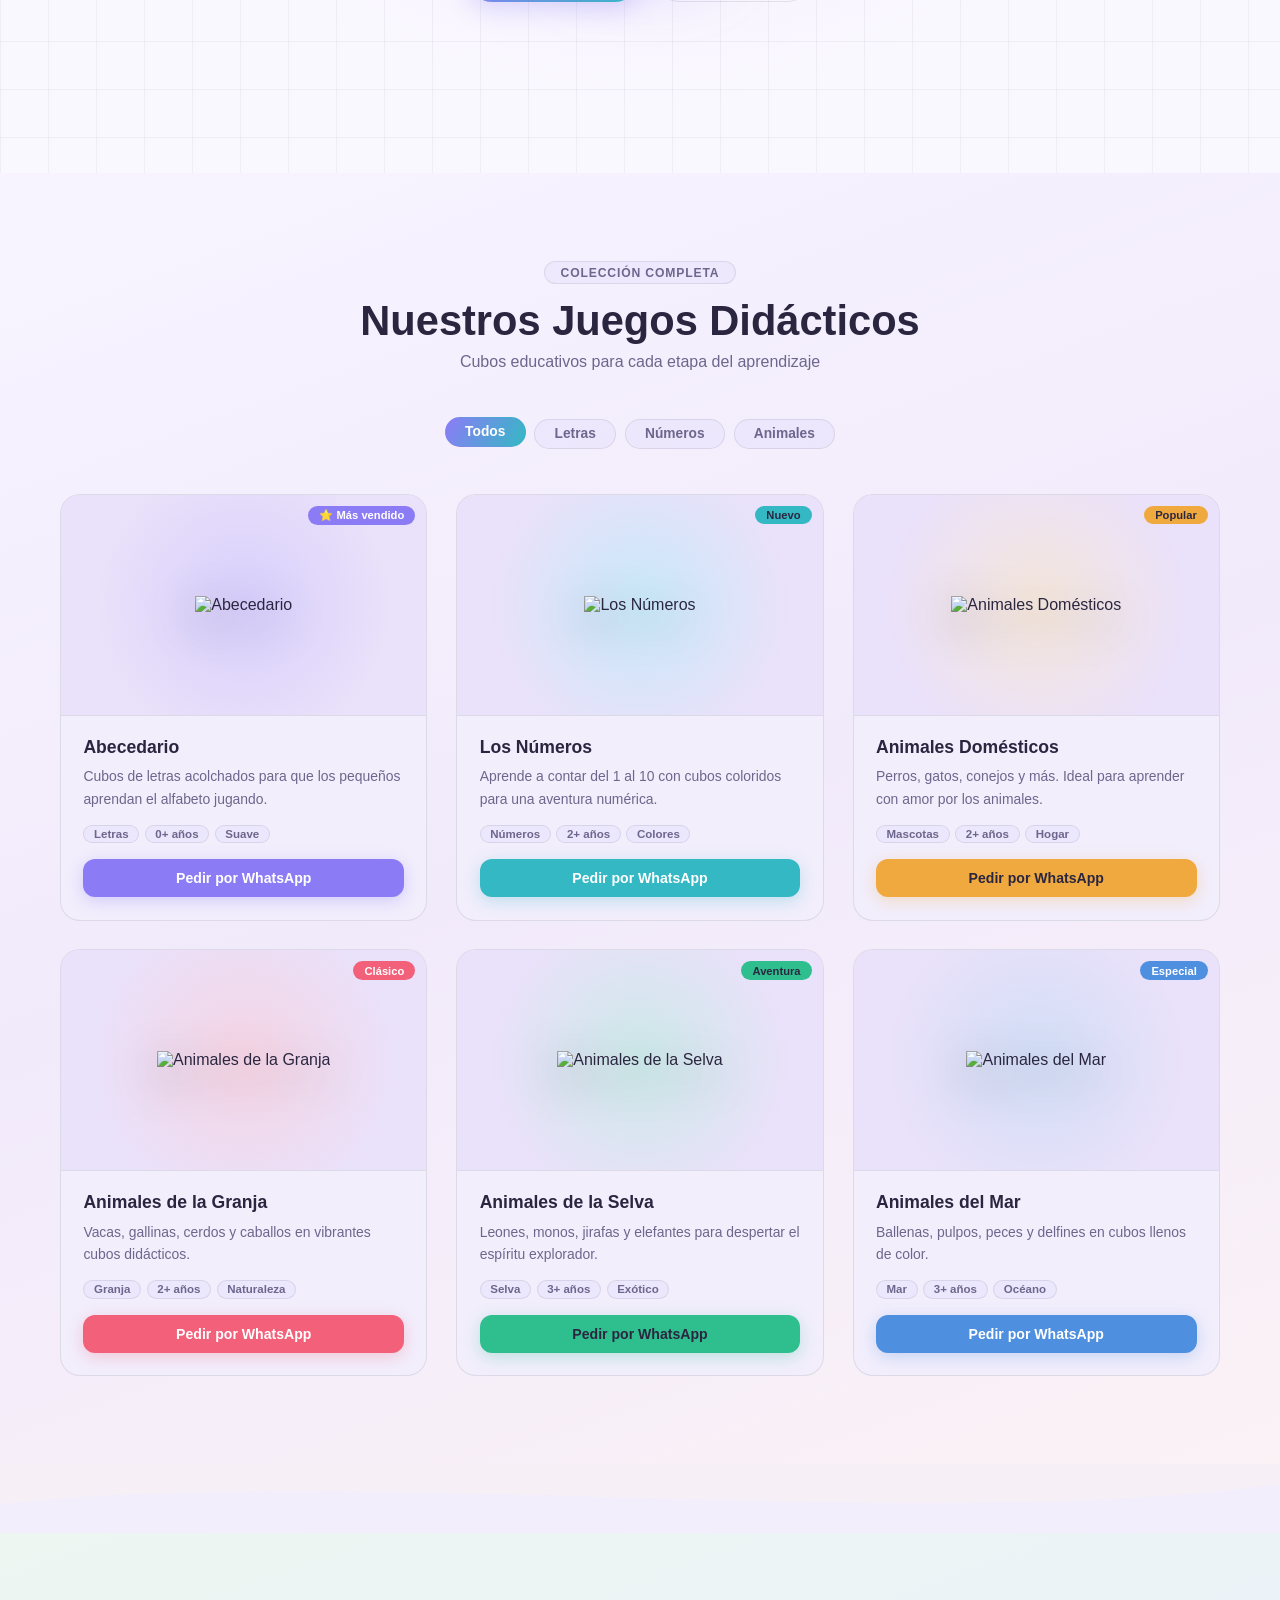
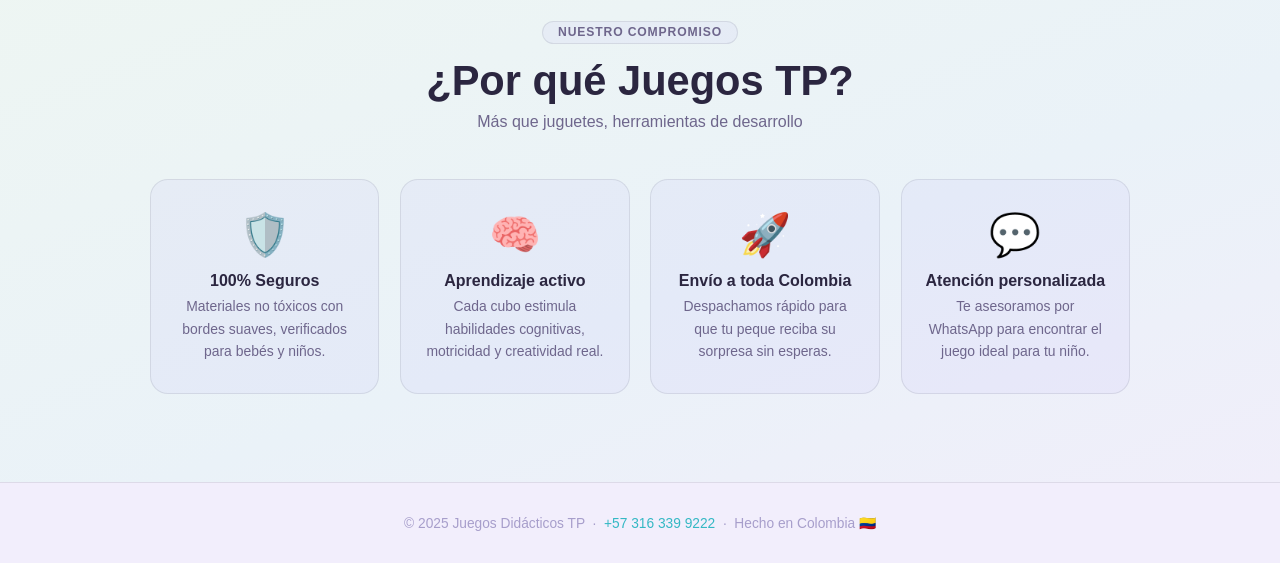
==== commit f99454f1: "Seguridad del sitio (CSP, referrer, rel noopener) y animación del Cubi con GSAP local y respaldo Co-" ====
--- a/index.html
+++ b/index.html
@@ -2,7 +2,7 @@
 <html lang="es">
 <head>
   <meta charset="UTF-8" />
-  <meta http-equiv="Content-Security-Policy" content="default-src 'self'; script-src 'self' 'unsafe-inline'; style-src 'self' 'unsafe-inline' https://fonts.googleapis.com; font-src https://fonts.gstatic.com; img-src 'self' https://juegosdidacticostp.com data: blob:; media-src 'self' https://juegosdidacticostp.com; connect-src 'none'; object-src 'none'; frame-src 'none'; base-uri 'self'; form-action 'none'; upgrade-insecure-requests" />
+  <meta http-equiv="Content-Security-Policy" content="default-src 'self'; script-src 'self' 'unsafe-inline' https://cdnjs.cloudflare.com; style-src 'self' 'unsafe-inline' https://fonts.googleapis.com; font-src https://fonts.gstatic.com; img-src 'self' https://juegosdidacticostp.com data: blob:; media-src 'self' https://juegosdidacticostp.com; connect-src 'none'; object-src 'none'; frame-src 'none'; base-uri 'self'; form-action 'none'; upgrade-insecure-requests" />
   <meta name="referrer" content="strict-origin-when-cross-origin" />
   <meta name="format-detection" content="telephone=no" />
   <meta name="viewport" content="width=device-width, initial-scale=1.0" />
@@ -716,6 +716,8 @@
 
 
   /* ══ TP LEARNING REVEAL — GSAP ScrollTrigger, escena cinematográfica pineada ══ */
+  .reveal-toby, .reveal-cubi-side, .reveal-phone, .reveal-block, .reveal-benefit, .reveal-cta, .reveal-particle, .reveal-mask { will-change: transform, opacity; backface-visibility: hidden; }
+  #revealStage { contain: layout paint; }
   #revealSection {
     position: relative;
     height: 380vh;
@@ -2054,8 +2056,37 @@
 <script>
 /* ══ TP LEARNING REVEAL — timeline GSAP + ScrollTrigger, 7 fases ══ */
 (function(){
-  if (typeof gsap === 'undefined' || typeof ScrollTrigger === 'undefined') return;
+  function cargar(src, integridad, listo, falla){
+    var el = document.createElement('script');
+    el.src = src; el.integrity = integridad; el.crossOrigin = 'anonymous';
+    el.onload = listo; el.onerror = falla;
+    document.head.appendChild(el);
+  }
+  function estatico(){
+    var sel = ['.reveal-key-light','.reveal-logo-row','#revealCubiSide','#revealPhone','.reveal-benefit','#revealCta','#revealSubcta'];
+    sel.forEach(function(q){
+      document.querySelectorAll(q).forEach(function(n){ n.style.opacity = '1'; n.style.transform = 'none'; });
+    });
+    var d = document.getElementById('revealCtaDivider');
+    if (d) { d.style.transform = 'scaleX(1)'; d.style.opacity = '1'; }
+    var h = document.getElementById('revealHint');
+    if (h) h.style.display = 'none';
+  }
+  function iniciar(){
+    if (typeof gsap === 'undefined' || typeof ScrollTrigger === 'undefined') { estatico(); return; }
+    montar();
+  }
+  if (typeof gsap !== 'undefined' && typeof ScrollTrigger !== 'undefined') {
+    iniciar();
+  } else {
+    cargar('https://cdnjs.cloudflare.com/ajax/libs/gsap/3.12.5/gsap.min.js', 'sha384-g4NTh/Iv5PPU4xPyhEWqPcwtNXOvdaDI8LLnyYfyNZOjKJeYQyjzQ9X5275eBjpt', function(){
+      cargar('https://cdnjs.cloudflare.com/ajax/libs/gsap/3.12.5/ScrollTrigger.min.js', 'sha384-Z3REaz79l2IaAZqJsSABtTbhjgOUYyV3p90XNnAPCSHg3EMTz1fouunq9WZRtj3d', iniciar, estatico);
+    }, estatico);
+  }
+  function montar(){
   gsap.registerPlugin(ScrollTrigger);
+  gsap.ticker.lagSmoothing(0);
+  ScrollTrigger.config({ ignoreMobileResize: true });
 
   var reduceMotion = window.matchMedia('(prefers-reduced-motion: reduce)').matches;
 
@@ -2073,9 +2104,10 @@
       trigger: '#revealSection',
       start: 'top top',
       end: 'bottom bottom',
-      scrub: .6,
+      scrub: 1,
       pin: '#revealStage',
-      anticipatePin: 1
+      anticipatePin: 1,
+      invalidateOnRefresh: true
     }
   });
 
@@ -2141,6 +2173,7 @@
     opacity: 0,
     scrollTrigger: { trigger: '#revealSection', start: 'top top', end: '+=200', scrub: true }
   });
+  }
 })();
 </script>
 
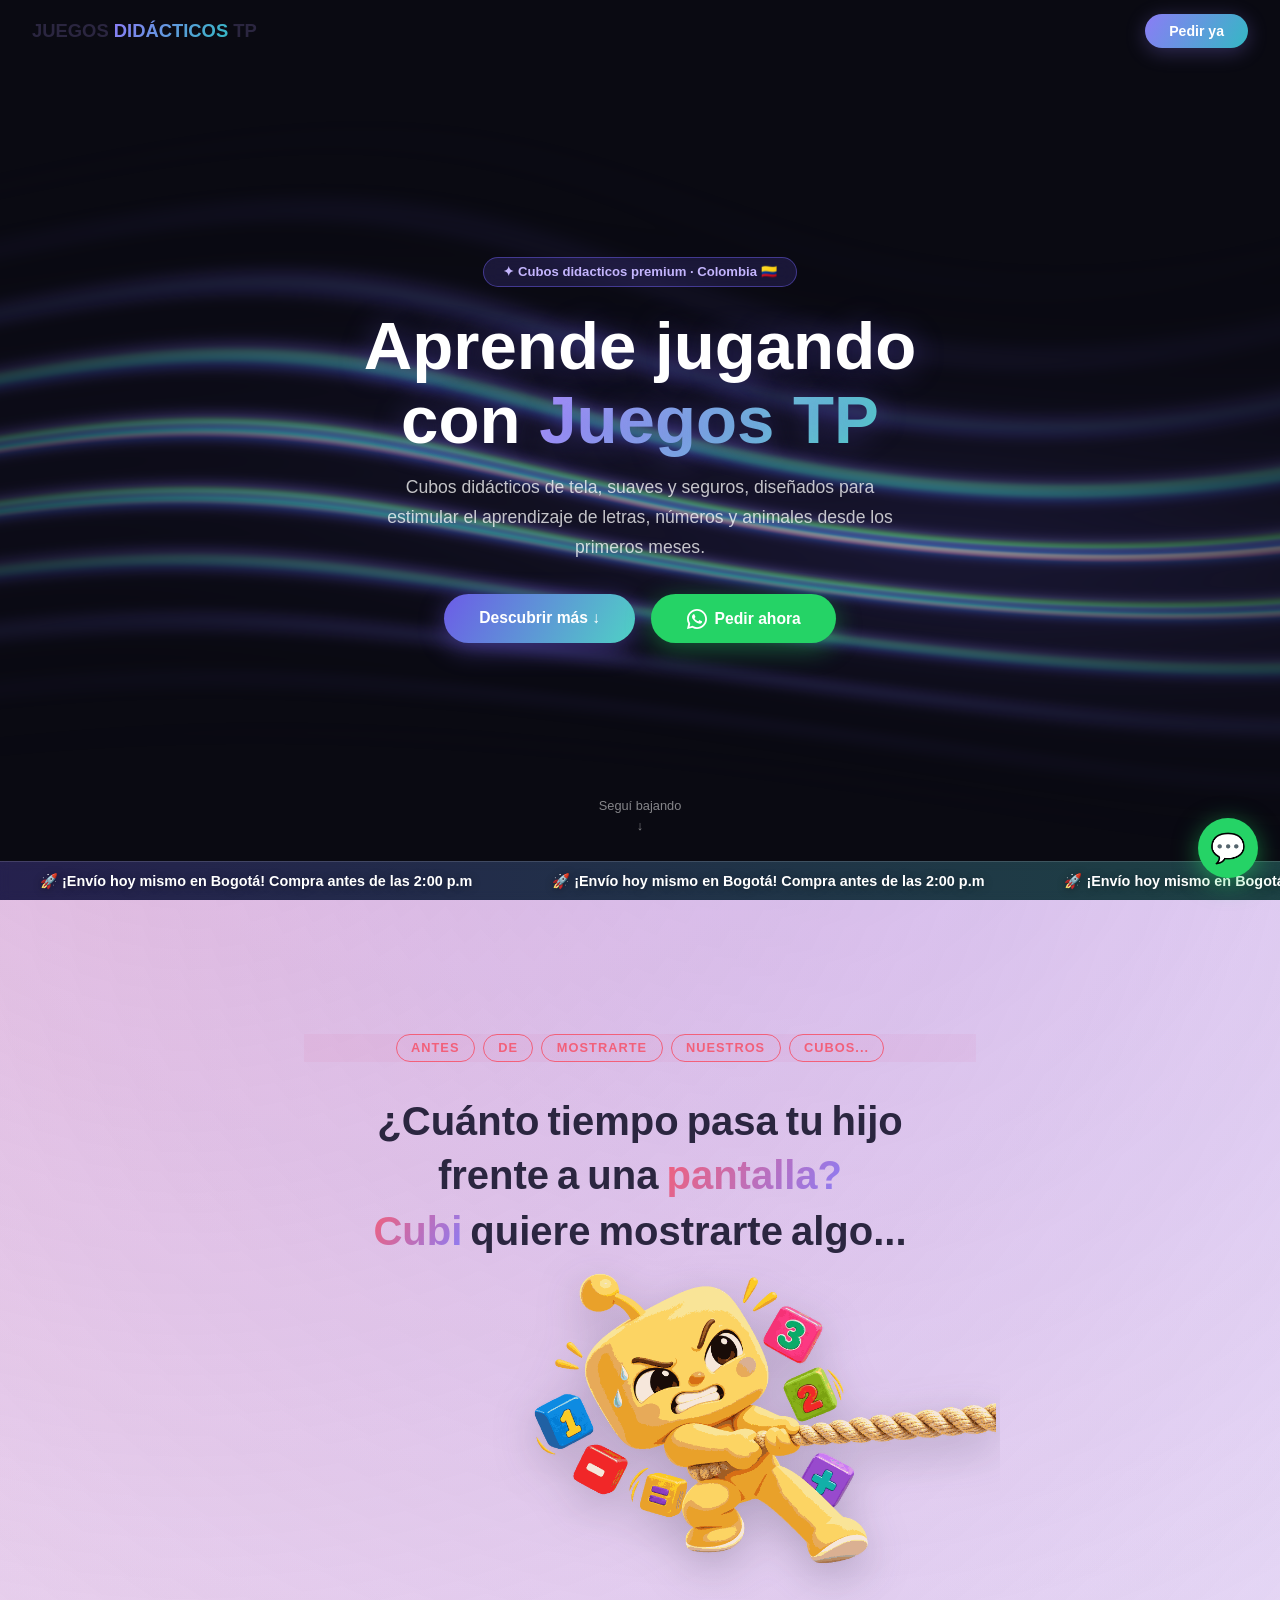
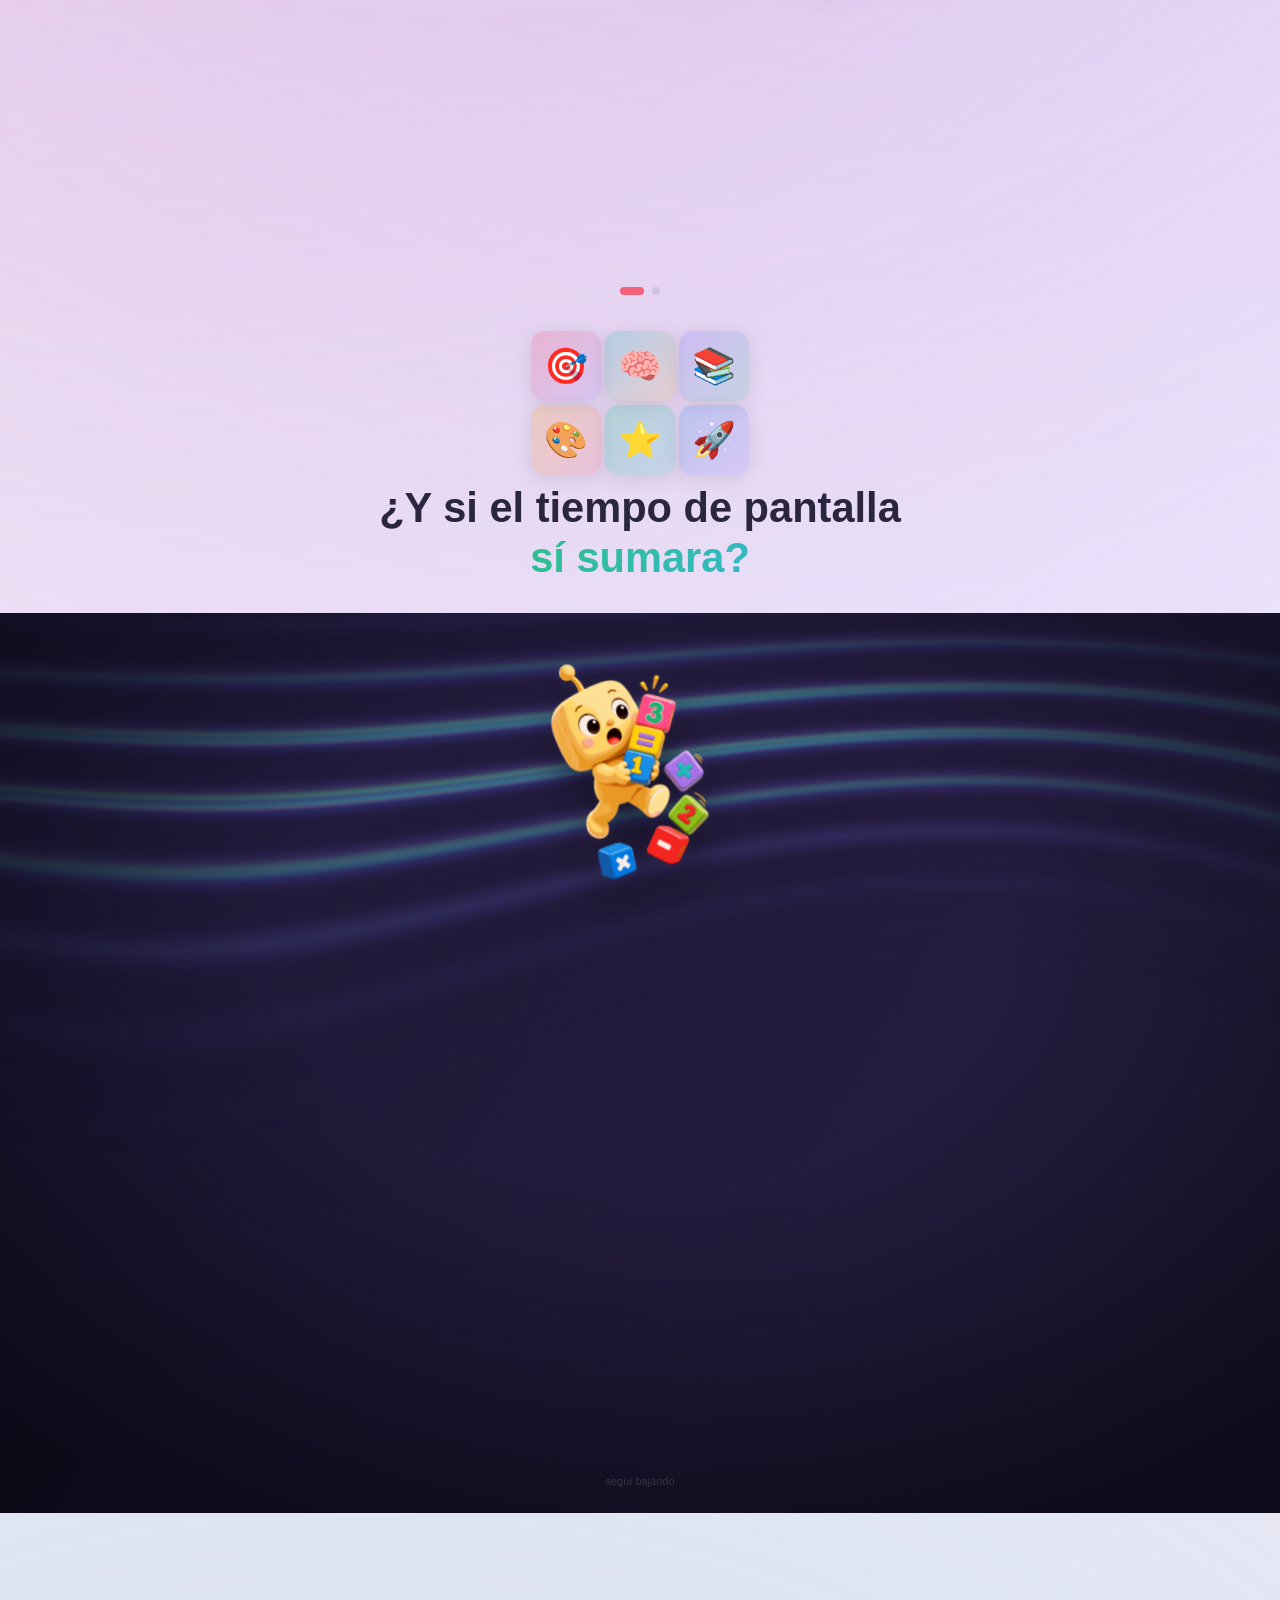
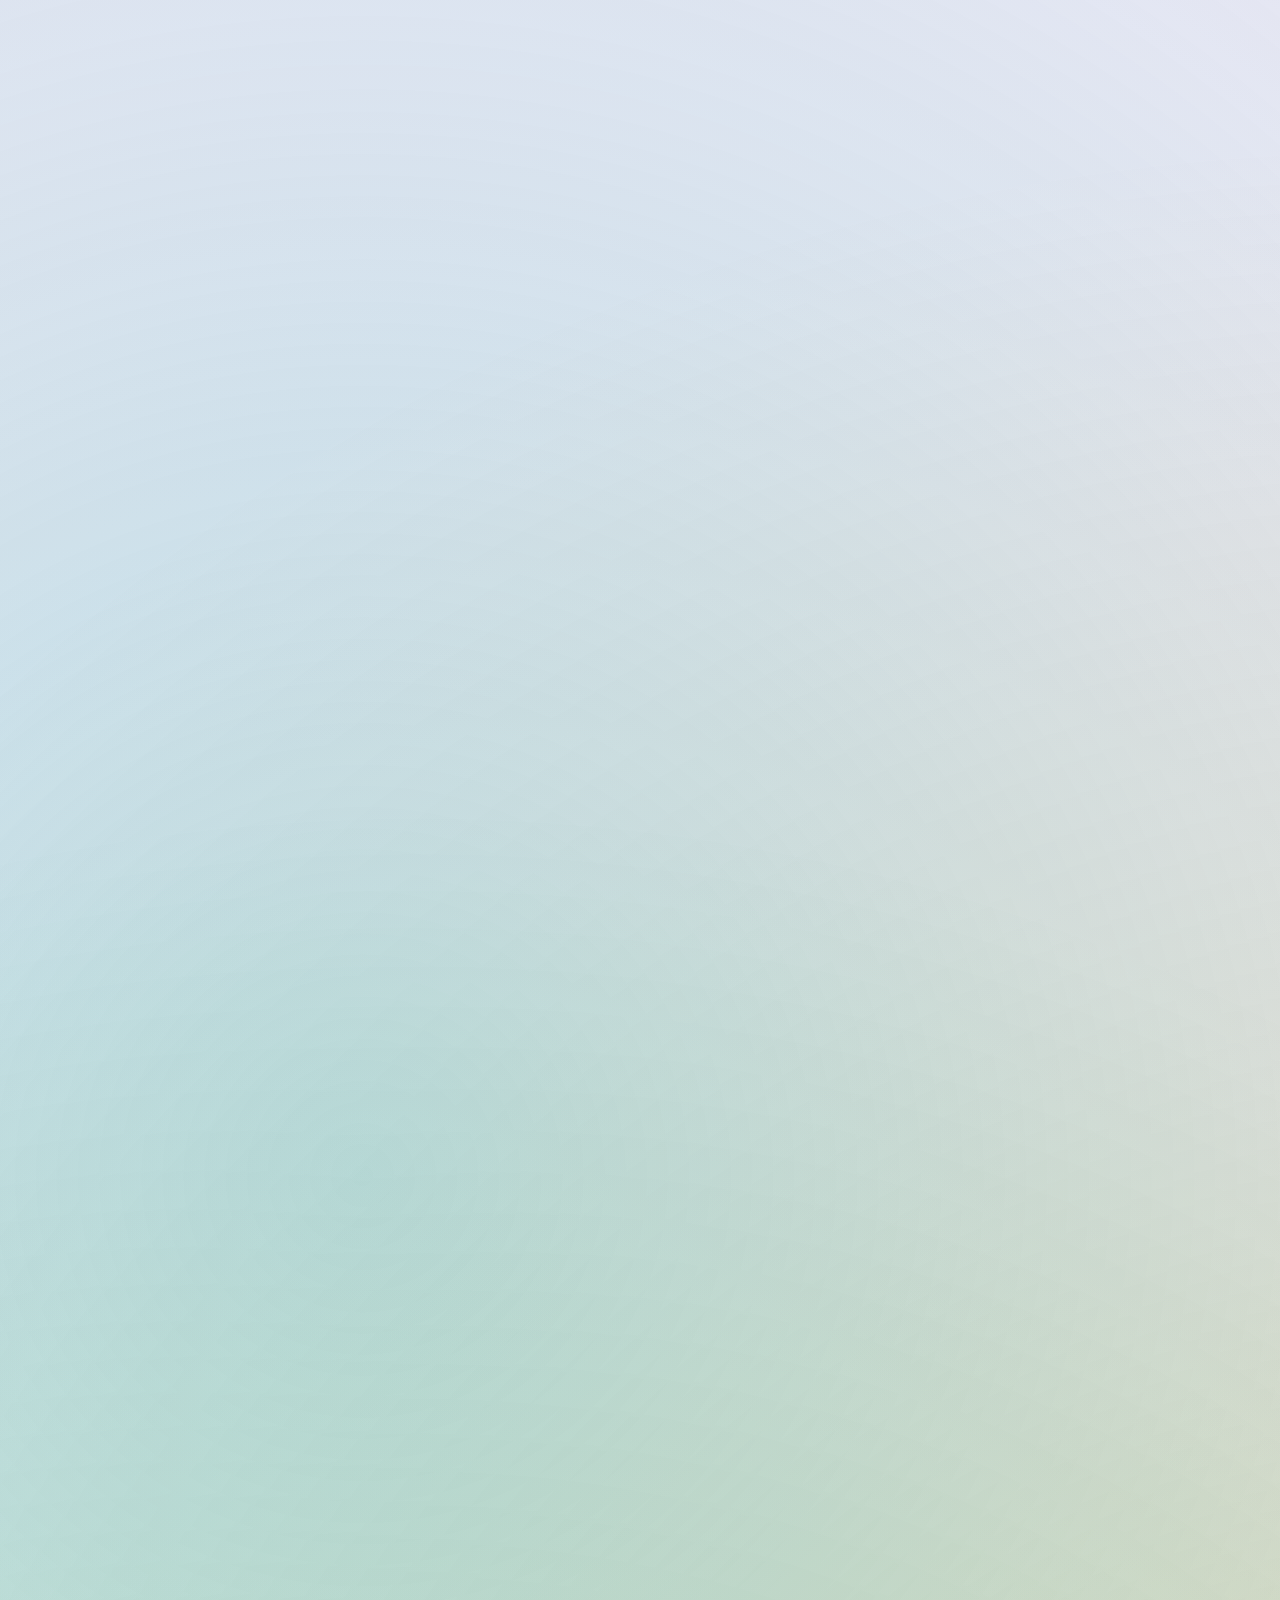
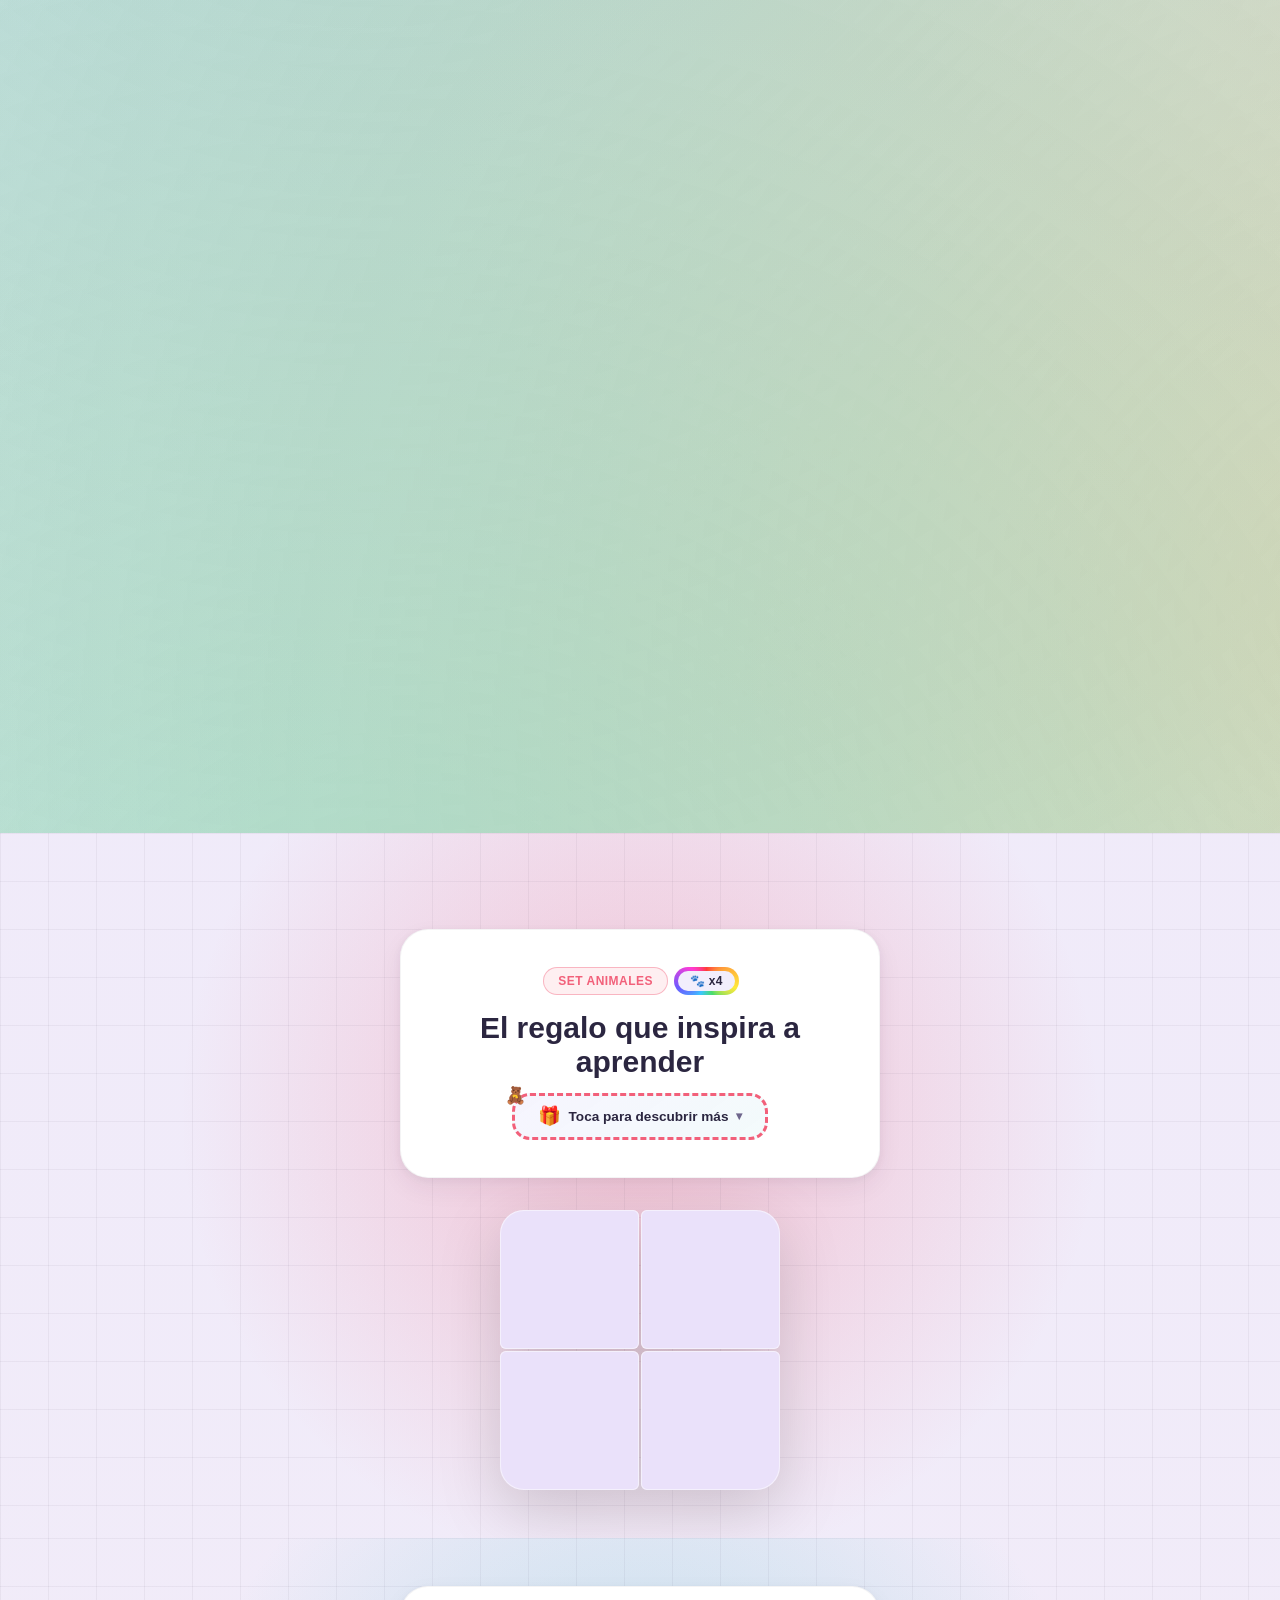
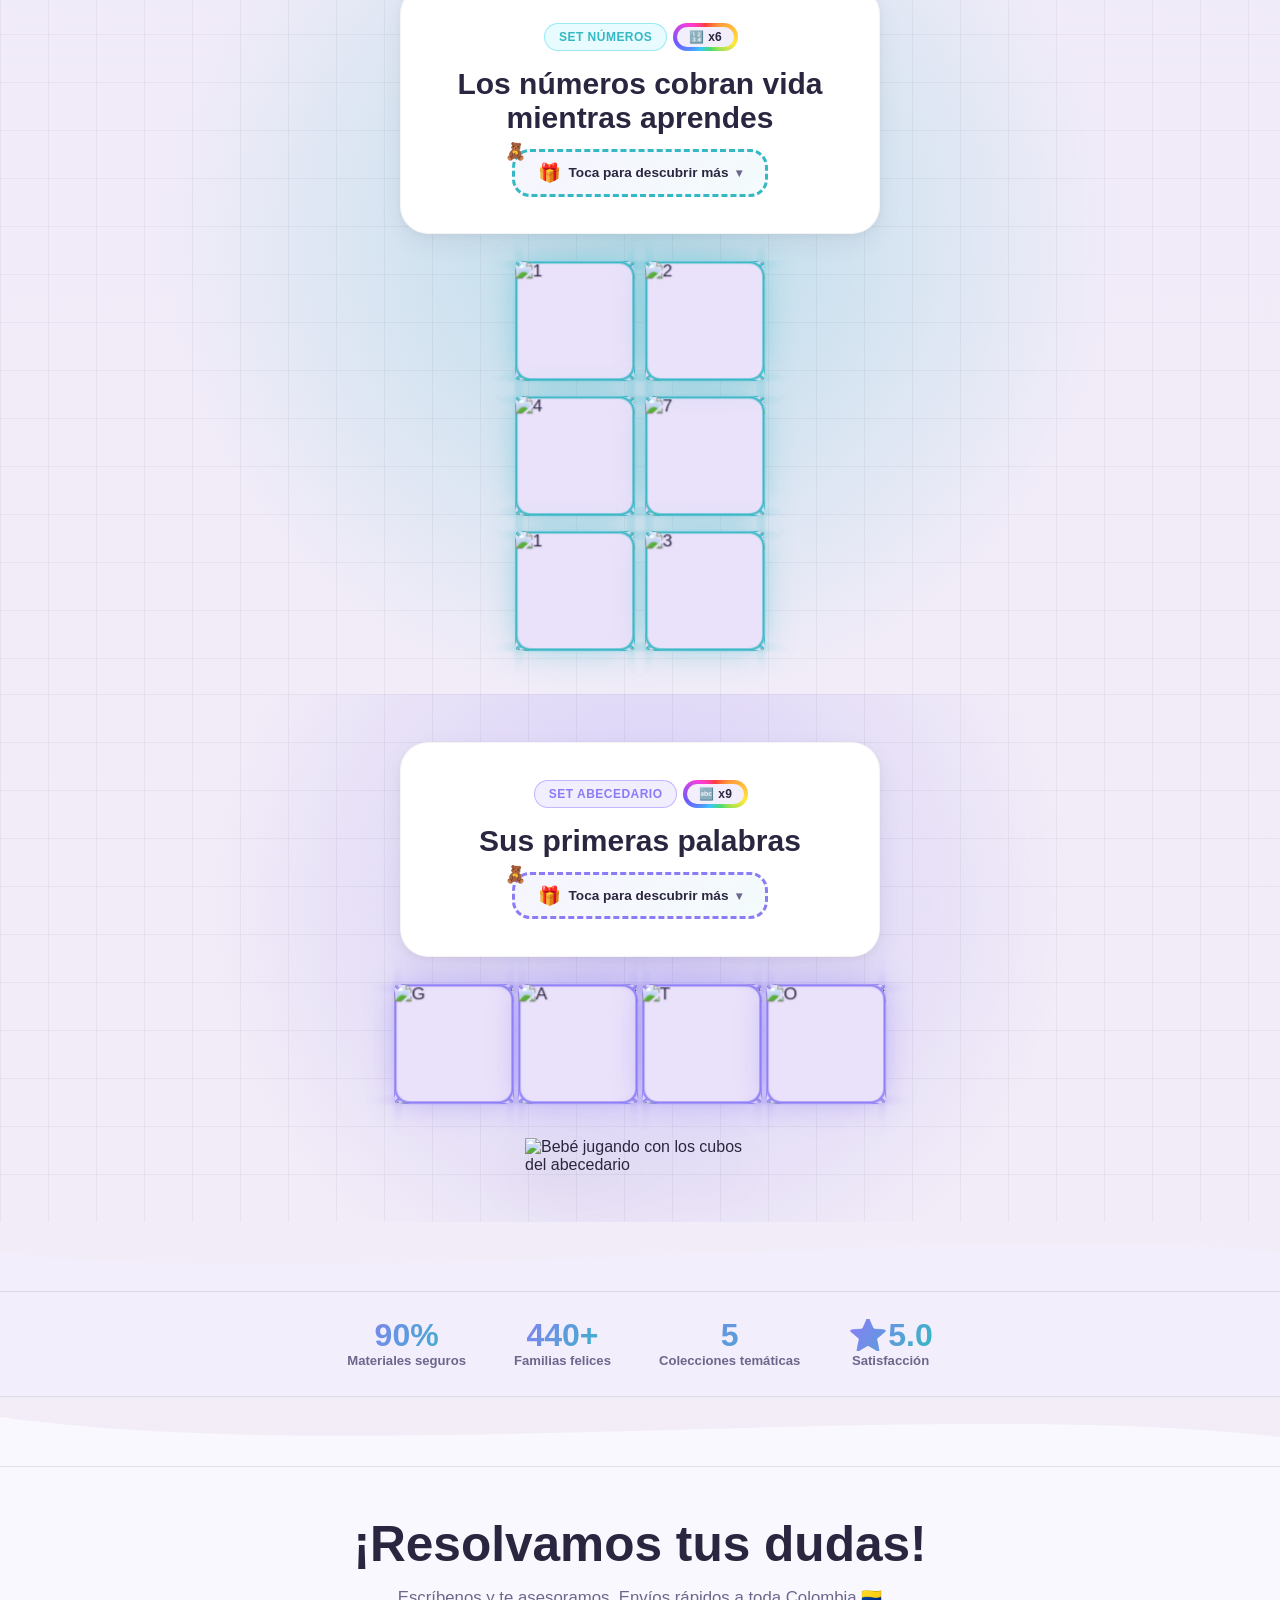
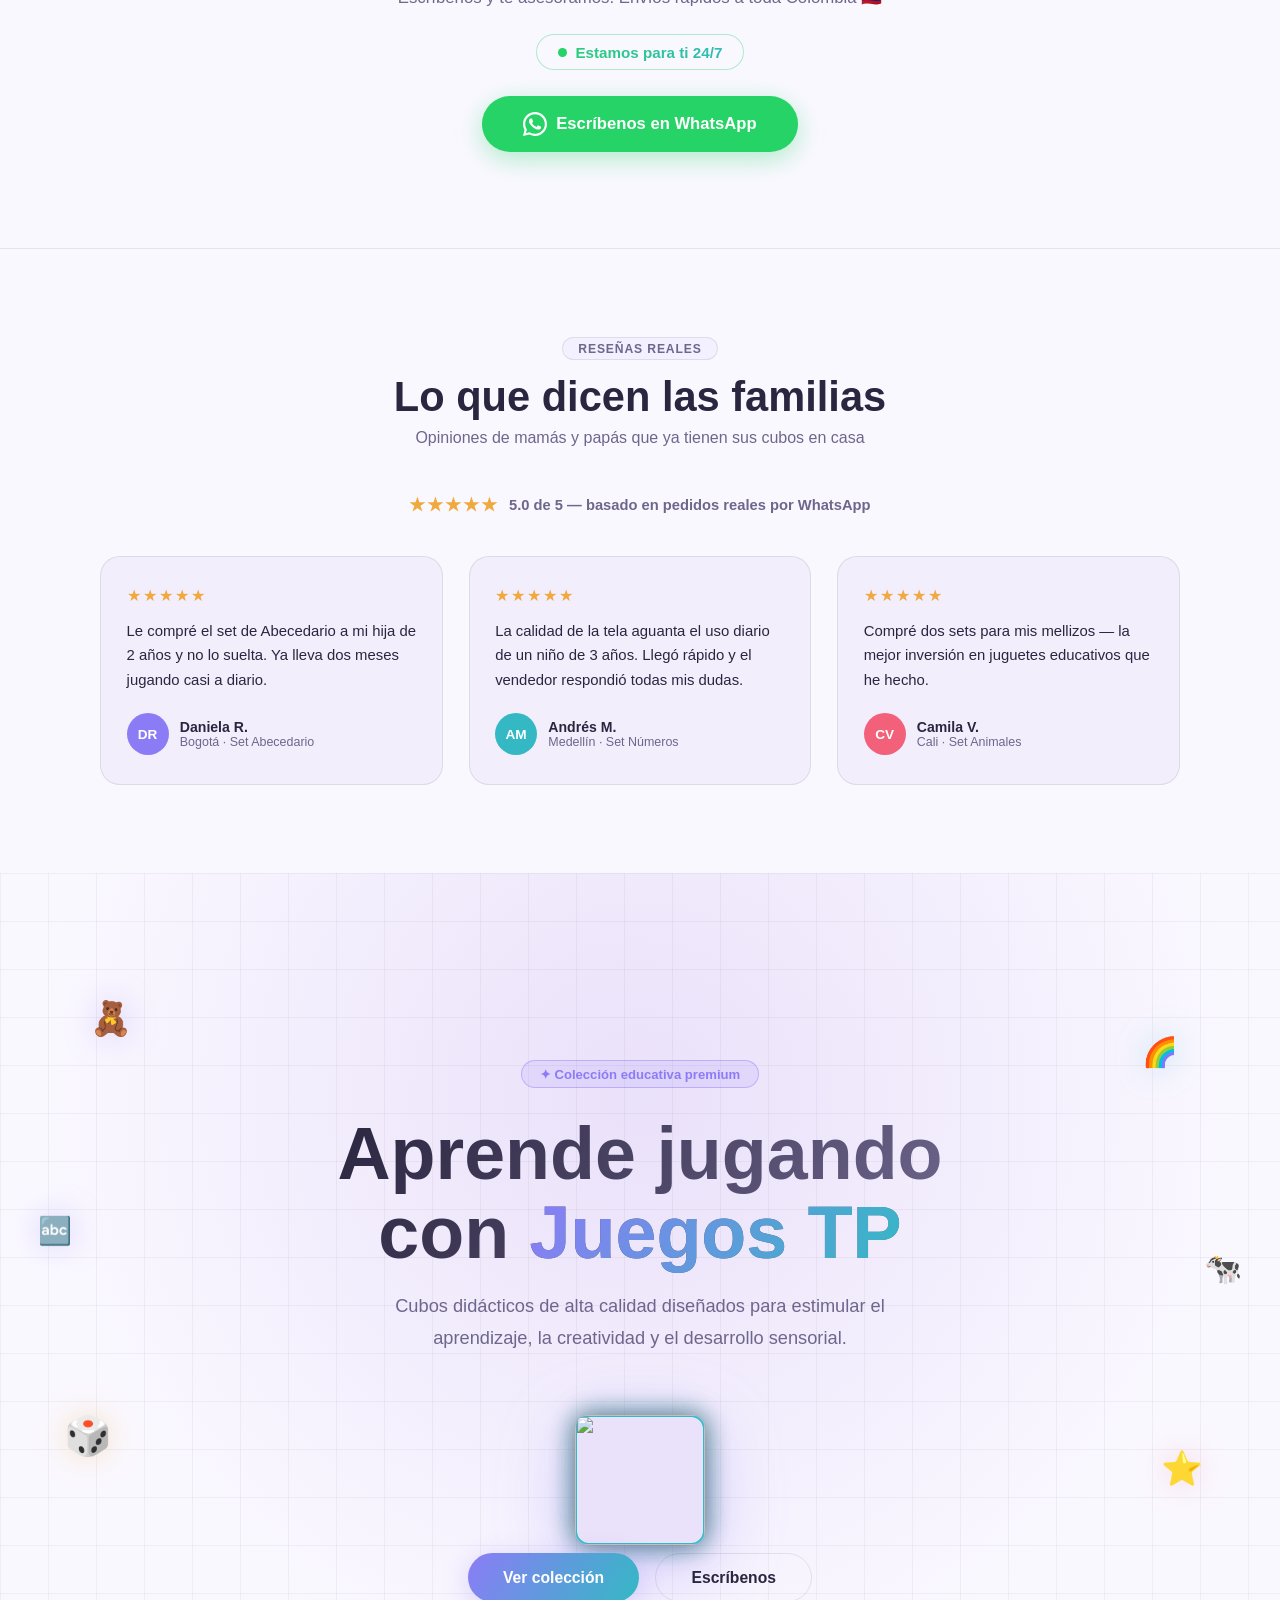
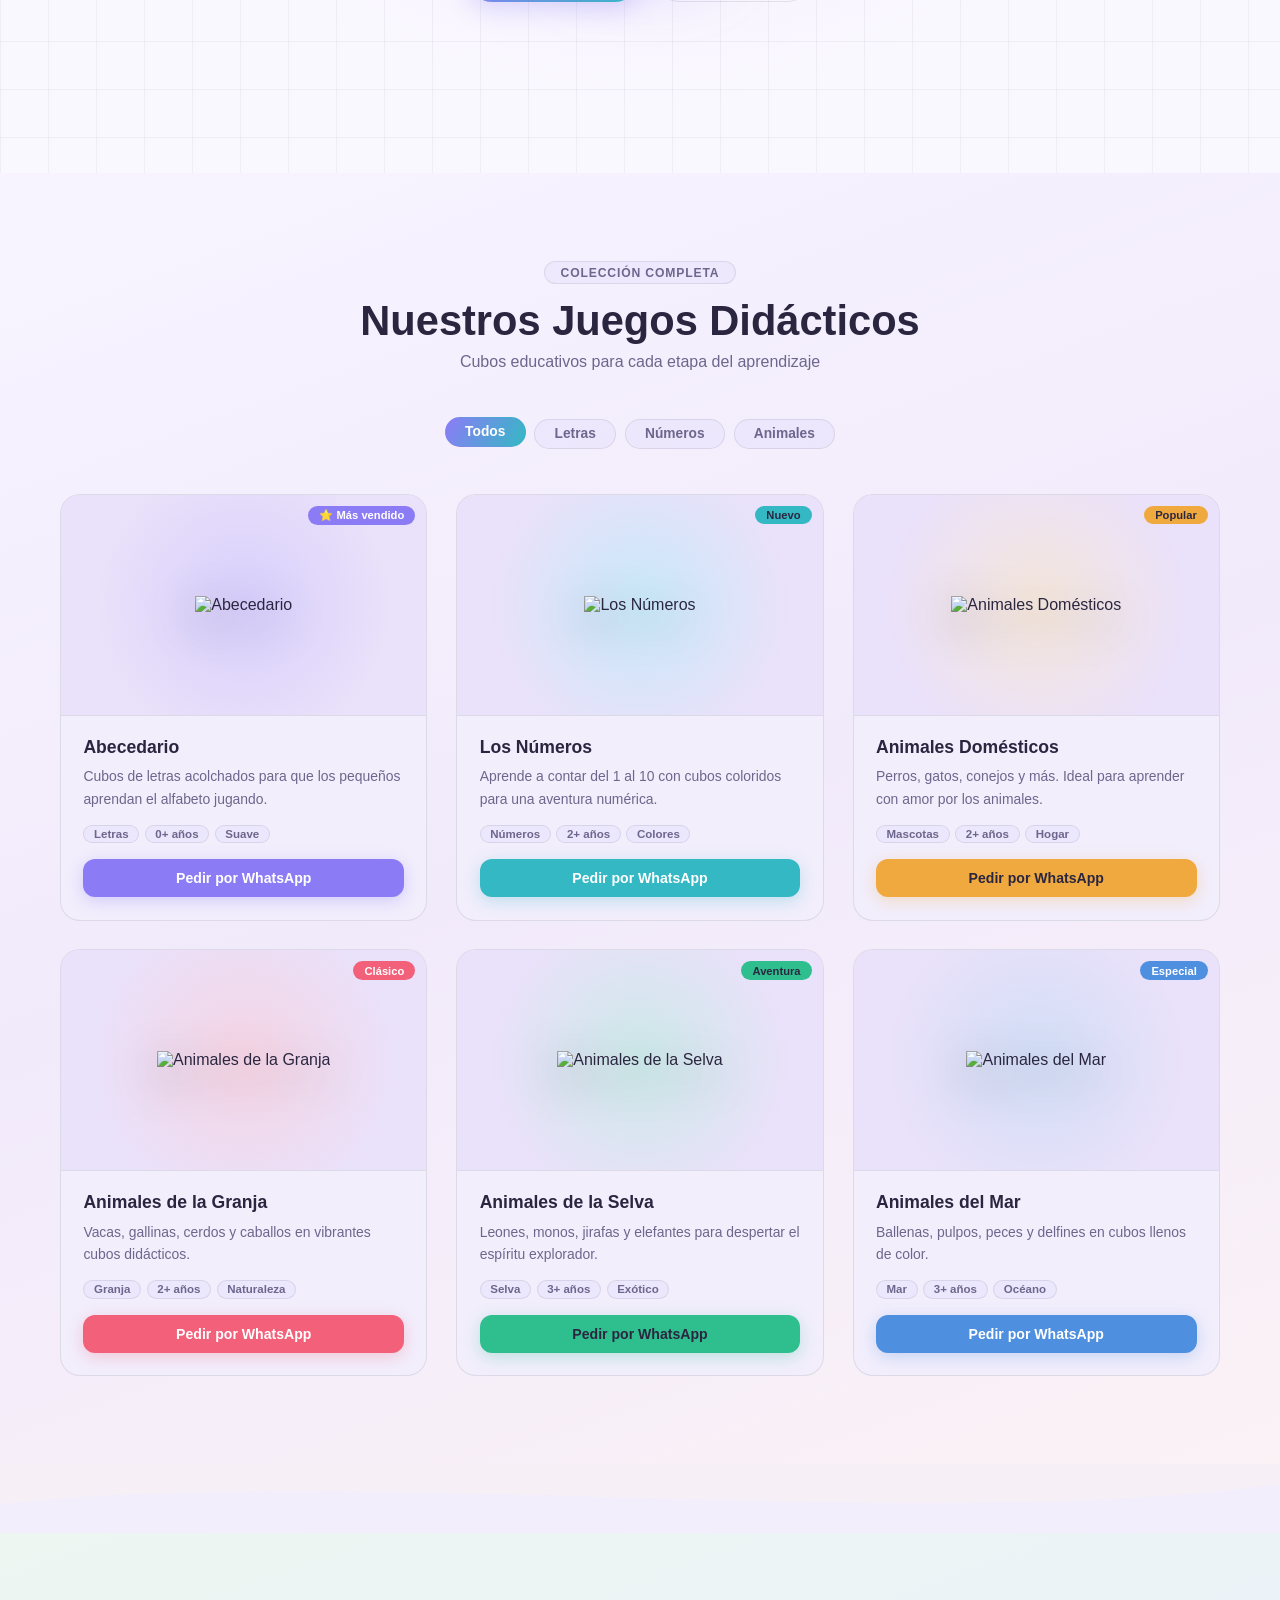
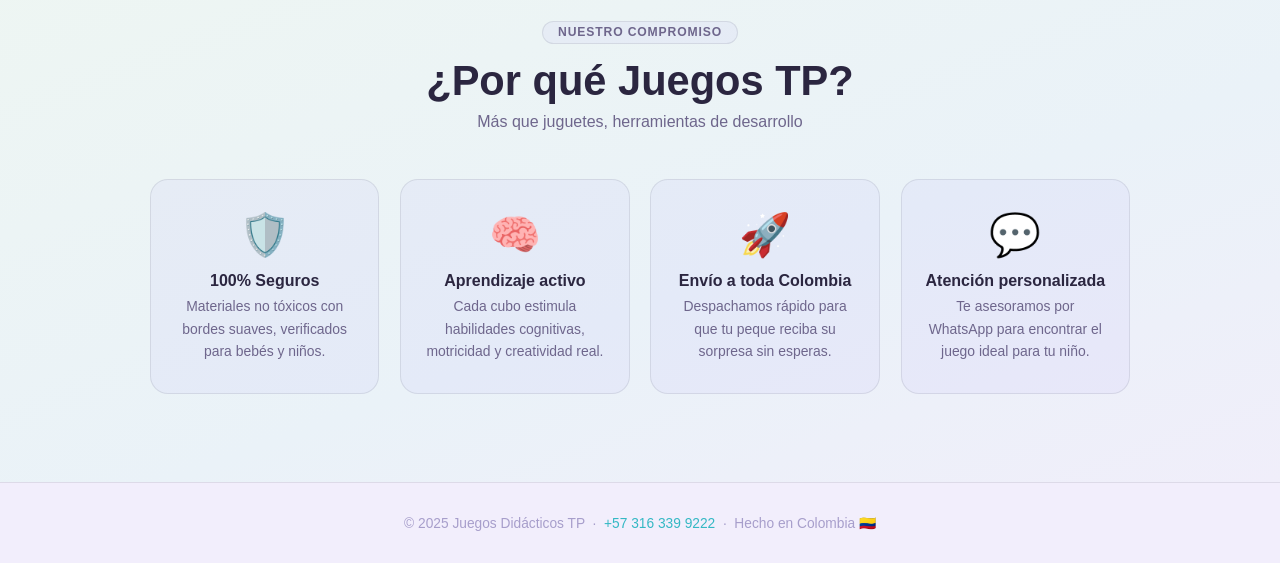
==== commit ac33a94a: "CSP: permitir connect-src data: para los shaders del escáner Co-Authored-By: Claude Sonnet 5.5 <nore" ====
--- a/index.html
+++ b/index.html
@@ -2,7 +2,7 @@
 <html lang="es">
 <head>
   <meta charset="UTF-8" />
-  <meta http-equiv="Content-Security-Policy" content="default-src 'self'; script-src 'self' 'unsafe-inline' https://cdnjs.cloudflare.com; style-src 'self' 'unsafe-inline' https://fonts.googleapis.com; font-src https://fonts.gstatic.com; img-src 'self' https://juegosdidacticostp.com data: blob:; media-src 'self' https://juegosdidacticostp.com; connect-src 'none'; object-src 'none'; frame-src 'none'; base-uri 'self'; form-action 'none'; upgrade-insecure-requests" />
+  <meta http-equiv="Content-Security-Policy" content="default-src 'self'; script-src 'self' 'unsafe-inline' https://cdnjs.cloudflare.com; style-src 'self' 'unsafe-inline' https://fonts.googleapis.com; font-src https://fonts.gstatic.com; img-src 'self' https://juegosdidacticostp.com data: blob:; media-src 'self' https://juegosdidacticostp.com; connect-src data:; object-src 'none'; frame-src 'none'; base-uri 'self'; form-action 'none'; upgrade-insecure-requests" />
   <meta name="referrer" content="strict-origin-when-cross-origin" />
   <meta name="format-detection" content="telephone=no" />
   <meta name="viewport" content="width=device-width, initial-scale=1.0" />
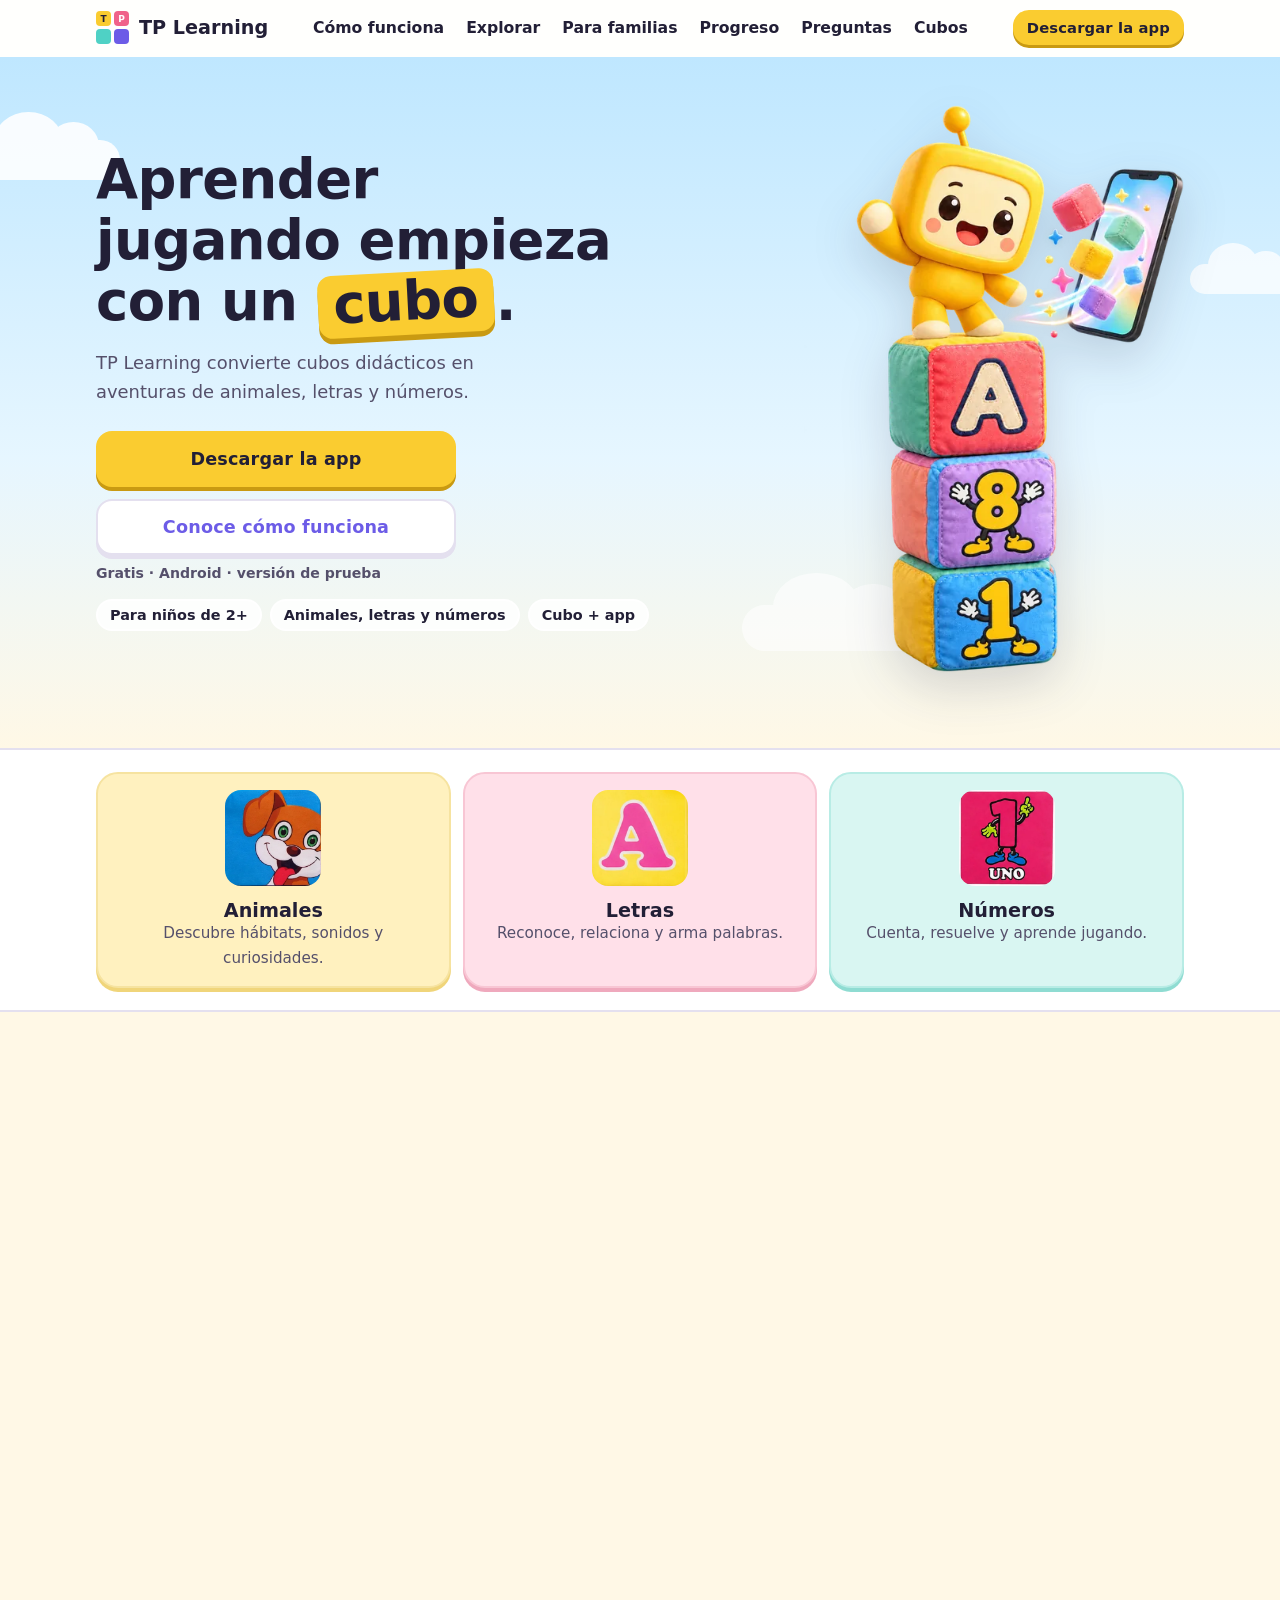
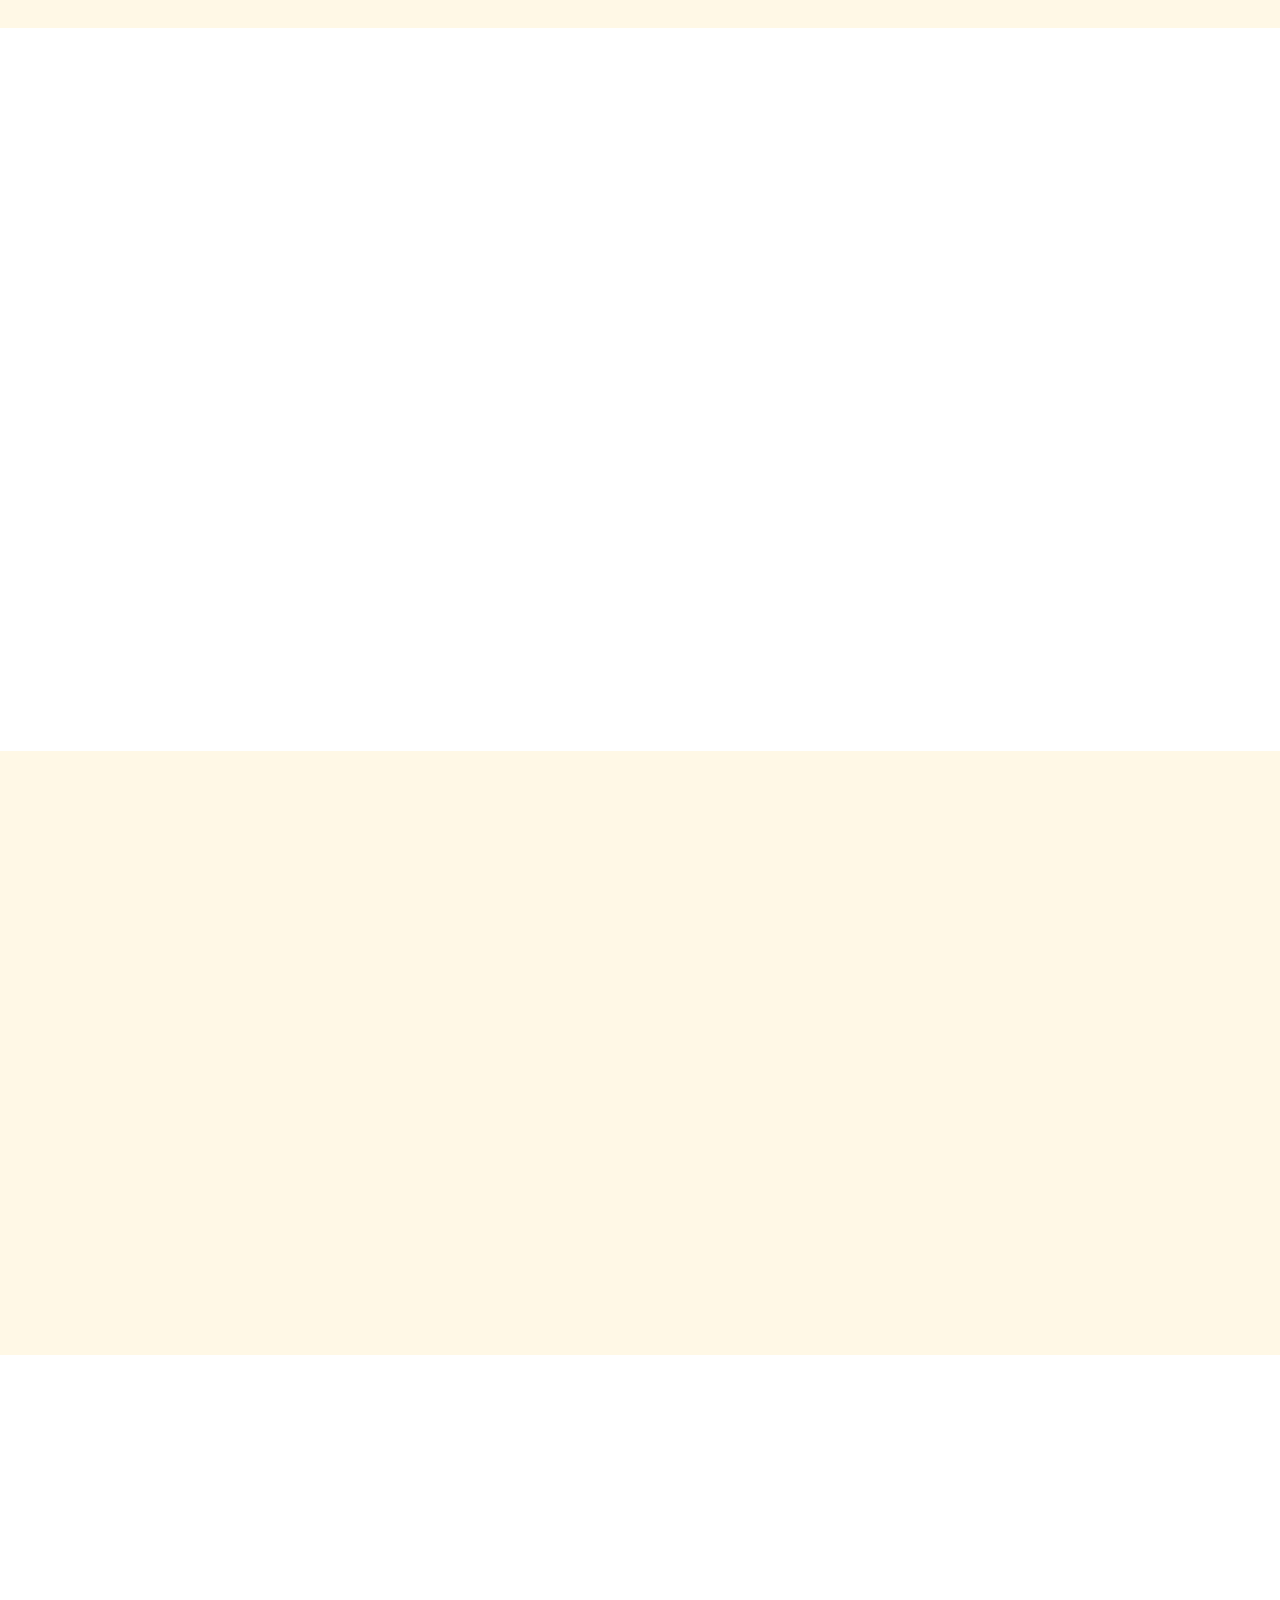
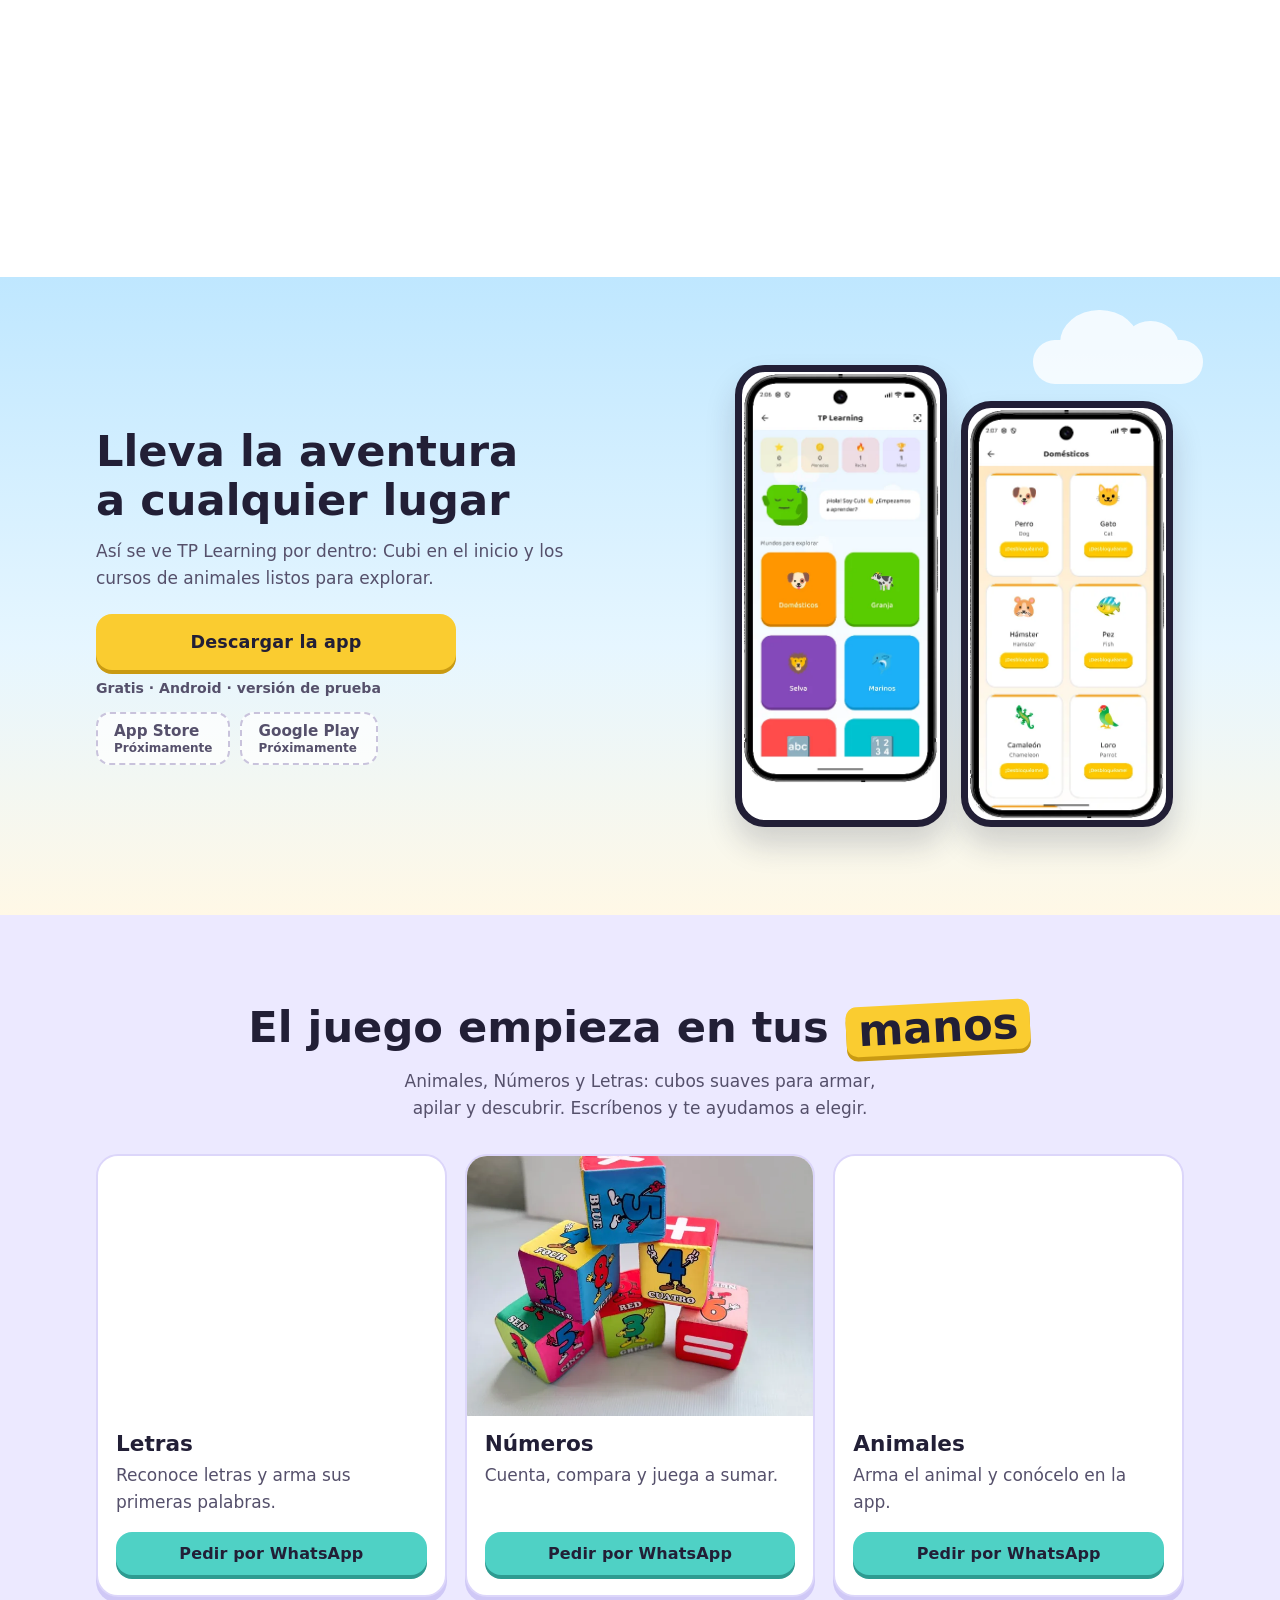
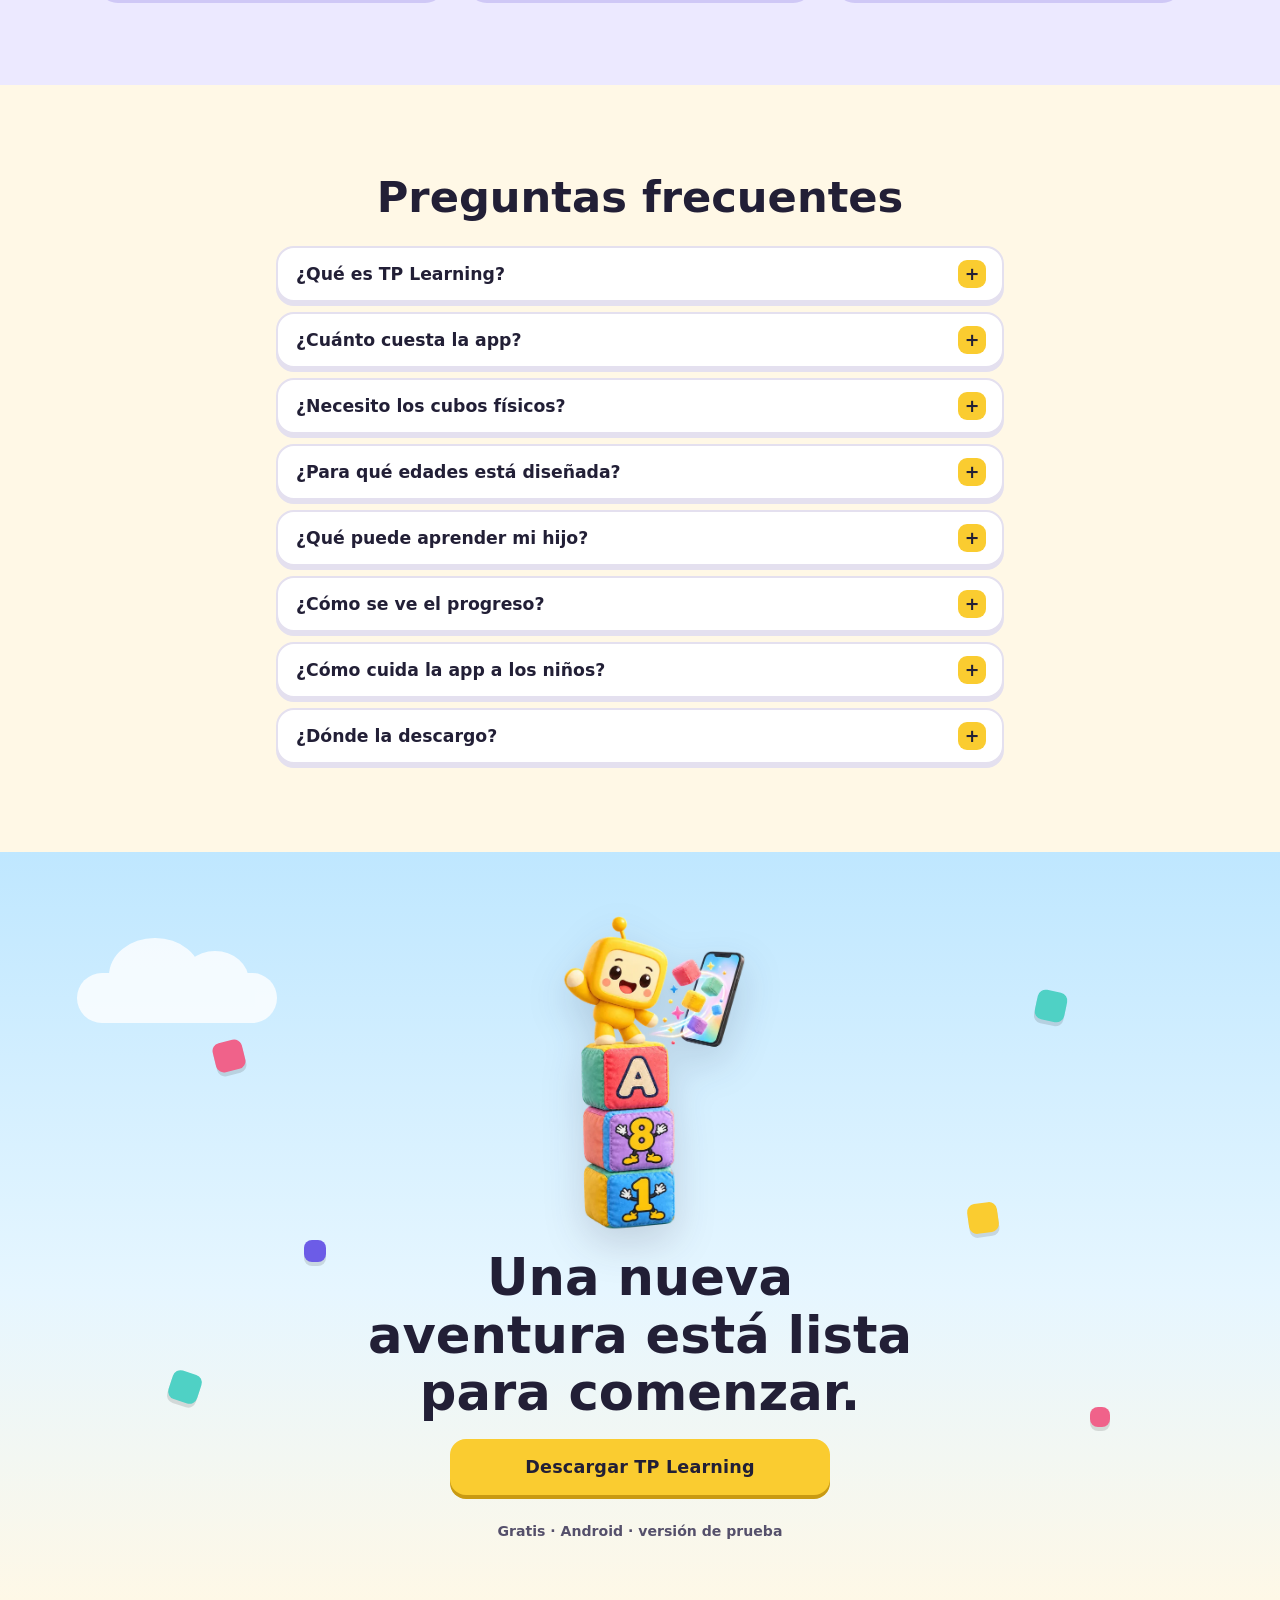
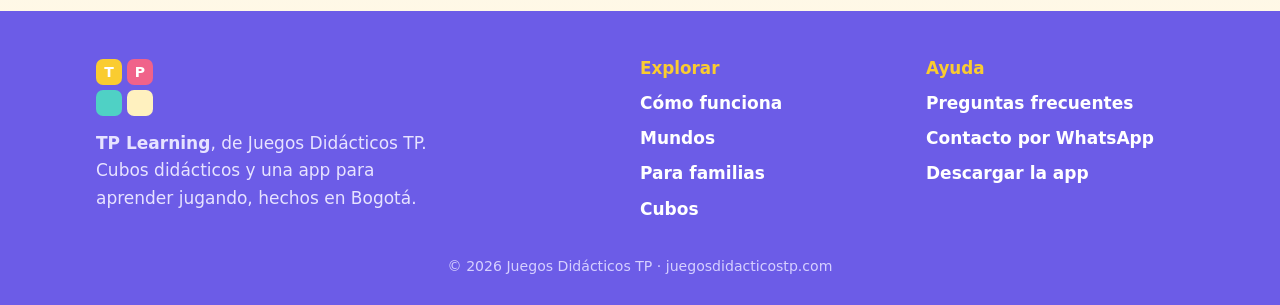
==== commit 7ba77fe7: "Nueva landing TP Learning: estructura tipo Duolingo con estilo Cielo de Cubi - index.html nuevo: her" ====
--- a/index.html
+++ b/index.html
@@ -1,2181 +1,286 @@
 <!DOCTYPE html>
 <html lang="es">
 <head>
-  <meta charset="UTF-8" />
-  <meta http-equiv="Content-Security-Policy" content="default-src 'self'; script-src 'self' 'unsafe-inline' https://cdnjs.cloudflare.com; style-src 'self' 'unsafe-inline' https://fonts.googleapis.com; font-src https://fonts.gstatic.com; img-src 'self' https://juegosdidacticostp.com data: blob:; media-src 'self' https://juegosdidacticostp.com; connect-src data:; object-src 'none'; frame-src 'none'; base-uri 'self'; form-action 'none'; upgrade-insecure-requests" />
-  <meta name="referrer" content="strict-origin-when-cross-origin" />
-  <meta name="format-detection" content="telephone=no" />
-  <meta name="viewport" content="width=device-width, initial-scale=1.0" />
-  <title>Juegos Didácticos TP</title>
-  <meta name="description" content="Cubos didácticos de alta calidad para aprender jugando: Abecedario, Números y Animales. Envíos a toda Colombia." />
-  <meta property="og:type" content="website" />
-  <meta property="og:url" content="https://juegosdidacticostp.com/" />
-  <meta property="og:title" content="Juegos Didácticos TP" />
-  <meta property="og:description" content="Cubos didácticos de alta calidad para aprender jugando: Abecedario, Números y Animales. Envíos a toda Colombia." />
-  <meta property="og:image" content="https://juegosdidacticostp.com/imagen_2026-07-31_094718518.png" />
-  <meta property="og:image:width" content="1254" />
-  <meta property="og:image:height" content="1254" />
-  <meta name="twitter:card" content="summary_large_image" />
-  <meta name="twitter:title" content="Juegos Didácticos TP" />
-  <meta name="twitter:description" content="Cubos didácticos de alta calidad para aprender jugando: Abecedario, Números y Animales. Envíos a toda Colombia." />
-  <meta name="twitter:image" content="https://juegosdidacticostp.com/imagen_2026-07-31_094718518.png" />
-  <link rel="icon" type="image/png" href="https://juegosdidacticostp.com/Gemini_Generated_Image_5czjkw5czjkw5czj__1_-removebg-preview.png" />
-  <link rel="apple-touch-icon" href="https://juegosdidacticostp.com/Gemini_Generated_Image_5czjkw5czjkw5czj__1_-removebg-preview.png" />
-  <link rel="preconnect" href="https://fonts.googleapis.com" />
-  <link rel="preconnect" href="https://fonts.gstatic.com" crossorigin />
-  <link href="https://fonts.googleapis.com/css2?family=Sora:wght@600;700;800&family=Inter:wght@400;500;600;700&display=swap" rel="stylesheet" />
-  <style>
-    :root {
-      --bg:#FAF8FF; --bg-2:#F2EEFC; --bg-3:#EAE1FA;
-      --ink:#2B2640; --ink-soft:#6E668C; --ink-faint:#A79ECB;
-      --violet:#8B7CF6; --violet-glow:rgba(139,124,246,0.3);
-      --cyan:#34B8C4; --cyan-glow:rgba(52,184,196,0.28);
-      --gold:#F0A93E; --gold-glow:rgba(240,169,62,0.28);
-      --coral:#F2607A; --coral-glow:rgba(242,96,122,0.28);
-      --mint:#2FBF8F; --mint-glow:rgba(47,191,143,0.28);
-      --ocean:#4F8FE0; --ocean-glow:rgba(79,143,224,0.28);
-      --whatsapp:#25D366;
-      --glass:rgba(139,124,246,0.06);
-      --glass-border:rgba(43,38,64,0.1);
-    }
-    *{box-sizing:border-box;margin:0;padding:0;}
-    html{scroll-behavior:smooth;}
-    body{font-family:'Inter',sans-serif;background:linear-gradient(180deg,#F5F1FF 0%,#EFEAFA 40%,#F7F0F5 100%);color:var(--ink);overflow-x:hidden;}
-    h1,h2,h3,.display{font-family:'Sora',sans-serif;}
-    .bg-grid{position:absolute;inset:0;z-index:0;pointer-events:none;
-      background-image:linear-gradient(rgba(43,38,64,0.05) 1px,transparent 1px),linear-gradient(90deg,rgba(43,38,64,0.05) 1px,transparent 1px);
-      background-size:48px 48px;}
-
-    /* NAV */
-    nav{position:fixed;top:0;left:0;right:0;z-index:300;display:flex;align-items:center;justify-content:space-between;padding:.9rem 2rem;background:rgba(250,248,255,0);backdrop-filter:blur(0px);border-bottom:1px solid transparent;transition:background .4s,border-color .4s,backdrop-filter .4s;}
-    nav.scrolled{background:rgba(250,248,255,.85);backdrop-filter:blur(16px);border-bottom-color:var(--glass-border);}
-    .nav-logo{font-family:'Sora',sans-serif;font-weight:800;font-size:1.15rem;color:var(--ink);text-decoration:none;line-height:1.1;}
-    .nav-logo span{background:linear-gradient(120deg,var(--violet),var(--cyan));-webkit-background-clip:text;background-clip:text;color:transparent;}
-    .nav-cta{background:linear-gradient(120deg,var(--violet),var(--cyan));color:#fff;border:none;border-radius:50px;padding:.55rem 1.5rem;font-family:'Sora',sans-serif;font-weight:700;font-size:.88rem;cursor:pointer;text-decoration:none;box-shadow:0 4px 20px var(--violet-glow);transition:transform .2s,box-shadow .2s;}
-    .nav-cta:hover{transform:translateY(-2px);box-shadow:0 6px 26px var(--violet-glow);}
-
-    /* HERO */
-    .hero{position:relative;min-height:100vh;display:flex;flex-direction:column;align-items:center;justify-content:center;text-align:center;padding:8rem 1.5rem 7rem;overflow:hidden;background:radial-gradient(circle at 50% 25%,var(--bg-3),var(--bg) 65%);}
-    .floaters{position:absolute;inset:0;pointer-events:none;z-index:1;}
-    .floater{position:absolute;font-size:2.1rem;animation:floatY 6s ease-in-out infinite;}
-    .floater.f-violet{filter:drop-shadow(0 0 16px var(--violet-glow));}
-    .floater.f-cyan{filter:drop-shadow(0 0 16px var(--cyan-glow));}
-    .floater.f-gold{filter:drop-shadow(0 0 16px var(--gold-glow));}
-    .floater.f-coral{filter:drop-shadow(0 0 16px var(--coral-glow));}
-    .floater:nth-child(1){top:14%;left:7%;animation-delay:0s;}
-    .floater:nth-child(2){top:18%;right:8%;animation-delay:1.3s;font-size:1.8rem;}
-    .floater:nth-child(3){top:60%;left:5%;animation-delay:2.2s;font-size:2.4rem;}
-    .floater:nth-child(4){top:64%;right:6%;animation-delay:.9s;}
-    .floater:nth-child(5){top:38%;left:3%;animation-delay:3.1s;font-size:1.7rem;}
-    .floater:nth-child(6){top:42%;right:3%;animation-delay:1.7s;font-size:1.9rem;}
-    @keyframes floatY{0%,100%{transform:translateY(0) rotate(-4deg);}50%{transform:translateY(-18px) rotate(4deg);}}
-    .hero-badge{position:relative;z-index:2;display:inline-flex;align-items:center;gap:.4rem;background:rgba(123,97,255,0.1);border:1px solid rgba(123,97,255,0.35);color:var(--violet);border-radius:50px;padding:.35rem 1.1rem;font-weight:600;font-size:.82rem;margin-bottom:1.6rem;}
-    .hero h1{position:relative;z-index:2;font-size:clamp(2.5rem,7vw,4.6rem);font-weight:800;line-height:1.08;margin-bottom:1.1rem;background:linear-gradient(120deg,var(--ink),var(--ink-soft));-webkit-background-clip:text;background-clip:text;color:transparent;}
-    .hero h1 em{font-style:normal;background:linear-gradient(120deg,var(--violet),var(--cyan));-webkit-background-clip:text;background-clip:text;color:transparent;}
-    .hero p{position:relative;z-index:2;max-width:540px;font-size:clamp(.98rem,2.2vw,1.14rem);color:var(--ink-soft);line-height:1.72;margin-bottom:2.4rem;}
-    .hero-btns{position:relative;z-index:2;display:flex;gap:1rem;flex-wrap:wrap;justify-content:center;}
-    .btn-primary{background:linear-gradient(120deg,var(--violet),var(--cyan));color:#fff;border:none;border-radius:50px;padding:.9rem 2.2rem;font-family:'Sora',sans-serif;font-weight:700;font-size:.98rem;cursor:pointer;text-decoration:none;display:inline-flex;align-items:center;gap:.5rem;box-shadow:0 6px 26px var(--violet-glow);transition:transform .22s,box-shadow .22s;}
-    .btn-primary:hover{transform:translateY(-4px);box-shadow:0 10px 34px var(--violet-glow);}
-    .btn-outline{background:transparent;color:var(--ink);border:1.5px solid var(--glass-border);border-radius:50px;padding:.9rem 2.2rem;font-family:'Sora',sans-serif;font-weight:700;font-size:.98rem;cursor:pointer;text-decoration:none;transition:background .2s,border-color .2s,transform .2s;}
-    .btn-outline:hover{background:var(--glass);border-color:var(--ink-soft);transform:translateY(-4px);}
-    @keyframes spinCube{from{transform:rotateY(0deg) rotateX(-12deg);}to{transform:rotateY(360deg) rotateX(-12deg);}}
-    .story-tag{display:inline-block;font-size:12px;font-weight:700;letter-spacing:.04em;text-transform:uppercase;padding:6px 14px;border-radius:999px;margin-bottom:16px;border:1px solid;}
-    .tag-violet{color:var(--violet);border-color:rgba(123,97,255,.4);background:rgba(123,97,255,.1);}
-    .tag-cyan{color:var(--cyan);border-color:rgba(34,211,238,.4);background:rgba(34,211,238,.1);}
-
-    /* ASSEMBLY SCENE */
-    .assembly-scene{position:relative;padding:3rem 1.5rem;overflow:hidden;display:flex;flex-direction:column;align-items:center;justify-content:center;gap:2rem;}
-    #animalesScene{padding-top:6rem;}
-    .assembly-caption{position:relative;z-index:2;text-align:center;max-width:480px;background:#fff;border-radius:28px;padding:2.3rem 2rem;border:1px solid rgba(43,38,64,.05);box-shadow:0 2px 8px rgba(43,38,64,.05),0 10px 26px rgba(43,38,64,.06);transition:transform .45s cubic-bezier(.22,1,.36,1),box-shadow .45s cubic-bezier(.22,1,.36,1);}
-    .assembly-caption:hover{transform:translateY(-6px);box-shadow:0 22px 46px rgba(43,38,64,.14),0 6px 16px rgba(43,38,64,.08);}
-    .assembly-caption h2{font-size:clamp(22px,3.2vw,30px);margin-bottom:10px;font-weight:700;color:var(--ink);}
-    .info-toggle{position:relative;display:inline-flex;align-items:center;gap:.5rem;margin:4px 0 0;padding:.6rem 1.4rem;border-radius:18px;border:3px dashed var(--violet);background:linear-gradient(145deg,rgba(139,124,246,.08),rgba(52,184,196,.06));font-family:'Sora',sans-serif;font-weight:800;font-size:.85rem;color:var(--ink);cursor:pointer;transition:transform .2s ease;}
-    .info-toggle:hover{transform:translateY(-2px);}
-    .info-toggle-coral{border-color:var(--coral);}
-    .info-toggle-cyan{border-color:var(--cyan);}
-    .info-toggle-violet{border-color:var(--violet);}
-    .info-toggle-icon{font-size:1.15rem;transition:transform .35s cubic-bezier(.34,1.56,.64,1);}
-    .info-toggle[aria-expanded="true"] .info-toggle-icon{transform:rotate(-16deg) scale(1.1);}
-    .info-toggle-chevron{font-size:.75rem;color:var(--ink-soft);transition:transform .3s ease;}
-    .info-toggle[aria-expanded="true"] .info-toggle-chevron{transform:rotate(180deg);}
-    .info-toggle-walker{position:absolute;z-index:4;left:0;top:0;font-size:1.05rem;line-height:1;transform:translate(-50%,-50%);animation:walkBorder 7s linear infinite;pointer-events:none;}
-    .info-toggle-walker span{display:inline-block;animation:walkBounce .35s ease-in-out infinite;}
-    @keyframes walkBorder{0%{left:2%;top:0%;}25%{left:98%;top:0%;}50%{left:98%;top:100%;}75%{left:2%;top:100%;}100%{left:2%;top:0%;}}
-    @keyframes walkBounce{0%,100%{transform:translateY(0) rotate(-6deg);}50%{transform:translateY(-3px) rotate(6deg);}}
-    .info-toggle-walker.jump-away{animation:walkerJumpFall .9s cubic-bezier(.34,1.2,.64,1) forwards;}
-    .info-toggle-walker.jump-away span{animation:none;transform:none;}
-    @keyframes walkerJumpFall{0%{transform:translate(-50%,-50%) translateY(0) scale(1) rotate(0deg);opacity:1;}28%{transform:translate(-50%,-50%) translateY(-24px) scale(1.15) rotate(-10deg);opacity:1;}55%{transform:translate(-50%,-50%) translateY(6px) scale(.98) rotate(6deg);opacity:1;}100%{transform:translate(-50%,-50%) translateY(90px) scale(.35) rotate(18deg);opacity:0;}}
-    .info-panel{max-height:0;opacity:0;overflow:hidden;transition:max-height .55s cubic-bezier(.22,1,.36,1),opacity .4s ease,margin-top .55s cubic-bezier(.22,1,.36,1);margin-top:0;}
-    .info-panel.open{max-height:480px;opacity:1;margin-top:1.5rem;}
-    .info-panel p{font-size:14px;color:var(--ink-soft);line-height:1.6;margin-bottom:1.4rem;}
-    .benefit-row{display:flex;justify-content:center;gap:1.4rem;}
-    .benefit-item{display:flex;flex-direction:column;align-items:center;gap:.5rem;flex:1;min-width:0;}
-    .benefit-icon{width:58px;height:58px;border-radius:18px;display:flex;align-items:center;justify-content:center;font-size:1.8rem;line-height:1;transform:scale(.7) translateY(10px);opacity:0;transition:transform .5s cubic-bezier(.34,1.56,.64,1),opacity .4s ease;}
-    .info-panel.open .benefit-icon{transform:scale(1) translateY(0);opacity:1;}
-    .benefit-item:nth-child(2) .benefit-icon{transition-delay:.08s;}
-    .benefit-item:nth-child(3) .benefit-icon{transition-delay:.16s;}
-    .benefit-icon.icon-explora{background:linear-gradient(145deg,rgba(52,184,196,.2),rgba(52,184,196,.06));}
-    .benefit-icon.icon-diviertete{background:linear-gradient(145deg,rgba(242,96,122,.2),rgba(242,96,122,.06));}
-    .benefit-icon.icon-aprende{background:linear-gradient(145deg,rgba(139,124,246,.2),rgba(139,124,246,.06));}
-    .benefit-label{font-family:'Sora',sans-serif;font-size:.72rem;font-weight:800;letter-spacing:.03em;text-transform:uppercase;color:var(--ink-soft);}
-
-    /* CUBE 3D */
-    .cube-piece{opacity:0;transform:translate(var(--dx,0),var(--dy,0)) rotate(var(--drot,0deg)) scale(0.35);transition:opacity 1s cubic-bezier(.22,1,.36,1),transform 1.1s cubic-bezier(.22,1,.36,1);transition-delay:var(--delay,0s);perspective:700px;}
-    .cube-piece.visible{opacity:1;transform:translate(0,0) rotate(0deg) scale(1);}
-    .piece-spin{width:110px;height:110px;transform-style:preserve-3d;animation:spinCube 16s linear infinite;}
-    .piece3d{position:relative;width:100%;height:100%;transform-style:preserve-3d;}
-    .piece-face{position:absolute;width:110px;height:110px;border-radius:14px;overflow:hidden;background:var(--bg-3);box-shadow:inset 0 0 0 1px rgba(255,255,255,0.12),0 0 24px rgba(0,0,0,0.25);}
-    .piece-face img{width:100%;height:100%;object-fit:cover;display:block;}
-    .piece-face.front{transform:translateZ(55px);}
-    .piece-face.back{transform:rotateY(180deg) translateZ(55px);}
-    .piece-face.right{transform:rotateY(90deg) translateZ(55px);}
-    .piece-face.left{transform:rotateY(-90deg) translateZ(55px);}
-    .piece-face.top{transform:rotateX(90deg) translateZ(55px);}
-    .piece-face.bottom{transform:rotateX(-90deg) translateZ(55px);}
-    .piece-cyan2 .piece-face{box-shadow:inset 0 0 0 2px var(--cyan),0 0 30px var(--cyan-glow);}
-    .piece-violet2 .piece-face{box-shadow:inset 0 0 0 2px var(--violet),0 0 30px var(--violet-glow);}
-    @media(max-width:640px){
-      .word-row{gap:8px;}
-      .piece-spin,.piece-face{width:66px;height:66px;}
-      .piece-face.front{transform:translateZ(33px);}
-      .piece-face.back{transform:rotateY(180deg) translateZ(33px);}
-      .piece-face.right{transform:rotateY(90deg) translateZ(33px);}
-      .piece-face.left{transform:rotateY(-90deg) translateZ(33px);}
-      .piece-face.top{transform:rotateX(90deg) translateZ(33px);}
-      .piece-face.bottom{transform:rotateX(-90deg) translateZ(33px);}
-    }
-    @media(max-width:400px){
-      .word-row{gap:5px;}
-      .piece-spin,.piece-face{width:56px;height:56px;}
-      .piece-face.front{transform:translateZ(28px);}
-      .piece-face.back{transform:rotateY(180deg) translateZ(28px);}
-      .piece-face.right{transform:rotateY(90deg) translateZ(28px);}
-      .piece-face.left{transform:rotateY(-90deg) translateZ(28px);}
-      .piece-face.top{transform:rotateX(90deg) translateZ(28px);}
-      .piece-face.bottom{transform:rotateX(-90deg) translateZ(28px);}
-    }
-
-    /* MOSAIC */
-    .mosaic-frame{perspective:1000px;}
-    .mosaic-inner{display:grid;grid-template-columns:repeat(2,1fr);grid-template-rows:repeat(2,1fr);width:280px;height:280px;gap:2px;transform-style:preserve-3d;animation:mosaicSway 7s ease-in-out infinite;filter:drop-shadow(0 20px 30px rgba(0,0,0,0.15));}
-    @keyframes mosaicSway{0%,100%{transform:rotateY(-5deg) rotateX(2deg);}50%{transform:rotateY(5deg) rotateX(-2deg);}}
-    .mosaic-tile{width:139px;height:139px;opacity:0;overflow:hidden;background:var(--bg-3);transition:opacity .9s cubic-bezier(.22,1,.36,1),transform 1s cubic-bezier(.22,1,.36,1);transition-delay:var(--delay,0s);transform:translate(var(--dx,0),var(--dy,0)) scale(.3) rotate(var(--drot,0deg));box-shadow:inset 0 0 0 1px rgba(255,255,255,0.5);}
-    .mosaic-tile.visible{opacity:1;transform:translate(0,0) scale(1) rotate(0deg);}
-    .mosaic-tile img{width:100%;height:100%;object-fit:cover;display:block;transition:opacity .35s ease;}
-    .mosaic-tile.tl{border-radius:24px 6px 6px 6px;}
-    .mosaic-tile.tr{border-radius:6px 24px 6px 6px;}
-    .mosaic-tile.bl{border-radius:6px 6px 6px 24px;}
-    .mosaic-tile.br{border-radius:6px 6px 24px 6px;}
-
-    /* CLUSTER */
-    .cluster3-frame{position:relative;width:280px;height:380px;}
-    .cluster3-frame .cube-piece{position:absolute;}
-    .cube-piece.attract{transform:translate(var(--dx,0),var(--dy,0)) rotate(var(--drot,0deg)) scale(var(--scale,2.6));filter:blur(var(--blur,8px));transition:opacity 1.6s cubic-bezier(.22,1,.36,1),transform 2.2s cubic-bezier(.22,1,.36,1),filter 2.2s ease-out;}
-    .cube-piece.attract.visible{transform:translate(0,0) rotate(0deg) scale(1);filter:blur(0px);}
-    .cursor-caption{position:fixed;top:0;left:0;transform:translate(-9999px,-9999px);max-width:220px;background:var(--bg-2);border:1px solid var(--glass-border);border-radius:14px;padding:10px 16px;font-size:13px;font-weight:600;line-height:1.45;color:var(--ink);pointer-events:none;opacity:0;transition:opacity .3s ease;z-index:50;box-shadow:0 10px 26px rgba(0,0,0,0.12);}
-    .cursor-caption.active{opacity:1;}
-    @media(max-width:900px){.cursor-caption{display:none;}}
-
-    /* WORD ROW */
-    .word-row{display:flex;align-items:center;justify-content:center;gap:14px;flex-wrap:nowrap;}
-    .abc-baby{display:block;width:44%;max-width:230px;height:auto;margin:.4rem auto 0;filter:drop-shadow(0 18px 26px rgba(43,38,64,.22));}
-
-    @media(max-width:640px){
-      .assembly-scene{padding:1.75rem 1.5rem;gap:1.5rem;}
-      #animalesScene{padding-top:4.5rem;}
-      .mosaic-inner{width:200px;height:200px;}
-      .mosaic-tile{width:99px;height:99px;}
-      .cluster3-frame{width:220px;height:300px;transform:scale(0.85);transform-origin:top center;}
-      .word-row{gap:8px;transform:scale(0.72);}
-      .abc-baby{width:78%;max-width:320px;}
-    }
-
-    /* WAVE */
-    .wave-divider{display:block;width:100%;height:70px;margin-bottom:-1px;}
-    .wave-divider svg{display:block;width:100%;height:100%;}
-
-    /* STATS BAR */
-    .stats-bar{position:relative;background:var(--bg-2);border-top:1px solid var(--glass-border);border-bottom:1px solid var(--glass-border);padding:1.7rem 1rem;display:flex;flex-wrap:wrap;justify-content:center;gap:1.5rem 3rem;}
-    .stat{text-align:center;opacity:0;transform:translateY(16px);transition:opacity .6s,transform .6s;}
-    .stat.visible{opacity:1;transform:translateY(0);}
-    .stat strong{font-family:'Sora',sans-serif;font-size:2rem;font-weight:800;background:linear-gradient(120deg,var(--violet),var(--cyan));-webkit-background-clip:text;background-clip:text;color:transparent;display:block;line-height:1;}
-    .stat span{font-size:.82rem;color:var(--ink-soft);font-weight:600;}
-
-    /* SECTIONS */
-    .section-wrap{position:relative;padding:5.5rem 1.5rem;}
-    .products-bg{
-  position:relative;
-  background:linear-gradient(160deg,#F8F4FF 0%,#F1EAFB 50%,#FBF2F6 100%);
-  overflow:hidden;
-}
-#productsShader{position:absolute;inset:0;width:100%;height:100%;z-index:0;opacity:.85;}
-    .section-head{position:relative;z-index:1;text-align:center;margin-bottom:3rem;}
-    .section-pill{display:inline-block;background:var(--glass);color:var(--ink-soft);border:1px solid var(--glass-border);border-radius:50px;padding:.22rem .95rem;font-weight:700;font-size:.76rem;text-transform:uppercase;letter-spacing:.07em;margin-bottom:.8rem;}
-    .section-title{font-family:'Sora',sans-serif;font-weight:800;font-size:clamp(1.8rem,3.8vw,2.6rem);color:var(--ink);line-height:1.15;margin-bottom:.5rem;}
-    .section-sub{color:var(--ink-soft);font-size:1rem;font-weight:500;}
-
-    /* TABS */
-    .tabs{position:relative;z-index:1;display:flex;flex-wrap:wrap;gap:.55rem;justify-content:center;margin-bottom:2.8rem;}
-    .tab{background:var(--glass);color:var(--ink-soft);border:1px solid var(--glass-border);border-radius:50px;padding:.42rem 1.2rem;font-family:'Sora',sans-serif;font-weight:600;font-size:.86rem;cursor:pointer;transition:background .2s,color .2s,transform .2s,border-color .2s;}
-    .tab:hover,.tab.active{background:linear-gradient(120deg,var(--violet),var(--cyan));color:#fff;border-color:transparent;transform:translateY(-2px);}
-
-    /* PRODUCTS */
-    .products-grid{position:relative;z-index:1;display:grid;grid-template-columns:repeat(auto-fill,minmax(280px,1fr));gap:1.8rem;max-width:1160px;margin:0 auto;}
-    .product-card{background:var(--bg-2);border-radius:20px;overflow:hidden;border:1px solid var(--glass-border);display:flex;flex-direction:column;opacity:0;transform:translateY(50px) scale(.97);transition:opacity .6s cubic-bezier(.22,1,.36,1),transform .6s cubic-bezier(.22,1,.36,1),box-shadow .3s,border-color .3s;}
-    .product-card.visible{opacity:1;transform:translateY(0) scale(1);}
-    .product-card:nth-child(2){transition-delay:.1s}
-    .product-card:nth-child(3){transition-delay:.2s}
-    .product-card:nth-child(4){transition-delay:.3s}
-    .product-card:nth-child(5){transition-delay:.4s}
-    .product-card:nth-child(6){transition-delay:.5s}
-    .card-img-box{position:relative;width:100%;height:220px;display:flex;align-items:center;justify-content:center;overflow:hidden;background:var(--bg-3);}
-    .card-img-box.acc-violet{background:radial-gradient(circle,rgba(123,97,255,0.22),var(--bg-3) 70%);}
-    .card-img-box.acc-cyan{background:radial-gradient(circle,rgba(34,211,238,0.2),var(--bg-3) 70%);}
-    .card-img-box.acc-gold{background:radial-gradient(circle,rgba(255,200,87,0.2),var(--bg-3) 70%);}
-    .card-img-box.acc-coral{background:radial-gradient(circle,rgba(255,107,129,0.2),var(--bg-3) 70%);}
-    .card-img-box.acc-mint{background:radial-gradient(circle,rgba(52,211,153,0.2),var(--bg-3) 70%);}
-    .card-img-box.acc-ocean{background:radial-gradient(circle,rgba(79,157,222,0.2),var(--bg-3) 70%);}
-    .card-img-box img{max-width:82%;max-height:82%;width:auto;height:auto;object-fit:contain;display:block;transition:transform .45s cubic-bezier(.34,1.56,.64,1);filter:drop-shadow(0 12px 24px rgba(0,0,0,0.4));}
-    .product-card:hover .card-img-box img{transform:scale(1.08) rotate(-1deg);}
-    .card-badge{position:absolute;top:11px;right:11px;color:var(--ink);border-radius:20px;padding:.2rem .7rem;font-weight:800;font-size:.7rem;}
-    .badge-violet{background:var(--violet);color:#fff;}
-    .badge-cyan{background:var(--cyan);}
-    .badge-gold{background:var(--gold);}
-    .badge-coral{background:var(--coral);color:#fff;}
-    .badge-mint{background:var(--mint);}
-    .badge-ocean{background:var(--ocean);color:#fff;}
-    .card-body{padding:1.3rem 1.4rem 1.4rem;border-top:1px solid var(--glass-border);display:flex;flex-direction:column;flex:1;}
-    .card-body h3{font-family:'Sora',sans-serif;font-weight:700;font-size:1.1rem;color:var(--ink);margin-bottom:.4rem;line-height:1.25;}
-    .card-body p{color:var(--ink-soft);font-size:.87rem;line-height:1.62;margin-bottom:.9rem;flex:1;}
-    .tag-row{display:flex;flex-wrap:wrap;gap:.35rem;margin-bottom:1rem;}
-    .pill-tag{background:var(--glass);color:var(--ink-soft);border:1px solid var(--glass-border);border-radius:20px;padding:.15rem .6rem;font-size:.72rem;font-weight:600;}
-    .card-btn{display:block;width:100%;color:#fff;border:none;border-radius:12px;padding:.68rem;font-family:'Sora',sans-serif;font-weight:700;font-size:.88rem;cursor:pointer;text-decoration:none;text-align:center;transition:transform .2s,box-shadow .2s,filter .2s;margin-top:auto;}
-    .btn-violet{background:var(--violet);box-shadow:0 4px 16px var(--violet-glow);}
-    .btn-cyan{background:var(--cyan);box-shadow:0 4px 16px var(--cyan-glow);}
-    .btn-gold{background:var(--gold);color:var(--ink);box-shadow:0 4px 16px var(--gold-glow);}
-    .btn-coral{background:var(--coral);box-shadow:0 4px 16px var(--coral-glow);}
-    .btn-mint{background:var(--mint);color:var(--ink);box-shadow:0 4px 16px var(--mint-glow);}
-    .btn-ocean{background:var(--ocean);box-shadow:0 4px 16px var(--ocean-glow);}
-    .card-btn:hover{transform:translateY(-2px);filter:brightness(1.1);}
-
-    /* WHY */
-    .why-bg{
-  position:relative;
-  background:linear-gradient(160deg,#EEF6F2 0%,#EAF2F8 60%,#F0EEFA 100%);
-  overflow:hidden;
-}
-#whyShader{position:absolute;inset:0;width:100%;height:100%;z-index:0;opacity:.8;}
-    .why-grid{position:relative;z-index:1;display:grid;grid-template-columns:repeat(auto-fit,minmax(210px,1fr));gap:1.3rem;max-width:980px;margin:0 auto;}
-    .why-card{background:var(--glass);border:1px solid var(--glass-border);border-radius:18px;padding:1.9rem 1.3rem;text-align:center;opacity:0;transform:translateY(30px) scale(.96);transition:opacity .6s cubic-bezier(.22,1,.36,1),transform .6s cubic-bezier(.22,1,.36,1),background .3s,border-color .3s;}
-    .why-card.visible{opacity:1;transform:translateY(0) scale(1);}
-    .why-card:hover{background:rgba(255,255,255,.08);border-color:var(--violet);transform:translateY(-6px) scale(1.02);}
-    .why-card:nth-child(2){transition-delay:.12s}
-    .why-card:nth-child(3){transition-delay:.24s}
-    .why-card:nth-child(4){transition-delay:.36s}
-    .why-icon{font-size:2.6rem;display:block;margin-bottom:.8rem;}
-    .why-card h4{font-family:'Sora',sans-serif;font-weight:700;font-size:1rem;color:var(--ink);margin-bottom:.35rem;}
-    .why-card p{font-size:.87rem;color:var(--ink-soft);line-height:1.62;}
-
-    /* REVIEWS */
-    .reviews-bg{background:var(--bg);}
-    .reviews-grid{position:relative;z-index:1;display:grid;grid-template-columns:repeat(auto-fit,minmax(260px,1fr));gap:1.6rem;max-width:1080px;margin:0 auto;}
-    .review-card{background:var(--bg-2);border:1px solid var(--glass-border);border-radius:20px;padding:1.8rem 1.6rem;opacity:0;transform:translateY(30px);transition:opacity .6s cubic-bezier(.22,1,.36,1),transform .6s cubic-bezier(.22,1,.36,1),border-color .3s;}
-    .review-card.visible{opacity:1;transform:translateY(0);}
-    .review-card:nth-child(2){transition-delay:.1s}
-    .review-card:nth-child(3){transition-delay:.2s}
-    .review-card:hover{border-color:var(--violet);}
-    .review-stars{color:var(--gold);font-size:1rem;letter-spacing:2px;margin-bottom:.9rem;}
-    .review-quote{font-size:.93rem;color:var(--ink);line-height:1.65;margin-bottom:1.3rem;}
-    .review-person{display:flex;align-items:center;gap:.7rem;}
-    .review-avatar{width:42px;height:42px;border-radius:50%;display:flex;align-items:center;justify-content:center;font-family:'Sora',sans-serif;font-weight:700;font-size:.85rem;color:#fff;flex-shrink:0;}
-    .review-name{font-family:'Sora',sans-serif;font-weight:700;font-size:.88rem;color:var(--ink);}
-    .review-meta{font-size:.78rem;color:var(--ink-soft);}
-    .avatar-violet{background:var(--violet);}
-    .avatar-cyan{background:var(--cyan);}
-    .avatar-coral{background:var(--coral);}
-    .reviews-summary{position:relative;z-index:1;display:flex;align-items:center;justify-content:center;gap:.6rem;margin-bottom:2.5rem;font-size:.92rem;color:var(--ink-soft);font-weight:600;}
-    .reviews-summary .review-stars{margin-bottom:0;font-size:1.1rem;}
-
-    /* CTA */
-    .cta-bg{position:relative;background:var(--bg);border-top:1px solid var(--glass-border);border-bottom:1px solid var(--glass-border);text-align:center;padding:3rem 1.5rem 6rem;}
-    .cta-bg h2{font-family:'Sora',sans-serif;font-weight:800;font-size:clamp(2rem,5vw,3.1rem);color:var(--ink);margin-bottom:.9rem;}
-    .cta-bg p{color:var(--ink-soft);font-size:1.05rem;margin-bottom:1.6rem;font-weight:500;}
-    .wa-status-badge{display:inline-flex;align-items:center;gap:.55rem;margin-bottom:1.6rem;padding:.55rem 1.3rem;border-radius:999px;background:rgba(37,211,102,0.1);border:1px solid rgba(37,211,102,0.35);font-family:'Sora',sans-serif;font-weight:700;font-size:.95rem;background-image:linear-gradient(120deg,var(--whatsapp),var(--cyan));-webkit-background-clip:text;background-clip:text;color:transparent;}
-    .wa-status-dot{position:relative;width:9px;height:9px;border-radius:50%;flex-shrink:0;background:var(--whatsapp);animation:waPulseDot 1.8s ease-in-out infinite;}
-    @keyframes waPulseDot{0%{box-shadow:0 0 0 0 rgba(37,211,102,.55);}70%{box-shadow:0 0 0 9px rgba(37,211,102,0);}100%{box-shadow:0 0 0 0 rgba(37,211,102,0);}}
-    .btn-wa{background:var(--whatsapp);color:#fff;border:none;border-radius:50px;padding:1rem 2.6rem;font-family:'Sora',sans-serif;font-weight:700;font-size:1.04rem;cursor:pointer;text-decoration:none;display:inline-flex;align-items:center;gap:.55rem;box-shadow:0 7px 26px rgba(37,211,102,.35);transition:transform .2s,box-shadow .2s;animation:waShake 3.2s ease-in-out infinite;}
-    .btn-wa:hover{transform:translateY(-4px);box-shadow:0 12px 36px rgba(37,211,102,.45);animation-play-state:paused;}
-    @keyframes waShake{0%,85%,100%{transform:rotate(0deg) translateY(0);}87%{transform:rotate(-9deg) translateY(-2px);}89%{transform:rotate(8deg) translateY(-2px);}91%{transform:rotate(-7deg) translateY(-1px);}93%{transform:rotate(6deg) translateY(-1px);}95%{transform:rotate(-3deg) translateY(0);}97%{transform:rotate(2deg) translateY(0);}}
-
-    /* FOOTER */
-    footer{background:var(--bg-2);color:var(--ink-faint);text-align:center;padding:2rem 1.5rem;font-size:.86rem;border-top:1px solid var(--glass-border);}
-    footer a{color:var(--cyan);text-decoration:none;}
-    .wa-float{position:fixed;bottom:1.4rem;right:1.4rem;z-index:400;background:var(--whatsapp);border-radius:50%;width:60px;height:60px;display:flex;align-items:center;justify-content:center;font-size:1.8rem;text-decoration:none;box-shadow:0 5px 24px rgba(37,211,102,.5);animation:waPulse 2.5s ease-in-out infinite;transition:transform .2s;}
-    .wa-float:hover{transform:scale(1.15);animation:none;}
-    @keyframes waPulse{0%,100%{box-shadow:0 5px 22px rgba(37,211,102,.5);}50%{box-shadow:0 5px 44px rgba(37,211,102,.8);}}
-
-    .reveal{opacity:0;transform:translateY(40px);transition:opacity .7s cubic-bezier(.22,1,.36,1),transform .7s cubic-bezier(.22,1,.36,1);}
-    .reveal.zoom-in{transform:scale(.92);}
-    .reveal.visible{opacity:1;transform:none;}
-
-    /* SET COUNT PILL */
-    .set-tag-row{display:flex;align-items:center;justify-content:center;gap:8px;flex-wrap:wrap;margin-bottom:16px;}
-    .set-tag-row .story-tag{margin-bottom:0;}
-    .set-count-pill{display:inline-flex;align-items:center;gap:.3rem;position:relative;z-index:0;font-size:12px;font-weight:700;letter-spacing:.02em;padding:6px 14px;border-radius:999px;line-height:1;color:var(--ink);background:var(--bg-2);}
-    .set-count-pill::before{content:"";position:absolute;inset:-2px;z-index:-2;border-radius:999px;background:conic-gradient(from 0deg,#ff3b3b,#ff9d3b,#ffe93b,#4bdc6b,#3bc6ff,#6b5bff,#ff3bd6,#ff3b3b);}
-    .set-count-pill::after{content:"";position:absolute;inset:2px;z-index:-1;border-radius:999px;background:var(--bg-2);}
-
-    /* EXIT POPUP */
-    .exit-overlay{position:fixed;inset:0;z-index:9500;display:flex;align-items:center;justify-content:center;padding:1.2rem;background:rgba(20,16,33,0.55);backdrop-filter:blur(4px);opacity:0;visibility:hidden;pointer-events:none;transition:opacity .35s ease,visibility .35s;}
-    .exit-overlay.exit-visible{opacity:1;visibility:visible;pointer-events:auto;}
-    .exit-card{position:relative;width:100%;max-width:380px;background:linear-gradient(165deg,#FFFDF6,#FFF6DF 60%,#FDEFC4);border:1px solid rgba(212,175,55,.4);border-radius:26px;padding:2.2rem 1.8rem 1.8rem;text-align:center;box-shadow:0 26px 60px rgba(20,16,33,.35);transform:scale(.9) translateY(16px);transition:transform .4s cubic-bezier(.22,1,.36,1);}
-    .exit-overlay.exit-visible .exit-card{transform:scale(1) translateY(0);}
-    .exit-close{position:absolute;top:14px;right:14px;width:30px;height:30px;border-radius:50%;background:rgba(43,38,64,.06);border:none;cursor:pointer;display:flex;align-items:center;justify-content:center;font-size:1rem;color:var(--ink-soft);transition:background .2s;}
-    .exit-close:hover{background:rgba(43,38,64,.12);}
-    .exit-kicker{display:inline-block;font-size:.74rem;font-weight:800;letter-spacing:.06em;text-transform:uppercase;color:#9A7B1E;background:rgba(212,175,55,.16);border:1px solid rgba(212,175,55,.4);border-radius:50px;padding:.3rem 1rem;margin-bottom:1rem;}
-    .exit-card h3{font-family:'Sora',sans-serif;font-weight:800;font-size:clamp(1.3rem,4.5vw,1.6rem);color:var(--ink);line-height:1.25;margin-bottom:.6rem;}
-    .exit-card .exit-pct{background:linear-gradient(120deg,#D4AF37,#B8860B);-webkit-background-clip:text;background-clip:text;color:transparent;}
-    .exit-card p.exit-sub{color:var(--ink-soft);font-size:.92rem;line-height:1.55;margin-bottom:1.4rem;}
-    .exit-timer{display:flex;flex-direction:column;align-items:center;gap:.3rem;margin:0 auto 1.5rem;}
-    .exit-timer-ring{position:relative;width:74px;height:74px;border-radius:50%;display:flex;align-items:center;justify-content:center;background:conic-gradient(#D4AF37 calc(var(--pct,100) * 1%),rgba(212,175,55,.15) 0);transition:background 1s linear;}
-    .exit-timer-ring::before{content:"";position:absolute;inset:6px;border-radius:50%;background:#FFFDF6;}
-    .exit-timer-num{position:relative;z-index:1;font-family:'Sora',sans-serif;font-weight:800;font-size:1.4rem;color:#8A6D1B;}
-    .exit-timer-label{font-size:.68rem;font-weight:700;letter-spacing:.04em;text-transform:uppercase;color:var(--ink-faint);}
-    .exit-wa-btn{display:flex;align-items:center;justify-content:center;gap:.55rem;width:100%;text-decoration:none;font-family:'Sora',sans-serif;font-weight:800;font-size:.98rem;color:#3B2B00;background:linear-gradient(120deg,#FCE7A1,#E8C158 45%,#C9971F);border:1px solid rgba(154,123,30,.5);border-radius:50px;padding:.95rem 1.4rem;box-shadow:0 10px 26px rgba(197,155,45,.45);transition:transform .2s,box-shadow .2s,filter .2s;}
-    .exit-wa-btn:hover{transform:translateY(-3px);filter:brightness(1.05);}
-    .exit-wa-btn svg{width:20px;height:20px;flex-shrink:0;}
-    .exit-card.exit-expired .exit-wa-btn{opacity:.55;pointer-events:none;filter:grayscale(.3);}
-    .exit-expired-msg{display:none;font-size:.8rem;font-weight:700;color:var(--coral);margin-top:.7rem;}
-    .exit-card.exit-expired .exit-expired-msg{display:block;}
-
-
-  /* ══ SCANNER WEBGL HERO ══ */
-  #scanner-hero {
-    position: relative;
-    width: 100%;
-    height: 100vh;
-    min-height: 500px;
-    overflow: hidden;
-    display: flex;
-    flex-direction: column;
-    align-items: center;
-    justify-content: center;
-    text-align: center;
-    background: #0a0a12;
-  }
-  #scanner-canvas {
-    position: absolute;
-    inset: 0;
-    width: 100%;
-    height: 100%;
-    display: block;
-  }
-  .scanner-content {
-    position: relative;
-    z-index: 2;
-    padding: 2rem 1.5rem;
-    max-width: 700px;
-  }
-  .scanner-badge {
-    display: inline-flex; align-items: center; gap: .4rem;
-    background: rgba(108,92,231,0.18);
-    border: 1px solid rgba(108,92,231,0.5);
-    color: #c4b5fd;
-    border-radius: 50px;
-    padding: .4rem 1.2rem;
-    font-weight: 700; font-size: .82rem;
-    margin-bottom: 1.4rem;
-    backdrop-filter: blur(8px);
-  }
-  .scanner-h1 {
-    font-family: 'Sora', sans-serif;
-    font-weight: 800;
-    font-size: clamp(2.2rem, 7vw, 4.2rem);
-    line-height: 1.1;
-    color: #fff;
-    margin-bottom: 1rem;
-    text-shadow: 0 2px 30px rgba(108,92,231,0.4);
-  }
-  .scanner-h1 em {
-    font-style: normal;
-    background: linear-gradient(120deg, #a78bfa, #4fd1c5);
-    -webkit-background-clip: text; background-clip: text; color: transparent;
-  }
-  .scanner-sub {
-    font-size: clamp(.95rem, 2.2vw, 1.1rem);
-    color: rgba(255,255,255,.75);
-    line-height: 1.7;
-    margin-bottom: 2rem;
-    max-width: 520px;
-    margin-left: auto; margin-right: auto;
-  }
-  .scanner-btns {
-    display: flex; gap: 1rem; flex-wrap: wrap; justify-content: center;
-  }
-  .scanner-btn-primary {
-    background: linear-gradient(120deg, #6C5ce7, #4fd1c5);
-    color: #fff; border: none; border-radius: 50px;
-    padding: .9rem 2.2rem;
-    font-family: 'Sora', sans-serif; font-weight: 700; font-size: .98rem;
-    cursor: pointer; text-decoration: none;
-    box-shadow: 0 6px 26px rgba(108,92,231,0.45);
-    transition: transform .2s, box-shadow .2s;
-  }
-  .scanner-btn-primary:hover { transform: translateY(-3px); box-shadow: 0 10px 34px rgba(108,92,231,0.55); }
-  .scanner-btn-wa {
-    background: var(--whatsapp); color: #fff;
-    border: none; border-radius: 50px;
-    padding: .9rem 2.2rem;
-    font-family: 'Sora', sans-serif; font-weight: 700; font-size: .98rem;
-    cursor: pointer; text-decoration: none;
-    box-shadow: 0 6px 26px rgba(37,211,102,0.4);
-    transition: transform .2s;
-    display: inline-flex; align-items: center; gap: .5rem;
-  }
-  .scanner-btn-wa:hover { transform: translateY(-3px); }
-  .scanner-scroll-hint {
-    position: absolute; bottom: 4.2rem; left: 50%; transform: translateX(-50%);
-    z-index: 2; color: rgba(255,255,255,.5); font-size: .8rem;
-    display: flex; flex-direction: column; align-items: center; gap: .3rem;
-    animation: bounceDown 1.8s ease-in-out infinite;
-  }
-
-  /* ══ BARRA DE ANUNCIO EN MOVIMIENTO — pegada abajo del hero oscuro ══ */
-  .marquee-bar {
-    position: absolute;
-    left: 0; right: 0; bottom: 0;
-    z-index: 3;
-    width: 100%;
-    overflow: hidden;
-    background: linear-gradient(90deg, rgba(108,92,231,0.28), rgba(79,209,197,0.28), rgba(240,98,138,0.28));
-    background-size: 200% 100%;
-    animation: marqueeGradient 8s ease-in-out infinite;
-    border-top: 1px solid rgba(255,255,255,0.14);
-    backdrop-filter: blur(6px);
-    padding: .65rem 0;
-  }
-  @keyframes marqueeGradient {
-    0%,100% { background-position: 0% 50%; }
-    50%     { background-position: 100% 50%; }
-  }
-  .marquee-track {
-    display: flex;
-    width: max-content;
-    animation: marqueeScroll 18s linear infinite;
-  }
-  .marquee-track span {
-    display: inline-flex;
-    align-items: center;
-    white-space: nowrap;
-    font-family: 'Sora', sans-serif;
-    font-weight: 700;
-    font-size: .9rem;
-    color: #fff;
-    padding: 0 2.5rem;
-    text-shadow: 0 1px 8px rgba(0,0,0,0.35);
-  }
-  @keyframes marqueeScroll {
-    from { transform: translateX(0); }
-    to   { transform: translateX(-50%); }
-  }
-  .marquee-bar:hover .marquee-track { animation-play-state: paused; }
-  @media (prefers-reduced-motion: reduce) {
-    .marquee-bar { animation: none; }
-    .marquee-track { animation: none; }
-  }
-  @media(max-width:640px){
-    .marquee-track span { font-size: .78rem; padding: 0 1.4rem; }
-  }
-
-  @media(max-width:640px){
-    #scanner-hero { height: 100svh; }
-    .scanner-content { padding: 1.5rem 1.2rem; }
-  }
-
-
-  /* ══ CUBO 3D DESTACADO — estructura idéntica a .cube-piece que sí funciona ══ */
-  .hero-cube-center {
-    display: flex;
-    justify-content: center;
-    margin: 1.5rem 0 .5rem;
-  }
-  .hero-cube-wrap {
-    position: relative;
-    z-index: 2;
-    perspective: 700px;
-  }
-  .hero-cube-spin {
-    width: 130px; height: 130px;
-    transform-style: preserve-3d;
-    animation: spinCube 16s linear infinite;
-    filter: drop-shadow(0 20px 34px rgba(139,124,246,.35));
-  }
-  .hero-cube-3d { position: relative; width: 100%; height: 100%; transform-style: preserve-3d; }
-  .hero-cube-face {
-    position: absolute; width: 130px; height: 130px;
-    border-radius: 14px; overflow: hidden;
-    background: var(--bg-3);
-    box-shadow: inset 0 0 0 1px rgba(255,255,255,0.12), 0 0 24px rgba(0,0,0,0.25), inset 0 0 0 2px var(--cyan), 0 0 30px var(--cyan-glow);
-  }
-  .hero-cube-face img { width: 100%; height: 100%; object-fit: cover; display: block; }
-  .hero-cube-face.front  { transform: translateZ(65px); }
-  .hero-cube-face.back   { transform: rotateY(180deg) translateZ(65px); }
-  .hero-cube-face.right  { transform: rotateY(90deg) translateZ(65px); }
-  .hero-cube-face.left   { transform: rotateY(-90deg) translateZ(65px); }
-  .hero-cube-face.top    { transform: rotateX(90deg) translateZ(65px); }
-  .hero-cube-face.bottom { transform: rotateX(-90deg) translateZ(65px); }
-
-  @media (max-width: 640px) {
-    .hero-cube-spin, .hero-cube-face { width: 100px; height: 100px; }
-    .hero-cube-face.front  { transform: translateZ(50px); }
-    .hero-cube-face.back   { transform: rotateY(180deg) translateZ(50px); }
-    .hero-cube-face.right  { transform: rotateY(90deg) translateZ(50px); }
-    .hero-cube-face.left   { transform: rotateY(-90deg) translateZ(50px); }
-    .hero-cube-face.top    { transform: rotateX(90deg) translateZ(50px); }
-    .hero-cube-face.bottom { transform: rotateX(-90deg) translateZ(50px); }
-  }
-  @media (prefers-reduced-motion: reduce) {
-    .hero-cube-spin { animation: none !important; }
-  }
-
-    @media(max-width:640px){nav{padding:.7rem 1rem;}.floater{display:none;}.products-grid{grid-template-columns:1fr;max-width:400px;margin:0 auto;}.why-grid{grid-template-columns:1fr 1fr;}}
-    @media(max-width:440px){.why-grid{grid-template-columns:1fr;}}
-    @media(prefers-reduced-motion:reduce){.btn-wa,.wa-status-dot,.wa-float,.mosaic-inner,.piece-spin{animation:none!important;}.cube-piece,.mosaic-tile{transition:none!important;opacity:1;transform:none;}}
-  </style>
+  <meta charset="UTF-8">
+  <meta name="viewport" content="width=device-width, initial-scale=1">
+  <meta http-equiv="Content-Security-Policy" content="default-src 'self'; script-src 'self'; style-src 'self' https://fonts.googleapis.com; font-src https://fonts.gstatic.com; img-src 'self' data:; media-src 'self'; connect-src 'none'; object-src 'none'; frame-src 'none'; base-uri 'self'; form-action 'none'; upgrade-insecure-requests">
+  <meta name="referrer" content="strict-origin-when-cross-origin">
+  <title>TP Learning · Aprender jugando empieza con un cubo</title>
+  <meta name="description" content="TP Learning une cubos didácticos de tela con una app gratis de aventuras de animales, letras y números, guiada por Cubi. Para niños de 2 años en adelante.">
+  <link rel="canonical" href="https://juegosdidacticostp.com/">
+  <meta name="theme-color" content="#FACC30">
+  <meta property="og:type" content="website">
+  <meta property="og:url" content="https://juegosdidacticostp.com/">
+  <meta property="og:title" content="TP Learning · Aprender jugando empieza con un cubo">
+  <meta property="og:description" content="Cubos didácticos que se vuelven aventuras de animales, letras y números en una app gratis.">
+  <meta property="og:image" content="https://juegosdidacticostp.com/assets/img/og-tp-learning.png">
+  <meta property="og:locale" content="es_CO">
+  <meta name="twitter:card" content="summary_large_image">
+  <link rel="icon" type="image/png" sizes="32x32" href="assets/img/favicon-32.png">
+  <link rel="apple-touch-icon" href="assets/img/favicon-192.png">
+  <link rel="preconnect" href="https://fonts.googleapis.com">
+  <link rel="preconnect" href="https://fonts.gstatic.com" crossorigin>
+  <link rel="stylesheet" href="https://fonts.googleapis.com/css2?family=Fredoka:wght@500;600;700&family=Nunito:wght@400;600;700;800&display=swap">
+  <link rel="preload" as="image" href="assets/img/cubi/cubi-hero-480.webp" imagesrcset="assets/img/cubi/cubi-hero-480.webp 480w, assets/img/cubi/cubi-hero-760.webp 760w" imagesizes="(min-width: 900px) 380px, 62vw">
+  <link rel="stylesheet" href="assets/css/tp.css">
+  <script src="assets/js/tp.js" defer></script>
 </head>
 <body>
-
-<nav id="navbar">
-  <a href="#" class="nav-logo">JUEGOS <span>DIDÁCTICOS</span> TP</a>
-  <a href="https://wa.me/573163399222?text=Hola!%20vi%20la%20web%20de%20Juegos%20TP%20y%20quiero%20saber%20qu%C3%A9%20set%20me%20recomiendan%20para%20mi%20hijo%2Fa." class="nav-cta" target="_blank" rel="noopener">Pedir ya</a>
-</nav>
-
-<!-- ══ SCANNER WEBGL HERO ══ -->
-<section id="scanner-hero">
-  <canvas id="scanner-canvas"></canvas>
-  <div class="scanner-content">
-    <div class="scanner-badge">✦ Cubos didacticos premium · Colombia 🇨🇴</div>
-    <h1 class="scanner-h1">Aprende jugando<br>con <em>Juegos TP</em></h1>
-    <p class="scanner-sub">Cubos didácticos de tela, suaves y seguros, diseñados para estimular el aprendizaje de letras, números y animales desde los primeros meses.</p>
-
-    <div class="scanner-btns">
-      <a href="#storyWrap" class="scanner-btn-primary" id="scannerScrollBtn">Descubrir más ↓</a>
-      <a href="https://wa.me/573163399222?text=Hola!%20me%20interesan%20los%20cubos%20did%C3%A1cticos%2C%20%C2%BFcu%C3%A1l%20recomiendan%20para%20empezar%3F" class="scanner-btn-wa" target="_blank" rel="noopener">
-        <svg width="20" height="20" viewBox="0 0 24 24" fill="currentColor"><path d="M17.472 14.382c-.297-.149-1.758-.867-2.03-.967-.273-.099-.471-.148-.67.15-.197.297-.767.966-.94 1.164-.173.199-.347.223-.644.075-.297-.15-1.255-.463-2.39-1.475-.883-.788-1.48-1.761-1.653-2.059-.173-.297-.018-.458.13-.606.134-.133.298-.347.446-.52.149-.174.198-.298.298-.497.099-.198.05-.371-.025-.52-.075-.149-.669-1.612-.916-2.207-.242-.579-.487-.5-.669-.51-.173-.008-.371-.01-.57-.01-.198 0-.52.074-.792.372-.272.297-1.04 1.016-1.04 2.479 0 1.462 1.065 2.875 1.213 3.074.149.198 2.096 3.2 5.077 4.487.709.306 1.262.489 1.694.625.712.227 1.36.195 1.871.118.571-.085 1.758-.719 2.006-1.413.248-.694.248-1.289.173-1.413-.074-.124-.272-.198-.57-.347z"/><path d="M11.99 0C5.374 0 0 5.373 0 11.99c0 2.117.553 4.103 1.522 5.829L0 24l6.335-1.493A11.936 11.936 0 0 0 11.99 24C18.626 24 24 18.627 24 12.01 24 5.374 18.626 0 11.99 0zm.01 21.785a9.783 9.783 0 0 1-4.989-1.361l-.358-.213-3.712.975.992-3.626-.234-.373a9.784 9.784 0 0 1-1.501-5.187c0-5.407 4.4-9.806 9.802-9.806 5.407 0 9.807 4.4 9.807 9.807 0 5.406-4.4 9.784-9.807 9.784z"/></svg>
-        Pedir ahora
-      </a>
+<a class="saltar" href="#contenido">Saltar al contenido</a>
+
+<header class="barra" id="barra">
+  <div class="barra-in">
+    <a class="marca" href="#inicio" aria-label="TP Learning, inicio">
+      <span class="marca-logo" aria-hidden="true"><i>T</i><i>P</i><i></i><i></i></span>
+      <span class="marca-nombre">TP Learning</span>
+    </a>
+    <nav class="menu" id="menu" aria-label="Principal">
+      <a href="#como-funciona">Cómo funciona</a>
+      <a href="#explorar">Explorar</a>
+      <a href="#familias">Para familias</a>
+      <a href="#progreso">Progreso</a>
+      <a href="#preguntas">Preguntas</a>
+      <a href="#cubos">Cubos</a>
+    </nav>
+    <div class="barra-acciones">
+      <a class="boton boton-sm" href="https://github.com/Hideyoshibta/juegosdidacticostp/releases/download/v1.0.0-2/app-release.apk" rel="noopener">Descargar la app</a>
+      <button class="menu-boton" id="menuBoton" type="button" aria-expanded="false" aria-controls="menu" aria-label="Abrir menú">
+        <span></span><span></span><span></span>
+      </button>
     </div>
   </div>
-  <div class="scanner-scroll-hint"><span>Seguí bajando</span><span>↓</span></div>
-  <div class="marquee-bar">
-    <div class="marquee-track">
-      <span>🚀 ¡Envío hoy mismo en Bogotá! Compra antes de las 2:00 p.m</span>
-      <span>🚀 ¡Envío hoy mismo en Bogotá! Compra antes de las 2:00 p.m</span>
-      <span>🚀 ¡Envío hoy mismo en Bogotá! Compra antes de las 2:00 p.m</span>
-      <span>🚀 ¡Envío hoy mismo en Bogotá! Compra antes de las 2:00 p.m</span>
-      <span>🚀 ¡Envío hoy mismo en Bogotá! Compra antes de las 2:00 p.m</span>
-      <span>🚀 ¡Envío hoy mismo en Bogotá! Compra antes de las 2:00 p.m</span>
-      <!-- duplicado para loop infinito perfecto -->
-      <span>🚀 ¡Envío hoy mismo en Bogotá! Compra antes de las 2:00 p.m</span>
-      <span>🚀 ¡Envío hoy mismo en Bogotá! Compra antes de las 2:00 p.m</span>
-      <span>🚀 ¡Envío hoy mismo en Bogotá! Compra antes de las 2:00 p.m</span>
-      <span>🚀 ¡Envío hoy mismo en Bogotá! Compra antes de las 2:00 p.m</span>
-      <span>🚀 ¡Envío hoy mismo en Bogotá! Compra antes de las 2:00 p.m</span>
-      <span>🚀 ¡Envío hoy mismo en Bogotá! Compra antes de las 2:00 p.m</span>
-    </div>
+</header>
+
+<main id="contenido">
+
+  <section class="hero cielo" id="inicio" aria-labelledby="hero-titulo">
+    <div class="nube n1" aria-hidden="true"></div>
+    <div class="nube n2" aria-hidden="true"></div>
+    <div class="nube n3" aria-hidden="true"></div>
+    <div class="hero-in">
+      <div class="hero-img">
+        <img src="assets/img/cubi/cubi-hero-480.webp" srcset="assets/img/cubi/cubi-hero-480.webp 480w, assets/img/cubi/cubi-hero-760.webp 760w" sizes="(min-width: 900px) 380px, 62vw" width="480" height="721" alt="Cubi, la mascota de TP Learning, saluda parado sobre una torre de cubos de tela con la letra A y números, mientras unos cubitos de colores entran volando a un celular." fetchpriority="high">
+      </div>
+      <div class="hero-texto">
+        <h1 id="hero-titulo">Aprender jugando empieza con un <span class="ficha">cubo</span>.</h1>
+        <p class="hero-sub">TP Learning convierte cubos didácticos en aventuras de animales, letras y números.</p>
+        <div class="hero-botones">
+          <a class="boton boton-grande" href="https://github.com/Hideyoshibta/juegosdidacticostp/releases/download/v1.0.0-2/app-release.apk" rel="noopener">Descargar la app</a>
+          <a class="boton boton-grande boton-borde" href="#como-funciona">Conoce cómo funciona</a>
+        </div>
+        <p class="hero-nota">Gratis · Android · versión de prueba</p>
+        <ul class="confianza" aria-label="Lo esencial">
+          <li>Para niños de 2+</li>
+          <li>Animales, letras y números</li>
+          <li>Cubo + app</li>
+        </ul>
+      </div>
+    </div>
+  </section>
+
+  <section class="mundos" id="explorar" aria-labelledby="mundos-titulo">
+    <div class="contenedor">
+      <h2 class="visually-hidden" id="mundos-titulo">Tres mundos para explorar</h2>
+      <ul class="mundos-lista">
+        <li class="mundo mundo-animales">
+          <img src="assets/img/mundos/mundo-animales.webp" width="300" height="300" alt="Cara de un cubo de tela con un perrito" loading="lazy">
+          <div><h3>Animales</h3><p>Descubre hábitats, sonidos y curiosidades.</p></div>
+        </li>
+        <li class="mundo mundo-letras">
+          <img src="assets/img/mundos/mundo-letras.webp" width="300" height="300" alt="Cara de un cubo de tela con la letra A" loading="lazy">
+          <div><h3>Letras</h3><p>Reconoce, relaciona y arma palabras.</p></div>
+        </li>
+        <li class="mundo mundo-numeros">
+          <img src="assets/img/mundos/mundo-numeros.webp" width="300" height="300" alt="Cara de un cubo de tela con el número 1 sonriente" loading="lazy">
+          <div><h3>Números</h3><p>Cuenta, resuelve y aprende jugando.</p></div>
+        </li>
+      </ul>
+    </div>
+  </section>
+
+  <section class="bloque" id="como-funciona" aria-labelledby="b1-titulo">
+    <div class="contenedor bloque-in">
+      <div class="bloque-texto aparece">
+        <h2 id="b1-titulo">Divertido, con propósito y <span class="ficha">gratis</span></h2>
+        <p>Tu hijo arma y apila sus cubos, y en la app encuentra al mismo animal, letra o número esperándolo con una aventura. Lecciones cortas que se empiezan y se terminan. Y la app es gratis.</p>
+        <ol class="pasos">
+          <li><span class="paso-num" aria-hidden="true">1</span><div><strong>Juega con tus cubos.</strong> Arma, apila y descubre cada cara.</div></li>
+          <li><span class="paso-num" aria-hidden="true">2</span><div><strong>Encuéntralo en la app.</strong> Lo que ves en el cubo te espera con una aventura.</div></li>
+          <li><span class="paso-num" aria-hidden="true">3</span><div><strong>Celebra con Cubi.</strong> Minijuegos de tocar, clasificar y memoria.</div></li>
+        </ol>
+      </div>
+      <div class="bloque-media aparece">
+        <div class="collage" aria-hidden="true">
+          <img class="collage-cubo c1" src="assets/img/mundos/mundo-letras.webp" width="300" height="300" alt="" loading="lazy">
+          <img class="collage-cubo c2" src="assets/img/mundos/mundo-animales.webp" width="300" height="300" alt="" loading="lazy">
+          <img class="collage-cubo c3" src="assets/img/mundos/mundo-numeros.webp" width="300" height="300" alt="" loading="lazy">
+          <div class="telefono tel-collage"><img src="assets/img/app/app-inicio.webp" width="402" height="840" alt="" loading="lazy"></div>
+        </div>
+      </div>
+    </div>
+  </section>
+
+  <section class="bloque bloque-alt" id="metodo" aria-labelledby="b2-titulo">
+    <div class="contenedor bloque-in">
+      <div class="bloque-texto aparece">
+        <h2 id="b2-titulo">Se aprende tocando, viendo y <span class="ficha ficha-menta">escuchando</span></h2>
+        <p>Primero con las manos, después en la pantalla. Cada palabra que descubre queda en su diccionario con la voz de Cubi, para escucharla las veces que quiera.</p>
+        <ul class="sentidos">
+          <li><span aria-hidden="true">✋</span>Tocar</li>
+          <li><span aria-hidden="true">👀</span>Ver</li>
+          <li><span aria-hidden="true">👂</span>Escuchar</li>
+        </ul>
+      </div>
+      <div class="bloque-media aparece">
+        <figure class="foto-marco">
+          <img src="assets/img/cubos/cubos-numeros.webp" width="640" height="853" alt="Cubos de tela de colores con números y animales sobre una mesa" loading="lazy">
+        </figure>
+      </div>
+    </div>
+  </section>
+
+  <section class="bloque" id="cubi" aria-labelledby="b3-titulo">
+    <div class="contenedor bloque-in">
+      <div class="bloque-texto aparece">
+        <h2 id="b3-titulo"><span class="ficha ficha-coral">Cubi</span> acompaña cada descubrimiento</h2>
+        <p>Anima, da pistas y celebra cada logro. Si algo sale mal, Cubi no se pone triste: lo intentan otra vez, juntos. Aquí no hay rachas que se pierden: los premios se acumulan.</p>
+      </div>
+      <div class="bloque-media aparece">
+        <div class="telefono tel-mock" role="img" aria-label="Prototipo de la pantalla Retos de hoy: tres retos, dos completados, y premios acumulados">
+          <span class="etiqueta">Prototipo</span>
+          <div class="mock-cabeza">Retos de hoy</div>
+          <ul class="retos">
+            <li class="hecho"><span class="check" aria-hidden="true"></span>Encuentra al tigre</li>
+            <li class="hecho"><span class="check" aria-hidden="true"></span>Cuenta 3 estrellas</li>
+            <li><span class="check" aria-hidden="true"></span>Arma la palabra SOL</li>
+          </ul>
+          <div class="premios"><span class="premios-titulo">Tus premios</span><span class="estrellas" aria-hidden="true">★★★★★★★</span><span class="premios-nota">¡Siguen sumando!</span></div>
+          <div class="burbuja">¡Bien hecho! 🎉</div>
+        </div>
+      </div>
+    </div>
+  </section>
+
+  <section class="bloque bloque-alt" id="familias" aria-labelledby="b4-titulo">
+    <div class="contenedor bloque-in">
+      <div class="bloque-texto aparece">
+        <h2 id="b4-titulo">Más de lo que le <span class="ficha ficha-morado">gusta</span></h2>
+        <p>La app nota qué mundo disfruta más tu hijo y le propone su próxima aventura. En “Mi progreso” ves sus intereses y logros, explicados con calma y sin compararlo con nadie.</p>
+        <ul class="beneficios">
+          <li>Actividades cortas y con propósito.</li>
+          <li>Progreso que se ve, sin presión.</li>
+          <li>El cubo y la app se complementan.</li>
+          <li>Sin rankings ni rachas que se pierden.</li>
+        </ul>
+      </div>
+      <div class="bloque-media aparece">
+        <div class="panel" role="img" aria-label="Ejemplo del panel Mi progreso: Animales 50 por ciento, Letras 30 por ciento, Números 20 por ciento, con un logro reciente y la próxima aventura">
+          <span class="etiqueta">Ejemplo</span>
+          <p class="panel-titulo">Lo que más le interesa</p>
+          <div class="barra-int animales"><span>Animales</span><i></i></div>
+          <div class="barra-int letras"><span>Letras</span><i></i></div>
+          <div class="barra-int numeros"><span>Números</span><i></i></div>
+          <div class="panel-fila"><span class="panel-k">Logro reciente</span><span>Conoció al tigre 🐯</span></div>
+          <div class="panel-fila"><span class="panel-k">Próxima aventura</span><span>Los animales de la selva</span></div>
+        </div>
+      </div>
+    </div>
+  </section>
+
+  <section class="banda-descarga cielo" id="progreso" aria-labelledby="descarga-titulo">
+    <div class="nube n4" aria-hidden="true"></div>
+    <div class="contenedor descarga-in">
+      <div class="descarga-texto">
+        <h2 id="descarga-titulo">Lleva la aventura a cualquier lugar</h2>
+        <p>Así se ve TP Learning por dentro: Cubi en el inicio y los cursos de animales listos para explorar.</p>
+        <a class="boton boton-grande" href="https://github.com/Hideyoshibta/juegosdidacticostp/releases/download/v1.0.0-2/app-release.apk" rel="noopener">Descargar la app</a>
+        <p class="hero-nota">Gratis · Android · versión de prueba</p>
+        <div class="tiendas">
+          <span class="tienda" aria-disabled="true">App Store <small>Próximamente</small></span>
+          <span class="tienda" aria-disabled="true">Google Play <small>Próximamente</small></span>
+        </div>
+      </div>
+      <div class="telefonos">
+        <div class="telefono"><img src="assets/img/app/app-inicio.webp" width="402" height="840" alt="Pantalla de inicio de la app TP Learning con Cubi y los mundos para elegir" loading="lazy"></div>
+        <div class="telefono t2"><img src="assets/img/app/app-domesticos.webp" width="402" height="840" alt="Pantalla del curso de animales domésticos con perro, gato, hámster, pez, camaleón y loro" loading="lazy"></div>
+      </div>
+    </div>
+  </section>
+
+  <section class="banda-cubos" id="cubos" aria-labelledby="cubos-titulo">
+    <div class="contenedor">
+      <h2 id="cubos-titulo">El juego empieza en tus <span class="ficha">manos</span></h2>
+      <p class="banda-sub">Animales, Números y Letras: cubos suaves para armar, apilar y descubrir. Escríbenos y te ayudamos a elegir.</p>
+      <ul class="sets">
+        <li class="set">
+          <img class="foto-abajo" src="assets/img/cubos/cubos-letras.webp" width="640" height="960" alt="Mano sosteniendo un cubo de tela con letras, junto a otros cubos de letras" loading="lazy">
+          <div class="set-texto"><h3>Letras</h3><p>Reconoce letras y arma sus primeras palabras.</p>
+          <a class="boton boton-wa" href="https://wa.me/573163399222?text=Hola!%20Me%20interesan%20los%20cubos%20de%20Letras" rel="noopener noreferrer" target="_blank">Pedir por WhatsApp</a></div>
+        </li>
+        <li class="set">
+          <img src="assets/img/cubos/cubos-numeros.webp" width="640" height="853" alt="Cubos de tela con números y signos de suma" loading="lazy">
+          <div class="set-texto"><h3>Números</h3><p>Cuenta, compara y juega a sumar.</p>
+          <a class="boton boton-wa" href="https://wa.me/573163399222?text=Hola!%20Me%20interesan%20los%20cubos%20de%20N%C3%BAmeros" rel="noopener noreferrer" target="_blank">Pedir por WhatsApp</a></div>
+        </li>
+        <li class="set">
+          <img src="assets/img/cubos/cubos-animales.webp" width="640" height="960" alt="Cubo de tela que forma la imagen de un perrito" loading="lazy">
+          <div class="set-texto"><h3>Animales</h3><p>Arma el animal y conócelo en la app.</p>
+          <a class="boton boton-wa" href="https://wa.me/573163399222?text=Hola!%20Me%20interesan%20los%20cubos%20de%20Animales" rel="noopener noreferrer" target="_blank">Pedir por WhatsApp</a></div>
+        </li>
+      </ul>
+    </div>
+  </section>
+
+  <section class="faq" id="preguntas" aria-labelledby="faq-titulo">
+    <div class="contenedor faq-in">
+      <h2 id="faq-titulo">Preguntas frecuentes</h2>
+      <div class="faq-lista">
+        <details><summary>¿Qué es TP Learning?</summary><p>Una forma de aprender que une cubos didácticos de tela con una app de aventuras, minijuegos y misiones guiadas por Cubi.</p></details>
+        <details><summary>¿Cuánto cuesta la app?</summary><p>Nada: la app es gratis. Los cubos se compran aparte.</p></details>
+        <details><summary>¿Necesito los cubos físicos?</summary><p>La app funciona por su cuenta, y se disfruta más con los cubos al lado: cada mundo de la app tiene su cubo.</p></details>
+        <details><summary>¿Para qué edades está diseñada?</summary><p>Para niños de 2 años en adelante.</p></details>
+        <details><summary>¿Qué puede aprender mi hijo?</summary><p>A reconocer animales y sus hábitats, letras y primeras palabras, y a contar y resolver retos sencillos.</p></details>
+        <details><summary>¿Cómo se ve el progreso?</summary><p>En “Mi progreso” verás lo que más le interesa, sus logros recientes y su próxima aventura. Sin puntajes contra otros niños.</p></details>
+        <details><summary>¿Cómo cuida la app a los niños?</summary><p>Está pensada para ellos: los errores no se castigan, Cubi nunca se pone triste y no hay rachas ni presión de tiempo.</p></details>
+        <details><summary>¿Dónde la descargo?</summary><p>Hoy está disponible para Android como versión de prueba. App Store y Google Play llegarán pronto.</p></details>
+      </div>
+    </div>
+  </section>
+
+  <section class="cierre cielo" id="descargar" aria-labelledby="cierre-titulo">
+    <div class="nube n5" aria-hidden="true"></div>
+    <div class="contenedor cierre-in">
+      <div class="cubitos" aria-hidden="true"><i></i><i></i><i></i><i></i><i></i><i></i></div>
+      <img class="cierre-img" src="assets/img/cubi/cubi-hero-480.webp" width="480" height="721" alt="" loading="lazy">
+      <h2 id="cierre-titulo">Una nueva aventura está lista para comenzar.</h2>
+      <a class="boton boton-grande" href="https://github.com/Hideyoshibta/juegosdidacticostp/releases/download/v1.0.0-2/app-release.apk" rel="noopener">Descargar TP Learning</a>
+      <p class="hero-nota">Gratis · Android · versión de prueba</p>
+    </div>
+  </section>
+
+</main>
+
+<footer class="pie">
+  <div class="contenedor pie-in">
+    <div class="pie-marca">
+      <span class="marca-logo grande" aria-hidden="true"><i>T</i><i>P</i><i></i><i></i></span>
+      <p><strong>TP Learning</strong>, de Juegos Didácticos TP. Cubos didácticos y una app para aprender jugando, hechos en Bogotá.</p>
+    </div>
+    <nav class="pie-col" aria-label="Explorar">
+      <h3>Explorar</h3>
+      <a href="#como-funciona">Cómo funciona</a>
+      <a href="#explorar">Mundos</a>
+      <a href="#familias">Para familias</a>
+      <a href="#cubos">Cubos</a>
+    </nav>
+    <nav class="pie-col" aria-label="Ayuda">
+      <h3>Ayuda</h3>
+      <a href="#preguntas">Preguntas frecuentes</a>
+      <a href="https://wa.me/573163399222" rel="noopener noreferrer" target="_blank">Contacto por WhatsApp</a>
+      <a href="https://github.com/Hideyoshibta/juegosdidacticostp/releases/download/v1.0.0-2/app-release.apk" rel="noopener">Descargar la app</a>
+    </nav>
   </div>
-</section>
-
-
-<!-- ══════════════════════════════════
-     STORY SECTION — scroll narrativo
-══════════════════════════════════ -->
-<style>
-  .story-wrap{
-  position:relative;
-  background:linear-gradient(180deg,#F6F1FE 0%,#F0E9FB 30%,#F3EAF3 60%,#EFF3F9 100%);
-  overflow:hidden;
-  padding-top:80px;
-}
-#storyShader{
-  position:absolute; inset:0;
-  width:100%; height:100%;
-  z-index:0;
-  opacity:.9;
-  mix-blend-mode:normal;
-}
-
-  /* Paneles */
-  .story-panel{position:relative;max-width:720px;margin:0 auto;padding:1.25rem 1.5rem;text-align:center;opacity:0;transform:translateY(20px);transition:opacity .5s ease,transform .5s ease;z-index:2;}
-  .story-panel.in-view{opacity:1;transform:none;}
-  .story-eyebrow{display:inline-block;font-family:'Sora',sans-serif;font-weight:700;font-size:.8rem;letter-spacing:.08em;text-transform:uppercase;color:var(--coral);background:rgba(242,96,122,.1);border:1px solid rgba(242,96,122,.35);border-radius:999px;padding:.35rem 1rem;margin-bottom:.85rem;}
-  .story-h1{font-family:'Sora',sans-serif;font-weight:800;font-size:clamp(1.7rem,5vw,2.6rem);line-height:1.2;color:var(--ink);margin:0 0 .65rem;}
-  .story-h1 em{font-style:normal;background:linear-gradient(120deg,var(--coral),var(--violet));-webkit-background-clip:text;background-clip:text;color:transparent;}
-  .story-sub{font-size:1.05rem;color:var(--ink-soft);line-height:1.7;max-width:560px;margin:0 auto;}
-
-  /* Teléfono */
-  .phone-mock{width:210px;height:400px;margin:1.5rem auto 1rem;border-radius:34px;background:var(--ink);padding:10px;box-shadow:0 30px 60px -20px rgba(43,38,64,.35);position:relative;}
-  .phone-mock::before{content:'';position:absolute;top:22px;left:50%;transform:translateX(-50%);width:60px;height:6px;border-radius:4px;background:rgba(255,255,255,.25);}
-  .phone-screen{width:100%;height:100%;border-radius:24px;overflow:hidden;position:relative;}
-  .phone-screen.problem-scroll{background:linear-gradient(160deg,#2B2640,#1a1729);}
-  .phone-scroll-track{position:absolute;inset:0;display:flex;flex-direction:column;gap:14px;padding:20px 14px;animation:scrollLoop 6s linear infinite;}
-  .phone-scroll-card{height:90px;border-radius:14px;flex-shrink:0;background:linear-gradient(135deg,var(--card-a,var(--coral)),var(--card-b,var(--gold)));opacity:.85;}
-  @keyframes scrollLoop{from{transform:translateY(0);}to{transform:translateY(-50%);}}
-  .phone-glaze{position:absolute;bottom:14px;left:0;right:0;text-align:center;font-size:.68rem;color:rgba(255,255,255,.55);font-family:'Sora',sans-serif;}
-
-  /* ── CONTADOR 40% — número + símbolo en coral, enorme ── */
-  .story-stat{display:flex;align-items:center;justify-content:center;gap:.75rem;font-family:'Sora',sans-serif;margin-top:.85rem;}
-  .story-stat-big{display:flex;align-items:baseline;gap:.05rem;color:var(--coral);font-weight:800;line-height:1;font-size:clamp(4.5rem,18vw,7rem);}
-  .story-stat-big .story-stat-num{font-size:inherit;}
-  .story-stat-big .story-stat-pct{font-size:60%;}
-  .story-stat-big .story-stat-arrow{font-size:55%;margin-right:.1rem;}
-  .story-stat span{color:var(--ink-soft);font-size:.88rem;text-align:left;max-width:180px;line-height:1.35;}
-
-  /* Ilustraciones */
-  .story-illustration{width:100%;max-width:420px;border-radius:28px;margin:1.25rem auto 1rem;display:block;box-shadow:0 30px 60px -24px rgba(43,38,64,.4);}
-  .story-illustration-compact{max-width:200px;margin:0 auto .25rem;}
-
-  /* App screens — carrusel infinito, cruza la pantalla como loop continuo */
-  .app-screens-wrap {
-    margin-top: 2rem;
-    width: 100vw;
-    position: relative;
-    left: 50%;
-    right: 50%;
-    margin-left: -50vw;
-    margin-right: -50vw;
-    overflow: hidden;
-  }
-  .story-screens {
-    display: flex;
-    gap: 1.5rem;
-    width: max-content;
-    animation: appScreensLoop 16s linear infinite;
-  }
-  .story-screens img {
-    width: 150px;
-    border-radius: 20px;
-    box-shadow: 0 20px 40px -18px rgba(43,38,64,.35);
-    border: 6px solid var(--ink);
-    display: block;
-    flex-shrink: 0;
-  }
-  @keyframes appScreensLoop {
-    from { transform: translateX(0); }
-    to   { transform: translateX(-50%); }
-  }
-  .app-screens-wrap:hover .story-screens { animation-play-state: paused; }
-  @media (prefers-reduced-motion: reduce) {
-    .story-screens { animation: none; }
-  }
-
-  .story-turn .story-h1 em{background:linear-gradient(120deg,var(--mint),var(--cyan));-webkit-background-clip:text;background-clip:text;}
-  .story-wordmark{font-family:'Sora',sans-serif;font-weight:800;font-size:1.4rem;margin-top:.75rem;}
-  .story-wordmark .tp{color:var(--mint);}
-
-  .story-features{display:grid;grid-template-columns:repeat(auto-fit,minmax(150px,1fr));gap:1rem;margin-top:2rem;text-align:left;}
-  .story-feature{background:#fff;border:1px solid var(--bg-3);border-radius:18px;padding:1.1rem;box-shadow:0 10px 30px -18px rgba(43,38,64,.25);}
-  .story-feature .icon{font-size:1.5rem;}
-  .story-feature h4{font-family:'Sora',sans-serif;font-size:.95rem;margin:.5rem 0 .25rem;color:var(--ink);}
-  .story-feature p{font-size:.82rem;color:var(--ink-soft);line-height:1.5;margin:0;}
-  .story-cta-row{display:flex;gap:1rem;justify-content:center;flex-wrap:wrap;margin-top:2rem;}
-  .story-scrolldown{margin-top:1.5rem;font-size:.82rem;color:var(--ink-faint);display:flex;flex-direction:column;align-items:center;gap:.4rem;}
-  .story-scrolldown .arrow{animation:bounceDown 1.6s ease-in-out infinite;}
-  @keyframes bounceDown{0%,100%{transform:translateY(0);}50%{transform:translateY(6px);}}
-
-
-  /* ── PALABRAS ROMPECABEZAS ── cada palabra llega volando desde una dirección */
-  .pz-line{display:flex;flex-wrap:wrap;justify-content:center;gap:.3rem .5rem;margin:.35rem 0;}
-  .pz-word{display:inline-block;opacity:0;transform:translate(var(--wx,0),var(--wy,0)) rotate(var(--wr,0deg)) scale(.25);transition:opacity .6s cubic-bezier(.22,1,.36,1),transform .72s cubic-bezier(.34,1.4,.64,1);transition-delay:var(--wd,0s);}
-  .story-panel.in-view .pz-word,.problem-carousel-wrap.in-view .pz-word,.hook-static-head.in-view .pz-word{opacity:1;transform:translate(0,0) rotate(0deg) scale(1);}
-  .pz-eyebrow .pz-word{font-family:'Sora',sans-serif;font-weight:700;font-size:.8rem;letter-spacing:.08em;text-transform:uppercase;padding:.35rem .9rem;border-radius:999px;border:1px solid;}
-  .pz-h1 .pz-word{font-family:'Sora',sans-serif;font-weight:800;font-size:clamp(1.6rem,5vw,2.5rem);line-height:1.2;color:var(--ink);}
-  .pz-h1 .em-word{background:linear-gradient(120deg,var(--coral),var(--violet));-webkit-background-clip:text;background-clip:text;color:transparent;}
-  .pz-sub .pz-word{font-size:1rem;color:var(--ink-soft);line-height:1.65;}
-  @media(max-width:640px){.pz-h1 .pz-word{font-size:clamp(1.35rem,6.5vw,1.8rem);}}
-
-  /* ── BLOBS DE FONDO ANIMADOS POR SECCIÓN ── */
-  .story-bg-blob{position:absolute;border-radius:50%;filter:blur(80px);opacity:0;pointer-events:none;transition:opacity 1.2s ease,transform 1.4s ease;z-index:0;}
-  .story-bg-blob.active{opacity:1;}
-
-  /* ── PARTÍCULAS FLOTANTES ── */
-  @keyframes floatParticle{0%{transform:translateY(0) rotate(0deg);opacity:0;}15%{opacity:.6;}85%{opacity:.6;}100%{transform:translateY(-130px) rotate(360deg);opacity:0;}}
-  .story-particle{position:absolute;border-radius:50%;pointer-events:none;z-index:0;animation:floatParticle var(--dur,4s) var(--delay2,0s) ease-in-out infinite;}
-
-  /* ── ROMPECABEZAS ── */
-  .puzzle-section{position:relative;z-index:1;display:flex;justify-content:center;align-items:center;padding:.5rem 0;}
-  .puzzle-grid{display:grid;grid-template-columns:repeat(3,70px);grid-template-rows:repeat(2,70px);gap:4px;}
-  .puzzle-piece{border-radius:14px;display:flex;align-items:center;justify-content:center;font-size:2.2rem;opacity:0;transform:translate(var(--px,0),var(--py,0)) scale(.35) rotate(var(--pr,0deg));transition:opacity .7s cubic-bezier(.22,1,.36,1),transform .85s cubic-bezier(.34,1.4,.64,1);transition-delay:var(--pd,0s);box-shadow:0 4px 20px rgba(0,0,0,.1);}
-  .puzzle-piece.assembled{opacity:1;transform:translate(0,0) scale(1) rotate(0deg);}
-  .puzzle-piece:nth-child(1){background:linear-gradient(135deg,rgba(242,96,122,.28),rgba(139,124,246,.18));}
-  .puzzle-piece:nth-child(2){background:linear-gradient(135deg,rgba(52,184,196,.28),rgba(240,169,62,.18));}
-  .puzzle-piece:nth-child(3){background:linear-gradient(135deg,rgba(139,124,246,.28),rgba(47,191,143,.18));}
-  .puzzle-piece:nth-child(4){background:linear-gradient(135deg,rgba(240,169,62,.28),rgba(242,96,122,.18));}
-  .puzzle-piece:nth-child(5){background:linear-gradient(135deg,rgba(47,191,143,.28),rgba(52,184,196,.18));}
-  .puzzle-piece:nth-child(6){background:linear-gradient(135deg,rgba(79,143,224,.28),rgba(139,124,246,.18));}
-
-
-  /* ══ TP LEARNING REVEAL — GSAP ScrollTrigger, escena cinematográfica pineada ══ */
-  .reveal-toby, .reveal-cubi-side, .reveal-phone, .reveal-block, .reveal-benefit, .reveal-cta, .reveal-particle, .reveal-mask { will-change: transform, opacity; backface-visibility: hidden; }
-  #revealStage { contain: layout paint; }
-  #revealSection {
-    position: relative;
-    height: 380vh;
-  }
-  #revealStage {
-    position: sticky;
-    top: 0;
-    width: 100%;
-    height: 100vh;
-    overflow: hidden;
-    background: #0E0C18;
-  }
-  .reveal-gradient-bg {
-    position: absolute;
-    inset: -10%;
-    z-index: 0;
-    background: linear-gradient(120deg,
-      #1A1530 0%, #241C3E 20%, #17263A 42%, #2A1B38 64%, #1C2A2C 82%, #1A1530 100%);
-    background-size: 320% 320%;
-    animation: revealGradientFlow 16s ease-in-out infinite;
-    pointer-events: none;
-  }
-  @keyframes revealGradientFlow {
-    0%   { background-position: 0% 30%; }
-    50%  { background-position: 100% 70%; }
-    100% { background-position: 0% 30%; }
-  }
-  @media (prefers-reduced-motion: reduce) {
-    .reveal-gradient-bg { animation: none; }
-  }
-  #revealScannerCanvas {
-    position: absolute;
-    inset: 0;
-    z-index: 1;
-    width: 100%;
-    height: 100%;
-    display: block;
-    pointer-events: none;
-  }
-
-  .reveal-key-light {
-    position: absolute;
-    top: -200px;
-    left: 50%;
-    transform: translateX(-50%);
-    width: 560px;
-    height: 780px;
-    background:
-      radial-gradient(ellipse 50% 30% at 50% 22%, rgba(255,240,225,.20) 0%, transparent 55%),
-      linear-gradient(180deg, rgba(139,124,246,.16) 0%, rgba(52,184,196,.09) 40%, rgba(242,96,122,.05) 68%, transparent 100%);
-    z-index: 1;
-    pointer-events: none;
-    opacity: 0;
-  }
-  .reveal-vignette {
-    position: absolute;
-    inset: 0;
-    background: radial-gradient(ellipse 74% 72% at 50% 36%, transparent 40%, rgba(4,3,10,.68) 100%);
-    pointer-events: none;
-    z-index: 9;
-  }
-  .reveal-grain {
-    position: absolute;
-    inset: 0;
-    opacity: .045;
-    mix-blend-mode: overlay;
-    background-image: url("data:image/svg+xml,%3Csvg xmlns='http://www.w3.org/2000/svg' width='100' height='100'%3E%3Cfilter id='rn'%3E%3CfeTurbulence type='fractalNoise' baseFrequency='0.85' numOctaves='3'/%3E%3C/filter%3E%3Crect width='100%25' height='100%25' filter='url(%23rn)'/%3E%3C/svg%3E");
-    pointer-events: none;
-    z-index: 10;
-  }
-  .reveal-logo-row {
-    position: absolute;
-    top: 26px;
-    left: 0; right: 0;
-    display: flex;
-    justify-content: center;
-    align-items: center;
-    gap: 8px;
-    z-index: 5;
-    opacity: 0;
-  }
-  .reveal-logo-dot { width: 18px; height: 18px; border-radius: 50%; background: linear-gradient(135deg, var(--mint), var(--cyan)); }
-  .reveal-logo-text { font-family: 'Sora', sans-serif; font-weight: 800; font-size: 12px; letter-spacing: .03em; color: rgba(255,255,255,.7); }
-
-  .reveal-block {
-    position: absolute;
-    top: 36px;
-    left: 50%;
-    transform: translateX(-50%);
-    width: 250px;
-    display: flex;
-    flex-direction: column;
-    align-items: center;
-    z-index: 3;
-  }
-
-  .reveal-toby {
-    position: relative;
-    width: 150px;
-    transform: rotate(-8deg) scale(1);
-    transform-origin: 68% 88%;
-    filter: contrast(1.08) saturate(1.06) drop-shadow(0 22px 20px rgba(0,0,0,.58)) drop-shadow(0 2px 4px rgba(139,124,246,.14));
-    opacity: 1;
-  }
-  .reveal-toby img { width: 100%; display: block; }
-
-  /* Segundo Cubi — acompaña al principal, con espacio real, ligeramente inclinado
-     como si los cubos apilados estuvieran a punto de caerse. */
-  .reveal-cubi-side {
-    position: absolute;
-    z-index: 6;
-    bottom: -10px;
-    right: -38px;
-    width: 138px;
-    transform: rotate(10deg) scale(.55);
-    transform-origin: bottom right;
-    filter: drop-shadow(0 18px 22px rgba(0,0,0,.5));
-    opacity: 0;
-    pointer-events: none;
-  }
-  .reveal-cubi-side img { width: 100%; display: block; }
-  @media (max-width: 640px) {
-    .reveal-cubi-side { width: 104px; right: -26px; bottom: -8px; }
-  }
-  @media (max-width: 400px) {
-    .reveal-cubi-side { width: 88px; right: -20px; bottom: -6px; }
-  }
-
-  .reveal-phone {
-    position: relative;
-    width: 128px;
-    margin-top: -38px;
-    transform: rotate(5deg) translateX(22px) scale(.7);
-    z-index: 4;
-    opacity: 0;
-  }
-  .reveal-phone-body {
-    position: relative;
-    background: linear-gradient(155deg, #453F5C 0%, #201B2E 40%, #0C0A12 100%);
-    border-radius: 22px;
-    padding: 5px;
-    box-shadow:
-      0 30px 34px -4px rgba(0,0,0,.66),
-      0 6px 16px rgba(139,124,246,.16),
-      inset 0 1px 1px rgba(255,255,255,.34),
-      inset 0 -1px 1px rgba(0,0,0,.5);
-  }
-  .reveal-phone-screen {
-    position: relative;
-    border-radius: 17px;
-    overflow: hidden;
-    aspect-ratio: 402/840;
-    background: #000;
-    filter: saturate(1) contrast(1) brightness(1);
-    box-shadow: inset 0 0 0 1px rgba(255,255,255,.1);
-  }
-  .reveal-phone-screen img { width: 100%; height: 100%; object-fit: cover; display: block; }
-  .reveal-phone-glare {
-    position: absolute; top: 0; left: 0; width: 58%; height: 100%;
-    background: linear-gradient(105deg, rgba(255,255,255,.26) 0%, rgba(255,255,255,.05) 26%, transparent 32%);
-    pointer-events: none;
-  }
-  .reveal-phone-contact-shadow {
-    position: absolute; bottom: -14px; left: 50%; transform: translateX(-50%);
-    width: 120px; height: 17px;
-    background: radial-gradient(ellipse, rgba(0,0,0,.62) 0%, transparent 72%);
-    z-index: -1;
-  }
-
-  .reveal-plane3 {
-    margin-top: 16px;
-    display: flex;
-    flex-direction: column;
-    align-items: center;
-    filter: contrast(1.08) drop-shadow(0 10px 20px rgba(0,0,0,.22));
-  }
-  .reveal-benefits { display: flex; flex-direction: column; align-items: center; gap: 8px; }
-  .reveal-benefit { display: flex; align-items: center; gap: 8px; opacity: 0; transform: translateY(8px); }
-  .reveal-benefit-icon { font-size: 13px; line-height: 1; filter: brightness(1.05) saturate(1.1); }
-  .reveal-benefit-label { font-family: 'Sora', sans-serif; font-size: 13px; font-weight: 800; color: rgba(255,255,255,.95); letter-spacing: -.01em; }
-
-  .reveal-cta-divider {
-    width: 40px; height: 1px;
-    background: linear-gradient(90deg, transparent, rgba(255,255,255,.22), transparent);
-    margin: 10px 0;
-    transform: scaleX(0);
-  }
-  .reveal-cta {
-    position: relative;
-    background: linear-gradient(120deg, var(--coral) 0%, var(--violet) 100%);
-    color: #fff;
-    font-family: 'Sora', sans-serif;
-    font-weight: 800;
-    font-size: 12.5px;
-    text-align: center;
-    line-height: 1.3;
-    padding: 12px 28px;
-    border-radius: 999px;
-    text-decoration: none;
-    display: inline-block;
-    box-shadow: 0 16px 26px -6px rgba(139,124,246,.4), inset 0 1px 1px rgba(255,255,255,.28);
-    opacity: 0;
-    transform: scale(.85);
-    z-index: 0;
-  }
-  /* Contorno arcoíris ESTÁTICO — fijo, sin rotación, solo para que el botón
-     se note de inmediato sobre el fondo oscuro. */
-  .reveal-cta::before {
-    content: '';
-    position: absolute;
-    inset: -4px;
-    border-radius: inherit;
-    z-index: -1;
-    background: conic-gradient(from 0deg,
-      var(--coral), var(--gold), var(--mint), var(--cyan), var(--violet), var(--coral));
-    filter: blur(7px);
-    opacity: .95;
-  }
-  .reveal-cta::after {
-    content: '';
-    position: absolute;
-    inset: -1.5px;
-    border-radius: inherit;
-    z-index: -1;
-    background: conic-gradient(from 0deg,
-      var(--coral), var(--gold), var(--mint), var(--cyan), var(--violet), var(--coral));
-  }
-  .reveal-subcta { margin-top: 6px; text-align: center; font-size: 9.5px; color: rgba(255,255,255,.58); letter-spacing: .02em; opacity: 0; }
-
-  .reveal-mask {
-    position: absolute;
-    top: 205px;
-    left: 50%;
-    transform: translateX(-50%);
-    width: 280px;
-    z-index: 6;
-    pointer-events: none;
-    opacity: 0;
-    text-align: center;
-  }
-  .reveal-mask-line {
-    font-family: 'Sora', sans-serif;
-    font-weight: 800;
-    font-size: 17px;
-    letter-spacing: 2.2px;
-    line-height: 1.5;
-    background: linear-gradient(100deg,
-      var(--coral) 0%, var(--gold) 25%, var(--mint) 50%, var(--cyan) 75%, var(--violet) 100%);
-    background-size: 260% 100%;
-    -webkit-background-clip: text;
-    background-clip: text;
-    color: transparent;
-    animation: revealMaskFlow 5s linear infinite;
-    text-shadow: 0 2px 18px rgba(0,0,0,.35);
-  }
-  @keyframes revealMaskFlow {
-    to { background-position: 260% 0; }
-  }
-  @media (prefers-reduced-motion: reduce) {
-    .reveal-mask-line { animation: none; }
-  }
-
-  /* El bloque se atenúa mientras la máscara está activa: hace evidente
-     que el texto es un puente narrativo, no un elemento suelto encima. */
-  .reveal-block {
-    transition: filter .5s ease, opacity .5s ease;
-  }
-
-  .reveal-particle {
-    position: absolute;
-    border-radius: 8px;
-    z-index: 4;
-    opacity: 0;
-    box-shadow: 0 8px 16px rgba(0,0,0,.35), inset 0 1px 1px rgba(255,255,255,.3);
-  }
-  .reveal-hint {
-    position: absolute;
-    bottom: 26px;
-    left: 0; right: 0;
-    text-align: center;
-    font-size: 11px;
-    color: rgba(255,255,255,.3);
-    z-index: 5;
-  }
-  @media (max-width: 640px) {
-    .reveal-block { width: 220px; }
-    .reveal-toby { width: 160px; }
-    .reveal-phone { width: 134px; }
-  }
-
-
-
-
-
-  /* ══ TÍTULO ESTÁTICO (fuera del carrusel) ══ */
-  .hook-static-head {
-    max-width: 720px;
-    margin: 0 auto;
-    padding: 3rem 1.5rem 0;
-    text-align: center;
-    opacity: 0;
-    transform: translateY(20px);
-    transition: opacity .6s ease, transform .6s ease;
-  }
-  .hook-static-head.in-view { opacity: 1; transform: none; }
-
-  /* ══ CARRUSEL ÚNICO — niño triste + Toby + 3 problemas ══ */
-  .problem-carousel-wrap {
-    position: relative;
-    z-index: 2;
-    max-width: 720px;
-    margin: 0 auto;
-    padding: 1.5rem 0 .5rem;
-  }
-
-  .problem-track-outer {
-    overflow-x: auto;
-    overflow-y: hidden;
-    scroll-snap-type: x mandatory;
-    -webkit-overflow-scrolling: touch;
-    scrollbar-width: none;
-    -ms-overflow-style: none;
-    padding: 0 1.5rem;
-  }
-  .problem-track-outer::-webkit-scrollbar { display: none; }
-
-  .problem-track {
-    display: flex;
-    gap: 1.25rem;
-  }
-
-  .problem-slide {
-    flex: 0 0 100%;
-    scroll-snap-align: center;
-    max-width: 100%;
-    text-align: center;
-    padding: 0 .25rem;
-  }
-
-  .problem-dots {
-    display: flex;
-    justify-content: center;
-    gap: .5rem;
-    margin-top: 1.5rem;
-  }
-  .problem-dot {
-    width: 8px; height: 8px;
-    border-radius: 50%;
-    background: var(--glass-border);
-    cursor: pointer;
-    transition: background .25s ease, transform .25s ease, width .25s ease;
-    border: none; padding: 0;
-  }
-  .problem-dot.active {
-    background: var(--coral);
-    width: 24px;
-    border-radius: 4px;
-  }
-
-  /* ══ TOBY — vive dentro del primer slide, jala hacia la izquierda (dirección del swipe) ══ */
-  .rope-tug-wrap {
-    position: relative;
-    width: calc(100% + 3rem);
-    margin: 1rem 0 .5rem -1.5rem;
-    display: flex;
-    align-items: center;
-    justify-content: flex-end;
-    overflow: visible;
-  }
-  .rope-photo {
-    width: 82%;
-    max-width: 480px;
-    height: auto;
-    display: block;
-    margin-right: 0;
-    filter: drop-shadow(0 14px 22px rgba(43,38,64,.25));
-    animation: dogTugPhoto 1.6s ease-in-out infinite;
-    transform-origin: 15% 80%;
-  }
-  @keyframes dogTugPhoto {
-    0%, 100% { transform: translateX(0) rotate(0deg); }
-    50% { transform: translateX(6px) rotate(2deg); }
-  }
-
-  .rope-swipe-arrows {
-    position: absolute;
-    top: 38%; right: 0;
-    transform: translateY(-50%);
-    display: flex;
-    gap: 4px;
-    pointer-events: none;
-    z-index: 2;
-  }
-  .rope-swipe-arrows span {
-    font-size: 1.1rem;
-    opacity: 0;
-    color: var(--coral);
-    font-weight: 800;
-    animation: ropeArrowFade 1.6s ease-in-out infinite;
-  }
-  .rope-swipe-arrows span:nth-child(1) { animation-delay: 0s; }
-  .rope-swipe-arrows span:nth-child(2) { animation-delay: .15s; }
-  .rope-swipe-arrows span:nth-child(3) { animation-delay: .3s; }
-  @keyframes ropeArrowFade {
-    0%, 100% { opacity: 0; transform: translateX(-6px); }
-    40% { opacity: .85; transform: translateX(0); }
-  }
-
-  @media (max-width: 640px) {
-    .rope-tug-wrap { margin-left: -1rem; width: calc(100% + 2rem); }
-    .rope-photo { width: 90%; }
-  }
-  @media (prefers-reduced-motion: reduce) {
-    .rope-photo, .rope-swipe-arrows span { animation: none !important; }
-  }
-
-  @media (max-width: 640px) {
-    .problem-track-outer { padding: 0 1rem; }
-    .hook-static-head { padding: 2rem 1.25rem 0; }
-  }
-  @media (prefers-reduced-motion: reduce) {
-    .rope-photo, .rope-swipe-arrows span { animation: none !important; }
-    .hook-static-head { transition: none; }
-  }
-
-  @media(max-width:640px){
-    .story-panel{padding:2rem 1.25rem;}
-    .story-sub{font-size:.96rem;line-height:1.55;}
-    .puzzle-grid{grid-template-columns:repeat(3,58px);grid-template-rows:repeat(2,58px);}
-  }
-
-  /* ── VIDEO local en scroll del teléfono ── */
-  .phone-scroll-card.has-video{padding:0;overflow:hidden;background:#000;flex-shrink:0;}
-  .phone-scroll-card.has-video video{width:100%;height:100%;object-fit:cover;display:block;border-radius:14px;}
-  @media(prefers-reduced-motion:reduce){
-    .story-panel,.story-scrolldown .arrow{transition:none!important;animation:none!important;}
-    .story-panel{opacity:1;transform:none;}
-    .puzzle-piece{transition:none!important;opacity:1;transform:none;}
-    .story-particle{animation:none!important;}
-    .phone-scroll-track{animation:none!important;}
-  }
-</style>
-
-<div class="story-wrap" id="storyWrap">
-<canvas id="storyShader" aria-hidden="true"></canvas>
-
-  <!-- ══ TÍTULO ESTÁTICO — fuera del carrusel ══ -->
-  <div class="hook-static-head" data-story-panel>
-    <div class="pz-line pz-eyebrow" style="color:var(--coral);border-color:rgba(242,96,122,.35);background:rgba(242,96,122,.08);">
-      <span class="pz-word" style="--wx:-80px;--wy:-40px;--wr:-18deg;--wd:.0s;">Antes</span>
-      <span class="pz-word" style="--wx:60px;--wy:-60px;--wr:12deg;--wd:.08s;">de</span>
-      <span class="pz-word" style="--wx:-50px;--wy:50px;--wr:-8deg;--wd:.16s;">mostrarte</span>
-      <span class="pz-word" style="--wx:80px;--wy:40px;--wr:15deg;--wd:.24s;">nuestros</span>
-      <span class="pz-word" style="--wx:-30px;--wy:-70px;--wr:-20deg;--wd:.32s;">cubos...</span>
-    </div>
-  </div>
-
-  <!-- ══ CARRUSEL ÚNICO: niño triste + Toby → problema 1 → problema 2 → problema 3 ══ -->
-  <div class="problem-carousel-wrap" data-story-panel>
-
-    <div class="problem-track-outer" id="problemTrack">
-      <div class="problem-track">
-
-        <!-- Slide 0 · Pregunta + niño triste + Toby con cuerda real -->
-        <div class="problem-slide">
-          <div class="pz-line pz-h1">
-            <span class="pz-word" style="--wx:-200px;--wy:-80px;--wr:-25deg;--wd:.05s;">¿Cuánto</span>
-            <span class="pz-word" style="--wx:150px;--wy:-100px;--wr:20deg;--wd:.12s;">tiempo</span>
-            <span class="pz-word" style="--wx:-120px;--wy:80px;--wr:-15deg;--wd:.18s;">pasa</span>
-            <span class="pz-word" style="--wx:100px;--wy:90px;--wr:22deg;--wd:.25s;">tu</span>
-            <span class="pz-word" style="--wx:-180px;--wy:-60px;--wr:-18deg;--wd:.32s;">hijo</span>
-          </div>
-          <div class="pz-line pz-h1">
-            <span class="pz-word" style="--wx:120px;--wy:-90px;--wr:16deg;--wd:.38s;">frente</span>
-            <span class="pz-word" style="--wx:-90px;--wy:70px;--wr:-12deg;--wd:.45s;">a</span>
-            <span class="pz-word" style="--wx:160px;--wy:60px;--wr:20deg;--wd:.52s;">una</span>
-            <span class="pz-word em-word" style="--wx:-100px;--wy:100px;--wr:-14deg;--wd:.65s;">pantalla?</span>
-          </div>
-          <div class="pz-line pz-h1" style="margin-top:.5rem;">
-            <span class="pz-word em-word" style="--wx:-40px;--wy:60px;--wr:-6deg;--wd:.0s;">Cubi</span>
-            <span class="pz-word" style="--wx:50px;--wy:-50px;--wr:12deg;--wd:.06s;">quiere</span>
-            <span class="pz-word" style="--wx:-60px;--wy:40px;--wr:-8deg;--wd:.12s;">mostrarte</span>
-            <span class="pz-word" style="--wx:70px;--wy:40px;--wr:10deg;--wd:.18s;">algo...</span>
-          </div>
-
-          <!-- Toby, el cachorro guía: la cuerda queda pegada al borde derecho de la caja -->
-          <div class="rope-tug-wrap" aria-hidden="true">
-            <img src="[data-uri]" alt="Cubi jalando una cuerda de cubos numéricos" class="rope-photo">
-            <div class="rope-swipe-arrows"><span>›</span><span>›</span><span>›</span></div>
-          </div>
-        </div>
-
-        <!-- Slide 1 · Atención -->
-        <div class="problem-slide">
-          <span class="story-eyebrow" style="color:var(--coral);">Problema 1 · Atención</span>
-          <h3 class="story-h1" style="font-size:clamp(1.4rem,4.2vw,1.9rem);">El scroll infinito<br><em>entrena a no terminar nada.</em></h3>
-          <div class="phone-mock">
-            <div class="phone-screen problem-scroll">
-              <div class="phone-scroll-track">
-                <div class="phone-scroll-card has-video"><video src="v1.mp4" muted autoplay loop playsinline preload="none"></video></div>
-                <div class="phone-scroll-card has-video"><video src="v2.mp4" muted autoplay loop playsinline preload="none"></video></div>
-                <div class="phone-scroll-card has-video"><video src="v3.mp4" muted autoplay loop playsinline preload="none"></video></div>
-                <div class="phone-scroll-card has-video"><video src="v4.mp4" muted autoplay loop playsinline preload="none"></video></div>
-                <div class="phone-scroll-card has-video"><video src="v5.mp4" muted autoplay loop playsinline preload="none"></video></div>
-                <div class="phone-scroll-card has-video"><video src="v6.mp4" muted autoplay loop playsinline preload="none"></video></div>
-                <!-- duplicado para loop perfecto -->
-                <div class="phone-scroll-card has-video"><video src="v1.mp4" muted autoplay loop playsinline preload="none"></video></div>
-                <div class="phone-scroll-card has-video"><video src="v2.mp4" muted autoplay loop playsinline preload="none"></video></div>
-                <div class="phone-scroll-card has-video"><video src="v3.mp4" muted autoplay loop playsinline preload="none"></video></div>
-                <div class="phone-scroll-card has-video"><video src="v4.mp4" muted autoplay loop playsinline preload="none"></video></div>
-                <div class="phone-scroll-card has-video"><video src="v5.mp4" muted autoplay loop playsinline preload="none"></video></div>
-                <div class="phone-scroll-card has-video"><video src="v6.mp4" muted autoplay loop playsinline preload="none"></video></div>
-              </div>
-              <div class="phone-glaze">contenido que no sirve para niños 📵</div>
-            </div>
-          </div>
-          <p class="story-sub" style="font-size:.95rem;">Apps como TikTok o Reels están diseñadas para que el pulgar no pare — cada video dura segundos, nunca hay que esperar ni terminar algo.</p>
-          <div class="story-stat" data-count-to="40">
-            <div class="story-stat-big"><span class="story-stat-arrow">↓</span><span class="story-stat-num">0</span><span class="story-stat-pct">%</span></div>
-            <span>menos capacidad de sostener la atención en una sola tarea.</span>
-          </div>
-        </div>
-
-              </div>
-    </div>
-
-    <div class="problem-dots" id="problemDots">
-      <button class="problem-dot active" data-slide="0" aria-label="Introducción"></button>
-      <button class="problem-dot" data-slide="1" aria-label="Problema"></button>
-    </div>
-  </div>
-
-  <!-- Panel 4 — Giro con rompecabezas -->
-  <div class="story-panel story-turn" data-story-panel>
-    <div class="puzzle-section">
-      <div class="puzzle-grid" data-puzzle>
-        <div class="puzzle-piece" style="--px:-160px;--py:-120px;--pr:-30deg;--pd:.0s;">🎯</div>
-        <div class="puzzle-piece" style="--px:0px;--py:-180px;--pr:20deg;--pd:.12s;">🧠</div>
-        <div class="puzzle-piece" style="--px:160px;--py:-120px;--pr:-15deg;--pd:.24s;">📚</div>
-        <div class="puzzle-piece" style="--px:-180px;--py:100px;--pr:25deg;--pd:.36s;">🎨</div>
-        <div class="puzzle-piece" style="--px:0px;--py:180px;--pr:-20deg;--pd:.48s;">⭐</div>
-        <div class="puzzle-piece" style="--px:180px;--py:100px;--pr:18deg;--pd:.60s;">🚀</div>
-      </div>
-    </div>
-    <h1 class="story-h1">¿Y si el tiempo de pantalla<br><em>sí sumara?</em></h1>
-  </div>
-
-  <!-- ══ ZOOM PORTAL — el texto crece y el contenido se va integrando pieza por pieza, sincronizado 1:1 con el scroll, completamente reversible ══ -->
-  <!-- ══ TP LEARNING REVEAL — escena cinematográfica pineada, GSAP ScrollTrigger ══ -->
-  <div id="revealSection" data-story-panel>
-    <div id="revealStage">
-      <div class="reveal-gradient-bg"></div>
-      <canvas id="revealScannerCanvas" aria-hidden="true"></canvas>
-      <div class="reveal-key-light"></div>
-      <div class="reveal-grain"></div>
-
-      <div class="reveal-logo-row">
-        <div class="reveal-logo-dot"></div>
-        <div class="reveal-logo-text">TP LEARNING</div>
-      </div>
-
-      <div class="reveal-block">
-        <div class="reveal-toby" id="revealToby">
-          <img src="[data-uri]" alt="Cubi">
-        </div>
-
-        <div class="reveal-phone" id="revealPhone">
-          <div class="reveal-phone-body">
-            <div class="reveal-phone-screen" id="revealPhoneScreen">
-              <img src="tp-app-screenshot-home.png" alt="App TP Learning" loading="lazy">
-              <div class="reveal-phone-glare"></div>
-            </div>
-          </div>
-          <div class="reveal-phone-contact-shadow"></div>
-          <div class="reveal-cubi-side" id="revealCubiSide">
-        <img src="[data-uri]" alt="Cubi jugando con cubos de letras">
-      </div>
-        </div>
-
-        <div class="reveal-plane3">
-          <div class="reveal-benefits" id="revealBenefits">
-            <div class="reveal-benefit"><span class="reveal-benefit-icon">🎧</span><span class="reveal-benefit-label">Sonidos reales</span></div>
-            <div class="reveal-benefit"><span class="reveal-benefit-icon">⭐</span><span class="reveal-benefit-label">Aprende jugando</span></div>
-            <div class="reveal-benefit"><span class="reveal-benefit-icon">📈</span><span class="reveal-benefit-label">Progreso visible</span></div>
-          </div>
-          <div class="reveal-cta-divider" id="revealCtaDivider"></div>
-          <a href="https://github.com/Hideyoshibta/juegosdidacticostp/releases/download/v1.0.0-2/app-release.apk" class="reveal-cta" id="revealCta" target="_blank" rel="noopener">📱 Descargar<br>TP Learning</a>
-          <div class="reveal-subcta" id="revealSubcta">Gratis · Android</div>
-        </div>
-      </div>
-
-      <div class="reveal-mask" id="revealMask">
-        <div class="reveal-mask-line">OFRECEMOS</div>
-        <div class="reveal-mask-line">EDUCACIÓN REAL</div>
-      </div>
-
-      <div class="reveal-particle" id="revealP1" style="width:26px;height:26px;background:linear-gradient(145deg,var(--gold),#D97F1E);left:6%;top:20%;"></div>
-      <div class="reveal-particle" id="revealP2" style="width:22px;height:22px;background:linear-gradient(145deg,var(--violet),#6C5CE7);right:8%;top:34%;"></div>
-      <div class="reveal-particle" id="revealP3" style="width:20px;height:20px;background:linear-gradient(145deg,var(--coral),#D8385A);left:10%;bottom:22%;"></div>
-
-      <div class="reveal-vignette"></div>
-      <div class="reveal-hint" id="revealHint">seguí bajando</div>
-    </div>
-  </div>
-
-</div>
-
-<script>
-(function(){
-  var panels=document.querySelectorAll('[data-story-panel]');
-  if(!panels.length)return;
-  var wrap=document.getElementById('storyWrap');
-  var reduceMotion=window.matchMedia('(prefers-reduced-motion:reduce)').matches;
-
-  /* ── Blobs de fondo ── */
-  var BLOB_COLORS=['rgba(242,96,122,.38)','rgba(139,124,246,.36)','rgba(52,184,196,.34)','rgba(240,169,62,.36)','rgba(47,191,143,.38)'];
-  var BLOB_SIZES=['460px','420px','400px','440px','480px'];
-  var BLOB_POS=[['8%','15%'],['58%','55%'],['25%','70%'],['65%','10%'],['15%','45%']];
-  var blobs=[];
-  if(false){ // blobs DOM reemplazados por el canvas #storyShader (más fluido, mejor rendimiento)
-    BLOB_COLORS.forEach(function(c,i){
-      var el=document.createElement('div');
-      el.className='story-bg-blob';
-      el.style.cssText='width:'+BLOB_SIZES[i]+';height:'+BLOB_SIZES[i]+';background:'+c+';left:'+BLOB_POS[i][0]+';top:'+BLOB_POS[i][1]+';';
-      wrap.appendChild(el);blobs.push(el);
-    });
-    /* ── Partículas ── */
-    var PCOLS=['var(--coral)','var(--violet)','var(--cyan)','var(--gold)','var(--mint)'];
-    for(var i=0;i<20;i++){
-      var p=document.createElement('div');
-      p.className='story-particle';
-      var sz=(4+Math.random()*6).toFixed(1)+'px';
-      p.style.cssText='left:'+(8+Math.random()*84)+'%;bottom:'+(5+Math.random()*60)+'%;background:'+PCOLS[i%5]+';width:'+sz+';height:'+sz+';--dur:'+(3+Math.random()*4).toFixed(1)+'s;--delay2:'+(Math.random()*7).toFixed(1)+'s;';
-      wrap.appendChild(p);
-    }
-  }
-
-  var panelIdx=0;
-  var io=new IntersectionObserver(function(entries){
-    entries.forEach(function(entry){
-      if(!entry.isIntersecting)return;
-      var el=entry.target;
-      el.classList.add('in-view');
-
-      /* Contador animado */
-      el.querySelectorAll('.story-stat[data-count-to]').forEach(function(stat){
-        if(stat.dataset.counted)return;
-        stat.dataset.counted='1';
-        var target=parseFloat(stat.dataset.countTo);
-        var numEl=stat.querySelector('.story-stat-num');
-        if(!numEl)return;
-        var n=0,steps=40;
-        var iv=setInterval(function(){
-          n+=target/steps;
-          if(n>=target){numEl.textContent=target;clearInterval(iv);return;}
-          numEl.textContent=Math.floor(n);
-        },24);
-      });
-
-      /* Rompecabezas */
-      el.querySelectorAll('[data-puzzle] .puzzle-piece').forEach(function(piece){
-        piece.classList.add('assembled');
-      });
-
-      /* Cambio de blob activo */
-      if(blobs.length){
-        blobs.forEach(function(b){b.classList.remove('active');});
-        blobs[panelIdx%blobs.length].classList.add('active');
-        panelIdx++;
-      }
-
-      io.unobserve(el);
-    });
-  },{threshold:0.22,rootMargin:'0px 0px -8% 0px'});
-  panels.forEach(function(p){io.observe(p);});
-})();
-</script>
-
-<!-- ══════════════════════════════
-     SETS DE CUBOS
-══════════════════════════════ -->
-
-<!-- SET ANIMALES -->
-<section class="assembly-scene" id="animalesScene">
-  <div style="position:absolute;inset:0;z-index:0;pointer-events:none;background:radial-gradient(circle at 50% 40%,rgba(242,96,122,0.3),transparent 60%);"></div>
-  <div class="bg-grid"></div>
-  <div class="assembly-caption reveal zoom-in">
-    <div class="set-tag-row">
-      <span class="story-tag" style="color:var(--coral);border-color:rgba(242,96,122,.4);background:rgba(242,96,122,.1);">Set Animales</span>
-      <span class="set-count-pill">🐾 x4</span>
-    </div>
-    <h2>El regalo que inspira a aprender</h2>
-    <button type="button" class="info-toggle info-toggle-coral" aria-expanded="false" aria-controls="infoPanelAnimales" onclick="toggleInfoBox(this)">
-      <span class="info-toggle-walker"><span>🧸</span></span>
-      <span class="info-toggle-icon">🎁</span>
-      <span class="info-toggle-text">Toca para descubrir más</span>
-      <span class="info-toggle-chevron">▾</span>
-    </button>
-    <div class="info-panel" id="infoPanelAnimales">
-      <p>Explora el fascinante mundo de los animales mientras juegas. Desarrolla vocabulario, memoria y curiosidad.</p>
-      <div class="benefit-row">
-        <div class="benefit-item"><span class="benefit-icon icon-explora">🧭</span><span class="benefit-label">Explora</span></div>
-        <div class="benefit-item"><span class="benefit-icon icon-diviertete">🎉</span><span class="benefit-label">Diviértete</span></div>
-        <div class="benefit-item"><span class="benefit-icon icon-aprende">📚</span><span class="benefit-label">Aprende</span></div>
-      </div>
-    </div>
-  </div>
-  <div class="mosaic-frame">
-    <div class="mosaic-inner">
-      <div class="mosaic-tile tl" style="--dx:-220px;--dy:-180px;--drot:-25deg;--delay:0s;"><img id="mosaicTL" src="https://juegosdidacticostp.com/cubos-3d/animal-mosaico-perro-arriba-izq.jpg" alt=""></div>
-      <div class="mosaic-tile tr" style="--dx:220px;--dy:-180px;--drot:25deg;--delay:.12s;"><img id="mosaicTR" src="https://juegosdidacticostp.com/cubos-3d/animal-mosaico-perro-arriba-der.jpg" alt=""></div>
-      <div class="mosaic-tile bl" style="--dx:-220px;--dy:180px;--drot:20deg;--delay:.24s;"><img id="mosaicBL" src="https://juegosdidacticostp.com/cubos-3d/animal-mosaico-perro-abajo-izq.jpg" alt=""></div>
-      <div class="mosaic-tile br" style="--dx:220px;--dy:180px;--drot:-20deg;--delay:.36s;"><img id="mosaicBR" src="https://juegosdidacticostp.com/cubos-3d/animal-mosaico-perro-abajo-der.jpg" alt=""></div>
-    </div>
-  </div>
-</section>
-
-<!-- SET NÚMEROS -->
-<section class="assembly-scene" id="numbersScene">
-  <div style="position:absolute;inset:0;z-index:0;background:radial-gradient(circle at 50% 40%,rgba(52,184,196,0.3),transparent 60%);"></div>
-  <div class="bg-grid"></div>
-  <div class="assembly-caption reveal zoom-in">
-    <div class="set-tag-row">
-      <span class="story-tag tag-cyan">Set Números</span>
-      <span class="set-count-pill">🔢 x6</span>
-    </div>
-    <h2>Los números cobran vida mientras aprendes</h2>
-    <button type="button" class="info-toggle info-toggle-cyan" aria-expanded="false" aria-controls="infoPanelNumeros" onclick="toggleInfoBox(this)">
-      <span class="info-toggle-walker"><span>🧸</span></span>
-      <span class="info-toggle-icon">🎁</span>
-      <span class="info-toggle-text">Toca para descubrir más</span>
-      <span class="info-toggle-chevron">▾</span>
-    </button>
-    <div class="info-panel" id="infoPanelNumeros">
-      <p>Suma, resta, multiplica y divide mientras juegas. Desarrolla pensamiento lógico y habilidades matemáticas.</p>
-      <div class="benefit-row">
-        <div class="benefit-item"><span class="benefit-icon icon-explora">🧭</span><span class="benefit-label">Explora</span></div>
-        <div class="benefit-item"><span class="benefit-icon icon-diviertete">🎉</span><span class="benefit-label">Diviértete</span></div>
-        <div class="benefit-item"><span class="benefit-icon icon-aprende">📚</span><span class="benefit-label">Aprende</span></div>
-      </div>
-    </div>
-  </div>
-  <div class="cluster3-frame">
-    <div class="cube-piece attract" style="left:20px;top:0px;--dx:-460px;--dy:-380px;--drot:-60deg;--delay:0s;"><div class="piece-spin"><div class="piece3d piece-cyan2"><div class="piece-face front"><img src="https://juegosdidacticostp.com/cubos-3d/numero-1-uno.jpg" alt="1"></div><div class="piece-face right"><img src="https://juegosdidacticostp.com/cubos-3d/numero-2-two.jpg" alt="2"></div><div class="piece-face back"><img src="https://juegosdidacticostp.com/cubos-3d/numero-3-three.jpg" alt="3"></div><div class="piece-face left"><img src="https://juegosdidacticostp.com/cubos-3d/simbolo-mas-v2.jpg" alt="+"></div><div class="piece-face top"><img src="https://juegosdidacticostp.com/cubos-3d/numero-1-uno.jpg" alt=""></div><div class="piece-face bottom"><img src="https://juegosdidacticostp.com/cubos-3d/numero-1-uno.jpg" alt=""></div></div></div></div>
-    <div class="cube-piece attract" style="left:20px;top:135px;--dx:480px;--dy:-360px;--drot:55deg;--delay:.25s;"><div class="piece-spin"><div class="piece3d piece-cyan2"><div class="piece-face front"><img src="https://juegosdidacticostp.com/cubos-3d/numero-4-cuatro-v2.jpg" alt="4"></div><div class="piece-face right"><img src="https://juegosdidacticostp.com/cubos-3d/numero-5-cinco-v2.jpg" alt="5"></div><div class="piece-face back"><img src="https://juegosdidacticostp.com/cubos-3d/numero-6-red-v2.jpg" alt="6"></div><div class="piece-face left"><img src="https://juegosdidacticostp.com/cubos-3d/simbolo-por-v2.jpg" alt="×"></div><div class="piece-face top"><img src="https://juegosdidacticostp.com/cubos-3d/numero-4-cuatro-v2.jpg" alt=""></div><div class="piece-face bottom"><img src="https://juegosdidacticostp.com/cubos-3d/numero-4-cuatro-v2.jpg" alt=""></div></div></div></div>
-    <div class="cube-piece attract" style="left:150px;top:135px;--dx:-620px;--dy:20px;--drot:-25deg;--delay:.5s;"><div class="piece-spin"><div class="piece3d piece-cyan2"><div class="piece-face front"><img src="https://juegosdidacticostp.com/cubos-3d/numero-7-siete-v2.jpg" alt="7"></div><div class="piece-face right"><img src="https://juegosdidacticostp.com/cubos-3d/numero-8-white-v2.jpg" alt="8"></div><div class="piece-face back"><img src="https://juegosdidacticostp.com/cubos-3d/numero-9-nine-v2.jpg" alt="9"></div><div class="piece-face left"><img src="https://juegosdidacticostp.com/cubos-3d/simbolo-igual-v2.jpg" alt="="></div><div class="piece-face top"><img src="https://juegosdidacticostp.com/cubos-3d/numero-7-siete-v2.jpg" alt=""></div><div class="piece-face bottom"><img src="https://juegosdidacticostp.com/cubos-3d/numero-7-siete-v2.jpg" alt=""></div></div></div></div>
-    <div class="cube-piece attract" style="left:150px;top:0px;--dx:620px;--dy:-20px;--drot:25deg;--delay:.75s;"><div class="piece-spin"><div class="piece3d piece-cyan2"><div class="piece-face front"><img src="https://juegosdidacticostp.com/cubos-3d/numero-2-two.jpg" alt="2"></div><div class="piece-face right"><img src="https://juegosdidacticostp.com/cubos-3d/numero-5-cinco-v2.jpg" alt="5"></div><div class="piece-face back"><img src="https://juegosdidacticostp.com/cubos-3d/numero-8-white-v2.jpg" alt="8"></div><div class="piece-face left"><img src="https://juegosdidacticostp.com/cubos-3d/simbolo-menos.jpg" alt="-"></div><div class="piece-face top"><img src="https://juegosdidacticostp.com/cubos-3d/numero-2-two.jpg" alt=""></div><div class="piece-face bottom"><img src="https://juegosdidacticostp.com/cubos-3d/numero-2-two.jpg" alt=""></div></div></div></div>
-    <div class="cube-piece attract" style="left:20px;top:270px;--dx:30px;--dy:520px;--drot:-20deg;--delay:1s;"><div class="piece-spin"><div class="piece3d piece-cyan2"><div class="piece-face front"><img src="https://juegosdidacticostp.com/cubos-3d/numero-1-uno.jpg" alt="1"></div><div class="piece-face right"><img src="https://juegosdidacticostp.com/cubos-3d/numero-4-cuatro-v2.jpg" alt="4"></div><div class="piece-face back"><img src="https://juegosdidacticostp.com/cubos-3d/numero-7-siete-v2.jpg" alt="7"></div><div class="piece-face left"><img src="https://juegosdidacticostp.com/cubos-3d/simbolo-dividido.jpg" alt="÷"></div><div class="piece-face top"><img src="https://juegosdidacticostp.com/cubos-3d/numero-1-uno.jpg" alt=""></div><div class="piece-face bottom"><img src="https://juegosdidacticostp.com/cubos-3d/numero-1-uno.jpg" alt=""></div></div></div></div>
-    <div class="cube-piece attract" style="left:150px;top:270px;--dx:10px;--dy:40px;--drot:12deg;--delay:1.3s;--scale:.1;--blur:20px;"><div class="piece-spin"><div class="piece3d piece-cyan2"><div class="piece-face front"><img src="https://juegosdidacticostp.com/cubos-3d/numero-3-three.jpg" alt="3"></div><div class="piece-face right"><img src="https://juegosdidacticostp.com/cubos-3d/numero-6-red-v2.jpg" alt="6"></div><div class="piece-face back"><img src="https://juegosdidacticostp.com/cubos-3d/numero-9-nine-v2.jpg" alt="9"></div><div class="piece-face left"><img src="https://juegosdidacticostp.com/cubos-3d/simbolo-mas-v2.jpg" alt="+"></div><div class="piece-face top"><img src="https://juegosdidacticostp.com/cubos-3d/numero-3-three.jpg" alt=""></div><div class="piece-face bottom"><img src="https://juegosdidacticostp.com/cubos-3d/numero-3-three.jpg" alt=""></div></div></div></div>
-  </div>
-  <div class="cursor-caption" id="numbersCursorCaption">Nuestros cubos fomentan el aprendizaje con este set de números y operaciones matemáticas básicas.</div>
-</section>
-
-<!-- SET ABECEDARIO -->
-<section class="assembly-scene">
-  <div style="position:absolute;inset:0;z-index:0;background:radial-gradient(circle at 50% 40%,rgba(139,124,246,0.3),transparent 60%);"></div>
-  <div class="bg-grid"></div>
-  <div class="assembly-caption reveal zoom-in">
-    <div class="set-tag-row">
-      <span class="story-tag tag-violet">Set Abecedario</span>
-      <span class="set-count-pill">🔤 x9</span>
-    </div>
-    <h2>Sus primeras palabras</h2>
-    <button type="button" class="info-toggle info-toggle-violet" aria-expanded="false" aria-controls="infoPanelAbecedario" onclick="toggleInfoBox(this)">
-      <span class="info-toggle-walker"><span>🧸</span></span>
-      <span class="info-toggle-icon">🎁</span>
-      <span class="info-toggle-text">Toca para descubrir más</span>
-      <span class="info-toggle-chevron">▾</span>
-    </button>
-    <div class="info-panel" id="infoPanelAbecedario">
-      <p>Reconoce el abecedario, forma palabras y fortalece habilidades de lectura y escritura desde temprana edad.</p>
-      <div class="benefit-row">
-        <div class="benefit-item"><span class="benefit-icon icon-explora">🧭</span><span class="benefit-label">Explora</span></div>
-        <div class="benefit-item"><span class="benefit-icon icon-diviertete">🎉</span><span class="benefit-label">Diviértete</span></div>
-        <div class="benefit-item"><span class="benefit-icon icon-aprende">📚</span><span class="benefit-label">Aprende</span></div>
-      </div>
-    </div>
-  </div>
-  <div class="word-row">
-    <div class="cube-piece" style="--dx:0px;--dy:-260px;--drot:-15deg;--delay:0s;"><div class="piece-spin"><div class="piece3d piece-violet2"><div class="piece-face front"><img src="https://juegosdidacticostp.com/cubos-3d/letra-G.jpg" alt="G"></div><div class="piece-face right"><img src="https://juegosdidacticostp.com/cubos-3d/letra-O.jpg" alt="O"></div><div class="piece-face back"><img src="https://juegosdidacticostp.com/cubos-3d/letra-A.jpg" alt="A"></div><div class="piece-face left"><img src="https://juegosdidacticostp.com/cubos-3d/letra-S.jpg" alt="S"></div><div class="piece-face top"><img src="https://juegosdidacticostp.com/cubos-3d/letra-G.jpg" alt=""></div><div class="piece-face bottom"><img src="https://juegosdidacticostp.com/cubos-3d/letra-G.jpg" alt=""></div></div></div></div>
-    <div class="cube-piece" style="--dx:0px;--dy:260px;--drot:15deg;--delay:.1s;"><div class="piece-spin"><div class="piece3d piece-violet2"><div class="piece-face front"><img src="https://juegosdidacticostp.com/cubos-3d/letra-A.jpg" alt="A"></div><div class="piece-face right"><img src="https://juegosdidacticostp.com/cubos-3d/letra-S.jpg" alt="S"></div><div class="piece-face back"><img src="https://juegosdidacticostp.com/cubos-3d/letra-M.jpg" alt="M"></div><div class="piece-face left"><img src="https://juegosdidacticostp.com/cubos-3d/letra-O.jpg" alt="O"></div><div class="piece-face top"><img src="https://juegosdidacticostp.com/cubos-3d/letra-A.jpg" alt=""></div><div class="piece-face bottom"><img src="https://juegosdidacticostp.com/cubos-3d/letra-A.jpg" alt=""></div></div></div></div>
-    <div class="cube-piece" style="--dx:0px;--dy:-280px;--drot:20deg;--delay:.2s;"><div class="piece-spin"><div class="piece3d piece-violet2"><div class="piece-face front"><img src="https://juegosdidacticostp.com/cubos-3d/letra-T.jpg" alt="T"></div><div class="piece-face right"><img src="https://juegosdidacticostp.com/cubos-3d/letra-O.jpg" alt="O"></div><div class="piece-face back"><img src="https://juegosdidacticostp.com/cubos-3d/letra-O.jpg" alt="O"></div><div class="piece-face left"><img src="https://juegosdidacticostp.com/cubos-3d/letra-P.jpg" alt="P"></div><div class="piece-face top"><img src="https://juegosdidacticostp.com/cubos-3d/letra-T.jpg" alt=""></div><div class="piece-face bottom"><img src="https://juegosdidacticostp.com/cubos-3d/letra-T.jpg" alt=""></div></div></div></div>
-    <div class="cube-piece" style="--dx:0px;--dy:280px;--drot:-20deg;--delay:.3s;"><div class="piece-spin"><div class="piece3d piece-violet2"><div class="piece-face front"><img src="https://juegosdidacticostp.com/cubos-3d/letra-O.jpg" alt="O"></div><div class="piece-face right"><img src="https://juegosdidacticostp.com/cubos-3d/letra-S.jpg" alt="S"></div><div class="piece-face back"><img src="https://juegosdidacticostp.com/cubos-3d/letra-R.jpg" alt="R"></div><div class="piece-face left"><img src="https://juegosdidacticostp.com/cubos-3d/letra-A.jpg" alt="A"></div><div class="piece-face top"><img src="https://juegosdidacticostp.com/cubos-3d/letra-O.jpg" alt=""></div><div class="piece-face bottom"><img src="https://juegosdidacticostp.com/cubos-3d/letra-O.jpg" alt=""></div></div></div></div>
-  </div>
-  <img src="https://juegosdidacticostp.com/baby-abecedario.png" alt="Bebé jugando con los cubos del abecedario" class="abc-baby reveal zoom-in">
-</section>
-
-<div class="wave-divider"><svg viewBox="0 0 1440 70" preserveAspectRatio="none"><path d="M0,30 C360,70 1080,0 1440,30 L1440,70 L0,70 Z" fill="#F2EEFC"/></svg></div>
-
-<!-- STATS -->
-<div class="stats-bar">
-  <div class="stat"><strong>100%</strong><span>Materiales seguros</span></div>
-  <div class="stat"><strong>+500</strong><span>Familias felices</span></div>
-  <div class="stat"><strong>6</strong><span>Colecciones temáticas</span></div>
-  <div class="stat"><strong>⭐5.0</strong><span>Satisfacción</span></div>
-</div>
-
-<div class="wave-divider"><svg viewBox="0 0 1440 70" preserveAspectRatio="none"><path d="M0,20 C400,70 1040,0 1440,40 L1440,70 L0,70 Z" fill="#FAF8FF"/></svg></div>
-
-<!-- CTA -->
-<section class="cta-bg">
-  <div class="reveal zoom-in">
-    <h2>¡Resolvamos tus dudas!</h2>
-    <p>Escríbenos y te asesoramos. Envíos rápidos a toda Colombia 🇨🇴</p>
-    <div class="wa-status-badge"><span class="wa-status-dot"></span>Estamos para ti 24/7</div><br>
-    <a href="https://wa.me/573163399222?text=Hola!%20quiero%20que%20me%20ayuden%20a%20elegir%20el%20set%20ideal%20para%20mi%20hijo%2Fa." class="btn-wa" target="_blank" rel="noopener">
-      <svg width="24" height="24" viewBox="0 0 24 24" fill="currentColor"><path d="M17.472 14.382c-.297-.149-1.758-.867-2.03-.967-.273-.099-.471-.148-.67.15-.197.297-.767.966-.94 1.164-.173.199-.347.223-.644.075-.297-.15-1.255-.463-2.39-1.475-.883-.788-1.48-1.761-1.653-2.059-.173-.297-.018-.458.13-.606.134-.133.298-.347.446-.52.149-.174.198-.298.298-.497.099-.198.05-.371-.025-.52-.075-.149-.669-1.612-.916-2.207-.242-.579-.487-.5-.669-.51-.173-.008-.371-.01-.57-.01-.198 0-.52.074-.792.372-.272.297-1.04 1.016-1.04 2.479 0 1.462 1.065 2.875 1.213 3.074.149.198 2.096 3.2 5.077 4.487.709.306 1.262.489 1.694.625.712.227 1.36.195 1.871.118.571-.085 1.758-.719 2.006-1.413.248-.694.248-1.289.173-1.413-.074-.124-.272-.198-.57-.347z"/><path d="M11.99 0C5.374 0 0 5.373 0 11.99c0 2.117.553 4.103 1.522 5.829L0 24l6.335-1.493A11.936 11.936 0 0 0 11.99 24C18.626 24 24 18.627 24 12.01 24 5.374 18.626 0 11.99 0zm.01 21.785a9.783 9.783 0 0 1-4.989-1.361l-.358-.213-3.712.975.992-3.626-.234-.373a9.784 9.784 0 0 1-1.501-5.187c0-5.407 4.4-9.806 9.802-9.806 5.407 0 9.807 4.4 9.807 9.807 0 5.406-4.4 9.784-9.807 9.784z"/></svg>
-      Escríbenos en WhatsApp
-    </a>
-  </div>
-</section>
-
-<!-- RESEÑAS -->
-<section class="section-wrap reviews-bg">
-  <div class="section-head reveal zoom-in">
-    <span class="section-pill">Reseñas reales</span>
-    <h2 class="section-title">Lo que dicen las familias</h2>
-    <p class="section-sub">Opiniones de mamás y papás que ya tienen sus cubos en casa</p>
-  </div>
-  <div class="reviews-summary reveal"><span class="review-stars">★★★★★</span><span>5.0 de 5 — basado en pedidos reales por WhatsApp</span></div>
-  <div class="reviews-grid">
-    <div class="review-card"><div class="review-stars">★★★★★</div><p class="review-quote">Le compré el set de Abecedario a mi hija de 2 años y no lo suelta. Ya lleva dos meses jugando casi a diario.</p><div class="review-person"><div class="review-avatar avatar-violet">DR</div><div><div class="review-name">Daniela R.</div><div class="review-meta">Bogotá · Set Abecedario</div></div></div></div>
-    <div class="review-card"><div class="review-stars">★★★★★</div><p class="review-quote">La calidad de la tela aguanta el uso diario de un niño de 3 años. Llegó rápido y el vendedor respondió todas mis dudas.</p><div class="review-person"><div class="review-avatar avatar-cyan">AM</div><div><div class="review-name">Andrés M.</div><div class="review-meta">Medellín · Set Números</div></div></div></div>
-    <div class="review-card"><div class="review-stars">★★★★★</div><p class="review-quote">Compré dos sets para mis mellizos — la mejor inversión en juguetes educativos que he hecho.</p><div class="review-person"><div class="review-avatar avatar-coral">CV</div><div><div class="review-name">Camila V.</div><div class="review-meta">Cali · Set Animales</div></div></div></div>
-  </div>
-</section>
-
-<!-- HERO -->
-<section class="hero">
-  <div class="bg-grid"></div>
-  <div class="floaters" aria-hidden="true">
-    <span class="floater f-violet">🧸</span><span class="floater f-cyan">🌈</span>
-    <span class="floater f-gold">🎲</span><span class="floater f-coral">⭐</span>
-    <span class="floater f-violet">🔤</span><span class="floater f-mint">🐄</span>
-  </div>
-  <div class="hero-badge">✦ Colección educativa premium</div>
-  <h1>Aprende jugando<br>con <em>Juegos TP</em></h1>
-  <p>Cubos didácticos de alta calidad diseñados para estimular el aprendizaje, la creatividad y el desarrollo sensorial.</p>
-
-  <!-- Cubo 3D girando — el producto se ve de inmediato -->
-  <div class="hero-cube-center">
-      <div class="hero-cube-wrap" aria-hidden="true">
-    <div class="hero-cube-spin">
-      <div class="hero-cube-3d">
-        <div class="hero-cube-face front"><img src="https://juegosdidacticostp.com/cubos-3d/letra-T.jpg" alt=""></div>
-        <div class="hero-cube-face right"><img src="https://juegosdidacticostp.com/cubos-3d/numero-2-two.jpg" alt=""></div>
-        <div class="hero-cube-face back"><img src="https://juegosdidacticostp.com/cubos-3d/letra-P.jpg" alt=""></div>
-        <div class="hero-cube-face left"><img src="https://juegosdidacticostp.com/cubos-3d/simbolo-mas-v2.jpg" alt=""></div>
-        <div class="hero-cube-face top"><img src="https://juegosdidacticostp.com/cubos-3d/numero-4-cuatro-v2.jpg" alt=""></div>
-        <div class="hero-cube-face bottom"><img src="https://juegosdidacticostp.com/cubos-3d/animal-mosaico-perro-arriba-der.jpg" alt=""></div>
-      </div>
-    </div>
-  </div>
-    </div>
-
-  <div class="hero-btns">
-    <a href="#productos" class="btn-primary">Ver colección</a>
-    <a href="https://wa.me/573163399222?text=Hola!%20tengo%20una%20pregunta%20antes%20de%20comprar%20los%20cubos%20did%C3%A1cticos." class="btn-outline" target="_blank" rel="noopener">Escríbenos</a>
-  </div>
-</section>
-
-<!-- PRODUCTOS -->
-<section class="section-wrap products-bg" id="productos">
-  <canvas id="productsShader" aria-hidden="true"></canvas>
-  <div class="section-head reveal zoom-in">
-    <span class="section-pill">Colección completa</span>
-    <h2 class="section-title">Nuestros Juegos Didácticos</h2>
-    <p class="section-sub">Cubos educativos para cada etapa del aprendizaje</p>
-  </div>
-  <div class="tabs reveal">
-    <button class="tab active" onclick="filterCards('all',this)">Todos</button>
-    <button class="tab" onclick="filterCards('letras',this)">Letras</button>
-    <button class="tab" onclick="filterCards('numeros',this)">Números</button>
-    <button class="tab" onclick="filterCards('animales',this)">Animales</button>
-  </div>
-  <div class="products-grid">
-    <div class="product-card" data-cat="letras"><div class="card-img-box acc-violet"><img src="https://juegosdidacticostp.com/abecedario.png" alt="Abecedario" loading="lazy"/><span class="card-badge badge-violet">⭐ Más vendido</span></div><div class="card-body"><h3>Abecedario</h3><p>Cubos de letras acolchados para que los pequeños aprendan el alfabeto jugando.</p><div class="tag-row"><span class="pill-tag">Letras</span><span class="pill-tag">0+ años</span><span class="pill-tag">Suave</span></div><a href="https://wa.me/573163399222?text=Hola!%20Me%20interesa%20el%20Abecedario" class="card-btn btn-violet" target="_blank" rel="noopener noreferrer">Pedir por WhatsApp</a></div></div>
-    <div class="product-card" data-cat="numeros"><div class="card-img-box acc-cyan"><img src="https://juegosdidacticostp.com/numeros.png" alt="Los Números" loading="lazy"/><span class="card-badge badge-cyan">Nuevo</span></div><div class="card-body"><h3>Los Números</h3><p>Aprende a contar del 1 al 10 con cubos coloridos para una aventura numérica.</p><div class="tag-row"><span class="pill-tag">Números</span><span class="pill-tag">2+ años</span><span class="pill-tag">Colores</span></div><a href="https://wa.me/573163399222?text=Hola!%20Me%20interesa%20Los%20N%C3%BAmeros" class="card-btn btn-cyan" target="_blank" rel="noopener noreferrer">Pedir por WhatsApp</a></div></div>
-    <div class="product-card" data-cat="animales"><div class="card-img-box acc-gold"><img src="https://juegosdidacticostp.com/animales%20domesticos.png" alt="Animales Domésticos" loading="lazy"/><span class="card-badge badge-gold">Popular</span></div><div class="card-body"><h3>Animales Domésticos</h3><p>Perros, gatos, conejos y más. Ideal para aprender con amor por los animales.</p><div class="tag-row"><span class="pill-tag">Mascotas</span><span class="pill-tag">2+ años</span><span class="pill-tag">Hogar</span></div><a href="https://wa.me/573163399222?text=Hola!%20Me%20interesa%20Animales%20Dom%C3%A9sticos" class="card-btn btn-gold" target="_blank" rel="noopener noreferrer">Pedir por WhatsApp</a></div></div>
-    <div class="product-card" data-cat="animales"><div class="card-img-box acc-coral"><img src="https://juegosdidacticostp.com/animales de la granja.png" alt="Animales de la Granja" loading="lazy"/><span class="card-badge badge-coral">Clásico</span></div><div class="card-body"><h3>Animales de la Granja</h3><p>Vacas, gallinas, cerdos y caballos en vibrantes cubos didácticos.</p><div class="tag-row"><span class="pill-tag">Granja</span><span class="pill-tag">2+ años</span><span class="pill-tag">Naturaleza</span></div><a href="https://wa.me/573163399222?text=Hola!%20Me%20interesa%20Animales%20de%20la%20Granja" class="card-btn btn-coral" target="_blank" rel="noopener noreferrer">Pedir por WhatsApp</a></div></div>
-    <div class="product-card" data-cat="animales"><div class="card-img-box acc-mint"><img src="https://juegosdidacticostp.com/animales de la selva.png" alt="Animales de la Selva" loading="lazy"/><span class="card-badge badge-mint">Aventura</span></div><div class="card-body"><h3>Animales de la Selva</h3><p>Leones, monos, jirafas y elefantes para despertar el espíritu explorador.</p><div class="tag-row"><span class="pill-tag">Selva</span><span class="pill-tag">3+ años</span><span class="pill-tag">Exótico</span></div><a href="https://wa.me/573163399222?text=Hola!%20Me%20interesa%20Animales%20de%20la%20Selva" class="card-btn btn-mint" target="_blank" rel="noopener noreferrer">Pedir por WhatsApp</a></div></div>
-    <div class="product-card" data-cat="animales"><div class="card-img-box acc-ocean"><img src="https://juegosdidacticostp.com/animales del mar.png" alt="Animales del Mar" loading="lazy"/><span class="card-badge badge-ocean">Especial</span></div><div class="card-body"><h3>Animales del Mar</h3><p>Ballenas, pulpos, peces y delfines en cubos llenos de color.</p><div class="tag-row"><span class="pill-tag">Mar</span><span class="pill-tag">3+ años</span><span class="pill-tag">Océano</span></div><a href="https://wa.me/573163399222?text=Hola!%20Me%20interesa%20Animales%20del%20Mar" class="card-btn btn-ocean" target="_blank" rel="noopener noreferrer">Pedir por WhatsApp</a></div></div>
-  </div>
-</section>
-
-<div class="wave-divider"><svg viewBox="0 0 1440